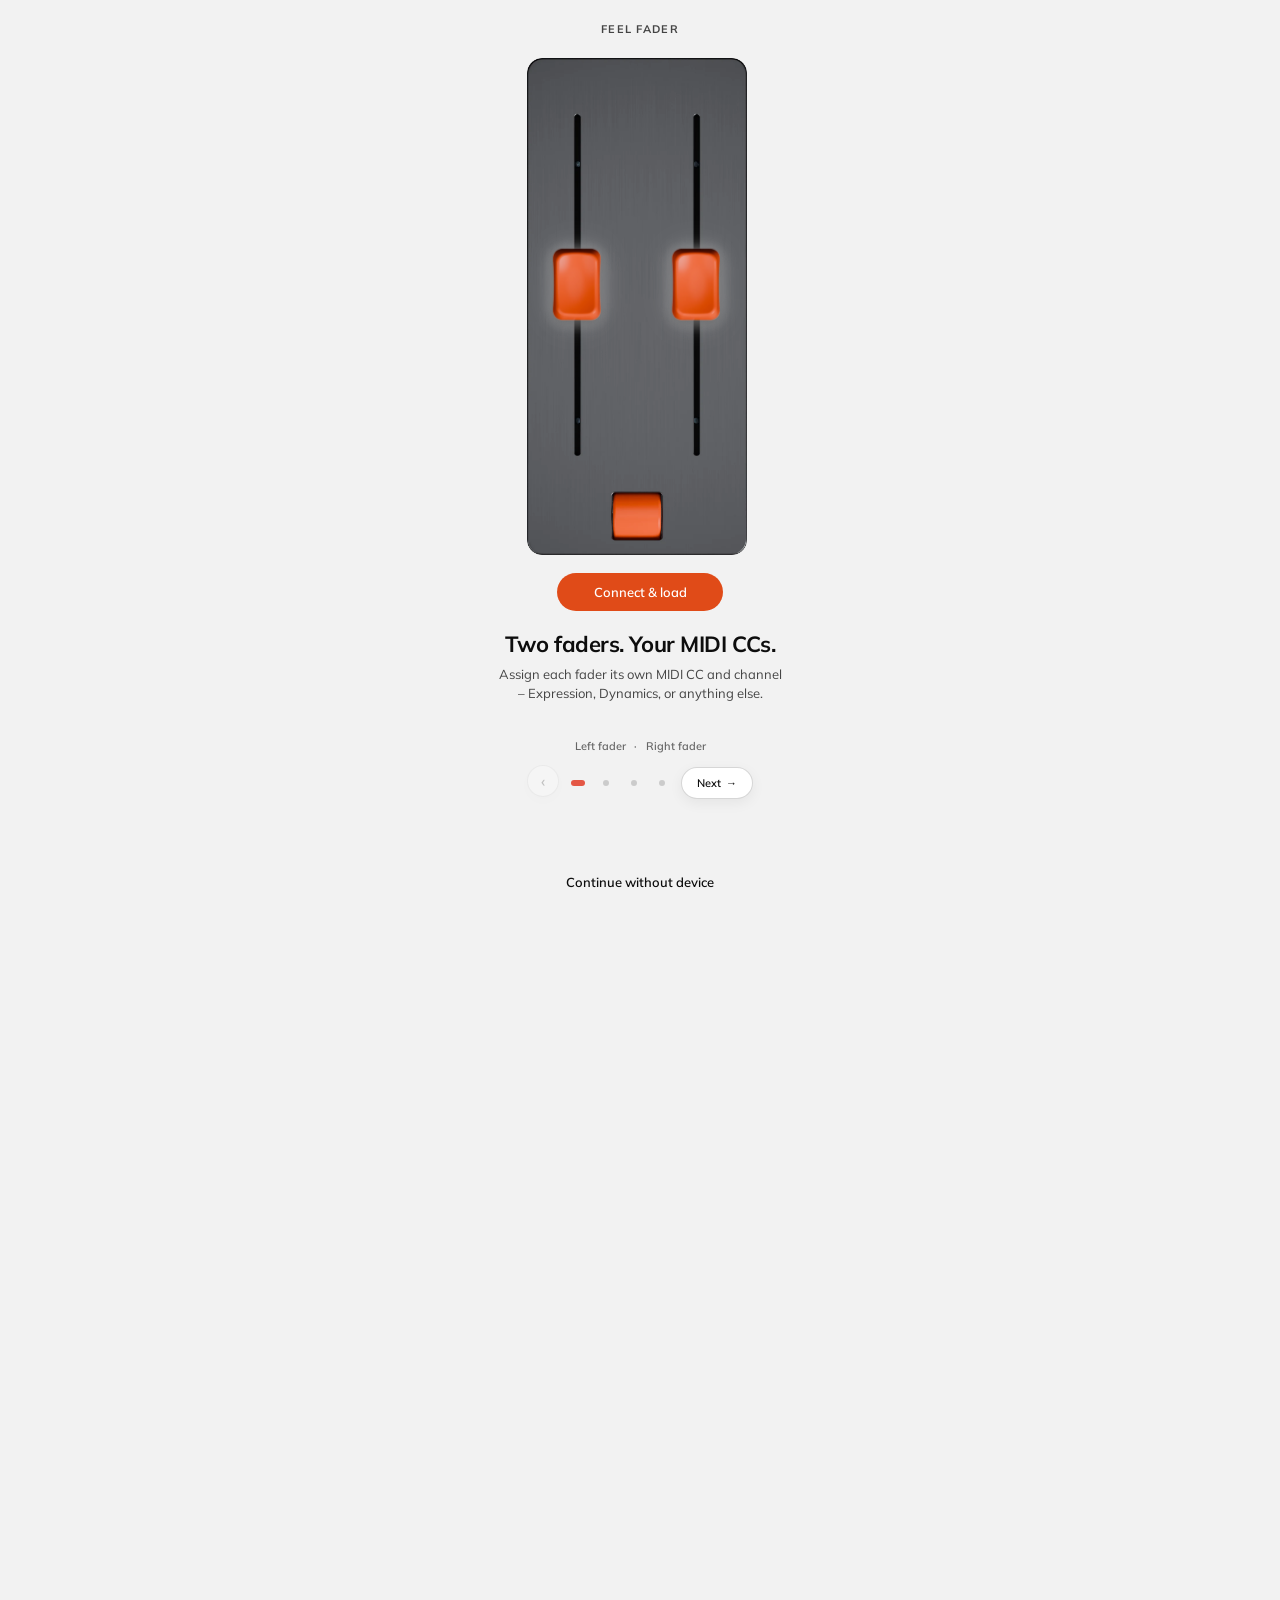
==== index.html @ cb4669b7 "welcome intro: živá grafika z posledního snímku animace, rohy 14 px, fadery bez zaokrouhlení, sprite" ====
<!DOCTYPE html>
<html lang="en">
<head>
<meta charset="UTF-8"/>
<meta http-equiv="Content-Security-Policy" content="default-src 'none'; script-src 'unsafe-inline'; style-src 'unsafe-inline'; font-src 'self' data:; img-src 'self' data:; connect-src 'self'; base-uri 'none'; form-action 'none'">
<meta name="viewport" content="width=device-width, initial-scale=1.0"/>
<!-- Without an explicit theme-color, Safari/WebKit's own chrome-tinting (the
     compact tab bar / address bar recoloring introduced iOS 15) samples a color
     on its own — and got it wrong, tinting its address bar dark, which then
     visibly "covers" the light-background controller artwork as it scrolls up
     underneath that (browser-native, not page) bar (Frank, real-device
     screenshot 2026-08-17: dark bar over the controller while scrolling up).
     These match --bg's light/dark values (feel-fader.html ~line 20/70) so
     Safari's own chrome tracks the app's actual background instead of guessing. -->
<meta name="theme-color" content="#f2f2f2" media="(prefers-color-scheme: light)"/>
<meta name="theme-color" content="#0a0a0a" media="(prefers-color-scheme: dark)"/>
<title>Feel Fader – Acoustic Empire</title>
<meta name="description" content="Configure your Feel Fader MIDI controller in the browser: map its faders, roller and button to your DAW and send the setup straight to the device."/>
<meta property="og:title" content="Feel Fader – Acoustic Empire"/>
<meta property="og:description" content="Configure your Feel Fader MIDI controller in the browser: map its faders, roller and button to your DAW and send the setup straight to the device."/>
<meta property="og:type" content="website"/>
<!-- Favicon: the official AE icon (bracket + four bars, 9x9 grid from the logo package), inline SVG (CSP img-src allows data:); dark variant via prefers-color-scheme inside the SVG. Same icon on pages/*.html. -->
<link rel="icon" type="image/svg+xml" href="data:image/svg+xml,%3Csvg xmlns='http://www.w3.org/2000/svg' viewBox='0 0 9 9'%3E%3Cstyle%3Epath%7Bfill:%230d0d0d%7D%40media(prefers-color-scheme:dark)%7Bpath%7Bfill:%23f2f2f2%7D%7D%3C/style%3E%3Cpath d='M0 0h9v4H8V1H1v3H0zM0 5h1v4H0zM8 5h1v4H8zM2 6h1v3H2zM6 6h1v3H6zM4 4h1v5H4z'/%3E%3C/svg%3E"/>
<style>
@font-face{font-family:'Mulish';font-style:italic;font-weight:300;font-display:swap;src:url([data-uri]) format('woff2')}
@font-face{font-family:'Mulish';font-style:normal;font-weight:300 700;font-display:swap;src:url([data-uri]) format('woff2')}
*,*::before,*::after{box-sizing:border-box;margin:0;padding:0}
:root{
  --chrome-gray:#2a2a2c;  /* the footer band; dark-mode active bank pill shares it */
  /* Without this, WebKit doesn't know the page has an explicit light theme —
     in iOS dark mode it can paint native chrome it owns (rubber-band overscroll
     fill, form control chrome, scrollbars) using the SYSTEM default instead of
     the page's actual background, most visibly as a dark bar filling the gap
     above the content during the top overscroll bounce while scrolling (Frank,
     real-device screenshot 2026-08-17 — theme-color, a *different* mechanism
     covering only the address-bar tint, didn't touch this). synced dynamically
     in applyTheme() for the same reason the theme-color meta tags are. */
  color-scheme:light;
  /* Colors */
  --bg:#f2f2f2;
  --bg-card:#ffffff;
  --bg-input:#e9e9e9;
  --border:rgba(0,0,0,.08);
  --border-s:rgba(0,0,0,.16);
  --t1:#0d0d0d;
  --t2:#444444;
  --t3:#666666;
  --red:#e45745;
  --red2:#d44736;
  /* Text-bearing red (launch audit 2026-10-06 U-2): white on --red is 3.65:1 and --red
     text on --bg 3.36:1. Fills behind white text and red text use these; faders,
     controller glow, dots, outlines and decoration keep --red. */
  --red-fill:#e04b18;   /* fader-cap hue #ea683c, lightly darkened (Frank 2026-11-22: closer to the caps over AA): white text 4.05:1, below AA 4.5 by choice */
  --red-fill2:#c94316;  /* hover, 4.89:1 */
  --red-text:#c8412f;   /* 4.53:1 on --bg, 4.94:1 on white */
  --red-text2:#b3392a;
  --focus:#4f7cff;
  /* Destruction is wine, far from the brand red, so Delete/Reset never read as a
     second CTA (UI audit 2026-10-24 K-4). Red = Send / Connect & load + the faders. */
  --danger:#9b1c1c;
  --danger-bg:rgba(155,28,28,.08);
  --glass-soft:rgba(255,255,255,.48);
  /* Compact controls (steppers, segmented, pills, keycaps) are flat since the
     minimal hybrid pass (spec 2026-09-26 §1): one fill, no blur, no bevel.
     Names kept so every .ui-glass / control call site follows without edits. */
  --control-glass-bg:var(--bg-input);
  --control-glass-filter:none;
  --control-glass-border:transparent;
  --control-glass-shadow:none;
  --control-glass-shadow-hover:none;
  --green:#2e9e5b;
  --green-text:#1c7340;
  --green-bg:rgba(46,158,91,.10);
  --green-border:rgba(46,158,91,.32);
  --highlight-rgb:76,175,105;
  --highlight-section-fill:color-mix(in srgb,var(--t1) 4%,transparent);  /* neutral: green is live-only (spec 2026-09-26 §1) */
  --highlight-section-glow:transparent;
  --link-ring-rgb:255,255,255; /* white highlight ring for every controller zone + onboarding Connect & load (Frank 2026-09-29) */
  /* Highlight timing (Frank 2026-09-29: "jemnější, víc dýchat"): reacts at once, then rises
     slowly and organically; the fade-out lingers even a little longer (a slow cross-fade between controls). Base state carries the OUT timing, the lit state the IN timing. */
  --dur-link-in:1.3s;
  --dur-link-out:1.8s;
  --ease-link:cubic-bezier(.22,.61,.36,1);   /* responds on the first frame, long soft tail */
  /* Motion on the same clock (Frank 2026-10-01: Connect & load faders/controller "s náběhem
     a dojezdem"): soft ramp-in, then the same long landing as --ease-link. Kept gentle
     (no steep middle) so overlapping moves hand over without a lull ("zasekne se"). */
  --ease-glide:cubic-bezier(.3,0,.25,1);
  --link-delay:0ms;
  /* Pointer hover on buttons/rows/sections rides the SAME rise/fade as the controller
     glow (Frank 2026-09-29: "stejně pomalu jako záře ... navaž na stejný parametr").
     Same split: base rule carries --hover-out, the :hover rule --hover-in. Press
     (scale) and selection states (.active/.selected) keep their own quick timing. */
  --hover-in:var(--dur-link-in) var(--ease-link);
  --hover-out:var(--dur-link-out) var(--ease-link);
  --link-edge:rgba(20,20,24,.4); /* thin dark outline so the white ring stays visible where it sits on the light page (button zone, Connect & load) */
  --amber:#e6a23c;
  --piano-white:#fafafa;
  --piano-black:#303036;
  --shadow:0 1px 3px rgba(0,0,0,.06),0 4px 12px rgba(0,0,0,.05);
  --shadow-sm:0 1px 2px rgba(0,0,0,.05);
  --shadow-hud:0 8px 24px rgba(0,0,0,.06);   /* floating HUD lift – the only shadow on a flat surface */
  /* Fader-cap cursor — shape/size chosen via visual brainstorm 2026-08-18
     (option A: plain rounded capsule, 20x32, hotspot top-center). Source
     photo (#thumb-l) intentionally not reused directly — a photo would
     blur/not recolor at cursor size, so this is a redrawn flat silhouette.
     fill hex must mirror --t1 literally (data URIs can't reference var()). */
  /* Radius */
  --r-sm:6px;
  --r:12px;
  --r-lg:18px;
  --r-pill:999px;
  --r-chip:8px;   /* chips (bank tabs, values, steppers, keycaps) – rounded rect like the live value box; actions stay --r-pill (Frank 2026-11-15) */
  /* Type scale (UX audit 2026-09-25, K-3). Only these sizes. */
  --fs-xs:10px;
  --fs-sm:11px;
  --fs-md:12px;
  --fs-base:13px;
  --fs-lg:14px;
  --fs-xl:16px;
  --fs-2xl:20px;
  --fs-3xl:22px;
  --fs-display:20px;  /* bank name in the card header only (spec 2026-09-26 §4; 32→20 Frank 2026-09-28) */
  /* Letter-spacing (UI audit 2026-10-24 K-5): tight for titles, 0 for text, caps for the
     one eyebrow style. The wordmark (.12em) is the only exception. */
  --track-tight:-.01em;
  --track-caps:.06em;
  --track-display:-.02em;   /* display titles: intro, bank name, greeting */
  /* Control heights (K-1): compact controls (steppers, pills, keycaps, tabs, inline row
     actions) and text inputs / selects / the CTA. Touch uses the same heights, its 44 px
     target is a hit area (pointer:coarse block).
     md = the Send / Connect & load height the welcome and onboarding geometry is built on
     (.welcome-action-slot, --onb-cta-height), so it stays 38. */
  --ctl-sm:28px;
  --ctl-md:38px;
  /* Spacing scale (K-3): gaps between controls. Half-steps (2/6/10 px) stay raw
     where optical alignment needs them. */
  --space-1:4px;
  --space-2:8px;
  --space-3:12px;
  --space-4:16px;
  --space-6:24px;

  /* Motion — shared timing tokens. Added after finding the onboarding
     Next-button/glow mismatch (Frank 2026-08-17: the button snapped away
     instantly while the send button's glow next to it faded in over .46s) —
     audited the whole file for the same class of bug and found several more
     places where elements change at the same moment on different curves.
     Not every transition uses these: one-off decorative rhythms (idle fader
     breathing, status-dot pulse, key-capture pulse, first-run setup cue) are
     deliberately distinct single-use durations, not part of any simultaneous
     group, so they're left as literals. Anywhere two+ elements visibly change
     together, though, they should share one of these. Since UI audit 2026-10-24
     (K-9) every other transition/animation uses a token – design-consistency-probe
     whitelists the decorative literals. */
  --ease-out:cubic-bezier(.16,1,.3,1);      /* house ease-out — panel/structural motion */
  --ease-hero:cubic-bezier(.22,1,.36,1);    /* success/glow moments */
  --dur-press:.1s;    /* press-down scale feedback */
  --dur-fast:.16s;    /* small state/visibility toggles */
  --dur-base:.3s;     /* default cross-fade */
  --dur-glow:.46s;    /* hero glow/success */
  --dur-stage:1.1s;   /* major panel choreography */
  --dur-modal:.18s;   /* modal overlay fade-in + panel slide-up, same moment, must land together */
  --dur-med:.22s;     /* small moves: chevrons, slide-ins, tab label reveal */
  --dur-switch:var(--dur-med);  /* hid-switch track + thumb, same moment, must land together */
  /* Owner greeting hold before it fades out (K-9); OWNER_GREETING_OUT_MS mirrors the handoff one. */
  --greeting-hold:2.55s;
  --greeting-hold-handoff:2s;
}
html.dark{
  color-scheme:dark;
  --bg:#0a0a0a;
  --bg-card:#161616;
  --bg-input:#262626;
  --border:rgba(255,255,255,.08);
  --border-s:rgba(255,255,255,.16);
  --t1:#f2f2f2;
  --t2:#b3b3b3;
  --t3:#8a8a8a;
  --danger:#ff8a80;
  /* Red text on the dark page keeps --red (5.24:1); --red-text would drop it to 3.88:1. */
  --red-text:var(--red);
  --red-text2:var(--red2);
  --focus:#7d9cff;
  --danger-bg:rgba(255,138,128,.10);
  --glass-soft:rgba(28,28,33,.50);
  --shadow:0 1px 3px rgba(0,0,0,.3),0 4px 12px rgba(0,0,0,.2);
  --shadow-sm:0 1px 2px rgba(0,0,0,.2);
  --shadow-hud:0 8px 24px rgba(0,0,0,.35);
  --green-text:#56c584;
  --highlight-rgb:92,190,120;
  --highlight-section-fill:color-mix(in srgb,var(--t1) 6%,transparent);
  --highlight-section-glow:transparent;
  --link-edge:transparent;
  --piano-white:#d8d8dc;
  --piano-black:#202024;
}
html.dark select{color-scheme:dark}
.ui-control{appearance:none;-webkit-appearance:none;font-family:'Mulish',sans-serif;cursor:pointer;transition:color var(--hover-out),filter var(--hover-out),transform var(--dur-press) ease,box-shadow var(--hover-out),background-color var(--hover-out),border-color var(--hover-out)}
.ui-control:hover{color:var(--t1);filter:brightness(.98);transition:color var(--hover-in),filter var(--hover-in),transform var(--dur-press) ease,box-shadow var(--hover-in),background-color var(--hover-in),border-color var(--hover-in)}
.ui-control:active{transform:scale(.96)}
.ui-control:disabled{opacity:.35;cursor:default;filter:none;transform:none;box-shadow:none}
.ui-pill{border-radius:var(--r-pill)}
.ui-control.ui-glass{border:1px solid var(--control-glass-border);background:var(--control-glass-bg);backdrop-filter:var(--control-glass-filter);-webkit-backdrop-filter:var(--control-glass-filter);box-shadow:var(--control-glass-shadow)}
.ui-control.ui-glass:hover{background:var(--control-glass-bg);box-shadow:var(--control-glass-shadow-hover)}
/* Destructive actions (Reset): outline + --danger text, so they never read as the
   red brand CTA (Send, Apply) they sit next to (UX audit 2026-09-25, K-4).
   !important: a modifier on top of the button skins (.btn-ghost colour, hover fill). */
.ui-danger{color:var(--danger)!important;border:1px solid color-mix(in srgb,var(--danger) 45%,transparent)!important;background:var(--control-glass-bg)!important;box-shadow:var(--control-glass-shadow)!important}
.ui-danger:hover{background:var(--danger-bg)!important;border-color:var(--danger)!important}
/* Reserve the scrollbar gutter always, so the viewport width never changes
   when page height crosses the scrollbar threshold — hiding the controller
   shortens the page, and without this the vertical scrollbar would vanish,
   widen the viewport ~6px, and jerk the horizontally-centred controller
   sideways (Frank 2026-07-26, seen on the deployed demo at a window height
   right at that threshold; localhost happened not to cross it). */
html{-webkit-font-smoothing:antialiased;scrollbar-gutter:stable}
body{
  background:var(--bg);
  color:var(--t1);font-family:'Mulish',sans-serif;font-size:var(--fs-base);min-height:100vh;
  display:flex;flex-direction:column;
  -webkit-font-smoothing:antialiased;-moz-osx-font-smoothing:grayscale;
}
main{display:flex;flex-direction:column;flex:1;width:100%}
/* Labels are not selectable; form fields and opt-in .selectable stay copyable. */
body{-webkit-user-select:none;user-select:none;-webkit-touch-callout:none}
input,textarea,[contenteditable="true"],.selectable,.info-val.selectable{-webkit-user-select:text;user-select:text}
/* Text people copy stays selectable (launch audit U-5): messages, Help & Guide,
   field errors, the MIDI diagnostics readout and the Device values. */
.toast-message,#help-body,#help-body .settings-subhead,.section-error,.midi-diagnostics-grid,.info-val{-webkit-user-select:text;user-select:text}
::-webkit-scrollbar{width:4px}::-webkit-scrollbar-thumb{background:var(--border-s);border-radius:var(--r-pill)}

/* HEADER */
header{
  display:flex;align-items:center;justify-content:space-between;padding:5px 28px;
  /* Opaque page background + hairline in both themes (dark since Frank 2026-10-02, light since
     UI audit 2026-10-24 S-4: the glass let the red fader caps smear through while scrolling). */
  background:var(--bg);
  box-shadow:inset 0 -1px 0 var(--border);
}
/* Dark: the footer shares the page background (--bg), separated by a hairline only (fewer grays, Frank 2026-10-02). */
html.dark .site-footer{--ft-bg:var(--bg);border-image:linear-gradient(var(--border) 0 1px,var(--ft-bg) 1px) fill 0/0/0 100vmax}
/* transition:opacity – governed by the welcome-onboarding !important hide rule
   below. .top-sticky had none, so the instant its condition stopped matching
   (onboarding -> Connect & load finishing), the header — including "FEEL
   FADER" — snapped straight to fully visible in a single frame (Frank
   2026-08-16, "problikne FEEL FADER"). */
.top-sticky{position:sticky;top:0;z-index:50;pointer-events:none;transition:opacity var(--dur-base) ease;}
/* Make the sticky wrapper click-through and re-enable only the header, so no
   band below the header swallows pointer events (Frank 2026-07-27). */
.top-sticky>header{pointer-events:auto}
.h-left{display:flex;align-items:center;gap:var(--space-6);flex:1 1 auto;min-width:0}
/* Wordmark in normal case (spec 2026-09-26 §2). 700 = heaviest embedded Mulish. */
/* Tracked caps like the onboarding wordmark (Frank 2026-09-29: one wordmark style everywhere; supersedes the
   normal-case wordmark from spec 2026-09-26). */
/* font-size + color = .welcome-wordmark-text (Frank 2026-10-01) */
.h-title{color:var(--t2);font-size:var(--fs-sm);font-weight:700;letter-spacing:.12em;text-transform:uppercase;flex-shrink:0;white-space:nowrap;user-select:none}
.h-right{display:flex;align-items:center;gap:var(--space-4)}

/* MAIN */
main{width:100%;}

.center-col{width:100%;max-width:700px;margin:0 auto;display:flex;flex-direction:column;flex:1;gap:var(--space-4);padding:0 16px 0;box-sizing:border-box;overflow:visible;}
.center-col>*{width:100%;box-sizing:border-box;}
/* padding-bottom = minimum breathing room above the footer band (Frank 2026-10-01) */
.settings-col{display:flex;flex-direction:column;flex:1;gap:var(--space-4);min-width:0;padding-bottom:160px}
.settings-col>*{width:100%;box-sizing:border-box;}
/* Wide desktop: controller + Send in a left column, the editor on the right –
   Frank 2026-09-28. No longer sticky – it scrolls with the page (Frank 2026-10-01).
   Only once the welcome is closed: the column would trap the shared
   controller (z 205) under the welcome overlay. */
@media(min-width:900px){
  body:has(#welcome-screen.hidden) .center-col{--stage-col:300px;max-width:1180px;display:grid;grid-template-columns:var(--stage-col) minmax(0,680px);justify-content:center;column-gap:clamp(32px,4vw,64px);align-items:stretch}
  body:has(#welcome-screen.hidden) .center-col>.stage-collapse{grid-column:1;grid-row:1;align-self:start;min-width:0}
  /* Room for the one-line change note under Send, which .stage would clip. */
  body:has(#welcome-screen.hidden) .center-col>.stage-collapse>.stage{padding-bottom:120px}
  /* .stage clips overflow (collapse animation), so keep 40px around the
     device for its 44px-blur shadow instead of cutting it off at the edge.
     (The 160px live-HUD slot left of it went with the HUD, Frank 2026-10-01.) */
  body:has(#welcome-screen.hidden) .center-col>.stage-collapse>.stage{padding-left:40px;padding-right:40px}
  body:has(#welcome-screen.hidden) .center-col>.settings-col{grid-column:2;grid-row:1;padding-top:32px}
  /* Footer is page chrome, not part of the editor: span both columns so it
     doesn't sit under the settings only (Frank 2026-09-29). Row 1 takes the
     spare height so the footer stays pinned to the bottom. */
  body:has(#welcome-screen.hidden) .center-col{grid-template-rows:1fr auto}
  body:has(#welcome-screen.hidden) .center-col>.site-footer{grid-column:1/-1;grid-row:2}
  @media(prefers-reduced-motion:reduce){.center-col{transition:none}}
}
/* The controller keeps its full size (Frank 2026-10-02): from 900 px it sits left of the editor,
   below that it stacks above the bank card – never a shrunken controller beside the editor
   (replaces the 900–1099 px 246px/166px split, UX audit N-4). Fixed 220px instead of the
   window-height clamp, so a short window scrolls instead of scaling the controller down.
   Phones (≤600px) keep their own sizing. */
@media(min-width:601px){
  body:has(#welcome-screen.hidden) .device-home{width:220px}
}
/* Single-column desktop: the change note under Send ends ~11px below .stage,
   which clipped it (UX audit 2026-09-28, N-3). It still fits inside the 32px
   gap above the bank card, so extend the clip instead of the padding – more
   padding would break the centred Send (mobile-ux-probe). Mobile keeps its
   own note placement. */
@media(min-width:601px) and (max-width:899px){
  body:has(#welcome-screen.hidden) .center-col>.stage-collapse>.stage{overflow:clip;overflow-clip-margin:24px}
}

/* STAGE
   Coupled single-phase choreography (Frank 2026-07-26): the box (grid rows)
   and the content (opacity + scale/translate) animate TOGETHER over one
   ~1.1s window with no sequential dead-time, so the controller grows/shrinks
   AS the button and panels move — one unified motion that all settles at
   once, instead of the earlier box-then-content two-step that read as "the
   button arrives, then the controller catches up" (Frank felt the pause).
   The box uses the SAME fast ease-out (var(--ease-out)) in BOTH
   directions, so the collapse feels as quick and snappy as the grow, and the
   button + panels (which track the box) move on an identical curve either
   way — no "hide feels slower / moves at a different speed than the button"
   (Frank 2026-07-26). To keep that fast collapse from flattening still-visible
   content into a rectangle (the 2026-07-23 squish), the content's OPACITY is
   front-loaded on hide (.32s, ease-out) so it leads the box down and is
   already faint by the time the clip bites — no sequential dead-time, no
   easing mismatch. Show keeps the base opacity (.55s) so its fade-in is
   unchanged (Frank called show "perfect"). */
.stage-collapse{display:grid;grid-template-rows:minmax(0,1fr);transition:grid-template-rows var(--dur-stage) var(--ease-out)}
.stage-collapse>.stage{overflow:hidden;min-height:0;transition:opacity var(--dur-stage) ease,transform var(--dur-stage) var(--ease-out)}
@media(prefers-reduced-motion:reduce){
  .stage-collapse,.stage-collapse>.stage{transition:none}
}
.stage{
  position:relative;
  z-index:1;
  display:flex;
  flex-direction:column;
  align-items:center;
  justify-content:center;
  gap:0;
  padding:32px 0 86px;
}
/* --stable-vh, not vh/svh: iOS Chrome resizes the viewport a few px around the welcome -> app
   swap, which shrank the controller under the glide (Frank 2026-10-01: "škubne sebou doleva").
   syncStableVh() only re-measures it on a width change on touch devices. vh is the fallback. */
.device-home{position:relative;width:min(65vw,clamp(120px,calc(44.24vh - 126px),220px));width:min(65vw,clamp(120px,calc(var(--stable-vh,1svh) * 44.24 - 126px),220px));aspect-ratio:380/859;flex-shrink:0}
.device-wrap{position:relative;width:100%;user-select:none;flex-shrink:0}
.device-img{width:100%;display:block;border-radius:14px;box-shadow:0 18px 44px rgba(0,0,0,.18),0 6px 16px rgba(0,0,0,.12);pointer-events:none;transition:box-shadow var(--dur-glow) ease}
.fader-tracks{position:absolute;top:0;left:0;right:0;bottom:0}
.fader-track{position:absolute;user-select:none}
/* Live MIDI is already frame-coalesced in flushFaderFrame(). A CSS transform
   transition here only makes the visual thumb chase each new CC value by
   ~60ms, so leave the realtime path unanimated. The welcome handoff sets its
   own temporary settle transition inline and remains unchanged. Only the
   highlight ring (filter) fades, so it eases in like the roller/button zones. */
.fader-thumb{position:absolute;left:50%;top:0;transform:translate3d(-50%,0,0);transition:filter var(--dur-link-out) var(--ease-link);pointer-events:none;will-change:transform;-webkit-backface-visibility:hidden;backface-visibility:hidden}
.fader-thumb img{display:block;width:100%;pointer-events:none;filter:drop-shadow(0 3px 6px rgba(0,0,0,.45))}




/* SEND / LOAD */
.live-note{position:absolute;left:50%;transform:translateX(-50%);margin:0;font-size:var(--fs-md);color:var(--t3);text-align:center;line-height:1.4;width:max-content;max-width:calc(100% - 32px);}
.live-note[hidden]{display:none;}
/* Connect & load: the note waits out the whole intro, then surfaces very slowly
   (Frank 2026-10-01: "strašně moc ruší … velmi pomalu, např. za 3 s"). */
body.live-note-held .live-note{opacity:0;transition:none}
body.live-note-reveal .live-note{transition:opacity 3s var(--ease-link)}
.send-callout{
  display:flex;
  align-items:center;
  justify-content:center;
  margin:32px auto 0;
  width:fit-content;
  position:relative;
  z-index:10;
}
.send-anchor{min-height:calc(var(--ctl-md) + 30px);display:flex;align-items:flex-start;justify-content:center;width:100%}
.send-arrow{display:none}
.send-btn{
  background:var(--red-fill);color:#fff;border:none;border-radius:var(--r-pill);
  font-family:'Mulish',sans-serif;font-size:var(--fs-base);font-weight:600;
  width:166px;min-height:var(--ctl-md);padding:8px 16px;cursor:pointer;white-space:nowrap;
  transition:background-color var(--dur-glow) var(--ease-hero),color var(--dur-base) ease,border-color var(--dur-base) ease,box-shadow var(--dur-glow) var(--ease-hero),opacity var(--dur-base) ease,transform var(--dur-fast) ease;
  will-change:background-color,box-shadow;
  box-shadow:none;
}
.send-btn:hover{background:var(--red-fill2);}
/* Hover rise = controller-glow timing (--hover-in). Not while .sent: that green glow keeps
   its own --dur-glow beat even under the cursor. Hover-out stays on the base glow timing,
   which the idle/red/sent state changes share. */
.send-btn:not(.sent):hover{transition:background-color var(--hover-in),color var(--hover-in),border-color var(--dur-base) ease,box-shadow var(--hover-in),opacity var(--dur-base) ease,transform var(--dur-fast) ease}
.send-btn:active{transform:scale(.97);}
.send-btn:disabled{opacity:.38;cursor:not-allowed;transform:none}
.send-btn.sent{background:var(--green);box-shadow:0 4px 16px color-mix(in srgb,var(--green) 40%,transparent)}
.send-btn.sent:hover{background:var(--green)}
.send-btn.sent:disabled{opacity:1;cursor:default}
/* Nothing dirty yet (fresh load or already-synced config) — stay in place
   (no layout jump) but recede to the same quiet glass treatment as other
   secondary controls, instead of the vivid red "act now" primary color.
   Frank 2026-07-20: button shouldn't visually shout when sending would be
   a no-op. Still fully clickable — muted, not disabled. */
.send-btn.idle{background:var(--control-glass-bg);backdrop-filter:var(--control-glass-filter);-webkit-backdrop-filter:var(--control-glass-filter);color:var(--t2);box-shadow:var(--control-glass-shadow);}
.send-btn.idle:hover{background:var(--control-glass-bg);box-shadow:var(--control-glass-shadow-hover);color:var(--t1)}
.send-change-note{
  position:absolute;right:calc(100% + 10px);top:50%;width:max-content;max-width:150px;
  overflow:hidden;text-overflow:ellipsis;white-space:nowrap;color:var(--t2);
  border:0;background:transparent;padding:3px 0;font-family:'Mulish',sans-serif;cursor:pointer;
  font-size:var(--fs-sm);font-weight:600;opacity:0;visibility:hidden;filter:blur(3px);
  transform:translate(10px,-50%) scale(.975);transform-origin:right center;
  /* Matches .send-btn's own glow transition (--dur-glow/--ease-hero) — both
     fire on the same "config sent" moment right next to each other, and used
     to run on four different values (.48s/.32s/.38s/.3s, house ease-out
     instead of the glow curve) before this pass (Frank 2026-08-17: "všude,
     kde jsou automatizace zároveň, ať jsou navázané na společný parametr"). */
  transition:transform var(--dur-glow) var(--ease-hero),opacity var(--dur-glow) var(--ease-hero),filter var(--dur-glow) var(--ease-hero),color var(--dur-glow) var(--ease-hero),visibility 0s linear var(--dur-glow);
  will-change:transform,opacity,filter;
}
.send-change-note.is-visible{
  opacity:1;visibility:visible;filter:blur(0);transform:translate(0,-50%) scale(1);transition-delay:0s;
}
/* Neplatná konfigurace: tlačítko si nechá svůj text "Send to device" a jen
   zesládne — nikdy "Show error". Klik pořád funguje a skočí na první chybu
   (handleDirtyAction), protože disabled tlačítko uživateli neřekne proč.
   Vizuální jazyk převzatý ze .send-btn.idle o pár řádků výš. */
/* Lokace chyby bez věty navíc — nahrazuje zrušené tlačítko "Show" v #vbar.
   Tečka je čistě vizuální; znění chyby nese inline hláška a #vbar pro
   odečítač obrazovky, proto aria-hidden. */
.section-issue-dot{display:inline-block;width:6px;height:6px;border-radius:50%;background:var(--danger);flex-shrink:0;margin-right:2px}
/* .warn = amber variant, reused for non-validation warnings (e.g. BUTTON section's
   old-firmware notice) — not driven by markSectionIssues()/validate(), so it can't
   block Send; see macroSectionContent() (final whole-branch review, 2026-08-08, F1). */
.section-issue-dot.warn{background:var(--amber)}
/* "!" – the green dot on the tab means "active on device" (UX audit 2026-09-28 N-12). */
.bank-tab-issue{display:inline-block;flex-shrink:0;margin-right:4px;color:var(--danger);font:800 var(--fs-sm)/1 'Mulish',sans-serif}
.send-btn.blocked{background:var(--control-glass-bg);backdrop-filter:var(--control-glass-filter);-webkit-backdrop-filter:var(--control-glass-filter);color:var(--t2);box-shadow:var(--control-glass-shadow);border:1px solid color-mix(in srgb,var(--danger) 30%,var(--glass-border))}
.send-btn.blocked:hover{background:var(--control-glass-bg);box-shadow:var(--control-glass-shadow-hover);color:var(--t1)}
.send-change-note.is-feedback,.send-change-note.is-feedback:disabled{
  max-width:190px;color:var(--green-text);cursor:default;opacity:1
}
.send-change-note.is-visible.is-swapping{
  opacity:0;filter:blur(2px);transform:translate(-4px,-50%) scale(.985);
  transition-duration:var(--dur-fast),var(--dur-fast),var(--dur-fast),var(--dur-fast),0s;
}
/* Desktop, controller visible: the note is one quiet line under Send (spec
   2026-09-26 §8). .send-anchor already reserves 68px (38 button + 30 below),
   so the note fits inside the reserved height and nothing moves. */
@media(min-width:601px){
  .send-anchor:not(.docked) .send-change-note{
    right:auto;left:50%;top:calc(100% + 6px);max-width:240px;
    font-size:var(--fs-md);font-weight:400;color:var(--t2);
    transform:translate(-50%,-4px) scale(.975);transform-origin:center top;
  }
  .send-anchor:not(.docked) .send-change-note.is-visible{transform:translate(-50%,0) scale(1)}
  .send-anchor:not(.docked) .send-change-note.is-visible.is-swapping{transform:translate(-50%,2px) scale(.985)}
  /* .send-change-note.is-feedback (line ~454) sets --green-text for "✓ Config
     sent" / "Already in sync" / "✓ Device loaded"; it must outrank the grey
     .t2 above (review finding, fix round 1) — success stays green everywhere. */
  .send-anchor:not(.docked) .send-change-note.is-feedback{color:var(--green-text)}
  .send-anchor:not(.docked) .change-popover{top:calc(100% + 34px)}
}
.change-popover{
  position:absolute;left:50%;top:calc(100% + 12px);z-index:30;width:min(300px,calc(100vw - 32px));padding:11px;
  transform:translate(-50%,-4px);border:0;border-radius:var(--r);
  background:var(--bg-card);box-shadow:0 0 0 1px var(--border),var(--shadow-hud);
  opacity:0;visibility:hidden;pointer-events:none;transition:opacity var(--dur-fast) ease,transform var(--dur-med) var(--ease-out),visibility 0s linear var(--dur-med);
}
.change-popover.is-open{opacity:1;visibility:visible;pointer-events:auto;transform:translate(-50%,0);transition-delay:0s}
.change-popover strong{display:block;font-size:var(--fs-sm);color:var(--t1);margin-bottom:6px}
.change-popover ul{list-style:none;margin:0;padding:0;display:grid;gap:var(--space-1);max-height:130px;overflow:auto}
.change-popover li{font-size:var(--fs-xs);line-height:1.35;color:var(--t2);white-space:nowrap;overflow:hidden;text-overflow:ellipsis}
.change-popover li::before{content:'–';margin-right:6px;color:var(--t3)}
.change-popover-foot{display:flex;justify-content:flex-end;gap:6px;margin-top:9px;padding-top:8px;border-top:1px solid var(--border)}
.change-undo-btn{padding:5px 9px;color:var(--t2);font:600 var(--fs-xs) 'Mulish',sans-serif}
@media(max-width:420px){
  .send-change-note{right:calc(100% + 7px);max-width:120px;font-size:var(--fs-xs)}
  .send-change-note.is-feedback{max-width:145px}
}
@media(prefers-reduced-motion:reduce){.send-btn,.send-change-note{transition:none}.send-change-note{filter:none}}

/* BANK TABS */
.bank-tabs{display:flex;gap:6px;flex:1;min-width:0;overflow-x:auto;scrollbar-width:none;-ms-overflow-style:none;padding-bottom:2px;}
.bank-tabs::-webkit-scrollbar{display:none;}
.bank-tab-name{white-space:nowrap;overflow:hidden;text-overflow:ellipsis}

/* PANELS */
.panels-row{
  display:flex;flex-direction:column;gap:0;
}
@keyframes bankFade{
  from{opacity:0}
  to{opacity:1}
}
.bank-card.bank-anim{animation:bankFade var(--dur-fast) ease-out;}   /* T3: opacity fade celé karty */
/* Theme changes are captured as two complete frames. The incoming frame fades over
   the old one, so gradients, glass panels and solid colors all move at one tempo.
   !important: no transition anywhere may survive the snapshot, inline ones included. */
html.theme-snapshot,html.theme-snapshot *,html.theme-snapshot *::before,html.theme-snapshot *::after{transition:none!important}
::view-transition-old(root){animation:none}
::view-transition-new(root){animation:theme-frame-in var(--dur-base) ease both}
@keyframes theme-frame-in{from{opacity:0}to{opacity:1}}
header{view-transition-name:none}
@media(prefers-reduced-motion:reduce){::view-transition-old(root),::view-transition-new(root){animation:none}}
.panel{
  background:var(--bg-card);
  border:0;border-radius:var(--r);padding:16px;flex:1;min-width:160px;
  box-shadow:none;
}
.panel-wide{width:100%;max-width:none;box-sizing:border-box;}
/* .panel carries flex:1 for the side-by-side config panels inside .panels-row
   (equal widths in that flex ROW). But the standalone wide "Feel Fader" group
   (Device & Settings and Help & Guide, now two rows of one .settings-group)
   is a direct child of .center-col, a flex COLUMN with flex:1 — there flex:1
   makes it GROW vertically and balloon into the reclaimed space when the
   controller is hidden on a tall window (Frank 2026-07-26). Pin it to its
   natural (collapsed) height; the footer still sits at the bottom via its
   own margin-top:auto. */
.settings-col>.panel-wide,.settings-col>.settings-group{flex:0 0 auto;}

.panel-name{font-size:var(--fs-base);font-weight:600;color:var(--t1);letter-spacing:var(--track-tight);}

/* Roller mode — compact segmented pill. Keyswitch uses a quieter glass state. */
.roller-mode-row{
  --roller-index:0;
  position:relative;isolation:isolate;display:grid;grid-template-columns:repeat(4,minmax(0,1fr));gap:2px;
  margin:10px 0 12px;padding:3px;border:0;border-radius:var(--r-pill);
  background:var(--bg-input);
  box-shadow:none;
}
.roller-mode-row::before{
  content:'';position:absolute;z-index:0;left:3px;top:3px;bottom:3px;pointer-events:none;
  width:calc((100% - 12px)/4);border-radius:var(--r-pill);background:var(--bg-card);
  transform:translateX(calc(var(--roller-index) * (100% + 2px)));
  box-shadow:var(--shadow-sm);
  transition:transform var(--dur-glow) var(--ease-out),background-color var(--dur-med) ease,box-shadow var(--dur-med) ease;
}
.roller-mode-btn{
  position:relative;z-index:1;min-width:0;min-height:var(--ctl-sm);padding:7px 10px;border:0;border-radius:var(--r-pill);touch-action:manipulation;
  background:transparent;color:var(--t2);cursor:pointer;font:600 var(--fs-sm) 'Mulish',sans-serif;
  line-height:1.2;white-space:nowrap;overflow:hidden;text-overflow:ellipsis;
  transition:color var(--hover-out),transform var(--dur-press) ease;
}
.roller-mode-btn:hover{color:var(--t1);transition:color var(--hover-in),transform var(--dur-press) ease}
.roller-mode-btn:active{transform:scale(.98)}
.roller-mode-btn.active,.roller-mode-btn.active:hover{color:var(--t1)}
html.dark .roller-mode-row{background:var(--bg-input)}
html.dark .roller-mode-row::before{background:var(--bg-card);box-shadow:var(--shadow-sm)}
.roller-mode-content{opacity:1;transform:translateY(0);transition:opacity var(--dur-fast) ease,transform var(--dur-fast) var(--ease-out)}
.roller-mode-content.is-leaving{opacity:0;transform:translateY(3px)}
.roller-mode-content.is-entering{animation:rollerContentIn var(--dur-base) var(--ease-out)}
.ks-basic-actions{display:flex;align-items:flex-end;gap:var(--space-3);flex-wrap:wrap}
.roller-advanced{margin-top:2px;border-top:1px solid var(--border);padding-top:9px}
.roller-advanced>summary{display:flex;align-items:center;justify-content:space-between;gap:10px;list-style:none;cursor:pointer;color:var(--t2);font-size:var(--fs-sm);font-weight:600;padding:5px 2px}
.roller-advanced>summary::-webkit-details-marker{display:none}
.roller-advanced>summary::after{content:'⌄';color:var(--t3);transition:transform var(--dur-med) var(--ease-out)}
.roller-advanced[open]>summary::after{transform:rotate(180deg)}
.roller-advanced-summary{font-size:var(--fs-xs);font-weight:400;color:var(--t3);margin-left:auto}
.roller-advanced-body{padding-top:8px}
/* Narrow phones: four labels don't fit one row (≤414 px cut "Articulati…"), so the segments
   become a 2×2 grid – each still 28 px, full labels; the indicator moves by column and row. */
@media(max-width:440px){
  .roller-mode-row{--roller-col:0;--roller-row:0;grid-template-columns:repeat(2,minmax(0,1fr));border-radius:var(--r-lg)}
  .roller-mode-row[data-mode="keyswitch"]{--roller-col:1}
  .roller-mode-row[data-mode="track_nav"]{--roller-row:1}
  .roller-mode-row[data-mode="cc_relative"]{--roller-col:1;--roller-row:1}
  .roller-mode-row::before{width:calc((100% - 8px)/2);height:calc((100% - 8px)/2);bottom:auto;
    transform:translate(calc(var(--roller-col) * (100% + 2px)),calc(var(--roller-row) * (100% + 2px)))}
}
@keyframes rollerContentIn{from{opacity:0;transform:translateY(4px)}to{opacity:1;transform:translateY(0)}}
@media(prefers-reduced-motion:reduce){
  .roller-mode-row::before,.roller-mode-btn,.roller-mode-content,.ks-key{transition:none;animation:none}
}


/* STEPPER */
.stepper{display:flex;align-items:center;gap:0;padding:2px;border:0;border-radius:var(--r-pill);overflow:visible;background:var(--bg-input);box-shadow:none}
.stepper-sep{display:none}
.stepper input{width:34px;height:var(--ctl-sm);text-align:center;border:1px solid var(--control-glass-border);border-radius:var(--r-pill);background:var(--control-glass-bg);backdrop-filter:var(--control-glass-filter);-webkit-backdrop-filter:var(--control-glass-filter);box-shadow:var(--control-glass-shadow);font-family:'Mulish',sans-serif;font-variant-numeric:tabular-nums;font-size:var(--fs-md);color:var(--t1);padding:0;outline:none;-moz-appearance:textfield;font-weight:600;}
.stepper input::-webkit-inner-spin-button,.stepper input::-webkit-outer-spin-button{-webkit-appearance:none}
.stepper input:focus-visible{border-color:var(--focus);box-shadow:0 0 0 2px color-mix(in srgb,var(--focus) 20%,transparent),inset 0 1px 0 rgba(255,255,255,.78)}
.step-btn{width:28px;height:32px;background:none;border:none;cursor:pointer;display:flex;align-items:center;justify-content:center;color:var(--t2);font-size:var(--fs-lg);line-height:1;transition:color var(--hover-out),background-color var(--hover-out),transform var(--dur-press) ease;font-weight:400;font-family:'Mulish',sans-serif;}
.stepper .step-btn{width:var(--ctl-sm);height:var(--ctl-sm);border-radius:var(--r-pill)}
.step-btn:hover{background:rgba(127,127,135,.12);color:var(--t1);transition:color var(--hover-in),background-color var(--hover-in),transform var(--dur-press) ease}
/* Was --red — read as an error flash on plain +/- taps, which aren't an
   error state (Frank, 2026-08-10). --green matches the app's other
   "acknowledged" feedback (.send-btn.sent, enabled toggles). */
.step-btn:active{background:color-mix(in srgb,var(--green) 12%,transparent);color:var(--green);transform:scale(.94);transition:color var(--dur-fast) ease,background-color var(--dur-fast) ease,transform var(--dur-press) ease}
.step-btn.active,.step-btn.active:hover{background:var(--bg-card);border:0;box-shadow:var(--shadow-sm);color:var(--t1);transition:color var(--dur-fast) ease,background-color var(--dur-fast) ease,transform var(--dur-press) ease}
/* Key-capture button (Navigation keys, Button macro): one pill component with
   an explicit empty ("Not assigned") and capture ("Press keys…") state (K-2). */
.ui-keycap{min-height:var(--ctl-sm);padding:4px 14px;color:var(--t1);font-size:var(--fs-md);font-weight:600;white-space:nowrap}
.ui-keycap.is-empty{color:var(--t3)}
.ui-keycap.capturing{border-color:var(--red-text);color:var(--red-text);animation:cap-pulse 1.2s ease-in-out infinite}
html.dark .stepper{background:var(--bg-input)}
html.dark .stepper input{border-color:var(--control-glass-border);background:var(--control-glass-bg);backdrop-filter:var(--control-glass-filter);-webkit-backdrop-filter:var(--control-glass-filter);box-shadow:var(--control-glass-shadow)}
@keyframes cap-pulse{0%,100%{box-shadow:0 0 0 0 color-mix(in srgb,var(--red) 35%,transparent)}50%{box-shadow:0 0 0 4px transparent}}
/* Keyswitch piano range picker */
.ks-keyboard-head{display:flex;align-items:baseline;justify-content:space-between;gap:var(--space-3);margin:10px 4px 5px}
.ks-keyboard-hint{font-size:var(--fs-xs);color:var(--t3);white-space:nowrap}
.ks-keyboard-shell{display:grid;grid-template-columns:28px minmax(0,1fr) 28px;align-items:stretch;gap:5px}
.ks-keyboard-scroll{overflow-x:auto;overflow-y:hidden;border:1px solid var(--border-s);border-radius:var(--r-sm);background:color-mix(in srgb,var(--bg-input) 88%,transparent);box-shadow:inset 0 1px 2px var(--border);scrollbar-width:thin;overscroll-behavior-x:contain}
.ks-keyboard{--white-w:26px;position:relative;width:1950px;height:78px;user-select:none;touch-action:none}
.ks-white-keys{display:flex;height:100%}
.ks-key{appearance:none;padding:0;font-family:'Mulish',sans-serif;font-variant-numeric:tabular-nums;cursor:pointer;transition:background-color var(--dur-fast) ease,color var(--dur-fast) ease,box-shadow var(--dur-fast) ease,filter var(--hover-out),transform var(--dur-press) ease}
.ks-key-white{position:relative;flex:0 0 var(--white-w);height:100%;border:0;border-right:1px solid var(--border-s);background:var(--piano-white);color:var(--piano-black);z-index:1}
.ks-key-white:last-child{border-right:0}
.ks-key-black{position:absolute;top:0;width:16px;height:48px;border:1px solid color-mix(in srgb,var(--piano-black) 78%,transparent);border-radius:0 0 4px 4px;background:var(--piano-black);color:var(--piano-white);z-index:3;box-shadow:0 2px 3px var(--border-s)}
.ks-key:hover{filter:brightness(.97);transition:background-color var(--dur-fast) ease,color var(--dur-fast) ease,box-shadow var(--dur-fast) ease,filter var(--hover-in),transform var(--dur-press) ease}
.ks-key:active{transform:translateY(1px)}
.ks-key.is-selected.ks-key-white{background:color-mix(in srgb,var(--red) 28%,var(--piano-white));color:var(--t1)}
.ks-key.is-selected.ks-key-black{background:color-mix(in srgb,var(--red) 72%,var(--piano-black));border-color:color-mix(in srgb,var(--red) 82%,var(--piano-black))}
.ks-key.is-edge{box-shadow:inset 0 -4px 0 var(--red)}
.ks-key-black.is-edge{box-shadow:inset 0 -3px 0 color-mix(in srgb,var(--red) 55%,var(--piano-white)),0 2px 3px var(--border-s)}
.ks-key:focus-visible{outline:2px solid var(--focus);outline-offset:-3px;z-index:5}
.ks-key-label{position:absolute;left:50%;bottom:4px;transform:translateX(-50%);font-size:var(--fs-xs);font-weight:600;white-space:nowrap;pointer-events:none}
.ks-key-scroll-btn{width:28px;height:auto;min-height:78px;border:1px solid var(--border-s);border-radius:var(--r-sm);background:color-mix(in srgb,var(--bg-input) 86%,transparent);color:var(--t2);cursor:pointer;font-size:var(--fs-lg);transition:background-color var(--hover-out),color var(--hover-out),transform var(--dur-press) ease}
.ks-key-scroll-btn:hover{background:color-mix(in srgb,var(--bg-input) 68%,var(--glass-soft));color:var(--t1);transition:background-color var(--hover-in),color var(--hover-in),transform var(--dur-press) ease}
.ks-key-scroll-btn:active{transform:scale(.96)}
.ks-key-scroll-btn:focus-visible{outline:2px solid var(--focus);outline-offset:2px}
@media(max-width:540px){.ks-keyboard-hint{display:none}.ks-keyboard{height:70px}.ks-key-black{height:43px}.ks-key-scroll-btn{min-height:70px}}
.ks-bound-stepper .ks-stepval{min-width:66px;height:var(--ctl-sm);padding:0 8px;display:flex;align-items:center;justify-content:center;border:1px solid var(--control-glass-border);border-radius:var(--r-pill);background:var(--control-glass-bg);backdrop-filter:var(--control-glass-filter);-webkit-backdrop-filter:var(--control-glass-filter);color:var(--t1);box-shadow:var(--control-glass-shadow);transition:background-color var(--dur-fast) ease,box-shadow var(--dur-fast) ease}
.ks-convention-stepper .step-btn{width:auto;min-width:44px;padding:0 9px;white-space:nowrap}
/* Custom listbox for RANGE PRESET (UX audit 2026-07-22, V-4) — same pattern as
   the Library setup picker's .quick-setup-menu/.quick-setup-option, just
   without the search input: KEYSWITCH_PRESETS only has 2 static entries. */
.ks-preset-picker{position:relative;flex:0 0 auto}
.ks-range-btn{display:inline-flex;align-items:center;min-height:var(--ctl-md);   /* = the Choose range… select next to it (K-7) */
padding:6px 14px;font:600 var(--fs-md) 'Mulish',sans-serif;color:var(--t1)}
.quick-setup-menu.ks-preset-menu{left:0;width:max(180px,100%);max-height:none}
.ks-stepval{padding:0 10px;font-family:'Mulish',sans-serif;font-variant-numeric:tabular-nums;font-size:var(--fs-md);min-width:66px;text-align:center;color:var(--t1)}

/* TWO-ROW FIELD (label + controls stacked) */
.field-block{display:flex;flex-direction:column;gap:var(--space-1)}
/* Field labels are sentence case, the same 11 px --t2 as Device's .info-lbl (K-3/K-5). */
.field-label{font-size:var(--fs-sm);color:var(--t2)}

.uacc-presets-wrap{position:relative}
.uacc-preset-dropdown{position:absolute;bottom:calc(100% + 6px);left:0;z-index:20;min-width:240px;width:max-content;max-width:min(320px,calc(100vw - 40px))}
.uacc-note{font-size:var(--fs-md);color:var(--t2);margin-top:8px}
/* Links to the Max for Live device pages (pages/*.html): a "Max for Live" chip leads the note and the text wraps to the right of it,
   the link carries an external-link arrow because it opens a new tab. */
.m4l-note{display:flex;align-items:baseline;gap:8px}
.m4l-text{min-width:0}
.m4l-chip{flex:none;font:700 var(--fs-sm) 'Mulish',sans-serif;line-height:1.6;color:var(--t2);background:var(--control-glass-bg);border:1px solid var(--control-glass-border);border-radius:var(--r-pill);padding:0 8px;white-space:nowrap}
.m4l-link{color:var(--t1);font-weight:600;white-space:nowrap}
.m4l-ext{vertical-align:-1px;margin-left:3px}
.fw-min-note{font-size:var(--fs-md);color:var(--t1);background:color-mix(in srgb,var(--amber) 14%,transparent);border-radius:var(--r-sm);padding:8px 10px;margin:8px 0}
.fw-min-note a{color:inherit;font-weight:600}
/* Flat like the rest of the editor (Frank 2026-09-29): no tinted box – a plain
   note in .uacc-note type, the amber dot of .section-issue-dot.warn marks the
   heads-up, and the action is a filled pill with .ui-keycap metrics. */
.hid-inline-notice{display:flex;align-items:center;gap:12px;margin:8px 0;color:var(--t2)}
.hid-inline-copy{display:flex;flex:1;min-width:0;flex-direction:column;gap:2px;font-size:var(--fs-md);line-height:1.4}
.hid-inline-copy strong{display:flex;align-items:center;gap:6px;color:var(--t1);font-size:var(--fs-md);font-weight:600}
.hid-inline-copy strong::before{content:'';width:6px;height:6px;border-radius:50%;background:var(--amber);flex-shrink:0}
.hid-inline-help{color:var(--t1);font-weight:600;text-decoration:underline;text-decoration-color:var(--border-s);text-underline-offset:3px;cursor:pointer;white-space:nowrap;transition:text-decoration-color var(--hover-out)}
.hid-inline-help:hover{text-decoration-color:currentColor;transition:text-decoration-color var(--hover-in)}
@media(max-width:540px){.hid-inline-notice{align-items:flex-start;flex-wrap:wrap}}

.icon-picker-trigger{
  padding:3px 6px;color:var(--t2);
  display:flex;align-items:center;justify-content:center;
  min-width:28px;min-height:28px;flex-shrink:0;
}
html.dark .icon-picker-trigger svg{opacity:.7;}
.bank-name-input{
  flex:1;min-width:0;
  /* Same cap as .fader-title-input (~1833, section titles) — Frank
     2026-08-18: "chci omezit velikost pole pro zadávání názvu, tak jak
     to máme u ostatních poli". flex:1 still lets it grow to fill the
     header row up to this cap, and shrink below it on narrow screens
     (min-width:0 above). */
  max-width:min(190px,100%);
  background:transparent;border:none;border-bottom:1px solid transparent;
  font-family:'Mulish',sans-serif;font-size:var(--fs-xl);font-weight:600;color:var(--t1);
  outline:none;padding:2px 0;transition:border-color var(--dur-fast);
  text-align:left;letter-spacing:var(--track-tight);
}
.bank-name-input:focus{border-bottom-color:var(--t2);}
.bank-name-input:focus-visible{outline:none;border-radius:var(--r-sm);border-bottom-color:var(--t2);box-shadow:0 0 0 2px color-mix(in srgb,var(--focus) 20%,transparent)}
.bank-name-input::placeholder{color:var(--t3);font-weight:400}
/* Bank name as the card title (spec 2026-09-26 §4). Same input, same limits,
   display size; .fader-title-input shares .bank-name-input and stays small. */
.bank-title-input{font-size:var(--fs-display);font-weight:700;letter-spacing:var(--track-display);line-height:1.15;max-width:100%;padding:0}
.btn-remove-bank{
  position:relative;z-index:1;pointer-events:auto;touch-action:manipulation;
  background:transparent;border:none;
  color:var(--t3);font-size:var(--fs-xl);font-weight:400;
  width:28px;height:28px;
  display:flex;align-items:center;justify-content:center;
  flex-shrink:0;
  transition:color var(--hover-out),background var(--hover-out),border-color var(--hover-out);
}
.btn-remove-bank:hover{color:var(--danger);background:var(--danger-bg);border-style:solid;border-color:var(--danger);transition:color var(--hover-in),background var(--hover-in),border-color var(--hover-in)}
html.dark .btn-remove-bank:hover{background:color-mix(in srgb,var(--danger) 10%,transparent);}
.btn-remove-bank::before{content:'';position:absolute;inset:0;border-radius:inherit;pointer-events:auto}

/* PANEL NAME EDITABLE */
.section-mark{width:22px;flex:none;display:flex;justify-content:center;font:600 var(--fs-md) 'Mulish',sans-serif;color:var(--t3)}
/* Section stays on its own neutral tint (--highlight-section-fill is --t1-based,
   not green – green is live-only, spec 2026-09-26 §1); no onboarding
   equivalent to match (onboarding never shows settings panels), scope
   confirmed with Frank 2026-08-18. */
/* Full-bleed, square row fill (Frank 2026-09-29, "A"): the inset dividers around the
   lit section fade out on the same timing, so the row reads as one surface instead
   of a rounded box overhanging the 18px divider inset. The card's own rounding
   frames the last section (inherit, since mobile doesn't clip the card). */
.bank-section.fader-linked{background:var(--highlight-section-fill);border-radius:0;transition:background var(--dur-link-in) var(--ease-link) var(--link-delay), --bg-input var(--dur-link-in) var(--ease-link) var(--link-delay), box-shadow var(--dur-med);}
/* Control fills step up on the lit row, or the pills sink into its tint (dark: #262626 on
   ~#242424, Frank 2026-10-25). 14 % keeps the card's fill contrast in both themes;
   --bg-input is registered so it fades in step with the row background. */
@property --bg-input{syntax:'<color>';inherits:true;initial-value:#e9e9e9}
.bank-section{--control-glass-bg:var(--bg-input)}
.bank-section.fader-linked{--bg-input:color-mix(in srgb,var(--t1) 14%,var(--bg-card))}
.bank-section.fader-linked:last-child{border-bottom-left-radius:inherit;border-bottom-right-radius:inherit}
.bank-section.fader-linked+.bank-section-divider,.bank-section-divider:has(+.bank-section.fader-linked){opacity:0;transition:opacity var(--dur-link-in) var(--ease-link) var(--link-delay)}
/* Hardware-zone highlight = white ring (Frank 2026-09-29, "A4" shape): a crisp
   edge (reads as selection) plus the old soft halo shape. Not green – green is live-only (spec 2026-09-26 §1). Onboarding uses
   the SAME values (its [data-onb-feature] rules) so both stay consistent
   (Frank 2026-08-18 parity request, kept). Faders ring the THUMB shape itself
   via drop-shadow, not a separate layer behind the track. */
.fader-track.fader-linked .fader-thumb,.device-wrap.welcome-mode[data-onb-feature="faders"] .fader-thumb{transition:filter var(--dur-link-in) var(--ease-link) var(--link-delay)}
.fader-track.fader-linked .fader-thumb{
  filter:drop-shadow(0 0 .6px rgba(var(--link-ring-rgb),.8)) drop-shadow(0 0 7px rgba(var(--link-ring-rgb),.32)) drop-shadow(0 0 16px rgba(var(--link-ring-rgb),.14));
}
.ctrl-zone{position:absolute;border-radius:10px;outline:1px solid transparent;outline-offset:1px;transition:background var(--dur-link-out) var(--ease-link),box-shadow var(--dur-link-out) var(--ease-link),outline-color var(--dur-link-out) var(--ease-link);}
#zone-roller.fader-linked,#zone-macro.fader-linked,
.device-wrap.welcome-mode[data-onb-feature="roller"] #zone-roller,.device-wrap.welcome-mode[data-onb-feature="button"] #zone-macro{transition:background var(--dur-link-in) var(--ease-link) var(--link-delay),box-shadow var(--dur-link-in) var(--ease-link) var(--link-delay),outline-color var(--dur-link-in) var(--ease-link) var(--link-delay)}
/* Roller: same ring as onboarding's [data-onb-feature="roller"] #zone-roller. */
#zone-roller.fader-linked{background:transparent;outline-color:transparent;box-shadow:0 0 .6px rgba(var(--link-ring-rgb),.8),0 0 7px rgba(var(--link-ring-rgb),.32),0 0 16px rgba(var(--link-ring-rgb),.14);}
/* Physical roller turn: the window edge on the turning side lights red and fades – the Click It!
   M4L lit edge (last_click_view.js): light from the edge INTO the window over ~57 % of its depth +
   a 2 px #ff6b52 line on the edge, fading toward the corners. Screen blend: the light brightens the
   red cap instead of vanishing in it. Opacity = --roll-edge, driven by rollerTurnGlow().
   Independent of the white hover/link ring above (Frank 2026-11-15). */
#zone-roller::after{content:'';position:absolute;inset:0;border-radius:inherit;pointer-events:none;mix-blend-mode:screen;opacity:var(--roll-edge,0);
  background:linear-gradient(90deg,rgba(255,220,210,0),rgb(255,220,210) 50%,rgba(255,220,210,0)) top/100% 2px no-repeat,
             linear-gradient(to bottom,rgba(255,175,155,.9),rgba(255,175,155,0)) top/100% 57% no-repeat}
#zone-roller[data-roll="down"]::after{
  background:linear-gradient(90deg,rgba(255,220,210,0),rgb(255,220,210) 50%,rgba(255,220,210,0)) bottom/100% 2px no-repeat,
             linear-gradient(to top,rgba(255,175,155,.9),rgba(255,175,155,0)) bottom/100% 57% no-repeat}
#zone-macro{border-radius:0 var(--r-pill) var(--r-pill) 0;clip-path:inset(-50px -50px -50px 0);}   /* půlkruh na hraně těla, oblouk ven; clip-path utne glow na ploché straně → čisté zalícování s hranou */
/* The top render only shows the BUTTON as a tiny point on the device edge.
   Keep that precise visual glow, but give its hover target a usable 28px
   footprint; otherwise a normal mouse pass almost never reaches the 8px
   geometry and the linked BUTTON section cannot light up. */
#zone-macro::before{content:'';position:absolute;inset:-10px;pointer-events:auto;}
/* Button: same as onboarding's [data-onb-feature="button"] #zone-macro (near-solid fill). */
#zone-macro.fader-linked{background:rgba(var(--link-ring-rgb),.92);outline-color:transparent;box-shadow:0 0 4px 1px rgba(var(--link-ring-rgb),.75),0 0 10px 4px rgba(var(--link-ring-rgb),.38),0 0 18px 8px rgba(var(--link-ring-rgb),.16);}




@media(max-width:540px){
  .center-col{padding:16px 12px 0;gap:var(--space-3);}
  .settings-col{gap:var(--space-3);padding-bottom:96px}
  .section-field-row{display:flex;flex-direction:row;align-items:flex-start;gap:var(--space-4);flex-wrap:wrap;}
  .btn-remove-bank{font-size:var(--fs-lg);}
  .device-home{width:min(55vw,clamp(120px,calc(44.24vh - 126px),196px));width:min(55vw,clamp(120px,calc(var(--stable-vh,1svh) * 44.24 - 126px),196px));}
  .panel{min-width:0;}
  .h-status{width:7px;min-width:7px;flex:0 0 7px}
  .h-status-text{position:absolute!important;width:1px!important;height:1px!important;margin:0!important;padding:0!important;overflow:hidden!important;clip-path:inset(50%)!important;white-space:nowrap!important}
  header{padding:5px 16px;}
  .btn.btn-ghost{font-size:var(--fs-md);color:var(--t2);}
}
.enc-unified-body{
  display:flex;
  flex-direction:column;
  gap:var(--space-4);
}
.enc-left{
  width:100%;
}
.enc-divider{
  width:100%;height:1px;
  background:var(--border);
}
.enc-right{
  width:100%;
  min-width:0;
}
/* Composer-first keyswitch sequence chips — scoped away from articulation tags */
.ks-sequence-head{display:flex;align-items:center;justify-content:space-between;margin:14px 2px 6px}
.ks-name-input{width:112px;height:var(--ctl-sm);padding:0 8px;border:1px solid transparent;border-radius:var(--r-pill);background:var(--bg-input);font:600 var(--fs-sm) 'Mulish',sans-serif;color:var(--t1)}
/* In the roller order row (final review 9) .ks-name-input replaces the flex:1
   .seq-name span – without flex:1 the fixed 112px width shifts the value and
   drag handle left while editing. */
.seq-row .ks-name-input{flex:1;min-width:0}

/* Roller order list (spec 2026-09-26 §6) – shared by articulations and keyswitches. */
.seq-list{border-top:1px solid var(--border)}
.seq-row{position:relative;display:flex;align-items:center;gap:var(--space-3);min-height:38px;padding:0 2px;border-bottom:1px solid var(--border);font-size:var(--fs-lg);color:var(--t1);cursor:grab}
.seq-row:focus-visible{outline:2px solid var(--focus);outline-offset:-2px}
.seq-index{width:20px;flex:none;text-align:right;font:400 var(--fs-md) 'Mulish',sans-serif;font-variant-numeric:tabular-nums;color:var(--t3)}
.seq-name{flex:1;min-width:0;overflow:hidden;text-overflow:ellipsis;white-space:nowrap;font-weight:400}
.seq-value{flex:none;font:400 var(--fs-md) 'Mulish',sans-serif;color:var(--t2);font-variant-numeric:tabular-nums}
.seq-handle{width:14px;flex:none;text-align:center;color:var(--t3);font-size:var(--fs-lg)}
.seq-actions{display:flex;align-items:center;gap:2px;opacity:0;transition:opacity var(--dur-fast) ease}
.seq-row:hover .seq-actions,.seq-row:focus-within .seq-actions{opacity:1}
.seq-actions button{display:inline-flex;align-items:center;justify-content:center;width:var(--ctl-sm);height:var(--ctl-sm);padding:0;border:0;border-radius:var(--r-pill);background:none;color:var(--t3);font-size:var(--fs-md);cursor:pointer;transition:background var(--hover-out),color var(--hover-out)}
.seq-actions button:hover{transition:background var(--hover-in),color var(--hover-in)}
.seq-actions .tag-order-btn:hover{background:var(--bg-input);color:var(--t1)}
.seq-actions .tag-order-btn:disabled{opacity:.3;cursor:default;background:none;color:var(--t3)}
.seq-actions .tag-remove-btn:hover{background:var(--danger-bg);color:var(--danger)}
.seq-row.is-live .seq-name{font-weight:700}
.seq-row.is-live .seq-index{color:var(--green)}
.seq-row.is-live::before{content:'';position:absolute;left:-12px;top:50%;width:6px;height:6px;margin-top:-3px;border-radius:50%;background:var(--green)}
.seq-row.is-sequence-dragging{opacity:.42;cursor:grabbing}
.seq-row.sequence-drop-before{box-shadow:inset 0 2px 0 var(--red)}
.seq-row.sequence-drop-after{box-shadow:inset 0 -2px 0 var(--red)}
.seq-add-row{display:flex;align-items:center;gap:var(--space-4);margin-top:var(--space-3)}
.seq-add-row input{width:110px;height:var(--ctl-md);padding:0 10px;border:0;border-radius:var(--r-pill);background:var(--bg-input);color:var(--t1);font:var(--fs-md) 'Mulish',sans-serif;outline:none;-moz-appearance:textfield}
.seq-add-row input::-webkit-inner-spin-button,.seq-add-row input::-webkit-outer-spin-button{-webkit-appearance:none}
.seq-add-row input:focus-visible{box-shadow:0 0 0 2px color-mix(in srgb,var(--focus) 30%,transparent)}
/* Text actions are neutral links (K-4): --t1 with a quiet underline that darkens on hover. */
.seq-link{border:0;background:none;padding:0;color:var(--t1);font:600 var(--fs-lg) 'Mulish',sans-serif;cursor:pointer;text-decoration:underline;text-decoration-color:var(--border-s);text-underline-offset:3px;transition:text-decoration-color var(--hover-out)}
.seq-link:hover{text-decoration-color:currentColor;transition:text-decoration-color var(--hover-in)}
@media(pointer:coarse){.seq-actions{opacity:1}.seq-actions button{width:32px;height:32px}}

/* DEVICE INFO */
.info-grid{display:flex;flex-direction:column;gap:var(--space-2);}
.field-block-invert{justify-content:flex-start;}
.field-block-invert .hid-switch{height:32px;align-self:flex-start}
.info-row{display:flex;flex-direction:row;align-items:baseline;gap:var(--space-2);}
.info-row.info-row-action{align-items:center;justify-content:flex-start;}
.info-row.info-row-action .info-lbl{min-width:100px;}
.fw-update-dot{width:7px;height:7px;border-radius:50%;background:var(--green);display:inline-block}
.fw-update-dot[hidden],#fw-update-row[hidden]{display:none}
#fw-update-progress{width:120px;height:6px;accent-color:var(--green)}
#fw-update-progress[hidden],#fw-update-btn[hidden]{display:none}
.response-select{position:relative;min-width:164px;}
.response-select-trigger{width:100%;justify-content:space-between}
.response-select-menu{display:none;position:absolute;top:calc(100% + 6px);left:0;z-index:20;gap:2px;min-width:100%;width:240px;box-sizing:border-box}
.response-select.is-open .response-select-menu{display:grid;}
.hid-switch{display:inline-flex;align-items:center;gap:var(--space-2);cursor:pointer;position:relative}
.hid-switch input{position:absolute;opacity:0;width:1px;height:1px;pointer-events:none}
.hid-switch-track{position:relative;flex:none;width:34px;height:20px;border-radius:var(--r-pill);border:1px solid var(--control-glass-border);background:var(--control-glass-bg);backdrop-filter:var(--control-glass-filter);-webkit-backdrop-filter:var(--control-glass-filter);box-shadow:var(--control-glass-shadow);transition:background var(--dur-switch) var(--ease-out),border-color var(--dur-switch) var(--ease-out),box-shadow var(--dur-switch) var(--ease-out)}
.hid-switch-thumb{position:absolute;top:2px;left:2px;width:14px;height:14px;border-radius:50%;background:rgba(255,255,255,.94);box-shadow:0 2px 6px rgba(34,34,40,.22),inset 0 1px 0 rgba(255,255,255,.85);transition:transform var(--dur-switch) var(--ease-out)}
/* background solid var(--green), matching .send-btn.sent's fill exactly
   (was color-mix(...44%,transparent) — washed out against the track's own
   glass backdrop, read as a different green even though it referenced the
   same variable) (Frank 2026-08-18). border/glow stay soft-mix, same
   convention .send-btn.sent uses for its own glow. */
.hid-switch input:checked + .hid-switch-track{background:var(--green);border-color:color-mix(in srgb,var(--green) 72%,transparent);box-shadow:0 0 12px color-mix(in srgb,var(--green) 25%,transparent),inset 0 1px 2px rgba(0,0,0,.07),inset 0 1px 0 rgba(255,255,255,.24)}
.hid-switch input:checked + .hid-switch-track .hid-switch-thumb{transform:translateX(14px)}
.hid-switch input:focus-visible + .hid-switch-track{outline:2px solid var(--focus);outline-offset:3px}
/* Disabled: the track keeps its fill, only the thumb dims (Frank 2026-10-25, same as disabled pills). */
.hid-switch input:disabled + .hid-switch-track{cursor:not-allowed}
.hid-switch input:disabled + .hid-switch-track .hid-switch-thumb{opacity:.42}
html.dark .hid-switch-thumb{background:rgba(245,245,247,.90)}
/* Keyboard (HID) switch at the features that need it – Button and Navigation – not under Device (Frank 2026-10-25). */
.hid-row{display:flex;align-items:center;gap:12px;margin:0 0 12px;padding-bottom:12px;border-bottom:1px solid var(--border)}
.hid-row-copy{display:flex;flex:1;min-width:0;flex-direction:column;gap:2px;font-size:var(--fs-md);line-height:1.4;color:var(--t2)}
.hid-row-title{color:var(--t1);font-weight:600}
.hid-row-note:empty{display:none}
.enc-unified-body > .hid-row{margin-bottom:0}   /* the body's flex gap already spaces it */
.hid-row .hid-switch{flex:none}
.hid-row .hid-switch::before{content:'';position:absolute;left:50%;top:50%;width:44px;height:44px;transform:translate(-50%,-50%)}
.macro-global-switch{display:flex;margin:10px 0 0}
/* The one uppercase eyebrow (K-5): group captions in Device, Help, icon picker, library
   menus and the library preview. Field labels are not eyebrows. */
.settings-subhead,.icon-section-label,.quick-setup-group-label,.uacc-dropdown-section,.library-preview-row-label{font-size:var(--fs-xs);font-weight:600;letter-spacing:var(--track-caps);text-transform:uppercase;color:var(--t3)}
.settings-subhead{margin:0 0 8px;user-select:none;}
#help-body .settings-subhead{scroll-margin-top:calc(var(--section-sticky-top,42px) + 12px)}   /* openHelpAt() lands below the sticky app header, not under it */
.settings-divider{height:1px;background:var(--border);margin:16px 0;}
.info-lbl{font-size:var(--fs-sm);font-family:'Mulish',sans-serif;color:var(--t2);min-width:100px;flex-shrink:0;user-select:none;}
.info-val{font-family:'Mulish',sans-serif;font-size:var(--fs-base);color:var(--t1);font-weight:400;}
html.dark .info-lbl{color:var(--t2)}
html.dark .info-val{color:var(--t1)}

/* BOTTOM */
.btn{display:inline-flex;align-items:center;gap:var(--space-1);min-height:var(--ctl-sm);padding:4px 12px;border-radius:var(--r-pill);font-family:'Mulish',sans-serif;font-size:var(--fs-md);font-weight:600;cursor:pointer;border:1px solid;transition:color var(--hover-out),background-color var(--hover-out),border-color var(--hover-out),transform var(--dur-press) ease,box-shadow var(--hover-out),filter var(--hover-out);white-space:nowrap}
.btn:hover{transition:color var(--hover-in),background-color var(--hover-in),border-color var(--hover-in),transform var(--dur-press) ease,box-shadow var(--hover-in),filter var(--hover-in)}
.btn:active{transform:scale(.97)}
.btn:disabled{opacity:.35;cursor:default;transform:none;box-shadow:none}
.btn-ghost{background:var(--control-glass-bg);backdrop-filter:var(--control-glass-filter);-webkit-backdrop-filter:var(--control-glass-filter);border-color:var(--control-glass-border);box-shadow:var(--control-glass-shadow);color:var(--t2)}
.btn-ghost:hover{background:var(--control-glass-bg);box-shadow:var(--control-glass-shadow-hover);color:var(--t1)}
.backup-tools{display:flex;align-items:center;justify-content:space-between;gap:var(--space-4)}
.backup-summary{display:flex;flex-direction:column;gap:2px;min-width:0}
.backup-summary strong{font-size:var(--fs-md);font-weight:600;color:var(--t1)}
.backup-summary span{font-size:var(--fs-sm);color:var(--t3);line-height:1.35}
.backup-actions{display:flex;align-items:center;gap:6px;flex-shrink:0}
.backup-actions .btn{padding:6px 10px;border-radius:var(--r-pill);font-size:var(--fs-sm)}
/* Diagnostics and Backup are plain rows of the Device group – no card inside the card
   (UI audit 2026-10-24 K-2; the 2026-09-28 cards nested three levels deep). The
   disclosure uses the same right chevron as every group row and section. */
.midi-diagnostics>summary{display:flex;align-items:center;justify-content:space-between;gap:var(--space-3);padding:4px 0;list-style:none;cursor:pointer;color:var(--t1)}
.midi-diagnostics>summary:hover .midi-diagnostics-chevron{color:var(--t1)}
.midi-diagnostics>summary::-webkit-details-marker{display:none}
.midi-diagnostics>summary:focus-visible{outline:2px solid var(--focus);outline-offset:-2px;border-radius:var(--r)}
.midi-diagnostics-chevron{width:9px;height:14px;color:var(--t3);flex:none;transition:transform var(--dur-fast) var(--ease-out),color var(--hover-out)}
.midi-diagnostics[open] .midi-diagnostics-chevron{transform:rotate(90deg)}
.midi-diagnostics-title{display:flex;min-width:0;flex-direction:column;gap:2px}
.midi-diagnostics-title strong{font-size:var(--fs-md);font-weight:600}
.midi-diagnostics-title span{font-size:var(--fs-xs);color:var(--t3)}
.midi-diagnostics-body{margin-top:6px;border-top:1px solid var(--border)}
.midi-diagnostics-grid{display:grid;grid-template-columns:110px minmax(0,1fr);gap:0;padding:5px 0}
.midi-diagnostics-label,.midi-diagnostics-value{padding:5px 0;border-bottom:1px solid var(--border);font-size:var(--fs-sm);line-height:1.35}
.midi-diagnostics-label{color:var(--t3)}
.midi-diagnostics-value{min-width:0;color:var(--t1);font-weight:600;font-variant-numeric:tabular-nums;overflow-wrap:anywhere}
.midi-diagnostics-actions{display:flex;justify-content:flex-end;padding-top:8px}
.midi-diagnostics-copy{min-height:28px;padding:4px 10px;color:var(--t1);font:600 var(--fs-sm) 'Mulish',sans-serif}
@media(max-width:600px){
  .backup-tools{align-items:stretch;flex-direction:column}
  .backup-actions{flex-wrap:wrap}
  .midi-diagnostics-grid{grid-template-columns:88px minmax(0,1fr)}
}

/* VBAR */
/* Výška je rezervovaná pořád, i když je hláška prázdná: jinak by zobrazení
   chyby posunulo sekce pod sebou. Po zrušení akordeonu je otevřených sekcí
   víc naráz, takže by to bylo vidět častěji (spec §C-navíc). */
.section-error{font-size:var(--fs-md);color:var(--danger);margin-top:4px;min-height:16px;line-height:16px}
/* #vbar už není vizuální prvek. Jedna chyba měla čtyři signály naráz
   (banner, "N issues to fix", "Show error" na tlačítku, inline věta);
   viditelná zůstává jen inline věta u pole a tečky v hlavičce sekce /
   na tabu banky. Element zůstává jako assertive live region, aby odečítač
   obrazovky o chybě dál věděl. Vedlejší efekt: nic nevstupuje do flow,
   takže se pod ním nehne stepper (Frank, HW test 2026-08-08).
   !important: visually-hidden utilita musí přebít styl komponenty, na které sedí
   (stejně .h-status-text na telefonu). */
.sr-only{position:absolute!important;width:1px!important;height:1px!important;margin:0!important;padding:0!important;overflow:hidden!important;clip-path:inset(50%)!important;white-space:nowrap!important;border:0!important}
.vbar{display:block}
.validation-target{box-shadow:0 0 0 2px color-mix(in srgb,var(--danger) 28%,transparent)}

/* FOOTER */
/* Layout of the acoustic-empire.cz footer: brand + claim, link columns,
   uppercase legal bar. Always a dark band, in light mode too (Frank 2026-10-01). */
.site-footer{
  --ft-bg:var(--chrome-gray);--ft-t1:#f5f5f7;--ft-t2:rgba(255,255,255,.72);--ft-t3:rgba(255,255,255,.5);
  margin-top:auto;color:var(--ft-t2);background:var(--ft-bg);
  /* Full-bleed band: the footer lives in .center-col, its paint reaches the
     viewport edges (outset paint is ink overflow – no horizontal scroll). */
  border-image:linear-gradient(var(--ft-bg) 0 0) fill 0/0/0 100vmax;
  padding:40px 0 18px;
  /* The sticky controller column can reach into the footer row at the end of
     the page; the band covers it instead of Send floating over it. */
  position:relative;z-index:1;
}
.footer-main{
  display:grid;grid-template-columns:minmax(0,1.4fr) minmax(0,1fr) minmax(0,1fr);
  gap:var(--space-6) 32px;padding-bottom:40px;
}
.footer-brand{display:flex;flex-direction:column;align-items:flex-start;gap:var(--space-4)}
.site-footer #footer-logo{height:30px;width:auto;max-width:180px;object-fit:contain;filter:grayscale(1) invert(1);opacity:.95}
.footer-claim{margin:0;max-width:250px;font-size:var(--fs-base);font-weight:600;line-height:1.65;color:var(--ft-t1)}
.footer-social{display:flex;gap:var(--space-4);margin-top:var(--space-1)}
.footer-social[hidden]{display:none}
.footer-col{display:flex;flex-direction:column;align-items:flex-start;gap:10px}
.footer-h{margin:0 0 var(--space-1);font-size:var(--fs-lg);font-weight:700;color:var(--ft-t1)}
.footer-col a,.footer-social a{
  font-size:var(--fs-base);color:var(--ft-t2);text-decoration:none;transition:color var(--hover-out);
}
.footer-social a,.footer-social .no-link{display:inline-flex}
.footer-social .no-link{color:var(--ft-t2);cursor:default}
.footer-social svg{width:18px;height:18px}
/* >=24px hit area (WCAG 2.5.8) without moving anything: the padding grows the
   target, the equal negative margin keeps the layout (launch audit U-8). */
.footer-col a{padding:4px 0;margin:-4px 0}
.footer-social a,.footer-social .no-link{padding:3px;margin:-3px}
.footer-col a:hover,.footer-social a:hover{color:var(--ft-t1);transition:color var(--hover-in)}
.site-footer a:focus-visible{outline:2px solid var(--red);outline-offset:3px;border-radius:var(--r-sm)}
.footer-bottom{
  display:flex;flex-wrap:wrap;gap:8px 20px;
  font-size:var(--fs-xs);letter-spacing:var(--track-caps);text-transform:uppercase;color:var(--ft-t3);
}
.footer-version{text-transform:none}
/* Mirror .footer-top: legal/version left, compat + origin right (Frank 2026-09-29).
   Groups wrap as a whole so "Made in…" never drops alone under the left group. */
.footer-bottom-group{display:flex;flex-wrap:wrap;gap:4px 0}
.footer-bottom-group span{white-space:nowrap}
/* One row, uniform "·" separators instead of uneven gaps (Frank 2026-10-01) */
.footer-bottom-group span+span::before{content:"·";margin:0 8px}
.footer-bottom-end{margin-left:auto}
@media(max-width:600px){
  /* Content-sized columns so the support address doesn't break mid-word. */
  .footer-main{grid-template-columns:auto auto;justify-content:start;column-gap:40px}
  .footer-brand{grid-column:1/-1}
  .footer-bottom-end{margin-left:0}
}

/* MODAL */
/* Plain dim, no blur (Frank 2026-10-25, A+C); only confirm, Save setup and library preview use .overlay. */
.overlay{position:fixed;inset:0;z-index:100;background:rgba(12,12,16,.42);display:flex;align-items:center;justify-content:center;padding:20px;animation:fi var(--dur-modal) ease}
@keyframes fi{from{opacity:0}to{opacity:1}}
.modal{background:var(--bg-card);border:1px solid var(--border);border-radius:var(--r);box-shadow:0 24px 70px rgba(0,0,0,.24);width:100%;max-width:500px;max-height:88vh;overflow-y:auto;animation:su var(--dur-modal) ease}
@keyframes su{from{transform:translateY(10px);opacity:0}to{transform:translateY(0);opacity:1}}
/* TOASTS */
#toasts{position:fixed;right:18px;bottom:18px;z-index:200;display:flex;width:min(360px,calc(100vw - 32px));flex-direction:column;align-items:flex-end;gap:7px;pointer-events:none}
/* Flat floating card like the HUD (minimal hybrid §1/§3, Frank 2026-09-30): no glass, radius --r so wrapped text stays a card, not an oval. */
.toast{
  display:flex;align-items:center;gap:8px;width:max-content;max-width:100%;min-height:38px;padding:6px 6px 6px 12px;
  border:1px solid var(--border);border-radius:var(--r);background:var(--bg-card);
  color:var(--t1);font:500 var(--fs-base)/1.4 'Mulish',sans-serif;pointer-events:auto;
  box-shadow:var(--shadow-hud);
  animation:toast-in var(--dur-base) var(--ease-out) both;transform-origin:right bottom;
  transition:opacity var(--dur-med) ease,transform var(--dur-base) cubic-bezier(.4,0,1,1),filter var(--dur-med) ease
}
@keyframes toast-in{from{opacity:0;transform:translate3d(10px,4px,0) scale(.97);filter:blur(4px)}to{opacity:1;transform:translate3d(0,0,0) scale(1);filter:blur(0)}}
.toast.is-leaving{opacity:0;transform:translate3d(8px,3px,0) scale(.98);filter:blur(3px);pointer-events:none}
.toast-icon{display:grid;width:16px;height:16px;flex:0 0 16px;place-items:center;border:0;border-radius:50%;background:none;color:var(--t3);font:700 var(--fs-md) 'Mulish',sans-serif}
.toast.s .toast-icon,.toast.sent .toast-icon{color:var(--green-text)}
.toast.e .toast-icon{color:var(--danger)}
.toast-message{min-width:0;flex:1;color:var(--t1);overflow-wrap:anywhere}
.toast.e .toast-message{color:color-mix(in srgb,var(--danger) 72%,var(--t1))}
.tx{display:grid;width:26px;height:26px;flex:0 0 26px;margin-left:1px;padding:0;place-items:center;border:0;border-radius:50%;background:transparent;color:var(--t2);cursor:pointer;font:600 var(--fs-sm) 'Mulish',sans-serif;transition:background-color var(--hover-out),color var(--hover-out),opacity var(--hover-out),transform var(--dur-press) ease}
.tx:hover,.tx:focus-visible{background:var(--control-glass-bg);backdrop-filter:var(--control-glass-filter);-webkit-backdrop-filter:var(--control-glass-filter);color:var(--t1);opacity:1;transition:background-color var(--hover-in),color var(--hover-in),opacity var(--hover-in),transform var(--dur-press) ease}.tx:active{transform:scale(.92)}
.hover-tip{position:fixed;z-index:300;max-width:220px;padding:6px 10px;border-radius:var(--r-sm);font:var(--fs-md)/1.4 'Mulish',sans-serif;color:var(--t1);background:var(--bg-card);border:1px solid var(--border);box-shadow:var(--shadow-hud);opacity:0;pointer-events:none;transition:opacity var(--dur-fast) ease;}
.hover-tip.show{opacity:1;}
.hover-tip[hidden]{display:none;}
.toast-action{flex:0 0 auto;min-height:26px;border:0;background:var(--bg-input);color:var(--t1);border-radius:var(--r-pill);padding:4px 10px;font:600 var(--fs-md) 'Mulish',sans-serif;white-space:nowrap;cursor:pointer}
@media(max-width:600px){#toasts{right:16px;bottom:calc(14px + env(safe-area-inset-bottom));left:16px;width:auto;align-items:center}.toast{max-width:min(100%,340px);transform-origin:center bottom}}
@media(prefers-reduced-motion:reduce){.toast{animation:none;transition:none}.toast.is-leaving{display:none}}
.sync-banner{position:fixed;top:50px;left:50%;transform:translateX(-50%);z-index:250;   /* pod single-row header, nad stage (z-40) i toasty */
  /* Same flat card as .toast (Frank 2026-10-01: the amber glass banner was inconsistent with notifications). */
  display:flex;align-items:center;gap:8px;padding:8px 8px 8px 14px;border-radius:var(--r);
  border:1px solid var(--border);background:var(--bg-card);
  width:max-content;max-width:min(92vw,560px);flex-wrap:wrap;justify-content:center;
  color:var(--t1);font:500 var(--fs-base)/1.4 'Mulish',sans-serif;box-shadow:var(--shadow-hud)}
.sync-banner .tx{margin-left:0}
.sync-banner[hidden]{display:none}   /* class display:flex jinak přebije UA pravidlo pro [hidden] */
.nvm-degraded-notice[hidden]{display:none}   /* stejný gotcha — .hid-inline-notice je taky display:flex */
.sync-btn{border:1px solid var(--border-s);background:var(--bg-input);
  padding:5px 12px;font-size:var(--fs-md);font-weight:600;cursor:pointer;white-space:nowrap;flex-shrink:0}
.sync-btn-overwrite{border-color:color-mix(in srgb,var(--danger) 45%,var(--border-s));color:var(--danger)}
/* Touch: enlarge tap targets to >=44px without bloating desktop */
@media(pointer:coarse){
  /* Pill controls (steppers, keycaps, .btn, select triggers) keep their desktop size
     on touch – one height per role, phone = PC (Frank 2026-10-25: "pill pole" were
     28/38/44 side by side). The 44 px touch target is an invisible hit area instead,
     vertical only: stepper buttons sit right next to their number field. The roller
     segments clip it (overflow:hidden for the ellipsis) and stay 28, like the bank tabs. */
  :where(.step-btn,.ui-keycap,.ui-select-trigger,.ui-pill,.btn){position:relative}
  :where(.step-btn,.ui-keycap,.ui-select-trigger,.ui-pill,.btn)::before{content:'';position:absolute;left:0;right:0;top:50%;height:max(100%,44px);translate:0 -50%}
  .section-toggle-action{min-height:44px}
  /* 44px matched the era's blanket touch-target minimum, then reduced to
     36px (Frank 2026-08-16, docs/TODO.md) for reading as unusually
     dominant next to the bank name at that size. Frank 2026-08-17 asked to
     go further still ("chci subtilnější, zmenšit") and align them with the
     Bank icon next to them — dropped to 28px, which is simply the base
     (non-touch) size these buttons already use elsewhere in the file
     (.btn-remove-bank below), so touch and mouse now
     render identically instead of touch being enlarged. */
  .btn-remove-bank{width:28px;height:28px}
  .icon-picker-trigger{min-width:44px;min-height:44px}
  /* .dark-toggle's own width/height/min-* moved out of this block entirely
     — see the dedicated @media(pointer:coarse) rule placed AFTER its base
     (non-media) rule below, which avoids the min-width-floor workaround
     this comment used to describe (that trick only works when the touch
     size is BIGGER than the base size; going smaller — Frank 2026-08-18,
     halving the diameter — needs a real cascade-order win instead). */
  /* Matches .dark-toggle's diameter (Frank 2026-08-17 consistency request,
     reconfirmed 2026-08-18 when the toggle halved) — pulled out of the
     shared list below (that list is a general touch-target minimum for
     OTHER, unrelated buttons — send-btn/btn/ks-preset-trigger — which must
     stay at 44px). Unlike .dark-toggle, .bank-block-tab has no competing
     unconditional height rule, so this can stay right here — no source-
     order dance needed. */
  .bank-block-tab{min-height:var(--ctl-sm)}   /* = the desktop pill (Frank 2026-10-01: phone banks look like PC) */
  .bank-block-tab-add,.send-btn{min-height:44px}
  .tx{min-width:44px;min-height:44px;display:inline-flex;align-items:center;justify-content:center}
  /* Keep toast chrome compact while the close button retains a 44px hit area. */
  .toast .tx,.sync-banner .tx{position:relative;width:26px;height:26px;min-width:26px;min-height:26px}
  .toast .tx::before,.sync-banner .tx::before{content:'';position:absolute;inset:-9px;border-radius:50%}
  .ks-keyboard-shell{grid-template-columns:44px minmax(0,1fr) 44px}
  .ks-key-scroll-btn{width:44px}
}

@media(max-width:600px){
  header{padding:5px 16px}main{width:100%;}
  .stage{position:relative;top:auto;animation:none;margin-top:0;padding-bottom:96px;}
  .send-callout{justify-content:center}
  .send-btn{width:166px}
  .panel{min-width:100%;max-width:100%}.info-grid{grid-template-columns:1fr}
  .welcome-action-slot,.welcome-start{height:44px;min-height:44px}
}

/* ── CONNECTION STATUS IN HEADER ── */
.h-status-wrap{position:relative;display:flex;align-items:center;flex:0 0 auto}
.h-status{
  display:flex;align-items:center;min-height:28px;padding:3px 0;
  color:inherit;font:inherit;
}
.h-status-dot{
  width:7px;height:7px;border-radius:50%;
  background:var(--t3);
  flex-shrink:0;
  transition:background var(--dur-base);
}
.h-status-dot.on{
  background:var(--green);
  box-shadow:0 0 0 2px color-mix(in srgb,var(--green) 20%,transparent);
}
.h-status-dot.err{background:var(--red)}
.h-status-dot.warn{background:var(--amber)}
.h-status-text{
  font-size:var(--fs-md);color:var(--t2);
  letter-spacing:0;
  margin-left:4px;
  max-width:20ch;overflow:hidden;white-space:nowrap;
  transition:opacity var(--dur-glow),max-width var(--dur-glow) ease,margin-left var(--dur-glow) ease;
}
/* CONNECTED_LIVE/CONNECTED_BLIND only (`.reveal-on-interact`, set in renderConnState()):
   text stays collapsed to the dot until hover, keyboard focus, or a click/tap
   (`.is-revealed`, toggled by toggleStatusReveal()). MIDI_BLOCKED/DISCONNECTED never
   get `.reveal-on-interact` — their text stays permanently visible; readability over
   compactness for the rarer error states (Frank 2026-07-23). */
.h-status.reveal-on-interact .h-status-text{max-width:0;opacity:0;margin-left:0;}
.h-status.reveal-on-interact:hover .h-status-text,
.h-status.reveal-on-interact:focus-visible .h-status-text,
.h-status.reveal-on-interact.is-revealed .h-status-text{max-width:20ch;opacity:1;margin-left:4px;}



/* ── DARK MODE TOGGLE ── */
.dark-toggle{
  position:relative;display:grid;place-items:center;width:var(--ctl-sm);height:var(--ctl-sm);padding:0;
  color:var(--t2);overflow:hidden;flex:0 0 auto;
}
/* Placed AFTER the base rule above on purpose — at equal specificity the
   LATER rule wins the cascade regardless of media-query match, so this is
   the one true way to make a touch-context override go SMALLER than the
   base size (a min-width floor, used elsewhere in this file, only works
   when going bigger). Frank 2026-08-18: "Průměr tlačítka na horní liště na
   light dark mode zmenši na polovinu v mobilním zobrazení" — half of the
   previous 44px touch diameter. */
@media(pointer:coarse){.dark-toggle{width:22px;height:22px}}
.dark-toggle:hover{color:var(--t1)}
.dark-toggle .theme-icon{position:absolute;width:14px;height:14px;transition:opacity var(--dur-base) ease,transform var(--dur-base) ease}
.dark-toggle .theme-icon-moon{opacity:0;transform:rotate(-24deg) scale(.62)}
html.dark .dark-toggle .theme-icon-sun{opacity:0;transform:rotate(45deg) scale(.62)}
/* The crescent path isn't drawn centered in its own 14x14 viewBox (measured
   2.25px above it vs 1.3px below), so the moon glyph sat visibly low in the
   button (Frank 2026-08-16, docs/TODO.md). Nudge it up by half that gap. */
html.dark .dark-toggle .theme-icon-moon{opacity:1;transform:rotate(0) scale(1) translateY(-.5px)}


/* ── WELCOME SCREEN ── */
#welcome-screen{
  position:fixed;
  top:0;left:0;right:0;bottom:0;
  z-index:200;
  background:transparent;
  display:flex;
  flex-direction:column;
  align-items:center;
  justify-content:flex-start;
  padding-top:var(--welcome-anchor-top,0px);
  box-sizing:border-box;
  overflow:hidden;
  /* Reserved permanently and on both edges (not just while the
     max-height:820px breakpoint's overflow-y:auto is live, and not just on
     the scrollbar's own side) so #welcome-screen's padding box — which
     #onb-beats centers itself against with left:50% while the breakpoint
     is active — stays symmetric and matches the border-box centering used
     outside the breakpoint (position:fixed, centers on the viewport).
     `stable` alone only reserves the right-side gutter, which recenters the
     padding box a scrollbar's-width off from the border box and made the
     onboarding text visibly jump right the instant growing the window
     crossed the breakpoint (Frank 2026-08-16, resize-to-reveal-chips
     shift). */
  scrollbar-gutter:stable both-edges;
}
#welcome-screen.hidden{display:none;}
html:has(#welcome-screen:not(.hidden)),
body:has(#welcome-screen:not(.hidden)){overflow:hidden}
.welcome-inner{
  display:flex;
  flex-direction:column;
  align-items:center;
  justify-content:center;
  gap:var(--space-4);
  text-align:center;
  width:260px;
  padding:0;
  margin:0 auto;
  position:relative;
  z-index:1;
}
.device-home > .device-wrap{position:absolute;top:0;left:0;width:100%}
.device-visual{position:relative;width:100%}
.device-wrap.welcome-mode .device-img{box-shadow:none;position:relative;z-index:1}
.device-wrap.welcome-mode .ctrl-zone{display:none}
/* Welcome landing: pre-rendered Blender sprite (02 PRODUKTY/04 FEEL FADER/marketing/renders/src:
   render_ff.py --anim 30, build_sprite.py) plays once over the device; its last frame matches #device-img
   with thumbs at value 64. The live device is revealed underneath, then the canvas fades out. */
.device-intro{position:absolute;pointer-events:none;z-index:3;transition:opacity var(--dur-med) ease}
.device-wrap:not(.device-intro-playing):not(.device-intro-done) .device-intro{display:none}
.device-wrap.device-intro-playing:not(.device-intro-live) .device-intro{opacity:0}
.device-wrap.device-intro-playing .device-img,.device-wrap.device-intro-playing .fader-tracks{opacity:0!important;transition:none!important}
/* reveal the live device at once (onboarding's own opacity transition would fade it in under the fading canvas) */
.device-wrap.device-intro-handoff .device-img,.device-wrap.device-intro-handoff .fader-tracks{transition:none!important}
.device-wrap.device-intro-done .device-intro{opacity:0}
@media(prefers-reduced-motion:reduce){.device-intro{display:none!important}}
.welcome-copy-stage{
  display:flex;flex-direction:column;align-items:center;justify-content:flex-start;gap:6px;
  position:relative;width:100%;height:74px;flex:0 0 74px;
}
#welcome-text-block.welcome-onboarding .welcome-copy-stage{
  position:fixed;inset:0;
  z-index:2;
  width:auto;height:auto;min-height:0;flex-basis:auto;
  padding:0;border:0;border-radius:0;background:none;box-shadow:none;
  transform:none;pointer-events:none;
}
#welcome-text-block.welcome-onboarding #onb-beats{
  position:fixed;top:calc(var(--welcome-cta-bottom,50%) + 20px);left:50%;
  width:min(560px,calc(100vw - 40px));height:176px;
  transform:translateX(-50%);pointer-events:auto;
}
/* Hidden by default — the returning-user (non-onboarding) welcome layout
   has only ~32px of real vertical room between the device and the "Connect
   & load" button (the app's own actual spacing), well short of this badge's
   190x32 footprint, so it always spilled up into the device artwork
   (Frank 2026-08-16: "pořád tam vidím toto"). A returning user has already
   seen the "Feel Fader" branding during onboarding and sees it again in the
   app header the instant they connect, so it's only shown below during
   first-run onboarding, which positions it above the device instead. */
.welcome-wordmark{
  display:none;
  position:relative;place-items:center;width:190px;height:32px;overflow:hidden;
  color:var(--t1);isolation:isolate;pointer-events:none;
  transition:opacity var(--dur-base) ease;
}
/* One wordmark on both welcome variants – the onboarding caps, echoing the
   header's .h-title (Frank 2026-10-01: the returning welcome's big "Feel Fader"
   didn't match). */
.welcome-wordmark-text{
  font:700 var(--fs-sm)/1 'Mulish',sans-serif;white-space:nowrap;
  color:var(--t2);letter-spacing:.12em;text-transform:uppercase;
}
#welcome-text-block.welcome-onboarding .welcome-wordmark{
  display:grid;
  /* --onb-wordmark-bottom is a deliberate, JS-chosen anchor near the top of the
     viewport (positionWelcomeFloatingButton()) — everything else (notice,
     controller, button, beats) cascades below it. Previously this read
     --welcome-controller-top instead, meaning the wordmark's position was
     DERIVED from wherever the shared controller happened to sit in the main
     app's pre-reparenting layout — a leftover of the old z-index-poke-through
     render path, never tuned for onboarding's own vertical rhythm. Left ~54px
     of unused space above "FEEL FADER" on a real device (Frank 2026-08-17:
     "posunout controller i Feel Fader víc nahoru"). */
  position:fixed;top:var(--onb-wordmark-bottom,50%);left:50%;
  width:auto;height:18px;margin:0;overflow:visible;transform:translate(-50%,-100%);
}
/* The browser-unsupported notice used to be positioned by plain document flow
   (margin-top, centered by .welcome-inner's flexbox) — independent of the
   JS-computed rest-frame system everything else in onboarding now uses, and
   provably unstable because of it: two runs of an identical script measured
   it landing at two different spots (once overlapping the controller's top
   edge, once its bottom), varying with layout-settling timing rather than
   anything about the actual content. Now it's just another cascade step —
   position:fixed by default, same as the wordmark. */
#welcome-text-block.welcome-onboarding .welcome-browser-notice{
  position:fixed;top:var(--onb-notice-top,50%);left:50%;
  width:min(560px,calc(100vw - 40px));margin:0;transform:translateX(-50%);
}
/* Plain (returning-user, non-onboarding) welcome screen — Frank 2026-08-17:
   "upravit cervenou notifikaci na welcome screenu bez onboardingu, aby byla
   taky nahore, a pridej tam taky napis Feel Fader". Same top-anchored idea as
   onboarding above, without the controller/beats cascade this screen doesn't
   have — no scroll tracking, no JS-computed offsets needed, just a fixed
   top position clear of .welcome-inner's own centered button/skip-link group. */
#welcome-text-block:not(.welcome-onboarding) .welcome-wordmark{
  display:grid;
  position:fixed;top:24px;left:50%;transform:translateX(-50%);
}
#welcome-text-block:not(.welcome-onboarding) .welcome-browser-notice{
  position:fixed;top:72px;left:50%;
  width:min(340px,calc(100vw - 40px));margin:0;transform:translateX(-50%);
}
.welcome-action-slot{display:flex;align-items:center;justify-content:center;width:100%;height:38px;margin:4px 0 2px}
@media(min-width:601px){
  .welcome-inner{gap:2px}
  .welcome-copy-stage{height:56px;flex-basis:56px}
  .welcome-action-slot{margin:0}
}
.welcome-start{
  display:inline-block;margin:0;
  background:var(--red-fill);color:#fff;border:none;border-radius:var(--r-pill);
  font-family:'Mulish',sans-serif;font-size:var(--fs-base);font-weight:600;
  min-width:166px;padding:11px 36px;cursor:pointer;box-shadow:none;
  /* Space is reserved from the start (no display:none) and the button fades in via .show,
     so surfacing it after the timeout never shifts the text below (Frank 2026-07-09). */
  opacity:0;pointer-events:none;
  transition:opacity var(--dur-glow) ease,background var(--hover-out),box-shadow var(--hover-out),transform var(--dur-press);
}
.welcome-start.show{opacity:1;pointer-events:auto;}
/* .send-btn's fixed 166px width left a longer label ("Try without device") overflowing
   its padding, so it sat off-centre – let the pill grow to fit (Frank 2026-10-01). */
#send-btn.welcome-start{width:auto;box-sizing:border-box;text-align:center}
.welcome-start:hover{background:var(--red-fill2);transition:opacity var(--dur-glow) ease,background var(--hover-in),box-shadow var(--hover-in),transform var(--dur-press)}
/* K-7 (UX audit 2026-09-25): #send-btn carries .idle on welcome (nothing dirty
   yet), and .send-btn.idle's glass look buried the only primary action as a
   secondary pill. Welcome keeps the red primary; .idle glass resumes in-app. */
.welcome-start.idle{background:var(--red-fill);color:#fff;backdrop-filter:none;-webkit-backdrop-filter:none;box-shadow:none}
.welcome-start.idle:hover{background:var(--red-fill2);color:#fff}
.welcome-start:active{transform:scale(.97);}
.welcome-start:disabled{opacity:.6;cursor:default;}
.welcome-start-msg{width:100%;height:14px;min-height:14px;margin:6px 0 0;overflow:hidden;white-space:nowrap;text-overflow:ellipsis;font-size:var(--fs-sm);line-height:14px;color:var(--danger);}
/* Same flat card as an error toast (.toast.e) – Frank 2026-10-01: the tinted red
   box on mobile read as a different design language from everything else. */
.welcome-browser-notice{display:none;width:100%;box-sizing:border-box;margin:10px 0 0;padding:9px 14px;border-radius:var(--r);font:500 var(--fs-md)/1.4 'Mulish',sans-serif;color:color-mix(in srgb,var(--danger) 72%,var(--t1));background:var(--bg-card);border:1px solid var(--border);}
.welcome-browser-notice.show{display:block;}
.welcome-skip{
  position:fixed;left:50%;bottom:calc(10px + env(safe-area-inset-bottom,0px));z-index:3;
  width:max-content;transform:translateX(-50%);
  font-size:var(--fs-md);color:var(--t2);background:none;border:none;
  cursor:pointer;font-family:'Mulish',sans-serif;padding:8px 16px;
  -webkit-tap-highlight-color:transparent;
}
.welcome-skip.welcome-skip-floating{
  z-index:230;display:block;
}
@media(min-width:901px){
  .welcome-skip.welcome-skip-floating{
    top:auto;bottom:calc(2px + env(safe-area-inset-bottom,0px));
    color:var(--t1);font-size:var(--fs-base);font-weight:600;opacity:1;
  }
}
/* Phone onboarding scrolls its copy under the pinned link – fade the copy out
   behind it instead of letting the two lines overlap (Frank 2026-10-01). */
@media(max-width:600px){
  .welcome-skip.welcome-skip-floating{
    left:0;right:0;bottom:0;width:auto;transform:none;
    padding:36px 16px calc(18px + env(safe-area-inset-bottom,0px));
    background:linear-gradient(to bottom,transparent,var(--bg) 30%);
  }
}
/* Hidden by updateWelcomeSkip(); the floating one keeps its fade band, just no label. */
.welcome-skip.welcome-skip-off:not(.welcome-skip-floating){display:none}
.welcome-skip.welcome-skip-off>span{visibility:hidden}
.onb-beat-title{font-size:var(--fs-3xl);font-weight:700;color:var(--t1);letter-spacing:var(--track-display);line-height:1.2;transition:opacity var(--dur-base) ease;}
.onb-beat-sub{font-size:var(--fs-base);color:var(--t2);line-height:1.5;margin:7px auto 0;max-width:420px;min-height:40px;text-align:center;text-wrap:balance;transition:opacity var(--dur-base) ease;}
/* Capability line = quiet, non-interactive text (Frank 2026-09-29: the old
   bordered pills looked clickable but weren't). Centered, and anchored a
   constant 14px above the nav (32px buttons + 8px margin) so it doesn't float
   with the 2–3 line description; flow layouts below reset it to static, where
   the nav already follows it at a fixed 14px. Wrapped lines center too. */
.onb-beat-details{position:absolute;left:0;right:0;bottom:calc(8px + 32px + 14px);display:flex;align-items:center;justify-content:center;flex-wrap:wrap;column-gap:20px;row-gap:2px;text-align:center;transition:opacity var(--dur-base) ease;}
.onb-detail-pill{position:relative;display:inline-flex;align-items:center;color:var(--t3);font-size:var(--fs-sm);font-weight:600;white-space:nowrap}
/* Separator sits out of flow in the column gap, so hiding it on a wrapped
   line's first item (.is-line-start, set by markOnbDetailLineStarts) can't
   change where the line wraps. */
.onb-detail-pill + .onb-detail-pill:not(.is-line-start)::before{content:'·';position:absolute;left:-10px;transform:translateX(-50%)}
.onb-detail-pill strong{color:var(--t2);font-weight:700}
.onb-detail-pill strong::after{content:'→';margin:0 4px;color:var(--t3);font-weight:600}
.onb-nav{position:absolute;left:0;right:0;bottom:0;display:flex;align-items:center;justify-content:center;gap:7px;margin:0 0 8px;}
.onb-nav-btn{display:inline-flex;align-items:center;justify-content:center;height:32px;border:1px solid var(--border-s);background:var(--bg-card);color:var(--t2);font:600 var(--fs-sm)/1 'Mulish',sans-serif;cursor:pointer;box-shadow:0 4px 14px rgba(0,0,0,.06);transition:color var(--hover-out),border-color var(--hover-out),background var(--hover-out),opacity var(--dur-fast) ease,transform var(--dur-press) ease}
.onb-nav-btn:hover:not(:disabled){color:var(--t1);border-color:var(--t3);background:var(--bg);transition:color var(--hover-in),border-color var(--hover-in),background var(--hover-in),opacity var(--dur-fast) ease,transform var(--dur-press) ease}
.onb-nav-btn:active:not(:disabled){transform:scale(.96)}
.onb-nav-btn:focus-visible{outline:2px solid var(--focus);outline-offset:2px}
.onb-nav-btn:disabled{opacity:.28;cursor:default}
.onb-prev{position:relative;top:-2px;width:32px;padding:0;border-radius:50%;font-size:var(--fs-xl)}
.onb-next{min-width:72px;padding:0 12px;border-radius:var(--r-pill);gap:5px;color:var(--t1)}
.onb-next.is-final{
  /* Match the send button's own green "configure" glow fade-in (feel-fader.html
     ~1579, box-shadow transition var(--dur-glow) var(--ease-hero)) — both changes
     land on the same beat (feature:'configure' is the last of _ONB_BEATS), and
     the snap-to-invisible here (visibility:hidden with no matching transition)
     read as inconsistent next to that button's smooth fade (Frank 2026-08-17:
     "chci aby rychlost toho zmizeni byla stejna jako rychlost zmizeni te zelene
     zare na buttonu"). visibility flips after the opacity fade completes (0s
     transition-delay of .46s), not instantly, so it still ends up truly
     unfocusable/non-interactive once faded, just no longer abruptly. */
  opacity:0;
  visibility:hidden;
  pointer-events:none;
  transition:opacity var(--dur-glow) var(--ease-hero),visibility 0s linear var(--dur-glow),color var(--dur-fast) ease,border-color var(--dur-fast) ease,background var(--dur-fast) ease,transform var(--dur-press) ease;
}
.onb-dots{display:flex;gap:var(--space-1);justify-content:center;margin:0;}
.onb-dot{display:grid;place-items:center;width:24px;height:24px;padding:0;border:0;background:transparent;border-radius:var(--r-pill);cursor:pointer}
.onb-dot::before{content:'';width:6px;height:6px;border-radius:var(--r-pill);background:var(--border-s);transition:width var(--dur-fast) var(--ease-out),background var(--dur-fast) var(--ease-out);}
.onb-dot.on::before{width:14px;background:var(--red);}
.onb-dot:focus-visible{outline:2px solid var(--focus);outline-offset:1px}
.onb-beats-fade{opacity:0;}
#onb-beats,.onb-beat-title,.onb-beat-sub,.onb-beat-details,.welcome-wordmark{-webkit-user-select:none;user-select:none}
#onb-beats{touch-action:pan-y}
@media(max-height:820px){
  #welcome-screen:has(#welcome-text-block.welcome-onboarding){
    overflow-x:hidden;overflow-y:auto;overscroll-behavior:contain;
  }
  #welcome-screen:has(#welcome-text-block.welcome-onboarding) .welcome-inner{position:static}
  #welcome-text-block.welcome-onboarding .welcome-copy-stage{
    position:absolute;inset:0 auto auto 0;width:100%;
    height:calc(var(--welcome-controller-bottom,500px) + 520px);min-height:calc(100vh + 1px);
  }
  #welcome-text-block.welcome-onboarding .welcome-wordmark{position:absolute}
  #welcome-text-block.welcome-onboarding .welcome-browser-notice{position:absolute}
  #welcome-text-block.welcome-onboarding #onb-beats{
    position:absolute;top:calc(var(--welcome-cta-bottom,50%) + 20px);bottom:auto;
    height:auto;max-height:none;padding-bottom:196px;
    box-sizing:border-box;overflow:visible;
  }
  #welcome-text-block.welcome-onboarding .onb-nav{
    position:relative;left:auto;right:auto;bottom:auto;margin:14px 0 0;
  }
  #welcome-text-block.welcome-onboarding .onb-beat-details{position:static;margin-top:10px}
  /* Move only the hardware artwork with the overlay scroll. Transforming the
     whole .device-wrap would make it the containing block for the fixed
     Connect & load button, shifting the CTA and all copy below it at this
     breakpoint. */
  .device-wrap.welcome-mode[data-onb-feature] .device-visual,
  .device-wrap.welcome-mode[data-onb-feature] #zone-roller,
  .device-wrap.welcome-mode[data-onb-feature] #zone-macro{
    transform:translateY(var(--welcome-onb-scroll-offset,0px));
    will-change:transform;
  }
  .device-wrap.welcome-mode[data-onb-feature] #send-btn.welcome-floating{
    top:calc(var(--welcome-float-top,50%) + var(--welcome-onb-scroll-offset,0px));
  }
}
/* JS-driven mirror of the max-height:820px block above — positionWelcomeFloatingButton()
   adds welcome-scroll-fallback to #welcome-screen when the floating cluster doesn't fit
   the viewport even after clamping against the browser-support notice, regardless of raw
   viewport height. A fixed px breakpoint can't anticipate every device: Frank, real-device
   screenshots 2026-08-17 — a ~852px phone (just above the old 820px cutoff) hit the exact
   same "doesn't fit" case (button overlapping the controller graphic, notice overlapping
   the onboarding title) that this scrollable fallback exists to avoid. */
#welcome-screen.welcome-scroll-fallback:has(#welcome-text-block.welcome-onboarding){
  overflow-x:hidden;overflow-y:auto;overscroll-behavior:contain;
}
#welcome-screen.welcome-scroll-fallback:has(#welcome-text-block.welcome-onboarding) .welcome-inner{position:static}
#welcome-screen.welcome-scroll-fallback #welcome-text-block.welcome-onboarding .welcome-copy-stage{
  position:absolute;inset:0 auto auto 0;width:100%;
  height:calc(var(--welcome-controller-bottom,500px) + 520px);min-height:calc(100vh + 1px);
}
#welcome-screen.welcome-scroll-fallback #welcome-text-block.welcome-onboarding .welcome-wordmark{position:absolute}
#welcome-screen.welcome-scroll-fallback #welcome-text-block.welcome-onboarding .welcome-browser-notice{position:absolute}
#welcome-screen.welcome-scroll-fallback #welcome-text-block.welcome-onboarding #onb-beats{
  position:absolute;top:calc(var(--welcome-cta-bottom,50%) + 20px);bottom:auto;
  height:auto;max-height:none;padding-bottom:196px;
  box-sizing:border-box;overflow:visible;
}
#welcome-screen.welcome-scroll-fallback #welcome-text-block.welcome-onboarding .onb-nav{
  position:relative;left:auto;right:auto;bottom:auto;margin:14px 0 0;
}
#welcome-screen.welcome-scroll-fallback #welcome-text-block.welcome-onboarding .onb-beat-details{position:static;margin-top:10px}
/* The one rule this mirror block was missing: without it, the controller doesn't
   move AT ALL while scrolling under the dynamic fallback (confirmed: transform
   stayed 'none', device-img's own top didn't shift a single px across a 150px
   scroll) — everything else (beats, dots, button) moved and left it behind,
   which is likely what actually read as "the controller and button feel tied to
   something else" (Frank 2026-08-17) even independent of the button's own
   native-scroll fix below. will-change hints the compositor to keep this on its
   own GPU layer continuously rather than promoting/demoting it as scrolling
   starts and stops, which was part of the same jank complaint. */
body:has(#welcome-screen.welcome-scroll-fallback) .device-wrap.welcome-mode[data-onb-feature] .device-visual,
body:has(#welcome-screen.welcome-scroll-fallback) .device-wrap.welcome-mode[data-onb-feature] #zone-roller,
body:has(#welcome-screen.welcome-scroll-fallback) .device-wrap.welcome-mode[data-onb-feature] #zone-macro{
  transform:translateY(var(--welcome-onb-scroll-offset,0px));
  will-change:transform;
}
@media(max-width:600px){
  #welcome-text-block.welcome-onboarding #onb-beats{height:212px}
  .onb-beat-title{font-size:var(--fs-2xl)}
  .onb-beat-sub{font-size:var(--fs-md);min-height:56px}
  .onb-beat-details{bottom:calc(4px + 32px + 14px);column-gap:14px}
  .onb-detail-pill{font-size:var(--fs-xs)}
  .onb-detail-pill + .onb-detail-pill:not(.is-line-start)::before{left:-7px}
  .onb-nav{gap:var(--space-1);margin-bottom:4px}
  .onb-dot{width:20px}
  .onb-dot.on::before{width:11px}
  .onb-next{min-width:66px;padding:0 9px}
}
/* ── SHARED CONTROLLER IN WELCOME MODE ── */
.welcome-flash{
  position:absolute;inset:-9%;z-index:0;
  border-radius:26px;
  background:radial-gradient(ellipse 72% 62% at 50% 48%,
    rgba(var(--highlight-rgb),.18) 0%,rgba(var(--highlight-rgb),.055) 48%,transparent 74%);
  filter:blur(14px);opacity:0;pointer-events:none;transform:scale(.96);
}
#send-btn.welcome-floating{
  position:fixed;
  top:var(--welcome-float-top,50%);
  left:var(--welcome-float-left,50%);
  transform:translate(-50%,-50%);
  z-index:220;
}
/* #send-btn's ancestor chain has two elements with an explicit z-index — .stage
   (z-index:1) and .send-callout (z-index:10) — and each one is its own stacking
   context, which traps #send-btn's z-index:220 *inside* it. #welcome-screen
   (z-index:200) then only has to beat .stage's "1" (in their shared parent
   context) to paint the whole welcome card over #send-btn, even though the
   button is position:fixed — invisible "Connect & load" button, caught by
   visual verification 2026-07-21 (Task 3), not by any automated probe (none
   hit-test the button's own on-screen position). Raising .stage's z-index
   instead of dropping it would drag the whole device/fader visual along with
   it, right on top of the blur — wrong; the device/fader subtree (z-index 0-3)
   must stay under #welcome-screen. Dropping both ancestors' z-index to auto
   removes their stacking contexts (position:relative alone doesn't create one),
   so the low-z-index device/fader content still paints under #welcome-screen on
   its own merits while #send-btn's own 220 now competes directly against
   #welcome-screen's 200 and wins. Scoped to only while the button is actually
   floating; the normal in-app z-index (1 / 10) is untouched at every other time. */
.stage:has(#send-btn.welcome-floating),
.send-callout:has(>#send-btn.welcome-floating){z-index:auto}
/* Same trap, different trigger: .change-popover (z-index:30) is a direct
   child of .send-callout (z-index:10) inside .stage (z-index:1) — both
   explicit stacking contexts confine the popover's own z-index to *inside*
   .send-callout, so it can never out-rank .panels-row's .bank-card
   (isolation:isolate) one level up. Undo/Restore last sent buttons were
   unclickable underneath the bank card (UX audit 2026-07-22, I-1). Drop
   both ancestors to z-index:auto only while the popover is open, exactly
   like the welcome-floating case above. */
.stage:has(.change-popover.is-open),
.send-callout:has(>.change-popover.is-open){z-index:auto}
/* z-index alone isn't enough: .stage-collapse>.stage{overflow:hidden}
   (line 201, permanent — used for the bank-switch collapse animation) clips
   .change-popover's box regardless of stacking order, since the popover is
   position:absolute (not :fixed like the welcome-floating case) and its
   dropdown extends below .stage's own border-box. Scope it off the same way,
   only while the popover is open. Trade-off: if a bank-switch collapse
   transition happens to run at the exact same moment the popover is open,
   .stage briefly won't clip it — rare, cosmetic-only overlap, not a
   functional break. */
.stage-collapse:has(.change-popover.is-open)>.stage{overflow:visible}
body.welcome-connecting #send-btn.welcome-floating{
  /* .send-btn's own base rule declares `transition:...,opacity var(--dur-base) ease,...`
     — a transition on the SAME property the animation below drives fights it
     for control (transitions outrank animations in the cascade), so opacity
     never actually reached 0 without this override (reproduced 2026-07-21:
     getComputedStyle(btn).opacity read 1 the whole way through the supposed
     fade window). Disable it for just this narrow window (both classes
     present, i.e. only during the active connect-reveal fade). */
  transition:none;
  animation:welcome-screen-out calc(var(--dur-link-in) / 3) var(--ease-link) forwards;
}
@media(prefers-reduced-motion:reduce){
  #welcome-screen.connecting::before,
  body.welcome-connecting #send-btn.welcome-floating{animation:none}
}
/* !important: outranks the markup's inline display:none, which onImgLoad() lifts in the app. */
.device-wrap.welcome-mode .fader-tracks{display:block!important;pointer-events:none;z-index:2}
.device-wrap.welcome-mode[data-onb-feature] .device-img,
.device-wrap.welcome-mode[data-onb-feature] .fader-tracks,
.device-wrap.welcome-mode[data-onb-feature] .ctrl-zone{transition:opacity var(--dur-base) ease,filter var(--dur-base) ease,background var(--dur-link-out) var(--ease-link),box-shadow var(--dur-link-out) var(--ease-link),outline-color var(--dur-base) ease}
/* Same white ring as the app's .fader-linked highlight (keep in sync). */
.device-wrap.welcome-mode[data-onb-feature="faders"] .fader-thumb{
  filter:drop-shadow(0 0 .6px rgba(var(--link-ring-rgb),.8)) drop-shadow(0 0 7px rgba(var(--link-ring-rgb),.32)) drop-shadow(0 0 16px rgba(var(--link-ring-rgb),.14));
}
.device-wrap.welcome-mode[data-onb-feature="roller"] #zone-roller{
  display:block;z-index:3;opacity:1;background:transparent;border-radius:8px;
  outline:0;box-shadow:0 0 .6px rgba(var(--link-ring-rgb),.8),0 0 7px rgba(var(--link-ring-rgb),.32),0 0 16px rgba(var(--link-ring-rgb),.14);
}
.device-wrap.welcome-mode[data-onb-feature="button"] #zone-macro{
  display:block;z-index:3;opacity:1;border-radius:50%;clip-path:none;
  background:rgba(var(--link-ring-rgb),.92);outline:0;
  box-shadow:0 0 4px 1px rgba(var(--link-ring-rgb),.75),0 0 10px 4px rgba(var(--link-ring-rgb),.38),0 0 18px 8px rgba(var(--link-ring-rgb),.16);
}
.device-wrap.welcome-mode[data-onb-feature] .device-visual{z-index:205;pointer-events:none}
/* Plain (returning-user, non-onboarding) welcome needs the same poke-
   through — it never had its own z-index rule because #welcome-screen
   ::before used to be translucent glass, so the controller showed
   faintly through it regardless of stacking order. Removing that
   translucency (Frank 2026-08-18: "zrušit blur", opaque background)
   made the controller fully invisible on this path, since z-index:auto
   sits BEHIND the now-opaque overlay. :not() guards keep this from
   double-applying during the two cases that already have their own
   z-index:205 rule (onboarding above; .connect-success below). */
.device-wrap.welcome-mode:not([data-onb-feature]):not(.connect-success) .device-visual{z-index:205;pointer-events:none}
/* !important: the hide holds even against the app-reveal chrome fade (an
   animation, which out-ranks plain declarations) while the intro is still up. */
body:has(#welcome-screen:not(.hidden) #welcome-text-block.welcome-onboarding) .top-sticky,
body:has(#welcome-screen:not(.hidden) #welcome-text-block.welcome-onboarding) .center-col>:not(.stage-collapse){
  opacity:0!important;visibility:hidden!important;pointer-events:none!important;
}
/* The controller is the onboarding's main visual: keep both the grid row and
   its contents fully expanded while the intro is open. */
body:has(#welcome-screen:not(.hidden) #welcome-text-block.welcome-onboarding) .stage-collapse{
  grid-template-rows:minmax(0,1fr);
}
body:has(#welcome-screen:not(.hidden) #welcome-text-block.welcome-onboarding) .stage-collapse>.stage{
  opacity:1;transform:none;
  /* .stage's permanent overflow:hidden (line ~281, for the bank-switch collapse
     animation) clips ANY content that moves past its own border-box — including
     the controller's onboarding "fake scroll" (device-visual's translateY
     tracking --welcome-onb-scroll-offset). Same trap already documented above
     for .change-popover; same fix, scoped to onboarding instead of the popover
     being open. Without this, scrolling far enough visually chops the top of
     the controller off flush at .stage's edge — read by Frank as a bar
     covering it (real-device video, 2026-08-17), when it's actually just a
     hard clip, not a bar at all. */
  overflow:visible;
}
body:has(#welcome-screen:not(.hidden) #welcome-text-block.welcome-onboarding) .device-home{
  width:220px;
}
/* .stage's own layout (feel-fader.html:290) centers its flex children
   vertically (justify-content:center) — fine for the main app, but during
   onboarding .device-home is effectively the only visible child, so
   centering just let it settle wherever the leftover slack put it,
   independent of --onb-controller-top (which nothing was actually reading
   to PLACE the controller — everything downstream of it, incl. the old
   wordmark formula, was built by MEASURING wherever centering happened to
   land, not by deliberately positioning it). Anchoring to flex-start with
   padding-top:var(--onb-controller-top) makes the variable authoritative
   instead of descriptive, so the wordmark→notice→controller cascade in
   positionWelcomeFloatingButton() actually moves the controller, not just
   the elements measuring it (Frank 2026-08-17: "posunout controller...
   vice nahoru"). */
body:has(#welcome-screen:not(.hidden) #welcome-text-block.welcome-onboarding) .stage{
  justify-content:flex-start;
  /* --onb-stage-pad-top, NOT --onb-controller-top directly: .stage sits ~56px
     below the viewport top (the app's own header, hidden behind the welcome
     overlay but still occupying flow above .stage), while --onb-controller-top
     is expressed in VIEWPORT space (it's shared with #send-btn.welcome-floating,
     which is position:fixed). Padding-top is relative to .stage's OWN box, so
     using --onb-controller-top here directly would double-count that 56px and
     land the controller lower than intended. --onb-stage-pad-top is the same
     target pre-corrected for .stage's own offset. */
  padding-top:var(--onb-stage-pad-top,32px);
}
/* Plain (non-onboarding) welcome + notice shown: the notice sits fixed right
   below the new top-anchored wordmark (see .welcome-wordmark/.welcome-browser-
   notice rules above), which only leaves ~32px before the controller's default
   centered position — not enough room for the notice (measured ~54px tall) to
   clear it. No JS cascade needed here (this screen never scrolls/reflows), so
   a static padding-top increase is enough — purely reactive via :has(), so it
   stops applying the instant onboarding starts or the notice hides. */
body:has(#welcome-screen:not(.hidden) #welcome-text-block:not(.welcome-onboarding) .welcome-browser-notice.show) .stage{
  padding-top:84px;
}
/* Phone: the notice is a quiet line just above "Continue without device" – no
   card – so the top stays free and the stage keeps its normal spot (Frank 2026-10-01). */
@media(max-width:600px){
  #welcome-text-block:not(.welcome-onboarding) .welcome-browser-notice{
    top:auto;bottom:calc(14px + env(safe-area-inset-bottom,0px));
    padding:0;background:none;border:none;border-radius:0;
    font-size:var(--fs-sm);font-weight:400;line-height:1.45;
  }
  body:has(#welcome-screen:not(.hidden) #welcome-text-block:not(.welcome-onboarding) .welcome-browser-notice.show) .stage{padding-top:0}
  /* Centred in the gap above the controller, not pinned to the top (Frank 2026-10-01).
     --welcome-controller-top comes from positionWelcomeAnchor(). */
  #welcome-text-block:not(.welcome-onboarding) .welcome-wordmark{
    top:calc(var(--welcome-controller-top,48px) / 2);transform:translate(-50%,-50%);
  }
}
body:has(#welcome-screen:not(.hidden) #welcome-text-block.welcome-onboarding){
  --onb-controller-top:72px;
  --onb-controller-height:497.3125px;
  --onb-cta-height:38px;
  --onb-cta-half:19px;
  --onb-controller-bottom:calc(var(--onb-controller-top) + var(--onb-controller-height));
  --onb-cta-bottom:calc(var(--onb-controller-bottom) + 18px + var(--onb-cta-height));
}
/* !important: outranks the inline values positionWelcomeAnchor() and
   positionWelcomeFloatingButton() write on #welcome-screen. */
#welcome-screen:has(#welcome-text-block.welcome-onboarding){
  --welcome-controller-top:var(--onb-controller-top)!important;
  --welcome-controller-bottom:var(--onb-controller-bottom)!important;
  --welcome-cta-bottom:var(--onb-cta-bottom)!important;
}
.device-wrap.welcome-mode[data-onb-feature] #send-btn.welcome-floating{
  left:50%;
  top:calc(var(--onb-controller-bottom) + 18px + var(--onb-cta-half));
  /* Scroll-offset applied via transform, not baked into `top` — `top` is a layout
     property, so animating it on every scroll tick forces a synchronous reflow each
     time (visibly janky on real devices, Frank 2026-08-17: "pohyb je trhaný"), unlike
     the device artwork's own scroll-tracking (translateY, compositor-only). Composes
     with the base rule's translate(-50%,-50%) centering — same net position, smooth. */
  transform:translate(-50%,-50%) translateY(var(--welcome-onb-scroll-offset,0px));
  /* .send-btn's own base rule (feel-fader.html:324) puts transform on a .18s ease
     transition (for its normal float-in/dock animations) — during a continuous
     onboarding scroll, --welcome-onb-scroll-offset updates every frame (see
     startOnbScrollSync()), but with this transition active the button visibly
     eases toward each new value instead of tracking it immediately, chasing a
     moving target the whole gesture (Frank 2026-08-17: "rozjede se" — comes apart
     — specifically during the drag, even though it settles correctly at rest).
     The device artwork's own scroll transform has no such transition; matching
     that here is what actually keeps them visually locked together mid-gesture.
     Everything else from the base rule (feel-fader.html:324) is repeated here
     minus transform, not dropped outright — the opacity/color/etc. transitions
     still matter for this button's normal reveal/feedback animations.
     !important: outranks the inline transition:none that
     positionWelcomeFloatingButton() toggles on the button. */
  transition:background-color var(--dur-glow) var(--ease-hero),color var(--dur-base) ease,border-color var(--dur-base) ease,box-shadow var(--dur-glow) var(--ease-hero),opacity var(--dur-base) ease!important;
}
.device-wrap.welcome-mode[data-onb-feature="configure"] #send-btn.welcome-floating{
  /* white like the controller-zone ring (Frank 2026-09-29), not green – green is live-only */
  box-shadow:0 0 0 1px rgba(var(--link-ring-rgb),.9),0 0 0 2px var(--link-edge),0 0 12px 4px rgba(var(--link-ring-rgb),.6),0 0 28px 10px rgba(var(--link-ring-rgb),.3);
}
/* floatSendBtnNative() moves the button here (see its own comment) whenever
   #welcome-screen is actually scrollable — position:absolute inside it, native
   scroll handles vertical movement, no --welcome-onb-scroll-offset tracking
   needed at all. --onb-cta-bottom/--onb-cta-height are already computed
   (positionWelcomeFloatingButton()) for the transform-tracking button; this
   rest-frame top is the exact same reference, just consumed differently.
   The transform-tracking rule above stops matching once the button leaves
   .device-wrap; the extra .onb-native-scroll class out-ranks the base
   #send-btn.welcome-floating rule. Only the transition keeps !important (same
   inline transition:none as above). */
#send-btn.welcome-floating.onb-native-scroll{
  position:absolute;
  left:50%;
  top:calc(var(--onb-cta-bottom) - var(--onb-cta-height));
  transform:translateX(-50%);
  transition:background-color var(--dur-glow) var(--ease-hero),color var(--dur-base) ease,border-color var(--dur-base) ease,box-shadow var(--dur-glow) var(--ease-hero),opacity var(--dur-base) ease!important;
}
/* floatDeviceHomeNative() moves #device-home here (see its own comment) — same
   native-scroll treatment as the button above, for the controller. --onb-
   controller-top is the same already-computed rest-frame value the transform-
   tracking approach used; native scroll now does the runtime offsetting
   instead of a JS-polled transform. The scroll-offset transform on its own
   children must be turned off here — position:absolute + native scroll already
   moves the whole box, so also applying the old translateY would move it
   twice, doubling the scroll distance. That translateY rule (max-height:820px
   block) is more specific, hence the !important on the transform:none. */
.device-home.onb-native-scroll{
  position:absolute;
  top:var(--onb-controller-top);
  left:50%;
  transform:translateX(-50%);
}
.device-home.onb-native-scroll .device-visual,
.device-home.onb-native-scroll #zone-roller,
.device-home.onb-native-scroll #zone-macro{
  transform:none!important;
}
@media(max-width:600px){
  body:has(#welcome-screen:not(.hidden) #welcome-text-block.welcome-onboarding){
    --onb-controller-top:88px;
    --onb-cta-height:44px;
    --onb-cta-half:22px;
  }
}
/* The bottom safety fade must sit above the shared hardware and CTA, which
   live outside #welcome-screen's stacking context. Keep the layer alive at
   all viewport heights so crossing the short-window breakpoint can animate
   opacity instead of destroying and recreating it. */
body:has(#welcome-screen:not(.hidden) #welcome-text-block.welcome-onboarding)::after{
  content:'';position:fixed;z-index:225;left:0;right:0;bottom:0;height:96px;
  pointer-events:none;background:linear-gradient(to bottom,transparent 0%,var(--bg) 72%);
  opacity:0;transition:opacity var(--dur-med) ease;
}
body.welcome-onboarding-scrollable:has(#welcome-screen:not(.hidden) #welcome-text-block.welcome-onboarding)::after{opacity:1}
@media(max-width:900px){
  #welcome-screen:has(#welcome-text-block.welcome-onboarding)::before{
    background:color-mix(in srgb,var(--bg) 28%,transparent);
  }
  /* Do NOT re-declare .device-visual's z-index here. This selector is identical to
     the always-on z-index:205 rule above (feel-fader.html ~1404) — same specificity,
     later in source order — so a stray z-index:1 here silently won on every mobile
     width (<=900px, i.e. virtually all phones) and dropped the onboarding controller
     from "always on top" to "loses to nearly everything else with an explicit
     z-index." Confirmed via a real z-index:1 computed value during onboarding scroll
     and Frank's real-device report (2026-08-17): the controller sliding behind a
     solid-background bar while scrolling. Controller must stay at 205 on every
     viewport width, matching desktop. */
}
.device-wrap.welcome-mode.connect-success .device-visual{z-index:205;pointer-events:none}

/* Connect confirmation: a restrained outline + soft halo on the fader-glow clock,
   done by the layout swap (IN / 3) that removes .connect-success. The glassy
   light pass that used to sweep the device read as one fader flaring up and
   dying (Frank 2026-10-01) – removed. */
.device-wrap.connect-success .device-img{animation:welcome-device-glow calc(var(--dur-link-in) / 3) var(--ease-link) both}
.device-wrap.connect-success .welcome-flash{animation:welcome-device-halo calc(var(--dur-link-in) / 3) var(--ease-link) both}
@keyframes welcome-device-glow{
  0%  {box-shadow:0 0 0 0 rgba(var(--highlight-rgb),0),0 8px 20px rgba(var(--highlight-rgb),0)}
  24% {box-shadow:0 0 0 1px rgba(var(--highlight-rgb),.42),0 8px 25px rgba(var(--highlight-rgb),.12),0 0 26px rgba(var(--highlight-rgb),.07)}
  58% {box-shadow:0 0 0 1px rgba(var(--highlight-rgb),.18),0 7px 20px rgba(var(--highlight-rgb),.06),0 0 18px rgba(var(--highlight-rgb),.035)}
  100%{box-shadow:0 0 0 0 rgba(var(--highlight-rgb),0),0 6px 16px rgba(var(--highlight-rgb),0)}
}
@keyframes welcome-device-halo{
  0%{opacity:0;transform:scale(.96)}
  28%{opacity:.46;transform:scale(1)}
  100%{opacity:0;transform:scale(1.035)}
}
@media(prefers-reduced-motion:reduce){
  .device-wrap.connect-success .welcome-flash{animation:none}
  .device-wrap.connect-success .device-img{animation:welcome-device-glow var(--dur-base) ease-out both}
}
/* Opacity only — NOT filter. A `filter` on #welcome-text-block (even
   blur(0px)) makes it a containing block for its position:fixed/absolute
   descendants (.welcome-wordmark, and .welcome-copy-stage in the
   max-height:820px breakpoint) per the CSS filter/containing-block spec.
   That silently swapped the wordmark's positioning context from
   #welcome-screen to #welcome-text-block's own in-flow box the instant this
   animation started — teleporting "FEEL FADER" down to a stale
   --welcome-anchor-top offset, well below the device, right as the user
   clicked "Connect & load" (Frank 2026-08-16, confirmed via live
   frame-by-frame capture: wordmark top jumped 24px -> 555px exactly when
   #welcome-text-block's computed filter went none -> blur(0px)). Tried
   2026-08-16 as a fix for ghost text over the revealed app; opacity alone
   already fades it to ~0.2 well before the app is legible underneath, so
   the filter wasn't worth this regression. */
/* Owner greeting (spec 2026-09-30-owner-name-design, overlay per Frank 2026-10-01):
   centered, non-blocking, on the fader-glow timing – in --dur-link-in (name +.15s)
   → hold → out --dur-link-out from 2.55s, all --ease-link. */
.owner-greeting{position:fixed;inset:0;z-index:160;display:flex;flex-direction:column;align-items:center;justify-content:center;gap:10px;pointer-events:none;
  /* Soft scrim so the greeting never reads over the sections beneath it. */
  background:color-mix(in srgb,var(--bg) 70%,transparent);-webkit-backdrop-filter:blur(4px);backdrop-filter:blur(4px);
  animation:owner-greeting-fade var(--dur-link-in) var(--ease-link) both,owner-greeting-out var(--dur-link-out) var(--ease-link) var(--greeting-hold) forwards}
/* Connect & load hand-off: the greeting rises with the faders while the controller
   glides out of the center, then leaves on its own – shorter (out from 2 s over
   --dur-link-in) and fully gone before the app appears (Frank 2026-10-01: "nechal
   bych to zmizet a teprve potom zobrazil aplikaci"). No scrim – it would veil the
   dissolving welcome and the gliding controller. */
.owner-greeting.is-handoff{background:none;-webkit-backdrop-filter:none;backdrop-filter:none;
  animation:owner-greeting-fade var(--dur-link-in) var(--ease-link) both,owner-greeting-out var(--dur-link-in) var(--ease-link) var(--greeting-hold-handoff) forwards}
/* Below the two-column layout the controller never glides out of the center, so
   the hand-off greeting would stay hidden behind it – greet in the free band
   above the controller instead, over it in the stack (Frank 2026-10-01: "na
   mobilu se nezobrazí welcome"). */
@media(max-width:899px){
  .owner-greeting.is-handoff{z-index:240;justify-content:flex-start;padding-top:calc(28px + env(safe-area-inset-top,0px))}
}
/* Phone: the greeting is placed flush on the controller's top edge, so its rise (translateY)
   would show it overlapping the controller mid-fade – fade/blur in place instead. */
@media(max-width:899px) and (prefers-reduced-motion:no-preference){
  .owner-greeting.is-handoff .owner-greeting-pre,.owner-greeting.is-handoff .owner-greeting-name{animation-name:owner-greeting-in-flat}
  /* No scale on the way out either (it drifted the text a few px), and a viewport-wide box
     that doesn't re-centre when the app's scrollbar appears at the layout swap. */
  .owner-greeting.is-handoff{animation-name:owner-greeting-fade,owner-greeting-flat-out;right:auto;width:100vw}
}
@keyframes owner-greeting-flat-out{to{opacity:0;filter:blur(8px)}}
@keyframes owner-greeting-in-flat{from{opacity:0;filter:blur(10px)}to{opacity:1;filter:none}}
.owner-greeting-pre{font:400 var(--fs-xl)/1.2 'Mulish',sans-serif;color:var(--t2);animation:owner-greeting-in var(--dur-link-in) var(--ease-link) both}
.owner-greeting-name{max-width:92vw;overflow:hidden;text-overflow:ellipsis;white-space:nowrap;
  font:700 calc(var(--fs-3xl) * 2)/1.15 'Mulish',sans-serif;letter-spacing:var(--track-display);color:var(--t1);animation:owner-greeting-in var(--dur-link-in) var(--ease-link) var(--dur-fast) both}
@keyframes owner-greeting-in{from{opacity:0;transform:translateY(14px);filter:blur(10px)}to{opacity:1;transform:none;filter:none}}
@keyframes owner-greeting-out{to{opacity:0;transform:scale(.985);filter:blur(8px)}}
@keyframes owner-greeting-fade{from{opacity:0}to{opacity:1}}
@keyframes owner-greeting-fade-out{to{opacity:0}}
@media(prefers-reduced-motion:reduce){
  .owner-greeting{animation:owner-greeting-fade var(--dur-base) ease both,owner-greeting-fade-out var(--dur-base) ease var(--greeting-hold) forwards}
  .owner-greeting.is-handoff{animation:owner-greeting-fade var(--dur-base) ease both,owner-greeting-fade-out var(--dur-base) ease var(--greeting-hold-handoff) forwards}
  .owner-greeting-pre,.owner-greeting-name{animation:owner-greeting-fade var(--dur-base) ease both}
}
@keyframes welcome-text-out{
  from{opacity:1}
  to  {opacity:0}
}
@keyframes welcome-screen-out{
  from{opacity:1}
  to  {opacity:0}
}
@keyframes welcome-btn-reveal{
  from{opacity:0}
  to  {opacity:1}
}
#welcome-screen.connecting{pointer-events:none}
/* "Continue without device" fades with the welcome text; the floating one lives
   on <body>, and after the swap it sits back inside the hidden-pending welcome. */
body.welcome-connecting .welcome-skip,#welcome-screen.connecting .welcome-skip{opacity:0;pointer-events:none;transition:opacity calc(var(--dur-link-in) / 3) var(--ease-link)}
/* Connect & load → app chrome reveal (revealAppChrome(), Frank 2026-10-01).
   --app-reveal-delay: mid-glide, or the greeting's fade-out when there is one. */
body.app-reveal-pending header,body.app-reveal-pending #settings-col,body.app-reveal-pending .site-footer{opacity:0}
/* Opacity only: a transform would make #settings-col the offsetParent mid-reveal
   and skew every offsetTop-based scroll computed during it. */
body.app-reveal header,body.app-reveal #settings-col,body.app-reveal .site-footer{animation:app-chrome-fade var(--dur-link-in) var(--ease-link) var(--app-reveal-delay,0ms) both}
/* The gliding controller stays above the hand-off greeting (z 160) – the
   greeting emerges from behind it, as it did under the welcome (z 205). */
body.app-reveal .center-col>.stage-collapse{z-index:170}
@keyframes app-chrome-fade{from{opacity:0}to{opacity:1}}
@media(prefers-reduced-motion:reduce){body.app-reveal header,body.app-reveal #settings-col,body.app-reveal .site-footer{animation-duration:var(--dur-base);animation-timing-function:ease;animation-delay:0s}}
#welcome-screen.connecting::before{animation:welcome-screen-out calc(var(--dur-link-in) / 3) var(--ease-link) forwards}

/* ── INSTRUMENT ICON PICKER ── */
.icon-picker-overlay{
  position:fixed;inset:0;z-index:150;background:rgba(12,12,16,.30);
  backdrop-filter:blur(8px) saturate(120%);-webkit-backdrop-filter:blur(8px) saturate(120%);
  display:flex;align-items:center;justify-content:center;padding:20px;
  animation:fi var(--dur-fast) ease;
}
.icon-picker-modal{
  background:var(--bg-card);border:1px solid var(--border);
  border-radius:var(--r);box-shadow:0 24px 70px rgba(0,0,0,.26);
  padding:20px;width:360px;max-height:82vh;overflow-y:auto;
}
.icon-picker-title{font-size:var(--fs-lg);font-weight:600;color:var(--t1);margin-bottom:16px}
.icon-section-label{margin:14px 0 8px}
.icon-section-label:first-child{margin-top:0}
.icon-section-row{display:flex;flex-wrap:wrap;gap:var(--space-2)}
.icon-btn{
  display:flex;flex-direction:column;align-items:center;gap:var(--space-1);
  padding:8px;border-radius:var(--r);border:1px solid var(--border);
  background:var(--bg-input);cursor:pointer;transition:all var(--dur-fast),border-color var(--hover-out),background-color var(--hover-out);
  min-width:58px;
}
.icon-btn:hover{border-color:var(--border-s);background:var(--bg);transition:all var(--dur-fast),border-color var(--hover-in),background-color var(--hover-in)}
.icon-btn.selected{border-color:var(--t1);background:var(--highlight-section-fill);transition:all var(--dur-fast)}
.icon-btn-emoji{font-size:var(--fs-3xl);line-height:1}
.icon-btn-label{font-size:var(--fs-sm);color:var(--t3);text-align:center;white-space:nowrap}
.badge-btn .icon-btn-emoji{display:none}
.icon-emoji-grid{display:grid;grid-template-columns:repeat(6,minmax(0,1fr))}
.icon-btn-emoji-only{min-width:0;aspect-ratio:1;justify-content:center;padding:0}
.icon-image-row{margin-top:var(--space-2);padding-top:var(--space-2);border-top:1px solid var(--border)}
.bank-icon-img{display:block;width:1.1em;height:1.1em;border-radius:50%;object-fit:cover}
.bank-icon-svg{display:block;width:1.15em;height:1.15em;flex:none}
/* Bank images use all the room the control has and follow its curvature
   (Frank 2026-10-01). Tab: a circle concentric with the pill's left end
   (30px pill − 1px border − 1px gap = 26px). Trigger and picker tile: the
   image fills the control and its own radius clips it (overflow:hidden). */
.bank-block-tab.has-image{padding:1px 12px 1px 1px}
.bank-block-tab.has-image .bank-icon-img{width:26px;height:26px}
.icon-picker-trigger.has-image{padding:0;overflow:hidden;width:34px;height:34px;min-width:0;min-height:0}
.icon-picker-trigger.has-image .bank-icon-display,.icon-picker-trigger.has-image .bank-icon-img{width:100%;height:100%;border-radius:0}
.icon-image-row .icon-btn-emoji-only{overflow:hidden}
.icon-image-row .icon-btn-emoji,.icon-image-row .bank-icon-img{width:100%;height:100%;border-radius:0}
@media(pointer:coarse){.icon-picker-trigger.has-image{width:44px;height:44px}}
/* Library badge */
.lib-badge{
  display:inline-flex;align-items:center;justify-content:center;
  background:var(--t1);color:var(--bg-card);
  font-family:'Mulish',sans-serif;font-size:var(--fs-sm);font-weight:600;
  border-radius:var(--r-sm);padding:4px 8px;letter-spacing:var(--track-caps);
  min-width:32px;line-height:1.2;
}
.icon-picker-foot{display:flex;justify-content:flex-end;gap:var(--space-2);margin-top:16px;padding-top:12px;border-top:1px solid var(--border)}
.confirm-overlay[hidden]{display:none}
.confirm-overlay{z-index:170}
.custom-preset-overlay{z-index:160}
.confirm-modal{max-width:390px;padding:0;overflow:hidden}
.confirm-body{padding:18px 20px 4px;color:var(--t2);font-size:var(--fs-base);line-height:1.5}
.confirm-body strong{display:block;color:var(--t1);font-size:var(--fs-xl);margin-bottom:6px}
.confirm-actions{display:flex;justify-content:flex-end;gap:var(--space-2);padding:16px 20px 18px}
.confirm-danger{background:var(--danger);border-color:var(--danger);color:#fff}
html.dark .confirm-danger{color:var(--bg)}   /* light wine fill in dark mode: dark text */
.confirm-danger:hover{filter:brightness(.92)}
.confirm-primary{background:var(--t1);border-color:var(--t1);color:var(--bg-card)}
.confirm-primary:hover{background:var(--t2);border-color:var(--t2)}


/* ── BANK CARD ── */
.bank-card{
  background:var(--bg-card);
  border:0;
  border-radius:var(--r);
  box-shadow:none;
  overflow:hidden;
  isolation:isolate;
}
#welcome-screen::before{
  content:'';position:absolute;inset:0;z-index:0;
  /* Solid, not blurred glass — matches the onboarding variant's own
     background:var(--bg);backdrop-filter:none below (Frank 2026-08-18:
     "Na welcome screenu zrušit blur"), same treatment for the returning-
     user (non-onboarding) path. */
  background:var(--bg);
  opacity:1;
}
#welcome-screen:has(#welcome-text-block.welcome-onboarding)::before{
  position:fixed;
  background:var(--bg);
  backdrop-filter:none;-webkit-backdrop-filter:none;
}
@media(max-width:900px){
  #welcome-screen:has(#welcome-text-block.welcome-onboarding)::before{
    background:color-mix(in srgb,var(--bg) 18%,transparent);
  }
}
.bank-section{
  padding:0 18px;
  transition:background var(--dur-link-out) var(--ease-link), --bg-input var(--dur-link-out) var(--ease-link), box-shadow var(--dur-med);   /* same timing as the controller-zone ring */
}
.bank-section.is-open>.section-collapse-body{padding:4px 0 18px 36px}
.section-head.section-toggle{width:100%;text-align:left;background:none;border:0;font-family:'Mulish',sans-serif;color:inherit}
.section-head.section-toggle{cursor:pointer}
.section-toggle-title{display:flex;flex-direction:column;gap:2px;min-width:0;flex:1}
.section-toggle-meta{margin-left:auto;display:flex;align-items:center;gap:var(--space-3);min-width:0}
/* Live value at the right of each section head (Frank 2026-09-30): what the hardware
   sends right now – fader number on a level wash, roller articulation/keyswitch (relative:
   last direction), button flash on a short press. Only while live and the card shows
   the device's bank; otherwise nothing. Appears/fades and brightens while values
   arrive on the controller-glow timing (--hover-in/--hover-out); the number and bar
   themselves never lag. */
.section-live{display:inline-flex;align-items:center;gap:6px;min-width:0;color:var(--t2);font:600 var(--fs-sm) 'Mulish',sans-serif;font-variant-numeric:tabular-nums;white-space:nowrap;opacity:0;transition:opacity var(--hover-out),color var(--hover-out)}
.section-live.is-on{opacity:1;transition:opacity var(--hover-in),color var(--hover-out)}
.section-live.is-on.is-moving{color:var(--t1);transition:opacity var(--hover-in),color var(--hover-in)}
/* Fader = bold number on a wash that rises from the bottom with the level
   (scaleY), strong enough that the level reads at this size (Frank 2026-09-30). */
.section-live-fader{position:relative;overflow:hidden;justify-content:center;min-width:32px;height:26px;padding:0 5px;border-radius:var(--r-sm);background:color-mix(in srgb,var(--t2) 4%,transparent)}
.section-live-fader::before{content:'';position:absolute;inset:0;transform:scaleY(var(--live-frac,0));transform-origin:bottom;background:color-mix(in srgb,var(--t2) 20%,transparent)}
.section-live-num{position:relative;z-index:1;min-width:3ch;text-align:center;font-weight:700;font-size:var(--fs-md)}
.section-live-roller{display:block;max-width:180px;overflow:hidden;text-overflow:ellipsis}
/* Navigation keys / Relative CC arrow: the Button dot's box, flashed and faded like the dot (Frank 2026-10-01). */
.section-live-roller.section-live-flash{display:inline-flex;justify-content:center;min-width:32px;height:26px;padding:0 5px;border-radius:var(--r-sm);background:color-mix(in srgb,var(--t2) 4%,transparent);font-weight:700;font-size:var(--fs-md)}
.section-live-button{justify-content:center;min-width:32px;height:26px;padding:0 5px;border-radius:var(--r-sm);background:color-mix(in srgb,var(--t2) 4%,transparent)}   /* = the .section-live-fader base box */   /* same box as .section-live-fader → the dot sits on the fader numbers' axis (Frank 2026-09-30) */
.section-live-dot{width:6px;height:6px;border-radius:50%;background:currentColor;box-shadow:0 0 0 0 rgba(var(--link-ring-rgb),0);transition:width var(--hover-out),height var(--hover-out),box-shadow var(--hover-out)}
/* Long press (macro fired): the fader-thumb glow recipe on a ring (spec 2026-09-30). */
.section-live.is-held{color:var(--t1)}
.section-live.is-held .section-live-dot{width:10px;height:10px;box-shadow:0 0 0 1px var(--link-edge),0 0 0 2.5px rgba(var(--link-ring-rgb),.9),0 0 9px 3px rgba(var(--link-ring-rgb),.6),0 0 18px 6px rgba(var(--link-ring-rgb),.32);transition:width var(--hover-in),height var(--hover-in),box-shadow var(--hover-in)}
@media(max-width:600px){.section-live-roller{max-width:96px}}
@media(prefers-reduced-motion:reduce){.section-live,.section-live-dot{transition:none}}
.section-toggle-action{display:flex;align-items:center;gap:var(--space-3);min-width:0;margin-left:auto;padding:5px 0 5px 12px;border:0;background:transparent;color:inherit;cursor:pointer;font-family:'Mulish',sans-serif}
.section-toggle-action:focus-visible{outline:2px solid var(--focus);outline-offset:2px;border-radius:var(--r-sm)}
/* Šířka podle obsahu, ne pevných 190 px: prázdné místo napravo od názvu
   patří hlavičce sekce (= rozbalí ji), ne inputu (Frank, HW test 2026-08-08).
   field-sizing je Chrome 123+/Edge — appka je stejně Chrome-only kvůli
   Web Serial. max-width drží nejhorší případ na dosavadní šířce.
   align-self:flex-start zabraňuje flex-parent stretch (section-toggle-title
   je flex column s align-items:stretch, které by input natáhlo na 190px). */
.fader-title-input{field-sizing:content;width:auto;min-width:5ch;max-width:min(190px,100%);font-size:var(--fs-lg);font-weight:600;padding:0;flex:0 1 auto;align-self:flex-start;cursor:text}
.section-toggle-title .panel-name{font-size:var(--fs-lg);font-weight:600}
.section-summary{display:inline-flex;align-items:baseline;gap:5px;min-width:0;max-width:100%;color:var(--t2);white-space:nowrap;overflow:hidden;text-overflow:ellipsis;font-size:var(--fs-md);line-height:1.25}
/* Prose in Mulish 400, Ch/CC and note tokens (meta) in Mulish 600 with tabular
   figures – UX audit 2026-09-28 N-9; DM Mono dropped for its curly "f" (Frank 2026-09-29). */
.section-summary-label{font:400 var(--fs-sm) 'Mulish',sans-serif;letter-spacing:0;overflow:hidden;text-overflow:ellipsis}
.section-summary-meta{font:600 var(--fs-sm) 'Mulish',sans-serif;letter-spacing:0;font-variant-numeric:tabular-nums;overflow:hidden;text-overflow:ellipsis}
.section-summary-sep{color:var(--t3);font:600 var(--fs-xs) 'Mulish',sans-serif}
.section-chevron{width:9px;height:14px;flex:none;color:var(--t3);transition:transform var(--dur-med) var(--ease-out)}
.bank-section.is-open .section-chevron{transform:rotate(90deg)}
.section-collapse-body[hidden]{display:none}
@media(min-width:601px){
  .bank-card{overflow:clip}
  .bank-section.is-open{position:relative}
  /* Keep the controller-to-section hover link visible on an expanded section.
     This state rule must follow .is-open because both selectors have equal
     specificity and the open-section background otherwise wins the cascade. */
  .bank-section.is-open.fader-linked{
    background:var(--highlight-section-fill);
  }
  .bank-section.is-open>*{position:relative;z-index:1}
  .bank-section.is-open>.section-head{z-index:18}
  .bank-section.is-open>.section-head{
    position:sticky;top:var(--section-sticky-top,42px);z-index:18;
    background:transparent;box-shadow:none;
    transition:background var(--dur-fast) ease,box-shadow var(--dur-fast) ease;
  }
  .bank-section.is-open>.section-head.is-stuck{
    background:var(--bg-card);
    box-shadow:0 1px 0 var(--border);
  }
}
.cc-meaning{font-size:var(--fs-xs);color:var(--t2);min-height:12px;white-space:nowrap}
.bank-section-divider{
  height:1px;
  background:var(--border);
  margin:0 0 0 18px;
  transition:opacity var(--dur-link-out) var(--ease-link);   /* returns with the section fill's fade-out */
}
.bank-section-encoder{
  padding:0 18px;
}
.section-head{
  display:flex;align-items:center;gap:14px;
  padding-bottom:0;
  border-bottom:0;
  margin-bottom:0;
  min-height:60px;
}
.section-fields{}
.section-field-row{
  display:flex;gap:var(--space-4);align-items:flex-start;flex-wrap:wrap;
}



.bank-icon-display{
  font-size:var(--fs-2xl);line-height:1;flex-shrink:0;
}
.bank-icon-empty{
  opacity:.3;flex-shrink:0;display:flex;align-items:center;
}
/* Custom focus ring */
:focus-visible{
  outline:2px solid var(--focus);
  outline-offset:2px;
  border-radius:var(--r-sm);
}
button:focus-visible{outline-offset:3px;}

/* macOS-style scrollbar */
::-webkit-scrollbar{width:6px;height:6px}
::-webkit-scrollbar-track{background:transparent}
::-webkit-scrollbar-thumb{background:var(--border-s);border-radius:var(--r-pill)}
::-webkit-scrollbar-thumb:hover{background:var(--t3)}

/* ── BANK BLOCK ── */
.bank-block-tabs{
  display:flex;
  align-items:center;
  gap:var(--space-1);   /* chips never touch – an image chip's avatar sat on the active hairline (Frank 2026-10-25) */
  /* Room for the active chip's 14px glow – overflow-x:auto clips it on every side (Frank
     2026-10-06: hard edge left of an active first bank). Only the left margin pulls back:
     a negative right one moves the strip's clip edge under the status dot on a phone. */
  padding:8px 14px;margin:-8px 0 -8px -14px;
  scroll-padding-inline:14px;   /* scrollIntoView() keeps the glow room too */
  background:transparent;
  min-width:0;
  overflow-x:auto;
  scrollbar-width:none;
}
.bank-block-tabs::-webkit-scrollbar{display:none;}
.bank-block-tab{
  flex:0 0 auto;
  appearance:none;-webkit-appearance:none;
  position:relative;
  padding:2px 12px;
  border-radius:var(--r-pill);
  border:1px solid transparent;
  background:transparent;
  box-shadow:none;
  cursor:pointer;
  font-family:'Mulish',sans-serif;
  font-size:var(--fs-base);font-weight:600;
  color:var(--t2);
  transition:all var(--dur-fast),color var(--hover-out),background-color var(--hover-out);
  white-space:nowrap;
  display:flex;align-items:center;gap:var(--space-1);
}
/* Matches .dark-toggle's diameter in each pointer context — Frank
   2026-08-17: "chipy u bank... aby měly stejnou výšku jako bude průměr
   toho light/dark tlačítka." Was purely content-driven height here
   (~21px vs. the toggle's 30px). Scoped to (pointer:fine) specifically,
   NOT a bare unconditional rule: an earlier @media(pointer:coarse) block
   already sets min-height:44px for touch — a later unconditional rule
   here would win the cascade over that (same class of bug just fixed on
   .dark-toggle's width) and drag touch height back down to 30px. */
@media(pointer:fine){.bank-block-tab,.bank-block-tab-add{min-height:var(--ctl-sm)}}   /* + scoped too: a bare rule here would beat its 44 px touch height */
.bank-block-tab span{max-width:160px;overflow:hidden;text-overflow:ellipsis;white-space:nowrap;}
.bank-tab-ic{font-size:var(--fs-base);line-height:1;}
.bank-tab-fallback{
  font:600 var(--fs-xs) 'Mulish',sans-serif;
  font-variant-numeric:tabular-nums;
  min-width:14px;
  text-align:center;
  color:inherit;
  opacity:.62;
  letter-spacing:var(--track-tight);
}
.bank-block-tab.active .bank-tab-fallback{opacity:.9}
.bank-block-tab .bank-tab-name{
  display:inline-block;max-width:96px;opacity:1;overflow:hidden;white-space:nowrap;text-overflow:ellipsis;
  transition:max-width var(--dur-med) ease,opacity var(--dur-med) ease,margin-left var(--dur-med) ease;margin-left:0;
}
.bank-block-tab.active .bank-tab-name{max-width:140px;opacity:1;margin-left:5px;text-overflow:ellipsis;}
.bank-block-tabs.tabs-fade-r{-webkit-mask-image:linear-gradient(90deg,#000 calc(100% - 36px),transparent);mask-image:linear-gradient(90deg,#000 calc(100% - 36px),transparent);}
.bank-block-tab:hover{color:var(--t2);background:var(--bg-input);transition:all var(--dur-fast),color var(--hover-in),background-color var(--hover-in)}
.bank-block-tab[draggable="true"]{cursor:grab}
.bank-block-tab.is-dragging{opacity:.42;cursor:grabbing}
.bank-block-tab.drag-before,.bank-block-tab.drag-after{position:relative}
.bank-block-tab.drag-before::before,.bank-block-tab.drag-after::after{
  content:'';position:absolute;top:4px;bottom:4px;width:2px;border-radius:var(--r-pill);background:var(--red);box-shadow:0 0 6px color-mix(in srgb,var(--red) 35%,transparent)
}
.bank-block-tab.drag-before::before{left:-1px}
.bank-block-tab.drag-after::after{right:-1px}
/* The edited bank is a flat card-white pill with a hairline (spec 2026-09-26 §2);
   the bank the hardware is on gets a small green dot (.is-on-device). */
.bank-block-tabs .bank-block-tab.active{
  color:var(--t1);
  font-weight:600;
  background:var(--bg-card);
  border-color:transparent;
  border-radius:var(--r-pill);
  box-shadow:0 0 0 1px var(--border),0 0 14px rgba(0,0,0,.16);   /* soft grey glow (dark: white, below) */
  transition:all var(--dur-fast);   /* selecting a bank snaps; only the hover tint rides the glow timing */
}
/* Dark: the edited bank takes the footer's lighter gray so it reads against the page (card-dark was nearly invisible on --bg);
   heavier weight + --border-s keep it apart from the --bg-input hover tint, which is almost the same gray. */
html.dark .bank-block-tabs .bank-block-tab.active{background:var(--bg-input);font-weight:700;box-shadow:0 0 0 1px var(--border-s),0 0 14px rgba(255,255,255,.14)}
.bank-tab-device-dot{display:none;width:5px;height:5px;border-radius:50%;background:var(--green);flex:0 0 auto;margin-left:var(--space-1)}
.bank-block-tab.is-on-device .bank-tab-device-dot{display:inline-block}
/* A default "Bank N" name already carries its number, so the number slot hides
   (UX audit 2026-09-25, K-7). Phone tabs are the same pills as on desktop. */
.bank-block-tab.is-default-name .bank-tab-fallback{display:none}
.bank-block-tab.is-default-name .bank-tab-name{margin-left:0}
.bank-block-tab-add{
  flex:0 0 auto;
  padding:4px 9px;
  border-radius:var(--r-sm);
  border:none;
  background:transparent;
  cursor:pointer;
  font-size:var(--fs-xl);
  color:var(--t3);
  transition:all var(--dur-fast),color var(--hover-out),background-color var(--hover-out);
  display:flex;align-items:center;
}
.bank-block-tab-add:hover{color:var(--t1);background:var(--bg-input);transition:all var(--dur-fast),color var(--hover-in),background-color var(--hover-in)}
.bank-block-name{
  display:flex;flex-direction:column;gap:2px;
  padding:18px 18px 14px;
}
.bank-eyebrow{font-size:var(--fs-base);color:var(--t2)}
.bank-block-name-top{
  display:flex;align-items:center;gap:var(--space-2);
}
.bank-quick-setup{position:relative;display:flex;align-items:baseline;gap:6px;min-width:0;font-size:var(--fs-base)}
.bank-quick-setup-label{color:var(--t2);white-space:nowrap}
.library-browse-link{border:1px solid transparent;border-radius:var(--r-pill);background:none;padding:0 4px;margin-left:-4px;color:var(--t1);font:600 var(--fs-lg) 'Mulish',sans-serif;cursor:pointer;text-decoration:underline;text-decoration-color:var(--border-s);text-underline-offset:3px;transition:text-decoration-color var(--hover-out)}
.library-browse-link:hover{text-decoration-color:currentColor;transition:text-decoration-color var(--hover-in)}
/* The pill pulls 4px left, so the default ring covered "setup" (N-13). */
.library-browse-link:focus-visible{outline-offset:-1px}
.library-popover{position:absolute;top:calc(100% + 6px);left:0;z-index:120;width:min(360px,calc(100vw - 40px))}
.library-popover[hidden]{display:none}
.quick-setup-picker{position:relative;width:100%}
/* iOS Safari/Chrome auto-zooms the whole page on focusing an <input> with
   font-size under 16px (Frank 2026-08-17: "otevře se dropdown menu a celé
   se mi to přiblíží"). Real font-size raised to 16px to disable that, then
   optically scaled back down to the original ~12px so it still looks the
   same size — 16*.75=12. The wrapper clips the input's oversized (pre-
   scale) layout box back to the original 29px-tall footprint; it does NOT
   also need overflow-hidden on .quick-setup-picker (which hosts the
   dropdown menu via position:absolute — clipping THAT would hide the menu). */
.library-quick-input-scale{display:block;width:100%;height:var(--ctl-md);overflow:hidden;border-radius:var(--r-pill)}
.library-quick-input{width:133.333%;height:calc(var(--ctl-md) / .75);border:1px solid transparent;border-radius:var(--r-pill);background:color-mix(in srgb,var(--bg-input) 88%,transparent);color:var(--t1);padding:8px 13.333px;font:var(--fs-xl) 'Mulish',sans-serif;outline:none;transform:scale(.75);transform-origin:top left}
.library-quick-input:focus-visible{border-color:var(--focus);box-shadow:0 0 0 2px color-mix(in srgb,var(--focus) 18%,transparent)}
.bank-quick-setup.is-first-run-highlight .library-browse-link{animation:library-setup-cue 1.65s var(--ease-out)}
@keyframes library-setup-cue{
  0%,100%{border-color:transparent;box-shadow:0 0 0 0 transparent}
  28%{border-color:color-mix(in srgb,var(--red) 52%,var(--border-s));box-shadow:0 0 0 3px color-mix(in srgb,var(--red) 14%,transparent),0 8px 24px color-mix(in srgb,var(--red) 9%,transparent)}
}
@media(prefers-reduced-motion:reduce){.bank-quick-setup.is-first-run-highlight .library-browse-link{animation:none;border-color:color-mix(in srgb,var(--red) 42%,var(--border-s));box-shadow:0 0 0 2px color-mix(in srgb,var(--red) 12%,transparent)}}
.bank-card.quick-menu-open{overflow:visible;position:relative;z-index:60}
.quick-setup-menu{position:absolute;top:calc(100% + 6px);z-index:120}
.quick-setup-menu{left:0;width:min(360px,calc(100vw - 40px));max-height:310px;overflow-y:auto}
.quick-setup-menu[hidden]{display:none}
.library-popover .quick-setup-menu{position:static;margin-top:6px;width:100%;max-height:min(560px,calc(100vh - 240px))}
/* All 14 libraries fit a 900px window; below that the list scrolls and the
   bottom edge fades while more options follow (UX audit 2026-09-28, N-7). */
.quick-setup-menu.has-more{-webkit-mask-image:linear-gradient(to bottom,#000 calc(100% - 32px),transparent);mask-image:linear-gradient(to bottom,#000 calc(100% - 32px),transparent)}
.quick-setup-group+.quick-setup-group{margin-top:4px;padding-top:4px;border-top:1px solid var(--border)}
.quick-setup-option-name{flex:1;min-width:0;overflow:hidden;text-overflow:ellipsis;white-space:nowrap}
.quick-setup-option-name:has(.qs-name-tail){display:flex}
.qs-name-head{min-width:0;overflow:hidden;text-overflow:ellipsis}
.qs-name-tail{flex:none;white-space:pre}
.quick-setup-option-kind{white-space:nowrap}
/* ONE dropdown language (Frank 2026-09-29): Fader response, Range preset,
   Library setup and Templates… share the trigger, the flat floating surface
   (--bg-card + hairline + --shadow-hud, no glass), the option rows, the
   group labels and the secondary text. Components above keep only layout. */
.ui-select-trigger{display:inline-flex;align-items:center;gap:8px;min-height:var(--ctl-md);padding:6px 12px 6px 14px;color:var(--t1);font:600 var(--fs-md) 'Mulish',sans-serif;text-align:left}
.ui-select-trigger svg{width:14px;height:14px;flex:none;color:var(--t3);transition:transform var(--dur-fast) var(--ease-out)}
.ui-select-trigger[aria-expanded="true"] svg{transform:rotate(180deg)}
.ui-control.ui-pill:disabled{opacity:1;color:color-mix(in srgb,var(--t1) 35%,transparent)}   /* a disabled pill keeps its fill, only the content dims (Frank 2026-10-25) */
.ui-control.ui-pill:disabled svg{opacity:.35}
.library-popover,.quick-setup-menu,.response-select-menu,.uacc-preset-dropdown{padding:6px;border:0;border-radius:var(--r);background:var(--bg-card);box-shadow:0 0 0 1px var(--border),var(--shadow-hud)}
/* Nested in the popover the list is plain content, not a second surface. */
.library-popover .quick-setup-menu{padding:0;background:none;box-shadow:none}
.quick-setup-option,.response-select-option,.uacc-preset-dropdown button{display:flex;align-items:center;gap:var(--space-2);width:100%;padding:7px 10px;border:0;border-radius:var(--r-sm);background:transparent;color:var(--t1);font:600 var(--fs-md)/16px 'Mulish',sans-serif;text-align:left;cursor:pointer;transition:background var(--hover-out)}
.quick-setup-option:hover,.quick-setup-option:focus-visible,.response-select-option:hover,.response-select-option:focus-visible,.uacc-preset-dropdown button:hover,.uacc-preset-dropdown button:focus-visible{background:var(--bg-input);outline:none;transition:background var(--hover-in)}
.response-select-option{flex-direction:column;align-items:flex-start;gap:1px}
/* Selected value: a check, since hover already uses the --bg-input fill. */
.response-select-option[aria-selected="true"]{position:relative;padding-right:30px}
.response-select-option[aria-selected="true"]::after{content:'';position:absolute;right:11px;top:11px;width:8px;height:4px;border:solid var(--t1);border-width:0 0 1.6px 1.6px;transform:rotate(-45deg)}
.quick-setup-group-label,.uacc-dropdown-section{padding:6px 10px 4px;pointer-events:none}
.quick-setup-option-kind,.response-select-option small{font-size:var(--fs-xs);font-weight:400;line-height:1.3;color:var(--t2)}
.uacc-dropdown-divider{height:1px;background:var(--border);margin:4px 0}
.quick-setup-empty{padding:12px 8px;color:var(--t3);font-size:var(--fs-sm);text-align:center}
.quick-preset-btn{min-height:28px;padding:4px 12px;font-size:var(--fs-sm);white-space:nowrap;color:var(--t1)}
.custom-preset-overlay[hidden]{display:none}
.custom-preset-modal{max-width:520px;overflow:hidden}
.custom-preset-head{padding:18px 20px 0}
.custom-preset-head strong{display:block;font-size:var(--fs-lg);color:var(--t1);margin-bottom:4px}
.custom-preset-head span{font-size:var(--fs-md);line-height:1.45;color:var(--t2)}
.custom-preset-body{padding:16px 20px;display:grid;gap:15px}
.custom-preset-body .field-label{display:block;margin-bottom:8px}
.custom-preset-name{width:100%;border:1px solid transparent;border-radius:var(--r-pill);background:var(--bg-input);color:var(--t1);padding:8px 11px;font:var(--fs-base) 'Mulish',sans-serif;outline:none}
.custom-preset-name:focus-visible{border-color:var(--focus);box-shadow:0 0 0 2px color-mix(in srgb,var(--focus) 18%,transparent)}
.owner-name-input{flex:1;min-width:0;max-width:220px;height:var(--ctl-md);border:1px solid transparent;border-radius:var(--r-pill);background:var(--bg-input);color:var(--t1);padding:0 11px;font:var(--fs-base) 'Mulish',sans-serif;outline:none}
.owner-name-input:focus-visible{border-color:var(--focus);box-shadow:0 0 0 2px color-mix(in srgb,var(--focus) 18%,transparent)}
.custom-preset-scopes{display:grid;grid-template-columns:1fr 1fr;gap:8px 14px}
.custom-preset-scope{display:flex;align-items:center;gap:var(--space-2);font-size:var(--fs-md);color:var(--t2);line-height:1.35;cursor:pointer}
.custom-preset-list{display:grid;gap:0;max-height:190px;overflow:auto}
.custom-preset-empty{font-size:var(--fs-md);color:var(--t3);padding:10px 0}
/* One block with hairlines, like the library preview rows. */
.custom-preset-row{display:flex;align-items:center;gap:var(--space-2);padding:8px 10px 8px 14px;background:color-mix(in srgb,var(--bg-input) 68%,transparent)}
.custom-preset-row:first-child{border-radius:var(--r-sm) var(--r-sm) 0 0}
.custom-preset-row:last-child{border-radius:0 0 var(--r-sm) var(--r-sm)}
.custom-preset-row:only-child{border-radius:var(--r-sm)}
.custom-preset-row+.custom-preset-row{box-shadow:inset 0 1px 0 var(--border)}
.custom-preset-row-name{flex:1;min-width:0;overflow:hidden;text-overflow:ellipsis;white-space:nowrap;font-size:var(--fs-md);color:var(--t1)}
.custom-preset-row button{border:0;background:transparent;color:var(--t2);font:var(--fs-sm) 'Mulish',sans-serif;cursor:pointer;padding:3px 6px;border-radius:var(--r-sm);transition:background var(--hover-out),color var(--hover-out)}
.custom-preset-row button:hover{background:var(--bg-input);color:var(--t1);transition:background var(--hover-in),color var(--hover-in)}
.custom-preset-row .custom-preset-delete:hover{color:var(--danger)}
.custom-preset-foot{display:flex;align-items:center;justify-content:space-between;gap:10px;padding:14px 20px 18px}
.custom-preset-foot-left,.custom-preset-foot-right{display:flex;align-items:center;gap:var(--space-2)}
.library-preview-overlay{z-index:165}
.library-preview-overlay[hidden]{display:none}
.library-preview-modal{max-width:500px;overflow:hidden}
.library-preview-head{padding:18px 20px 0}
.library-preview-head strong{display:block;font-size:var(--fs-xl);color:var(--t1);margin-bottom:4px}
.library-preview-head span{display:block;font-size:var(--fs-md);line-height:1.45;color:var(--t2)}
.library-preview-body{padding:14px 20px 4px;display:grid;gap:0}
/* Rows are one block with hairlines; the note is always the body's last child. */
.library-preview-row{display:grid;grid-template-columns:108px minmax(0,1fr);gap:var(--space-3);padding:10px 14px;background:color-mix(in srgb,var(--bg-input) 68%,transparent)}
.library-preview-row:first-child{border-radius:var(--r-sm) var(--r-sm) 0 0}
.library-preview-row:nth-last-child(2){border-radius:0 0 var(--r-sm) var(--r-sm)}
.library-preview-row+.library-preview-row{box-shadow:inset 0 1px 0 var(--border)}
.library-preview-row-value{min-width:0;font-size:var(--fs-md);line-height:1.4;color:var(--t1)}
.library-preview-note{display:flex;align-items:flex-start;gap:6px;margin-top:12px;font-size:var(--fs-md);line-height:1.45;color:var(--t2)}
.library-preview-note .section-issue-dot{margin-top:calc((1.45em - 6px) / 2)}
.library-preview-actions{display:flex;align-items:center;justify-content:flex-end;gap:var(--space-2);padding:16px 20px 18px;flex-wrap:wrap}
.library-preview-articulations[hidden]{display:none}
/* Phone: confirm, Save setup and library preview are bottom sheets – primary
   button across the row on top, the rest as text buttons below (Frank 2026-10-25, C). */
@keyframes sheet-up{from{transform:translateY(100%)}to{transform:translateY(0)}}
@media(max-width:540px){
  .overlay{align-items:flex-end;padding:0}
  .confirm-modal,.custom-preset-modal,.library-preview-modal{max-width:none;border:0;border-radius:var(--r-lg) var(--r-lg) 0 0;padding-bottom:env(safe-area-inset-bottom,0px);animation:sheet-up var(--dur-base) cubic-bezier(.2,.8,.2,1)}
  .confirm-body,.custom-preset-head,.library-preview-head{padding-top:22px}
  .custom-preset-scopes{grid-template-columns:1fr}
  .library-preview-row{grid-template-columns:1fr;gap:3px}
  .confirm-actions,.library-preview-actions{display:grid;grid-template-columns:1fr 1fr;gap:4px;padding:18px 20px 12px}
  .custom-preset-foot{display:grid;grid-template-columns:repeat(3,1fr);gap:4px;padding:18px 20px 12px}
  .custom-preset-foot-left,.custom-preset-foot-right{display:contents}
  #confirm-ok,#library-preview-apply,#custom-preset-save{grid-column:1/-1;order:-2;justify-content:center}
  .custom-preset-foot-right .btn-ghost{order:-1}
  #confirm-cancel,.library-preview-actions:has(.library-preview-articulations[hidden]) .btn-ghost{grid-column:1/-1}
  .confirm-actions .btn-ghost,.library-preview-actions .btn-ghost,.custom-preset-foot .btn-ghost{background:none;border-color:transparent;box-shadow:none;backdrop-filter:none;-webkit-backdrop-filter:none;justify-content:center}
}
@media(max-width:540px) and (prefers-reduced-motion:reduce){
  .confirm-modal,.custom-preset-modal,.library-preview-modal{animation:none}
}
/* ADVANCED TOGGLE - clean */
.advanced-toggle-btn{
  display:flex;align-items:center;gap:var(--space-3);
  width:100%;background:none;border:none;
  cursor:pointer;font-family:'Mulish',sans-serif;
  -webkit-tap-highlight-color:transparent;text-align:left;
}
.advanced-toggle-btn.is-open .section-chevron{transform:rotate(90deg)}

/* Settings-style groups under the controls (spec 2026-09-26 §7). */
.group-cap{margin:var(--space-4) 18px calc(-1 * var(--space-2));font-size:var(--fs-base);color:var(--t2)}
/* .settings-col>*{width:100%} + the 18px side margins pushed the caption 18px past the column – visible as a 2px page overflow once the column is window-limited (900–1000px). */
.settings-col>.group-cap{width:auto}
/* .panels-row has gap:0 (unlike .center-col's 16px), so the negative bottom
   margin above pulls the next group up into the caption text instead of just
   closing the flex gap – "Bank" caption ends up half hidden (final review 1). */
.panels-row>.group-cap{margin:var(--space-6) 18px var(--space-2)}
.settings-group{background:var(--bg-card);border-radius:var(--r);overflow:hidden;box-shadow:none}
.group-row{position:relative;display:flex;align-items:center;gap:var(--space-3);width:100%;min-height:50px;padding:0 18px;border:0;background:none;color:var(--t1);font:400 var(--fs-lg) 'Mulish',sans-serif;text-align:left;cursor:pointer;box-sizing:border-box;transition:background var(--hover-out)}
.group-row+.group-row::before,.group-row+div:not(.group-row)::before,div:not(.group-row)+.group-row::before{content:'';position:absolute;top:0;left:18px;right:0;border-top:1px solid var(--border);transition:opacity var(--hover-out)}
/* Same full-bleed row as .bank-section.fader-linked: the inset hairlines above and
   below the hovered row fade out with its fill (--hover-in). */
.group-row:hover::before,.group-row:hover+.group-row::before,.group-row:hover+div:not(.group-row)::before{opacity:0;transition:opacity var(--hover-in)}
.settings-group>div:not(.group-row){position:relative}
.group-row:hover{background:color-mix(in srgb,var(--t1) 3%,transparent);transition:background var(--hover-in)}
.group-row:focus-visible{outline:2px solid var(--focus);outline-offset:-2px}
.group-row-label{flex:1;min-width:0;display:flex;align-items:center;gap:var(--space-2)}
.group-row-value{font-size:var(--fs-base);color:var(--t2)}
.bank-actions-body{padding:12px 18px 18px}
.bank-actions-row{display:flex;flex-wrap:wrap;align-items:center;gap:var(--space-2)}
.bank-actions-row [data-bank-action="delete"]{margin-left:auto}
/* Phone: the row wraps, so Delete continues the flow from the left instead of hanging alone on the right. */
@media(max-width:540px){.bank-actions-row [data-bank-action="delete"]{margin-left:0}}
.bank-actions-body .btn{padding:6px 10px;border-radius:var(--r-pill);font-size:var(--fs-sm)}
.bank-position-value{min-width:58px;height:24px;display:inline-flex;align-items:center;justify-content:center;padding:0 8px;box-sizing:border-box;border:1px solid var(--control-glass-border);border-radius:var(--r-pill);background:var(--control-glass-bg);box-shadow:var(--control-glass-shadow);font:600 var(--fs-md) 'Mulish',sans-serif;font-variant-numeric:tabular-nums;color:var(--t1)}
.bank-position-stepper .step-btn:disabled{opacity:.35;cursor:default;background:none;transform:none}

.onb-replay-btn{margin:0 0 12px;}
@media(max-width:600px){.onb-replay-btn{display:none}}

/* ── NEW DARK MODE RULES ── */
html.dark .bank-block-tab{color:var(--t2);border-color:transparent;}  /* inactive tabs stay visually open; only the active pill gets a glass border */
html.dark .bank-section-divider{background:var(--border);}
html.dark .stepper{background:var(--bg-input);}
html.dark .stepper input{color:var(--t1);}
html.dark .stepper-sep{background:var(--border);}
html.dark .bank-name-input{color:var(--t1);}
/* .bank-block-name: no background in either theme — it sits on .bank-card (var(--bg-card) both themes),
   so a dark-only bg would alpha-fade transparent→opaque off-rhythm vs the rest of the card on theme toggle. */
html.dark .advanced-toggle-btn{color:var(--t1);}

/* Chip shape (Frank 2026-11-15, variant B): chips are rounded rects, action buttons and switches stay pills. */
:is(.bank-block-tab,.bank-block-tab-add,.bank-block-tabs .bank-block-tab.active,.m4l-chip,.ui-keycap,.bank-position-value,.ks-bound-stepper .ks-stepval,.stepper,.stepper input,.stepper .step-btn,.icon-picker-trigger,.ks-name-input,.seq-actions button){border-radius:var(--r-chip)}
</style>
</head>
<body>

<div class="top-sticky">
<header>
  <div class="h-left">
    <span class="h-title">Feel Fader</span>
    <div class="bank-block-tabs" id="bank-tabs"></div>
  </div>
  <div class="h-right">
    <div class="h-status-wrap">
      <span class="h-status" id="h-status" aria-live="polite" tabindex="0" onclick="toggleStatusReveal(event)">
        <span class="h-status-dot" id="h-status-dot" aria-hidden="true"></span>
        <span class="h-status-text" id="h-status-text"></span>
      </span>
    </div>

    <button class="dark-toggle ui-control ui-pill ui-glass" onclick="toggleDark()" title="Switch to dark mode" aria-label="Switch to dark mode" aria-pressed="false">
      <svg class="theme-icon theme-icon-sun" viewBox="0 0 14 14" fill="none" aria-hidden="true">
        <circle cx="7" cy="7" r="3" stroke="currentColor" stroke-width="1.4"/>
        <path d="M7 1v1.5M7 11.5V13M1 7h1.5M11.5 7H13M2.93 2.93l1.06 1.06M10.01 10.01l1.06 1.06M2.93 11.07l1.06-1.06M10.01 3.99l1.06-1.06" stroke="currentColor" stroke-width="1.3" stroke-linecap="round"/>
      </svg>
      <svg class="theme-icon theme-icon-moon" viewBox="0 0 14 14" fill="none" aria-hidden="true">
        <path d="M11.75 8.65A5.3 5.3 0 0 1 5.35 2.25 5.3 5.3 0 1 0 11.75 8.65Z" stroke="currentColor" stroke-width="1.4" stroke-linecap="round" stroke-linejoin="round"/>
      </svg>
    </button>

  </div>
</header>
</div>
<main>
<div class="center-col">

  <div id="vbar" class="vbar sr-only" role="alert" aria-live="assertive"></div>

  <!-- STAGE -->
  <div class="stage-collapse" id="stage-collapse">
  <div class="stage">
    <div id="live-note" class="live-note" hidden>Live positions unavailable – MIDI not connected.</div>
    <div class="device-home" id="device-home">
    <div class="device-wrap" id="device-wrap">
      <div id="welcome-flash" class="welcome-flash"></div>
      <div class="device-visual" id="device-visual">
      <img class="device-img" src="[data-uri]" alt="Feel Fader" id="device-img" />
      <canvas class="device-intro" id="device-intro" width="638" height="999" aria-hidden="true" style="left:-27.955%;top:-0.370%;width:145%;height:100.739%"></canvas>
      <img id="device-intro-sprite" hidden alt="" decoding="async" src="[data-uri]" />
      <div class="fader-tracks" id="fader-tracks" style="display:none">
        <div class="fader-track" id="track-l" data-fader="fader1" data-tip="Sends a MIDI CC on a channel you choose. The on-screen fader mirrors the hardware and can&#39;t be dragged." onmouseenter="hoverFaderLink('fader1',true)" onmouseleave="hoverFaderLink('fader1',false)">
          <div class="fader-thumb" id="thumb-l"><img src="[data-uri]" alt=""/></div>
        </div>
        <div class="fader-track" id="track-r" data-fader="fader2" data-tip="Sends a MIDI CC on a channel you choose. The on-screen fader mirrors the hardware and can&#39;t be dragged." onmouseenter="hoverFaderLink('fader2',true)" onmouseleave="hoverFaderLink('fader2',false)">
          <div class="fader-thumb" id="thumb-r"><img src="[data-uri]" alt=""/></div>
        </div>
      </div>
      <div class="ctrl-zone" id="zone-roller" data-fader="roller" data-tip="Sends MIDI CC (Articulation), note keyswitches, HID navigation keys, or relative CC, depending on the mode selected below."
        onmouseenter="hoverFaderLink('roller',true)" onmouseleave="hoverFaderLink('roller',false)"></div>
      <div class="ctrl-zone" id="zone-macro" data-fader="macro" data-tip="A long-press (&#8805; 0.5 s) sends a configured key combo. Requires Keyboard (HID); a short press still cycles banks."
        onmouseenter="hoverFaderLink('macro',true)" onmouseleave="hoverFaderLink('macro',false)"></div>
      </div>
      <div class="send-anchor" id="send-anchor"><div class="send-callout">
        <div class="send-arrow"></div>
        <button class="send-change-note" id="send-change-note" type="button" aria-live="polite" aria-hidden="true" aria-expanded="false" aria-controls="change-popover" onclick="toggleChangePopover()">Changes · Review</button>
        <button class="send-btn" id="send-btn" data-send-button onclick="handlePrimaryAction()">Send to device</button>
        <div class="change-popover" id="change-popover" aria-hidden="true">
          <strong>Pending changes</strong>
          <ul id="change-list"></ul>
          <div class="change-popover-foot">
            <button class="change-undo-btn ui-control ui-pill ui-glass" onclick="restoreSyncedConfig()">Restore last sent</button>
            <button class="change-undo-btn ui-control ui-pill ui-glass" id="change-undo-btn" onclick="undoLastConfigChange()">Undo</button>
          </div>
        </div>
      </div></div>
    </div>
    </div>
  </div>
  </div>

  <div class="settings-col" id="settings-col">
  <!-- NVM DEGRADED WARNING (A3 — functional audit 2026-07-20) -->
  <div class="hid-inline-notice nvm-degraded-notice" id="nvm-degraded-notice" hidden>
    <div class="hid-inline-copy"><strong>Device storage is degraded</strong><span>Settings are loading from a backup file, not saved memory – changes may not survive a power cycle. A factory reset may resolve this.</span></div>
  </div>

  <!-- CONTROL PANELS (bank-card inside) -->
  <div class="panels-row" id="panels-row"></div>

  

  <!-- DEVICE & SETTINGS + HELP (Feel Fader group, sloučené Device Info + Advanced) -->
  <div class="group-cap">Feel Fader</div>
  <div class="settings-group panel-wide" data-group="feel-fader">
    <button class="advanced-toggle-btn group-row" onclick="toggleBankActions()" id="bank-actions-toggle-btn" aria-expanded="false" aria-controls="bank-actions-body">
      <span class="group-row-label">Bank actions</span>
      <span class="group-row-value" id="bank-actions-summary">–</span>
      <span aria-hidden="true"><svg class="section-chevron" viewBox="0 0 9 14" aria-hidden="true"><path d="M1.5 1.5L7 7l-5.5 5.5" fill="none" stroke="currentColor" stroke-width="1.8" stroke-linecap="round" stroke-linejoin="round"/></svg></span>
    </button>
    <div class="bank-actions-body" id="bank-actions-body" data-group="bank" style="display:none"></div>
    <button class="advanced-toggle-btn group-row" onclick="toggleDeviceSettings()" id="device-settings-toggle-btn" aria-expanded="false" aria-controls="device-settings-body">
      <span class="group-row-label">Device<span class="fw-update-dot" id="fw-update-dot" hidden title="Firmware update available"></span></span>
      <span class="group-row-value" id="di-firmware-summary">Not connected</span>
      <span id="device-settings-chevron" aria-hidden="true"><svg class="section-chevron" viewBox="0 0 9 14" aria-hidden="true"><path d="M1.5 1.5L7 7l-5.5 5.5" fill="none" stroke="currentColor" stroke-width="1.8" stroke-linecap="round" stroke-linejoin="round"/></svg></span>
    </button>
    <div id="device-settings-body" style="display:none;padding:12px 18px 18px">

      <!-- Subsekce: Device -->
      <div class="settings-subhead">Device</div>
      <div class="info-grid">
        <div class="info-row"><span class="info-lbl">Firmware</span><span class="info-val selectable" id="di-firmware" style="color:var(--t2)">–</span></div>
        <div class="info-row info-row-action" id="fw-update-row" hidden>
          <span class="info-lbl" id="fw-update-label">Firmware update available</span>
          <button class="btn btn-ghost" id="fw-update-btn" onclick="startFirmwareUpdate()">Update</button>
          <progress id="fw-update-progress" max="100" value="0" hidden aria-label="Firmware update progress"></progress>
        </div>
        <div class="info-row"><span class="info-lbl">Serial</span><span class="info-val selectable" id="di-serial" style="color:var(--t2)">–</span></div>
        <div class="info-row info-row-action" id="owner-row" hidden data-tip="Saved on the device – the app greets you by name when it connects.">
          <label class="info-lbl" for="owner-input">Your name</label>
          <input class="owner-name-input" id="owner-input" maxlength="24" placeholder="Optional" autocomplete="off" spellcheck="false"
            onkeydown="onOwnerKeydown(event)" onblur="saveOwnerName()">
        </div>
        <div class="info-row info-row-action" data-tip="Controls how the device filters and interpolates both physical faders. Saved with Send to device.">
          <span class="info-lbl">Fader response</span>
          <div class="response-select" id="fader-response-select">
            <button type="button" class="response-select-trigger ui-select-trigger ui-control ui-pill ui-glass" id="fader-response-trigger" aria-haspopup="listbox" aria-expanded="false" aria-controls="fader-response-menu" aria-describedby="fader-response-note" onclick="toggleFaderResponseMenu()" onkeydown="onFaderResponseTriggerKeydown(event)">
              <span id="fader-response-value">Balanced</span>
              <svg viewBox="0 0 16 16" fill="none" aria-hidden="true"><path d="m4 6 4 4 4-4" stroke="currentColor" stroke-width="1.6" stroke-linecap="round" stroke-linejoin="round"/></svg>
            </button>
            <div class="response-select-menu" id="fader-response-menu" role="listbox" aria-labelledby="fader-response-trigger" hidden>
              <button type="button" class="response-select-option" role="option" data-response="immediate" aria-selected="false" onclick="onFaderResponseChange('immediate')" onkeydown="onFaderResponseOptionKeydown(event)"><span>Immediate</span><small>Direct response for precise performance</small></button>
              <button type="button" class="response-select-option" role="option" data-response="balanced" aria-selected="true" onclick="onFaderResponseChange('balanced')" onkeydown="onFaderResponseOptionKeydown(event)"><span>Balanced</span><small>Natural control with subtle filtering</small></button>
              <button type="button" class="response-select-option" role="option" data-response="smooth" aria-selected="false" onclick="onFaderResponseChange('smooth')" onkeydown="onFaderResponseOptionKeydown(event)"><span>Smooth</span><small>Gentle glide for long expressive moves</small></button>
            </div>
          </div>
        </div>
        <div id="fader-response-note" style="margin:-1px 0 0 100px;font-size:var(--fs-sm);line-height:1.35;color:var(--t3)">Connect a compatible device to change fader response.</div>
      </div>

      <div class="settings-divider"></div>

      <div class="settings-subhead">Diagnostics</div>
      <details class="midi-diagnostics" id="midi-diagnostics" ontoggle="if(this.open)renderMidiDiagnostics()">
        <summary>
          <span class="midi-diagnostics-title"><strong>MIDI diagnostics</strong><span>Last MIDI event and the active mapping.</span></span>
          <svg class="midi-diagnostics-chevron" viewBox="0 0 9 14" fill="none" aria-hidden="true"><path d="M1.5 1.5L7 7l-5.5 5.5" stroke="currentColor" stroke-width="1.8" stroke-linecap="round" stroke-linejoin="round"/></svg>
        </summary>
        <div class="midi-diagnostics-body">
          <div class="midi-diagnostics-grid">
            <span class="midi-diagnostics-label">Connection</span><span class="midi-diagnostics-value" id="diag-connection">–</span>
            <span class="midi-diagnostics-label">MIDI input</span><span class="midi-diagnostics-value" id="diag-input">–</span>
            <span class="midi-diagnostics-label">Active bank</span><span class="midi-diagnostics-value" id="diag-bank">–</span>
            <span class="midi-diagnostics-label">Left fader</span><span class="midi-diagnostics-value" id="diag-left">–</span>
            <span class="midi-diagnostics-label">Right fader</span><span class="midi-diagnostics-value" id="diag-right">–</span>
            <span class="midi-diagnostics-label">Roller</span><span class="midi-diagnostics-value" id="diag-roller">–</span>
            <span class="midi-diagnostics-label">Last event</span><span class="midi-diagnostics-value" id="diag-last-event">Waiting for MIDI…</span>
            <span class="midi-diagnostics-label">Firmware / HID</span><span class="midi-diagnostics-value" id="diag-device">–</span>
            <span class="midi-diagnostics-label">Config hash</span><span class="midi-diagnostics-value" id="diag-hash">–</span>
          </div>
          <div class="midi-diagnostics-actions"><button type="button" class="midi-diagnostics-copy ui-control ui-pill ui-glass" onclick="copyMidiDiagnostics()">Copy diagnostics</button></div>
        </div>
      </details>

      <div class="settings-divider"></div>

      <!-- Subsekce: complete configuration backup -->
      <div class="settings-subhead">Backup &amp; reset</div>
      <div class="backup-tools">
        <div class="backup-summary">
          <strong>Device backup</strong>
          <span>Transfer one JSON backup containing all banks and settings.</span>
        </div>
        <div class="backup-actions">
          <button class="btn btn-ghost quick-preset-btn ui-control ui-pill ui-glass" onclick="exportP()" aria-label="Export full device configuration">Export</button>
          <button class="btn btn-ghost quick-preset-btn ui-control ui-pill ui-glass" onclick="importP()" aria-label="Import full device configuration">Import</button>
          <button class="btn btn-ghost quick-preset-btn backup-reset-btn ui-control ui-pill ui-danger" onclick="doReset()" aria-label="Reset full device configuration">Reset</button>
        </div>
      </div>
    </div>
    <button class="advanced-toggle-btn group-row" onclick="toggleHelp()" id="help-toggle-btn" aria-expanded="false" aria-controls="help-body">
      <span class="group-row-label">Help &amp; Guide</span>
      <span id="help-chevron" aria-hidden="true"><svg class="section-chevron" viewBox="0 0 9 14" aria-hidden="true"><path d="M1.5 1.5L7 7l-5.5 5.5" fill="none" stroke="currentColor" stroke-width="1.8" stroke-linecap="round" stroke-linejoin="round"/></svg></span>
    </button>
    <div id="help-body" style="display:none;padding:12px 18px 18px;font-size:var(--fs-md);line-height:1.6;color:var(--t2)">
      <button class="btn btn-ghost quick-preset-btn onb-replay-btn ui-control ui-pill ui-glass" onclick="onbReplay()" data-i18n="onb.replay">▶ Show intro again</button>
      <div class="settings-subhead">Getting started</div>
      <p style="margin:0 0 12px">Connect your Feel Fader via USB and click <b>Connect &amp; load</b>. The configurator reads the device config; after editing, click <b>Send to device</b> to apply your changes. Shortcuts: <b>Ctrl/⌘ + S</b> sends, <b>Ctrl/⌘ + Z</b> undoes the last change.</p>
      <div class="settings-subhead" id="help-faders">Faders</div>
      <p style="margin:0 0 12px">Each fader sends a MIDI <b>CC</b> on a <b>channel</b> you choose (Expression / Dynamics by default). The on-screen faders <b>mirror the hardware</b> – they are display only and cannot be dragged.</p>
      <div class="settings-subhead" id="help-banks">Banks</div>
      <p style="margin:0 0 12px">Bank names and icons are saved in this browser and – with firmware 1.1.0+ – also on the device, so they follow it between computers. The flat pill is the bank you're editing; a small green dot marks the bank currently active on the hardware. Library setups show a review before changing the bank; built-in setups are starting points and should be checked against the exact library patch.</p>
      <div class="settings-subhead" id="help-roller">Roller modes</div>
      <p style="margin:0 0 12px"><b>Articulation</b> – the roller steps through articulations (UACC). <b>Keyswitch</b> – the roller sends note keyswitches selected on a piano keyboard (see below). <b>Navigation</b> – the roller sends a keyboard key per detent (e.g. arrows) to navigate your DAW; requires Keyboard (HID). <b>Relative CC</b> – the roller sends a relative step (value 1 = up, 127 = down) on the configured CC/channel, for external MIDI processing (e.g. a per-track keyswitch mapper).</p>
      <div class="settings-subhead" id="help-keyswitch">Keyswitch mode</div>
      <p style="margin:0 0 12px">In Keyswitch mode the roller sends MIDI note keyswitches on the configured channel. Click one piano key or drag across a range; rotating the roller steps through the selected notes. Reorder long sequences by dragging rows or with Alt + arrow keys.</p>
      <div class="settings-subhead" id="help-macro">Button macro (long-press)</div>
      <p style="margin:0 0 12px">A <b>long-press</b> (≥ 0.5 s) of the device button sends a defined key combo – e.g. play/stop or a DAW shortcut. Requires Keyboard (HID). A <b>short press</b> still cycles banks. You can set the key combo while Keyboard is off; it is sent once Keyboard is on.</p>
      <div class="settings-subhead" id="help-hid">Keyboard (HID)</div>
      <p style="margin:0 0 12px">Turn Keyboard on to let the device send keystrokes – required for the Navigation roller mode and the button long-press macro. The switch sits at the top of the Button section and of Navigation; it is one setting for the whole device. Changing it needs Feel Fader connected, in Chrome or Edge on a computer.</p>
      <div class="settings-subhead">MIDI diagnostics</div>
      <p style="margin:0 0 12px">Open MIDI diagnostics under Device to inspect the active bank mapping, last received MIDI event, firmware, HID state and config hash, or copy a support snapshot.</p>
      <div class="settings-subhead">Switching banks</div>
      <p style="margin:0">On the hardware, the button cycles through your banks. You can define up to 8 banks.</p>
    </div>
  </div>

  </div><!-- /settings-col -->

  <!-- FOOTER -->
  <footer class="site-footer">
    <div class="footer-main">
      <div class="footer-brand">
        <img id="footer-logo" src="[data-uri]" alt="Acoustic Empire"/>
        <p class="footer-claim" data-i18n="footer.claim">At Acoustic Empire we are passionate about high-quality acoustic solutions that make your music shine.</p>
        <div class="footer-social" id="footer-social" hidden></div>
      </div>
      <nav class="footer-col" aria-labelledby="footer-h-ff">
        <h2 class="footer-h" id="footer-h-ff">Feel Fader</h2>
        <a href="pages/documentation.html" target="_blank" rel="noopener">Documentation</a>
        <a data-footer-link="product_sheet" target="_blank" rel="noopener" hidden>Product sheet</a>
      </nav>
      <nav class="footer-col" aria-labelledby="footer-h-ae">
        <h2 class="footer-h" id="footer-h-ae">Information &amp; Support</h2>
        <a href="pages/contact.html" target="_blank" rel="noopener">Contact</a>
        <a href="pages/our-story.html" target="_blank" rel="noopener">Our story</a>
        <a href="pages/privacy.html" target="_blank" rel="noopener">Privacy</a>
        <a href="pages/terms.html" target="_blank" rel="noopener">Terms &amp; Conditions</a>
        <a href="pages/impressum.html" target="_blank" rel="noopener">Impressum</a>
      </nav>    </div>
    <div class="footer-bottom">
      <div class="footer-bottom-group">
        <span>© 2026 Acoustic Empire s.r.o. All rights reserved.</span>
      </div>
      <div class="footer-bottom-group footer-bottom-end">
        <span class="footer-version">v1.0.0</span>
        <span data-i18n="footer.compat" title="Web Serial &amp; Web MIDI required">Chrome &amp; Edge only</span>
        <span data-i18n="footer.made">Made in Czech Republic</span>
      </div>
    </div>
  </footer>
</div><!-- /center-col -->
</main>

<input type="file" id="fi" accept=".json" style="display:none" onchange="onImport(event)"/>
<div id="toasts" aria-live="polite" aria-atomic="false"></div>
<div id="hover-tip" class="hover-tip" role="tooltip" hidden></div>
<div id="sync-banner" class="sync-banner" hidden>
  <span id="sync-banner-text"></span>
  <button class="sync-btn ui-control ui-pill" onclick="syncLoadFromDevice()">Use device version</button>
  <button class="sync-btn sync-btn-overwrite ui-control ui-pill" onclick="syncSendMine()">Overwrite device</button>
  <button class="tx" onclick="hideSyncBanner()" aria-label="Close sync notice">✕</button>
</div>

<!-- WELCOME SCREEN -->
<div id="welcome-screen">
  <div class="welcome-inner">

    <!-- Text block — fades out on connect -->
    <div id="welcome-text-block">
      <div class="welcome-copy-stage">
        <div class="welcome-wordmark" id="welcome-wordmark" aria-label="Feel Fader">
          <span class="welcome-wordmark-text" aria-hidden="true">Feel Fader</span>
        </div>
        <div id="onb-beats" style="display:none">
          <div class="onb-beat-title" data-i18n="onb.beat1.title">Two faders. Your MIDI CCs.</div>
          <div class="onb-beat-sub" data-i18n="onb.beat1.sub"></div>
          <div class="onb-beat-details" aria-label="Key capabilities"></div>
          <div class="onb-nav">
            <button class="onb-nav-btn onb-prev" id="onb-prev" type="button" onclick="onbBeatPrev()" aria-label="Previous introduction slide">‹</button>
            <div class="onb-dots" role="group" aria-label="Introduction slides">
              <button class="onb-dot on" type="button" onclick="onbBeatGo(0)" aria-label="Introduction slide 1" aria-current="step"></button>
              <button class="onb-dot" type="button" onclick="onbBeatGo(1)" aria-label="Introduction slide 2"></button>
              <button class="onb-dot" type="button" onclick="onbBeatGo(2)" aria-label="Introduction slide 3"></button>
              <button class="onb-dot" type="button" onclick="onbBeatGo(3)" aria-label="Introduction slide 4"></button>
            </div>
            <button class="onb-nav-btn onb-next" id="onb-next" type="button" onclick="onbBeatNext()">Next <span aria-hidden="true">→</span></button>
          </div>
        </div>
      </div>
      <div class="welcome-action-slot" id="welcome-action-slot"></div>
      <div class="welcome-start-msg" id="welcome-start-msg" role="status" aria-live="polite"></div>
      <div class="welcome-browser-notice" id="welcome-browser-notice" role="alert" aria-live="assertive"></div>
      <button class="welcome-skip" onclick="skipWelcome({intro:true})">
        <span data-i18n="welcome.skip">Continue without device</span>
      </button>
    </div>

  </div>
</div>

<!-- ICON PICKER MODAL -->
<div class="icon-picker-overlay" id="icon-picker" style="display:none" aria-hidden="true" onclick="if(event.target===this)closeIconPicker()">
  <div class="icon-picker-modal" role="dialog" aria-modal="true" aria-labelledby="icon-picker-title">
    <div class="icon-picker-title" id="icon-picker-title" data-i18n="icon.title">Bank icon</div>
    <div class="icon-grid" id="icon-grid"></div>
    <div class="icon-picker-foot">
      <button class="btn btn-ghost" onclick="clearIcon()" data-i18n="icon.no_icon">No icon</button>
      <button class="btn btn-ghost" onclick="closeIconPicker()" data-i18n="icon.close">Close</button>
    </div>
  </div>
</div>

<!-- ACCESSIBLE CONFIRMATION DIALOG -->
<div class="overlay confirm-overlay" id="confirm-overlay" hidden aria-hidden="true" onclick="if(event.target===this)closeConfirm(false)">
  <div class="modal confirm-modal" role="alertdialog" aria-modal="true" aria-labelledby="confirm-title" aria-describedby="confirm-message">
    <div class="confirm-body">
      <strong id="confirm-title">Confirm action</strong>
      <span id="confirm-message"></span>
    </div>
    <div class="confirm-actions">
      <button class="btn btn-ghost" id="confirm-cancel" onclick="closeConfirm(false)">Cancel</button>
      <button class="btn confirm-danger" id="confirm-ok" onclick="closeConfirm(true)">Confirm</button>
    </div>
  </div>
</div>

<!-- CUSTOM QUICK-SETUP PRESETS -->
<div class="overlay custom-preset-overlay" id="custom-preset-overlay" hidden aria-hidden="true" onclick="if(event.target===this)closeCustomPresetDialog()">
  <div class="modal custom-preset-modal" role="dialog" aria-modal="true" aria-labelledby="custom-preset-title">
    <div class="custom-preset-head">
      <strong id="custom-preset-title">Save custom setup</strong>
      <span>Save useful parts of the current bank. Your setups stay in this browser and appear in Library setup.</span>
    </div>
    <div class="custom-preset-body">
      <div>
        <span class="field-label">Setup name</span>
        <input class="custom-preset-name" id="custom-preset-name" maxlength="64" placeholder="e.g. CSS Violins" autocomplete="off" />
      </div>
      <div>
        <span class="field-label">Include</span>
        <div class="custom-preset-scopes">
          <label class="custom-preset-scope hid-switch"><input type="checkbox" id="custom-preset-mapping" checked /><span class="hid-switch-track" aria-hidden="true"><span class="hid-switch-thumb"></span></span><span>Fader mappings &amp; MIDI channels</span></label>
          <label class="custom-preset-scope hid-switch"><input type="checkbox" id="custom-preset-roller" checked /><span class="hid-switch-track" aria-hidden="true"><span class="hid-switch-thumb"></span></span><span>Roller mode &amp; navigation</span></label>
          <label class="custom-preset-scope hid-switch"><input type="checkbox" id="custom-preset-articulations" checked /><span class="hid-switch-track" aria-hidden="true"><span class="hid-switch-thumb"></span></span><span>Articulations &amp; keyswitches</span></label>
          <label class="custom-preset-scope hid-switch"><input type="checkbox" id="custom-preset-icon" checked /><span class="hid-switch-track" aria-hidden="true"><span class="hid-switch-thumb"></span></span><span>Bank icon</span></label>
        </div>
      </div>
      <div>
        <span class="field-label">My setups</span>
        <div class="custom-preset-list" id="custom-preset-list"></div>
      </div>
    </div>
    <div class="custom-preset-foot">
      <div class="custom-preset-foot-left">
        <button class="btn btn-ghost" id="custom-preset-import-btn" onclick="document.getElementById('custom-preset-import').click()">Import</button>
        <button class="btn btn-ghost" id="custom-preset-export-btn" onclick="exportCustomPresets()">Export</button>
        <input type="file" id="custom-preset-import" accept="application/json,.json" hidden onchange="importCustomPresets(event)" />
      </div>
      <div class="custom-preset-foot-right">
        <button class="btn btn-ghost" onclick="closeCustomPresetDialog()">Cancel</button>
        <button class="btn confirm-primary" id="custom-preset-save" onclick="saveCustomPreset()">Save setup</button>
      </div>
    </div>
  </div>
</div>

<!-- LIBRARY SETUP PREVIEW -->
<div class="overlay library-preview-overlay" id="library-preview-overlay" hidden aria-hidden="true" onclick="if(event.target===this)closeLibraryPreview()">
  <div class="modal library-preview-modal" role="dialog" aria-modal="true" aria-labelledby="library-preview-title" aria-describedby="library-preview-subtitle">
    <div class="library-preview-head">
      <strong id="library-preview-title">Review setup</strong>
      <span id="library-preview-subtitle">Review what will change in the current bank.</span>
    </div>
    <div class="library-preview-body" id="library-preview-body"></div>
    <div class="library-preview-actions">
      <button type="button" class="btn btn-ghost ui-control ui-pill ui-glass" onclick="closeLibraryPreview()">Cancel</button>
      <button type="button" class="btn btn-ghost ui-control ui-pill ui-glass library-preview-articulations" id="library-preview-articulations" onclick="confirmLibraryPreview('articulations')">Articulations only</button>
      <button type="button" class="btn confirm-primary ui-control ui-pill" id="library-preview-apply" onclick="confirmLibraryPreview('all')">Apply setup</button>
    </div>
  </div>
</div>

<script>
// ── Global safety net (P2-2): surface uncaught errors instead of failing silently ──
window.addEventListener('error', e => { try{ toast('e','Something went wrong – please try again'); }catch(_){} console.error('[ff] uncaught error', (e && (e.error||e.message))||e); });
window.addEventListener('unhandledrejection', e => { try{ toast('e','Something went wrong – please try again'); }catch(_){} console.error('[ff] unhandled rejection', e && e.reason); });

// ═══════════════════════════════════════════════════════════
// NEW CONFIG STRUCTURE — per-element MIDI channel
// {
//   uacc_values: [1,2,3,...],
//   banks: [
//     {
//       fader1:  { cc: 11, channel: 0 },
//       fader2:  { cc: 1,  channel: 1 },
//       encoder: { cc: 32, channel: 2 },
//       button:  { cc: 64, channel: 0 }
//     }, ...
//   ]
// }
// ═══════════════════════════════════════════════════════════

// ── UACC standard articulation names ─────────────────────────────────────────
// Spitfire Audio UACC v2 spec (Spitfire Chamber Strings manual, Appendix E).
// Only Spitfire libraries implement it, and only with the plugin's articulation
// lock set to "Locked to UACC" – other vendors use keyswitches or their own CCs.
const UACC_NAMES = {
  1:'Long', 2:'Long – Alternative', 3:'Long – Octave', 4:'Long – Octave Muted',
  5:'Long – Small Section', 6:'Long – Small Muted', 7:'Long – Muted',
  8:'Long – Soft (Flautando)', 9:'Long – Hard (Cuivré)', 10:'Long – Harmonics',
  11:'Tremolo / Flutter', 12:'Tremolo – Muted', 13:'Tremolo – Soft',
  14:'Tremolo – Hard', 15:'Tremolo – Muted Soft', 16:'Long – Molto Vibrato',
  17:'Long – Higher (Sul Tasto)', 18:'Long – Lower (Sul Pont)', 19:'Long – Lower Muted',
  20:'Legato', 21:'Legato – Alternative', 22:'Legato – Octave', 23:'Legato – Octave Muted',
  24:'Legato – Small Section', 25:'Legato – Small Muted', 26:'Legato – Muted',
  27:'Legato – Soft', 28:'Legato – Hard', 29:'Legato – Harmonics', 30:'Legato – Tremolo',
  31:'Legato – Slow (Portamento)', 32:'Legato – Fast', 33:'Legato – Run',
  34:'Legato – Détaché', 35:'Legato – Higher', 36:'Legato – Lower',
  40:'Short', 41:'Short – Alternative', 42:'Short – Spiccato', 43:'Short – Spiccato Soft',
  44:'Short – Staccato', 45:'Short – Octave', 46:'Short – Octave Muted', 47:'Short – Muted',
  48:'Short – Soft (Brushed)', 49:'Short – Hard (Dig)', 50:'Short – Tenuto',
  51:'Short – Tenuto Soft', 52:'Short – Marcato', 53:'Short – Marcato Soft',
  54:'Short – Marcato Hard', 55:'Short – Marcato Long', 56:'Short – Pizzicato',
  57:'Short – Bartók Pizz', 58:'Short – Col Legno', 59:'Short – Higher',
  60:'Short – Lower', 61:'Short – Harmonics',
  70:'Trill – Minor 2nd', 71:'Trill – Major 2nd', 72:'Trill – Minor 3rd',
  73:'Trill – Major 3rd', 74:'Trill – Perfect 4th', 75:'Multitongue', 76:'Multitongue – Muted',
  80:'Synced – 120 BPM', 81:'Synced – 150 BPM', 82:'Synced – 180 BPM',
  90:'FX 1', 91:'FX 2', 92:'FX 3', 93:'FX 4', 94:'FX 5',
  95:'FX 6', 96:'FX 7', 97:'FX 8', 98:'FX 9', 99:'FX 10',
  100:'Run / Rip Up', 101:'Run / Fall Down', 102:'Crescendo', 103:'Decrescendo',
  104:'Arc (Swell)', 105:'Slides',
  110:'Disco Up (Rip)', 111:'Disco Down (Fall)', 112:'Single String (Sul G/C)',
};

function uaccName(v) {
  return UACC_NAMES[v] || `Value ${v}`;
}

// Composer-facing names for common continuous controllers. Raw CC numbers remain
// visible and editable, but the musical intent leads the UI.
const CC_MUSICAL_NAMES = {
  1:'Dynamics',2:'Breath',4:'Foot Control',5:'Portamento',7:'Volume',10:'Pan',
  11:'Expression',12:'Timbre',13:'Vibrato',16:'General Purpose',19:'Release',
  21:'Vibrato',22:'Intensity',23:'Attack',24:'Release',32:'Articulation',
  64:'Sustain',65:'Portamento',66:'Sostenuto',67:'Soft Pedal',71:'Resonance',
  72:'Release',73:'Attack',74:'Brightness',91:'Reverb',93:'Chorus'
};
// The hint under the CC stepper names the CC only when the section title doesn't already
// (UI audit 2026-10-24 K-6: "Expression" under the "Expression" title said nothing new).
// The span keeps its min-height, so a hidden hint moves nothing.
function ccMeaningHint(ctrl, key) {
  const meaning = musicalCcName(ctrl.cc, `CC${ctrl.cc}`);
  return meaning.toLowerCase() === faderDisplayName(ctrl, key).trim().toLowerCase() ? '' : meaning;
}
function musicalCcName(cc, fallback = '') {
  return CC_MUSICAL_NAMES[Number(cc)] || fallback || `CC${cc}`;
}
function defaultFaderName(key) { return key === 'fader1' ? 'Expression' : 'Dynamics'; }
function faderDisplayName(ctrl, key) { return String(ctrl?.label || '').trim() || defaultFaderName(key); }
function liveArticulationName(value) { return uaccName(value); }

// Otevřené sekce jsou JEDEN sdílený Set klíčů, ne mapa per banka: sekce
// togglují nezávisle (žádný akordeon) a stav zůstává stejný i po přepnutí
// banky — patří sekci, ne bance (Frank, HW test 2026-08-08). Výchozí stav
// je "všechno zavřené"; stav se záměrně nepersistuje do localStorage.
const _openSections = new Set();
function isSectionOpen(key) { return _openSections.has(key); }
// Which OPEN section's controller-zone highlight (.fader-linked) currently
// "wins" — sections themselves stay independent (multiple can be expanded
// at once, unchanged), but only the most recently tapped one is
// highlighted (Frank 2026-08-18: "chci aby mohla být aktivní vždy jen
// jedna" — was highlighting every open section at once on touch, since
// syncFaderLink() just OR'd hover with isSectionOpen()). Cleared when that
// section closes again — closing the active one does NOT fall back to
// highlighting some other still-open section.
let _lastActiveFaderKey = null;
function toggleSection(key, event) {
  if (_openSections.has(key)) {
    _openSections.delete(key);
    if (_lastActiveFaderKey === key) _lastActiveFaderKey = null;
  } else {
    _openSections.add(key);
    _lastActiveFaderKey = key;
  }
  renderPanels();
  runValidation();
  // event.detail === 0 identifies a keyboard/Enter-triggered click (real
  // mouse clicks report detail >= 1) — only steal focus for keyboard nav,
  // so a mouse click doesn't leave a programmatic-focus ring behind on the
  // freshly re-rendered button (TODO #8).
  if (!event || event.detail === 0) {
    requestAnimationFrame(() => document.getElementById(`section-toggle-${activeBank}-${key}`)?.focus());
  }
}
function sectionSummaryHtml(summary) {
  const parts = typeof summary === 'string' ? {meta:summary} : (summary || {});
  const label = parts.label ? `<span class="section-summary-label">${escHtml(parts.label)}</span>` : '';
  const sep = parts.label && parts.meta ? '<span class="section-summary-sep" aria-hidden="true">·</span>' : '';
  const meta = parts.meta ? `<span class="section-summary-meta">${escHtml(parts.meta)}</span>` : '';
  return label + sep + meta;
}
function setSectionSummary(id, summary) {
  const el = document.getElementById(id);
  if (el) el.innerHTML = sectionSummaryHtml(summary);
}
// Section marks (spec 2026-09-26 §5): quiet glyph on the left instead of the
// old uppercase LEFT FADER / RIGHT FADER / ROLLER / BUTTON caption.
const SECTION_MARKS = {
  fader1: 'L',
  fader2: 'R',
  // Minimal pair (Frank 2026-09-29, set C): the roller scrolls up/down. The button is an outlined
  // key cap, not a dot – a dot reads as the MIDI status dot in the header (UI audit 2026-10-24 K-7).
  roller: '<svg width="14" height="14" viewBox="0 0 14 14" aria-hidden="true"><path d="M4.5 5.5 7 3l2.5 2.5M4.5 8.5 7 11l2.5-2.5" fill="none" stroke="currentColor" stroke-width="1.3" stroke-linecap="round" stroke-linejoin="round"/></svg>',
  macro: '<svg width="14" height="14" viewBox="0 0 14 14" aria-hidden="true"><rect x="3" y="3" width="8" height="8" rx="2" fill="none" stroke="currentColor" stroke-width="1.3"/></svg>',
};
const SECTION_CHEVRON = '<svg class="section-chevron" viewBox="0 0 9 14" aria-hidden="true"><path d="M1.5 1.5L7 7l-5.5 5.5" fill="none" stroke="currentColor" stroke-width="1.8" stroke-linecap="round" stroke-linejoin="round"/></svg>';
// Empty live-value slot per section head; syncSectionLive() fills it.
function sectionLiveSlotHtml(key) {
  const inner = key === 'fader1' || key === 'fader2'
    ? '<span class="section-live-num"></span>'
    : key === 'macro' ? '<span class="section-live-dot"></span>' : '';
  const cls = key === 'roller' ? ' section-live-roller' : key === 'macro' ? ' section-live-button' : ' section-live-fader';
  return `<span class="section-live${cls}" id="section-live-${key}" aria-hidden="true">${inner}</span>`;
}
function sectionHeaderHtml(bi, key, title, summary, tip, extra) {
  const open = isSectionOpen(key);
  const tipAttr = tip ? ` data-tip="${escHtml(tip)}"` : '';
  const mark = `<span class="section-mark" aria-hidden="true">${SECTION_MARKS[key]}</span>`;
  const summaryHtml = summary ? `<span class="section-summary" id="section-summary-${bi}-${key}">${sectionSummaryHtml(summary)}</span>` : '';
  if (key === 'fader1' || key === 'fader2') {
    const side = key === 'fader1' ? 'Left' : 'Right';
    return `<div class="section-head section-toggle section-head-editable" data-fader="${key}"${tipAttr}
      onclick="if(!event.target.closest('input,button'))toggleSection('${key}',event)">
      ${mark}
      <span class="section-toggle-title">
        <input class="bank-name-input fader-title-input" id="section-title-${bi}-${key}" value="${escHtml(title)}" maxlength="12"
          oninput="onFaderName(${bi},'${key}',this.value)"
          onblur="if(!this.value.trim()){this.value='${defaultFaderName(key)}';onFaderName(${bi},'${key}',this.value)}"
          onkeydown="if(event.key==='Enter')this.blur()" aria-label="${side} fader display name" />
        ${summaryHtml}
      </span>
      <button type="button" class="section-toggle-action" id="section-toggle-${bi}-${key}"
        onclick="toggleSection('${key}',event)" aria-expanded="${open}" aria-controls="section-body-${bi}-${key}" aria-label="${open?'Collapse':'Expand'} ${escHtml(title)} settings">
        ${sectionLiveSlotHtml(key)}${SECTION_CHEVRON}
      </button>
    </div>`;
  }
  return `<button type="button" class="section-head section-toggle" id="section-toggle-${bi}-${key}" data-fader="${key}"${tipAttr}
    onclick="toggleSection('${key}',event)" aria-expanded="${open}" aria-controls="section-body-${bi}-${key}">
      ${mark}
      <span class="section-toggle-title"><span class="panel-name${key==='roller'?' roller-mode-title':''}" id="section-title-${bi}-${key}">${escHtml(title)}</span>${summaryHtml}</span>
      <span class="section-toggle-meta">${extra||''}${sectionLiveSlotHtml(key)}${SECTION_CHEVRON}</span>
    </button>`;
}
// Collapsed-header summaries (UX audit 2026-09-25 C-5): each section says what
// it is mapped to without opening it – musical part first, then Ch/CC.
function faderSectionSummary(ctrl) { return {meta:`Ch ${ctrl.channel+1} · CC${ctrl.cc}`}; }
function rollerSectionSummary(bank) {
  const mode = bank.roller_mode || 'cc';
  const enc = `Ch ${bank.encoder.channel+1} · CC${bank.encoder.cc}`;
  if (mode === 'keyswitch') {
    const notes = bank.ks_notes || [];
    const range = notes.length ? ` · ${noteRangeText(notes)}` : '';
    return {label: notes.length ? `${notes.length} keyswitches` : 'No keyswitches', meta:`Ch ${(bank.ks_channel ?? 0)+1}${range}`};
  }
  if (mode === 'track_nav') return {label:'Keys', meta:`${keyComboLabel(bank.nav_keys_cw || [0x52])} / ${keyComboLabel(bank.nav_keys_ccw || [0x51])}`};
  if (mode === 'cc_relative') return {label:'Relative', meta:enc};
  const count = (bank.uacc_values || []).length;
  return {label: count ? `${count} articulations` : 'No articulations', meta:enc};
}
function refreshSectionSemantics(bi, key) {
  const bank = cfg.banks[bi]; if (!bank) return;
  if (key === 'roller') {
    setTxt(`section-title-${bi}-roller`, rollerModeTitle(bank.roller_mode || 'cc'));
    setSectionSummary(`section-summary-${bi}-roller`, rollerSectionSummary(bank));
  } else {
    const ctrl = bank[key];
    const name = faderDisplayName(ctrl,key);
    const title = document.getElementById(`section-title-${bi}-${key}`);
    if (title && title !== document.activeElement) title.value = name;
    const toggle = document.getElementById(`section-toggle-${bi}-${key}`);
    if (toggle) toggle.setAttribute('aria-label', `${isSectionOpen(key)?'Collapse':'Expand'} ${name} settings`);
    setSectionSummary(`section-summary-${bi}-${key}`, faderSectionSummary(ctrl));
    setTxt(`cc-meaning-${bi}-${key}`, ccMeaningHint(ctrl, key));
  }
  renderLiveState();
}

// localStorage may throw SecurityError when persistence is blocked by browser
// policy. Keep every preference/config path optional so the app can still run
// against the connected hardware without local persistence.
function storageGet(key, fallback = null) {
  try {
    const value = localStorage.getItem(key);
    return value === null ? fallback : value;
  } catch (_) { return fallback; }
}
function storageSet(key, value) {
  try { localStorage.setItem(key, String(value)); return true; }
  catch (_) { return false; }
}

// Note-name convention: 'C-2' → MIDI 0 = C-2 (Cubase/Logic/most libraries, default)
//                     'C-1' → MIDI 0 = C-1 (Yamaha)
let noteConvention = storageGet('ff_note_convention', 'C-2');
const NOTE_NAMES = ['C','C#','D','D#','E','F','F#','G','G#','A','A#','B'];

// "C0 → G0": an en-dash between notes read as a negative octave
// ("C-2–B-2", UX audit 2026-09-28 N-8). The HUD passes a compact '→'.
function noteRangeText(notes, sep = ' → ') {
  return `${noteName(Math.min(...notes))}${sep}${noteName(Math.max(...notes))}`;
}
function noteName(num, convention = noteConvention) {
  if (num == null || num < 0 || num > 127) return '–';
  const baseOctave = (convention === 'C-1') ? -1 : -2;
  const octave = Math.floor(num / 12) + baseOctave;
  return NOTE_NAMES[num % 12] + octave;
}

function setNoteConvention(conv) {
  noteConvention = conv;
  storageSet('ff_note_convention', conv);
  render();
}

// KeyboardEvent.code → USB HID usage ID (shoda s adafruit_hid.Keycode)
const HID_CODES = {
  ArrowDown:0x51, ArrowUp:0x52, ArrowLeft:0x50, ArrowRight:0x4F,
  Enter:0x28, Escape:0x29, Tab:0x2B, Space:0x2C, Backspace:0x2A, Delete:0x4C,
  Home:0x4A, End:0x4D, PageUp:0x4B, PageDown:0x4E,
  ControlLeft:0xE0, ShiftLeft:0xE1, AltLeft:0xE2, MetaLeft:0xE3,
  ControlRight:0xE0, ShiftRight:0xE1, AltRight:0xE2, MetaRight:0xE3,
};
// letters A–Z (0x04..0x1D), digits 1–9,0 (0x1E..0x27), F1–F12 (0x3A..0x45)
for (let i=0;i<26;i++) HID_CODES['Key'+String.fromCharCode(65+i)] = 0x04+i;
for (let i=1;i<=9;i++)  HID_CODES['Digit'+i] = 0x1E+(i-1);
HID_CODES['Digit0'] = 0x27;
for (let i=1;i<=12;i++) HID_CODES['F'+i] = 0x3A+(i-1);

const HID_LABEL = {0x51:'↓',0x52:'↑',0x50:'←',0x4F:'→',0xE0:'Ctrl',0xE1:'Shift',0xE2:'Alt',0xE3:'Cmd',
  0x28:'Enter',0x29:'Esc',0x2B:'Tab',0x2C:'Space'};
function hidLabel(code){
  if (Object.hasOwn(HID_LABEL, code)) return HID_LABEL[code];
  if (code>=0x04 && code<=0x1D) return String.fromCharCode(65+(code-0x04)); // A-Z
  if (code>=0x1E && code<=0x26) return String(code-0x1E+1);                 // 1-9
  if (code===0x27) return '0';
  if (code>=0x3A && code<=0x45) return 'F'+(code-0x3A+1);                   // F1-F12
  // Labels land in innerHTML: only a number may take the hex fallback, anything
  // else (hostile stored/imported key code) is escaped (launch audit F1).
  return Number.isFinite(code) ? '0x'+code.toString(16) : escHtml(code);
}
function keyComboLabel(keys){ return (keys&&keys.length) ? keys.map(hidLabel).join('+') : '–'; }
// Long-press makro: buď jedna globální hodnota (cfg.macro_keys), nebo vlastní
// pro každou banku (cfg.banks[i].macro_keys). Přechodová pravidla jsou
// záměrně "co vidíš, to zůstane" — přepnutí checkboxu nikdy tiše nezmění,
// co zařízení udělá (spec 2026-08-08 §D).
function activeMacroKeys(bi = activeBank) {
  if (cfg.macro_global !== false) return cfg.macro_keys || [];
  return (cfg.banks[bi] && cfg.banks[bi].macro_keys) || [];
}
function setActiveMacroKeys(bi, keys) {
  const list = clampHidList(keys);
  if (cfg.macro_global !== false) cfg.macro_keys = list;
  else cfg.banks[bi].macro_keys = list;
}
function clearActiveMacro(bi = activeBank) {
  // Config edit, not a runtime key capture — not gated on HID (same
  // rationale as the Global checkbox in this section). With Global on this
  // empties the shared value; with it off, only this bank's — mirrors
  // whatever startMacroCapture's keydown handler would have written.
  setActiveMacroKeys(bi, []);
  dirty = true;
  render();
}
function setMacroGlobal(on) {
  if (on) {
    // Zapnutí: globální hodnotou se stane makro právě zobrazené banky.
    cfg.macro_keys = clampHidList((cfg.banks[activeBank] && cfg.banks[activeBank].macro_keys) || []);
    // Vyčistit per-bank macro_keys — po Global ON se stejně nepoužívají
    // (activeMacroKeys() čte cfg.macro_keys), takže by jen zbytečně visely
    // v configu, posílaly se, ukládaly a měnily config_hash / change summary
    // ("Bank N: button macro" pro každou banku bez funkční změny). Vypnutí
    // Global naopak všechny banky znovu naseje z globální hodnoty, takže tu
    // není co zachovávat (final whole-branch review, 2026-08-08, Finding 5).
    cfg.banks.forEach(b => { b.macro_keys = []; });
    cfg.macro_global = true;
  } else {
    // Vypnutí: každá banka dostane dosavadní globální hodnotu, takže se
    // chování nezmění, dokud uživatel něco nepřepíše.
    const seed = clampHidList(cfg.macro_keys || []);
    cfg.banks.forEach(b => { b.macro_keys = seed.slice(); });
    cfg.macro_global = false;
  }
  dirty = true;
  renderPanels();
  runValidation();
}

// New banks start with the curated "UACC common techniques" set (UACC v2); the
// old-era list read as Long / Long Alternative / Long Octave … Tenuto.
const DEFAULT_UACC = [20,1,7,8,10,11,17,18,42,44,50,52,56,57,58,70,71];
const MAX_BANKS = 8;
// A-3 (final review 2026-08-17): single source for the roller mode list —
// dřív duplikováno jako inline literál na 4 místech (encoderPanel ×2,
// rollerModeKey, setRollerMode).
const ROLLER_MODES = ['cc','keyswitch','track_nav','cc_relative'];

const DEFAULT_CFG = {
  macro_keys: [],
  macro_global: true,   // false = každá banka má vlastní macro_keys
  fader_response: 'balanced',
  banks: [
    { name:'Bank 1', icon:'', uacc_values:[...DEFAULT_UACC], fader1:{cc:11,channel:0,label:'Expression'}, fader2:{cc:1,channel:0,label:'Dynamics'}, encoder:{cc:32,channel:0}, roller_mode:'cc', ks_notes:[], ks_channel:0, ks_velocity:100, nav_keys_cw:[0x52], nav_keys_ccw:[0x51], nav_invert:false, macro_keys:[] },
    { name:'Bank 2', icon:'', uacc_values:[...DEFAULT_UACC], fader1:{cc:12,channel:1,label:'Expression'}, fader2:{cc:13,channel:1,label:'Dynamics'}, encoder:{cc:32,channel:1}, roller_mode:'cc', ks_notes:[], ks_channel:0, ks_velocity:100, nav_keys_cw:[0x52], nav_keys_ccw:[0x51], nav_invert:false, macro_keys:[] },
    { name:'Bank 3', icon:'', uacc_values:[...DEFAULT_UACC], fader1:{cc:21,channel:2,label:'Expression'}, fader2:{cc:22,channel:2,label:'Dynamics'}, encoder:{cc:32,channel:2}, roller_mode:'cc', ks_notes:[], ks_channel:0, ks_velocity:100, nav_keys_cw:[0x52], nav_keys_ccw:[0x51], nav_invert:false, macro_keys:[] },
  ]
};

// Device info (populated from SysEx or defaults)
const DEVICE_INFO = {
  serial:        null,
  firmware:      null,
  mode:          null,
  hid_available: false,
  hid_enabled:   false,
  schema_version: null,   // z CMD_INFO; < 3 = firmware neumí per-bank makra
  fader_response_presets: false,
  fader_response: null,
  update: null,           // z CMD_INFO: {supported, slot} — firmware umí in-app update (fw ≥ 1.3.0)
  supports_owner: false,  // z CMD_INFO: firmware umí CMD_OWNER (fw ≥ 1.4.0)
  owner: '',              // jméno vlastníka uložené v zařízení ('' = nenastaveno)
  unit_serial: '',        // z CMD_INFO: výrobní číslo FF-YY-NNNN (fw ≥ 1.5.0), '' = nezapsané
};

const LS_CFG_KEY        = 'ff-cfg';
// Above cfgLoad(): it runs normalizeFwConfig() at module load, before a later
// const would be initialized.
const FADER_RESPONSE_PRESETS = ['immediate','balanced','smooth'];
const LS_SERIAL_PID_KEY = 'ff-serial-pid';
function dropLegacyBankTags(p) {
  if (!p || !Array.isArray(p.banks)) return p;
  p.banks.forEach(b => {
    if (!b || typeof b !== 'object') return;
    delete b.tags;
    if (b.m && typeof b.m === 'object') delete b.m.t;
  });
  return p;
}
function cfgSave() {
  dropLegacyBankTags(cfg);
  storageSet(LS_CFG_KEY, JSON.stringify(cfg));
}
let _autosaveT = null;
function cfgAutosave() {   // audit S5 — edits přežijí refresh; dirty dál = „liší se od zařízení"
  clearTimeout(_autosaveT);
  _autosaveT = setTimeout(cfgSave, 400);
}
function cfgLoad() {
  try {
    const s = storageGet(LS_CFG_KEY);
    if (s) {
      // Stored config is as untrusted as an imported file (launch audit
      // 2026-10-06 F1): run it through the same normalizeFwConfig() as the
      // import and device paths before anything renders it. Anything that
      // can't be normalized falls back to the defaults.
      const saved = normalizeFwConfig(JSON.parse(s), null);
      if (saved && Array.isArray(saved.banks)) return saved;
    }
  } catch(e) {}
  return null;
}

const _savedCfg = cfgLoad();
let cfg        = _savedCfg || JSON.parse(JSON.stringify(DEFAULT_CFG));
let activeBank = 0;
let liveBank   = 0;
let liveValues = { f1:64, f2:64 };
let liveSeen   = { f1:false, f2:false }; // only show values actually received from hardware
let _faderTravel   = 0;                 // T4: cachovaná dráha thumbu (px) = trackH - thumbH
let _faderDirty    = { l:false, r:false };
let _faderRafPending = false;
let encIndex   = 0;
let encLiveVal = null; // null = not yet received from device
let ksLiveNote = null; // poslední NoteOn z ks_channel (S7b)
let navLiveKeys = null; // last roller key combo seen as a keydown (track_nav)
let loaded     = !!_savedCfg;
let dirty      = false;
let _serialGranted = false;  // true once user has granted a serial port (enables silent auto-load)
let _welcomeStartTimer = null;  // fallback timer to reveal Start if device isn't auto-detected
let midiAccess = null;
let _midiInputNames = [];
let _lastMidiDiagnostic = null;
let _midiDiagnosticRenderTimer = null;
let _midiBacklogHits = 0;
let _midiBacklogLastWarn = -Infinity;
const MIDI_DIAGNOSTIC_RENDER_MS = 250;
const MIDI_BACKLOG_WARN_MS = 250;
const MIDI_BACKLOG_WARN_HITS = 3;
const MIDI_BACKLOG_WARN_COOLDOWN_MS = 30000;
let _ffConnected = false;   // true once Feel Fader input is live
let _midiState = 'pending';   // 'pending'|'granted'|'denied'|'unsupported' — canonical MIDI health
const cloneConfig = value => JSON.parse(JSON.stringify(value));
const configSignature = value => JSON.stringify(value);
let _syncedConfigSnapshot = cloneConfig(cfg);
let _lastRenderedConfig = cloneConfig(cfg);
const UNDO_LIMIT = 10;
let _undoConfigHistory = [];
let _suspendUndoCapture = false;
let _unsentLiveHintShown = false;   // maybeHintUnsentLive(): once per unsent change set

function markConfigSynced() {
  _syncedConfigSnapshot = cloneConfig(cfg);
  _lastRenderedConfig = cloneConfig(cfg);
  _undoConfigHistory = [];
  closeChangePopover();
}
function recordConfigCheckpoint() {
  const current = configSignature(cfg);
  if (_suspendUndoCapture) { _lastRenderedConfig = cloneConfig(cfg); return; }
  if (dirty && _lastRenderedConfig && current !== configSignature(_lastRenderedConfig)) {
    const previous = cloneConfig(_lastRenderedConfig);
    if (configSignature(_undoConfigHistory.at(-1)) !== configSignature(previous)) {
      _undoConfigHistory.push(previous);
      if (_undoConfigHistory.length > UNDO_LIMIT) _undoConfigHistory.shift();
    }
    _lastRenderedConfig = cloneConfig(cfg);
  } else if (!dirty) {
    _lastRenderedConfig = cloneConfig(cfg);
  }
}
// "CC11 → CC7" / "Ch 1 → Ch 2" / both – Review shows values, not categories
// (UX audit 2026-09-28, N-5).
function mappingChangeText(name, now = {}, before = {}) {
  const cc = now.cc !== before.cc, ch = now.channel !== before.channel;
  if (cc && ch) return `${name} Ch ${before.channel+1} · CC${before.cc} → Ch ${now.channel+1} · CC${now.cc}`;
  if (cc) return `${name} CC${before.cc} → CC${now.cc}`;
  if (ch) return `${name} Ch ${before.channel+1} → Ch ${now.channel+1}`;
  return '';
}
function listChangeText(noun, now = [], before = []) {
  return now.length !== before.length ? `${noun} ${before.length} → ${now.length}` : noun;
}
function configChangeItems(base = _syncedConfigSnapshot, current = cfg) {
  const items = [], same = (a,b) => configSignature(a) === configSignature(b);
  const oldBanks = base?.banks || [], newBanks = current?.banks || [];
  const names = banks => banks.map(bank => bank.name || '');
  if (oldBanks.length !== newBanks.length) items.push(`Banks: ${oldBanks.length} → ${newBanks.length}`);
  else if (names(oldBanks).join('\u0000') !== names(newBanks).join('\u0000')
    && [...names(oldBanks)].sort().join('\u0000') === [...names(newBanks)].sort().join('\u0000')) items.push('Bank order');
  newBanks.forEach((bank,index) => {
    const label = bank.name || `Bank ${index+1}`;
    const sameName = oldBanks.filter(item => (item.name || '') === (bank.name || ''));
    const before = sameName.length === 1 ? sameName[0] : oldBanks[index];
    if (!before) { items.push(`${label}: new bank`); return; }
    // Renames are per bank, independent of a bank count change.
    if ((before.name || '') !== (bank.name || '')) items.push(`${before.name || `Bank ${index+1}`} renamed → ${label}`);
    if (bank.icon !== before.icon) items.push(`${label}: icon`);
    ['fader1','fader2'].forEach(key => {
      if (same(bank[key],before[key])) return;
      const name = faderDisplayName(bank[key],key), oldName = faderDisplayName(before[key],key);
      const parts = [];
      if (name !== oldName) parts.push(`${oldName} renamed → ${name}`);
      const mapping = mappingChangeText(name, bank[key], before[key]);
      if (mapping) parts.push(mapping);
      if (!parts.length) parts.push(`${name} mapping`);
      parts.forEach(part => items.push(`${label}: ${part}`));
    });
    const modeNow = bank.roller_mode || 'cc', modeBefore = before.roller_mode || 'cc';
    const navNow = {nav_keys_cw:bank.nav_keys_cw,nav_keys_ccw:bank.nav_keys_ccw,nav_invert:bank.nav_invert};
    const navBefore = {nav_keys_cw:before.nav_keys_cw,nav_keys_ccw:before.nav_keys_ccw,nav_invert:before.nav_invert};
    const rollerParts = [];
    if (modeNow !== modeBefore) rollerParts.push(`Roller ${rollerModeTitle(modeBefore)} → ${rollerModeTitle(modeNow)}`);
    const rollerMapping = mappingChangeText('Roller', bank.encoder, before.encoder);
    if (rollerMapping) rollerParts.push(rollerMapping);
    else if (!same(bank.encoder,before.encoder)) rollerParts.push('Roller');
    if (!same(navNow,navBefore)) rollerParts.push('Roller navigation keys');
    rollerParts.forEach(part => items.push(`${label}: ${part}`));
    // A mode switch auto-fills the new mode's list – it is part of that one
    // item, not a separate "articulations / keyswitches" change.
    if (modeNow === modeBefore) {
      if (!same(bank.uacc_values,before.uacc_values)) items.push(`${label}: ${listChangeText('articulations', bank.uacc_values, before.uacc_values)}`);
      if (!same(bank.ks_notes,before.ks_notes)) items.push(`${label}: ${listChangeText('keyswitches', bank.ks_notes, before.ks_notes)}`);
      if (!same(bank.ks_names,before.ks_names)) items.push(`${label}: keyswitch names`);
      if (bank.ks_channel !== before.ks_channel) items.push(`${label}: keyswitch Ch ${before.ks_channel+1} → Ch ${bank.ks_channel+1}`);
      if (bank.ks_velocity !== before.ks_velocity) items.push(`${label}: keyswitch velocity ${before.ks_velocity} → ${bank.ks_velocity}`);
    }
  });
  if (!same(base?.macro_keys || [],current?.macro_keys || [])) items.push('Button macro');
  if ((base?.macro_global !== false) !== (current?.macro_global !== false)) items.push('Button macro scope');
  if (normalizeFaderResponse(base?.fader_response) !== normalizeFaderResponse(current?.fader_response)) items.push('Fader response');
  (current?.banks || []).forEach((b,i) => {
    if (!same(base?.banks?.[i]?.macro_keys || [], b.macro_keys || []))
      items.push(`${b.name || 'Bank '+(i+1)}: button macro`);
  });
  return [...new Set(items)];
}
function updateChangeSummary() {
  const note = document.getElementById('send-change-note');
  const list = document.getElementById('change-list');
  const undo = document.getElementById('change-undo-btn');
  let items = dirty ? configChangeItems() : [];
  if (dirty && !items.length) items = ['Configuration'];
  if (note && dirty) setSendChangeNoteText(`${items.length} change${items.length===1?'':'s'} · Review`);
  if (list) list.innerHTML = items.slice(0,7).map(item => `<li>${escHtml(item)}</li>`).join('') + (items.length>7?`<li>+ ${items.length-7} more</li>`:'');
  if (undo) {
    undo.disabled = !_undoConfigHistory.length;
    undo.textContent = _undoConfigHistory.length ? `Undo (${_undoConfigHistory.length})` : 'Undo';
  }
}
let _sendConfirmed = false;
let _sendInlineTimer = null;
let _sendInlineFeedback = '';
let _sendNoteSwapTimer = null;
const SEND_INLINE_FEEDBACK_MS = 2200;
const SEND_NOTE_SWAP_MS = 160;   // = --dur-fast, the .is-swapping fade
function setSendChangeNoteText(text) {
  const note = document.getElementById('send-change-note');
  if (!note) return;
  const nextText = String(text);
  if (note.textContent === nextText && !_sendNoteSwapTimer) return;
  if (_sendNoteSwapTimer) clearTimeout(_sendNoteSwapTimer);
  const reduceMotion = window.matchMedia?.('(prefers-reduced-motion: reduce)').matches;
  if (!note.classList.contains('is-visible') || reduceMotion) {
    note.classList.remove('is-swapping');
    note.textContent = nextText;
    _sendNoteSwapTimer = null;
    return;
  }
  note.classList.add('is-swapping');
  _sendNoteSwapTimer = setTimeout(() => {
    note.textContent = nextText;
    note.classList.remove('is-swapping');
    _sendNoteSwapTimer = null;
  }, SEND_NOTE_SWAP_MS);
}
function syncSendChangeNote() {
  const note = document.getElementById('send-change-note');
  if (!note) return;
  const feedbackVisible = !!_sendInlineFeedback && !dirty;
  const visible = dirty || feedbackVisible;
  if (feedbackVisible) setSendChangeNoteText(_sendInlineFeedback);
  if (!visible && _sendNoteSwapTimer) {
    clearTimeout(_sendNoteSwapTimer);
    _sendNoteSwapTimer = null;
    note.classList.remove('is-swapping');
  }
  note.classList.toggle('is-visible', visible);
  note.classList.toggle('is-feedback', feedbackVisible);
  note.disabled = feedbackVisible;
  note.setAttribute('aria-hidden', String(!visible));
  if (feedbackVisible) {
    note.setAttribute('aria-expanded', 'false');
  }
}
function showSendInlineFeedback(message, duration = SEND_INLINE_FEEDBACK_MS) {
  clearTimeout(_sendInlineTimer);
  _sendInlineFeedback = message;
  closeChangePopover();
  syncSendChangeNote();
  _sendInlineTimer = setTimeout(() => {
    _sendInlineFeedback = '';
    syncSendChangeNote();
  }, duration);
}
function toggleChangePopover(force) {
  if (!dirty && force !== false) return;
  const popover = document.getElementById('change-popover');
  const note = document.getElementById('send-change-note');
  if (!popover || !note) return;
  const open = force ?? !popover.classList.contains('is-open');
  popover.classList.toggle('is-open',open);
  popover.setAttribute('aria-hidden',String(!open));
  note.setAttribute('aria-expanded',String(open));
}
function closeChangePopover() { toggleChangePopover(false); }
function undoLastConfigChange() {
  const previous = _undoConfigHistory.pop();
  if (!previous) return;
  _suspendUndoCapture = true;
  cfg = cloneConfig(previous);
  activeBank = Math.max(0,Math.min(activeBank,cfg.banks.length-1));
  dirty = configSignature(cfg) !== configSignature(_syncedConfigSnapshot);
  render();
  _suspendUndoCapture = false;
  _lastRenderedConfig = cloneConfig(cfg);
  closeChangePopover();
  toast('i','Configuration change undone');
}
function restoreSyncedConfig() {
  if (!_syncedConfigSnapshot) return;
  _suspendUndoCapture = true;
  cfg = cloneConfig(_syncedConfigSnapshot);
  activeBank = Math.max(0,Math.min(activeBank,cfg.banks.length-1));
  dirty = false;
  _undoConfigHistory = [];
  render();
  _suspendUndoCapture = false;
  _lastRenderedConfig = cloneConfig(cfg);
  closeChangePopover();
  toast('i','Restored the last configuration sent to the device');
}
// ═══════════════════════════════════════════════════════════
// RENDER
// ═══════════════════════════════════════════════════════════
function reflectDirty() {
  // UX audit 2026-09-25 F-1: a change that is reversed (step up/down, mode
  // there and back) returns to the synced config — same rule as undo.
  if (dirty && _syncedConfigSnapshot && configSignature(cfg) === configSignature(_syncedConfigSnapshot)) dirty = false;
  if (!dirty) _unsentLiveHintShown = false;
  recordConfigCheckpoint();
  if (dirty && _sendConfirmed) {
    _sendConfirmed = false;
    clearTimeout(_sendInlineTimer);
    _sendInlineFeedback = '';
    const btn = document.getElementById('send-btn');
    if (btn) {
      btn.disabled = false;
      btn.textContent = t('btn.send');
      btn.classList.remove('sent');
    }
  }
  updateChangeSummary();
  syncSendChangeNote();
  if (!dirty) closeChangePopover();
}
function render() {
  cfgAutosave();
  renderBankTabs();
  // A-2 (final review 2026-08-17): validate() computed once here and threaded
  // through renderPanels()/runValidation() explicitly, instead of each of the
  // ~9 downstream call sites recomputing it independently every render().
  const errs = validate();
  renderPanels(errs);
  renderUacc();
  runValidation(errs);
  // NOTE: renderConnState() intentionally NOT called here.
  // It depends on `loaded`/`_ffConnected`/`_midiState`, so calling it on every
  // render() would be redundant; it's called explicitly at each site where
  // those signals change (connectInputs(), handleSysEx(), etc.).
  updateDeviceInfo();
  renderLiveState();
}

function renderBankTabs() {
  cfgAutosave();
  const el = document.getElementById('bank-tabs');
  const tabsHtml = cfg.banks.map((b,i) => {
    const iconHtml = b.icon
      ? `<span class="bank-tab-ic" aria-hidden="true">${bankIconHtml(b.icon)}</span>`
      : `<span class="bank-tab-fallback" aria-hidden="true">${i+1}</span>`;
    const nm = escHtml(b.name || 'Bank '+(i+1));
    const defaultName = !b.icon && /^Bank \d+$/.test(b.name || 'Bank '+(i+1));   // K-7: "1 Bank 1" → "Bank 1"
    return `<button class="bank-block-tab ${i===activeBank?'active':''}${defaultName?' is-default-name':''}${bankImageFor(b.icon)?' has-image':''}" onclick="selectBank(${i},event)" aria-label="Edit ${nm}" ${i===activeBank?'aria-current="true"':''}
      draggable="true" data-bank-index="${i}" ondragstart="onBankDragStart(event,${i})" ondragover="onBankDragOver(event,${i})" ondragleave="onBankDragLeave(event)" ondrop="onBankDrop(event,${i})" ondragend="onBankDragEnd()">${iconHtml}<span class="bank-tab-name">${nm}</span><span class="bank-tab-device-dot" aria-hidden="true"></span></button>`;
  }).join('');
  const addHtml = cfg.banks.length < MAX_BANKS
    ? `<button class="bank-block-tab-add" onclick="addBank()" title="Add bank" aria-label="Add bank">+</button>`
    : '';
  el.innerHTML = tabsHtml + addHtml;
  syncDeviceBankMarkers();
  const act = el.querySelector('.bank-block-tab.active');
  if (act && act.scrollIntoView) act.scrollIntoView({ block: 'nearest', inline: 'nearest' });
  _updateTabsFade(el);
  if (!el._fadeHooked) { el._fadeHooked = true; el.addEventListener('scroll', () => _updateTabsFade(el)); }
}
function setActiveTab(i){
  const el=document.getElementById('bank-tabs'); if(!el)return;
  el.querySelectorAll('.bank-block-tab').forEach((btn,idx)=>{
    btn.classList.toggle('active', idx===i);
    if (idx===i) btn.setAttribute('aria-current','true'); else btn.removeAttribute('aria-current');
  });
  markSectionIssues();
  const act=el.querySelector('.bank-block-tab.active');
  // Smooth: an instant scroll snapped the whole phone strip over in one frame (Frank 2026-10-25).
  if(act&&act.scrollIntoView) act.scrollIntoView({behavior:window.matchMedia?.('(prefers-reduced-motion: reduce)').matches?'auto':'smooth',block:'nearest',inline:'nearest'});
  _updateTabsFade(el);
}
function _updateTabsFade(el) {   // audit S9 — naznačit, že řada tabů přetéká
  el.classList.toggle('tabs-fade-r', el.scrollWidth - el.clientWidth - el.scrollLeft > 4);
}


let _lastRenderedBank = -1;
let _stickySectionRaf = 0;
function applyStickySectionHeads() {
  const desktop = window.matchMedia('(min-width:601px)').matches;
  const appHeader = document.querySelector('.top-sticky');
  const stickyTop = appHeader ? appHeader.getBoundingClientRect().bottom : 42;
  document.documentElement.style.setProperty('--section-sticky-top',`${Math.ceil(stickyTop)}px`);
  document.querySelectorAll('.bank-section.is-open').forEach(section => {
    const heading = Array.from(section.children).find(child => child.classList.contains('section-head'));
    if (!heading) return;
    const sectionRect = section.getBoundingClientRect();
    const headingRect = heading.getBoundingClientRect();
    const stuck = desktop && sectionRect.top < stickyTop && headingRect.top <= stickyTop + 3
      && sectionRect.bottom > stickyTop + headingRect.height;
    heading.classList.toggle('is-stuck',stuck);
  });
}
function updateStickySectionHeads() {
  if (_stickySectionRaf) return;
  _stickySectionRaf = requestAnimationFrame(() => {
    _stickySectionRaf = 0;
    applyStickySectionHeads();
  });
}
function renderPanels(errs = validate()) {
  const b  = cfg.banks[activeBank];
  const bi = activeBank;
  const bankChanged = bi !== _lastRenderedBank;   // fade-in přehrát jen při reálné změně banky (jinak render probliká kartu)
  _lastRenderedBank = bi;

  // Name row is now the first child inside .bank-card (fades with the card on bank change)
  const bankLabel = escHtml(b.name || 'Bank '+(bi+1));
  const bankNameRowHtml = `
    <div class="bank-block-name">
      <div class="bank-eyebrow">Bank ${bi+1} of ${cfg.banks.length}<span id="bank-eyebrow-device" ${deviceBankIndex() === bi ? '' : 'hidden'}> · active on device</span></div>
      <div class="bank-block-name-top">
        <button class="icon-picker-trigger ui-control ui-pill ui-glass${bankImageFor(b.icon)?' has-image':''}" onclick="openIconPicker(${bi}, 'icon')" aria-label="Choose icon for bank ${bi+1}">
          ${b.icon
            ? `<span class="bank-icon-display">${bankIconHtml(b.icon)}</span>`
            : `<span class="bank-icon-empty"><svg width="15" height="15" viewBox="0 0 16 16" fill="none"><rect x="2" y="2" width="12" height="12" rx="2" stroke="currentColor" stroke-width="1.3" stroke-dasharray="2 2"/><path d="M8 5v6M5 8h6" stroke="currentColor" stroke-width="1.3" stroke-linecap="round"/></svg></span>`}
        </button>
        <input class="bank-name-input bank-title-input" value="${bankLabel}"
          onchange="onBankRename(${bi}, this.value)" maxlength="24"
          placeholder="Bank name..." aria-label="Bank ${bi+1} name" />
      </div>
      <div class="bank-quick-setup">
        <span class="bank-quick-setup-label">Library setup</span>
        <button type="button" class="library-browse-link" id="library-browse-${bi}"
          aria-haspopup="dialog" aria-expanded="false" aria-controls="library-popover-${bi}"
          onclick="toggleLibraryPopover(${bi})">Browse…</button>
        <div class="library-popover" id="library-popover-${bi}" role="dialog" aria-label="Library setup" hidden>
          <div class="quick-setup-picker" id="quick-setup-picker-${bi}">
            <span class="library-quick-input-scale">
              <input class="library-quick-input" id="quick-setup-input-${bi}" placeholder="Search setups…" autocomplete="off"
                role="combobox" aria-autocomplete="list" aria-expanded="false" aria-controls="quick-setup-menu-${bi}"
                aria-label="Search library and custom setups" onfocus="openQuickSetupMenu(${bi})"
                oninput="renderQuickSetupMenu(${bi},this.value)" onkeydown="quickSetupInputKey(event,${bi})" />
            </span>
            <div class="quick-setup-menu" id="quick-setup-menu-${bi}" role="listbox" onscroll="syncQuickSetupFade(this)" hidden>${quickSetupMenuHtml('')}</div>
          </div>
        </div>
      </div>
    </div>
  `;

  document.getElementById('panels-row').innerHTML = `
    <!-- Single bank card containing all sections -->
    <div class="bank-card${bankChanged ? ' bank-anim' : ''}">
      ${bankNameRowHtml}
      <div class="bank-section ${isSectionOpen('fader1')?'is-open':'is-collapsed'}" data-fader="fader1" onmouseenter="hoverFaderLink('fader1',true)" onmouseleave="hoverFaderLink('fader1',false)">
        ${faderSectionContent('fader1', b.fader1, bi, errs)}
      </div>
      <div class="bank-section-divider"></div>
      <div class="bank-section ${isSectionOpen('fader2')?'is-open':'is-collapsed'}" data-fader="fader2" onmouseenter="hoverFaderLink('fader2',true)" onmouseleave="hoverFaderLink('fader2',false)">
        ${faderSectionContent('fader2', b.fader2, bi, errs)}
      </div>
      <div class="bank-section-divider"></div>
      <div class="bank-section bank-section-encoder ${isSectionOpen('roller')?'is-open':'is-collapsed'}" data-fader="roller" onmouseenter="hoverFaderLink('roller',true)" onmouseleave="hoverFaderLink('roller',false)">
        ${encoderSectionContent(b.encoder, bi, errs)}
      </div>
      <div class="bank-section-divider"></div>
      <div class="bank-section bank-section-macro ${isSectionOpen('macro')?'is-open':'is-collapsed'}" data-fader="macro" onmouseenter="hoverFaderLink('macro',true)" onmouseleave="hoverFaderLink('macro',false)">
        ${macroSectionContent(bi)}
      </div>
    </div>
  `;
  document.getElementById('bank-actions-summary').textContent = b.name || 'Bank '+(bi+1);
  // One row of actions without labels – the buttons name themselves (UI audit
  // 2026-10-24 K-3; "Copy: Duplicate" repeated the button). Pills as Export/Import/
  // Reset, position as the MIDI channel stepper, Delete last and set apart.
  const pill = 'btn btn-ghost quick-preset-btn ui-control ui-pill';
  document.getElementById('bank-actions-body').innerHTML = `
    <div class="bank-actions-row">
        <button type="button" class="${pill} ui-glass" data-bank-action="save-setup" data-bank-index="${bi}" onclick="openCustomPresetDialog()">Save as setup…</button>
        <button type="button" class="${pill} ui-glass" data-bank-action="duplicate" data-bank-index="${bi}" onclick="duplicateBank(${bi})" aria-label="Duplicate ${bankLabel}">Duplicate</button>
        <div class="stepper bank-position-stepper" role="group" aria-label="Position of ${bankLabel}">
          <button type="button" class="step-btn" data-bank-action="left" data-bank-index="${bi}" onclick="moveBank(${bi},-1,'left')" aria-label="Move ${bankLabel} earlier" ${bi===0?'disabled':''}>‹</button>
          <span class="bank-position-value">${bi+1} of ${cfg.banks.length}</span>
          <button type="button" class="step-btn" data-bank-action="right" data-bank-index="${bi}" onclick="moveBank(${bi},1,'right')" aria-label="Move ${bankLabel} later" ${bi===cfg.banks.length-1?'disabled':''}>›</button>
        </div>
      ${cfg.banks.length > 1 ? `<button type="button" class="${pill} ui-danger" data-bank-action="delete" data-bank-index="${bi}" onclick="removeBank(${bi})" aria-label="Delete ${bankLabel}">Delete bank…</button>` : ''}
    </div>
  `;
  if ((b.roller_mode || 'cc') === 'keyswitch' && isSectionOpen('roller')) {
    requestAnimationFrame(() => ksRevealRange(bi, false));
  }
  // Re-apply fader-linked to the freshly rebuilt .bank-section DOM above
  // (the innerHTML assignment wiped any class set before this render) and
  // pick up any section that's open by default (no hover involved) — see
  // syncFaderLink() comment.
  syncAllFaderLinks();
  syncSectionLive();   // the rebuilt heads start with empty live slots
  updateStickySectionHeads();
}

// A-1 (final review 2026-08-17): shared markup for the MIDI CHANNEL/CC/
// velocity stepper widget, dřív duplikovaný samostatně ve faderSectionContent,
// ccEncoderBody a keyswitchBody. extraAttrs/extraHtml pokrývají místa, kde se
// jednotlivá volání liší (aria-invalid+describedby, cc-meaning span pod cc).
function stepperFieldHtml(id, label, value, min, max, decOnclick, incOnclick, oninput, ariaLabel, extraAttrs='', extraHtml='') {
  return `<div class="field-block">
          <span class="field-label">${label}</span>
          <div class="stepper">
            <button class="step-btn" onclick="${decOnclick}" aria-label="Decrease ${ariaLabel}">−</button><div class="stepper-sep"></div>
            <input type="number" id="${id}" value="${value}" min="${min}" max="${max}"
              oninput="${oninput}" aria-label="${ariaLabel}"${extraAttrs}/>
            <button class="step-btn" onclick="${incOnclick}" aria-label="Increase ${ariaLabel}">+</button>
          </div>${extraHtml}
        </div>`;
}

// A-2 (final review 2026-08-17): errs defaults to a fresh validate() call so
// every existing caller keeps working unchanged, but render()'s call chain
// (below) computes it ONCE and threads it through explicitly — no implicit
// cache/staleness risk (a prior attempt at time-based memoization broke a
// synchronous mutate-then-revalidate pattern and was reverted).
function faderSectionContent(key, ctrl, bi, errs = validate()) {
  const err   = errs.find(e => e.field === `b${bi}.${key}`)?.msg || '';
  const displayLabel = faderDisplayName(ctrl,key);
  const ariaDisplayLabel = escHtml(displayLabel);
  const ccMeaning = ccMeaningHint(ctrl, key);
  const open = isSectionOpen(key);
  return `
    ${sectionHeaderHtml(bi,key,displayLabel,faderSectionSummary(ctrl),'Sends a MIDI CC on a channel you choose. The on-screen fader mirrors the hardware and can\'t be dragged.')}
    <div class="section-collapse-body" id="section-body-${bi}-${key}" ${open?'':'hidden'}>
    <div class="section-fields">
      <div class="section-field-row">
        ${stepperFieldHtml(`b${bi}-${key}-ch`, 'MIDI channel', ctrl.channel+1, 1, 16,
          `stepCtrl(${bi},'${key}','channel',-1)`, `stepCtrl(${bi},'${key}','channel',1)`,
          `onCtrl(${bi},'${key}','channel',+this.value-1)`, `${ariaDisplayLabel} MIDI channel`,
          `\n              aria-invalid="${err?'true':'false'}" aria-describedby="err-b${bi}-${key}"`)}
        ${stepperFieldHtml(`b${bi}-${key}-cc`, 'MIDI CC', ctrl.cc, 0, 127,
          `stepCtrl(${bi},'${key}','cc',-1)`, `stepCtrl(${bi},'${key}','cc',1)`,
          `onCtrl(${bi},'${key}','cc',+this.value)`, `${ariaDisplayLabel} MIDI CC`,
          `\n              aria-invalid="${err?'true':'false'}" aria-describedby="err-b${bi}-${key}"`,
          `\n          <span class="cc-meaning" id="cc-meaning-${bi}-${key}">${escHtml(ccMeaning)}</span>`)}

      </div>
      <div id="err-b${bi}-${key}" class="section-error">${escHtml(err)}</div>
    </div></div>`;
}

// Roller order row shared by articulations and keyswitches (spec 2026-09-26 §6):
// index · name · value · ≡, Move/× revealed on hover/focus but always in the
// tab order. Class names inside (.uacc-label/.uacc-num, .ks-note-name/
// .ks-midi-number) are kept because probes and startKsNameEdit() use them.
function sequenceRowHtml({kind, bi, index, count, name, value, live, nameClass, valueClass, aria, extraAttrs = '', moveLabel, removeLabel, onMove, onRemove}) {
  return `
    <div class="seq-row${live ? ' is-live' : ''}" tabindex="0" draggable="true" data-sequence-kind="${kind}" data-sequence-index="${index}" ${extraAttrs}
      aria-label="${aria}"
      ondragstart="sequenceDragStart(event,'${kind}',${bi},${index})" ondragover="sequenceDragOver(event,${index})" ondrop="sequenceDrop(event,${index})" ondragend="sequenceDragEnd()">
      <span class="seq-index" aria-hidden="true">${index+1}</span>
      <span class="seq-name ${nameClass}">${name}</span>
      <span class="seq-value ${valueClass}">${value}</span>
      <span class="seq-actions" role="group" aria-label="Sequence controls">
        <button class="tag-order-btn" onclick="${onMove(-1)}" title="Move earlier" aria-label="Move ${moveLabel} earlier" ${index===0?'disabled':''}>‹</button>
        <button class="tag-order-btn" onclick="${onMove(1)}" title="Move later" aria-label="Move ${moveLabel} later" ${index===count-1?'disabled':''}>›</button>
        <button class="tag-remove-btn" onclick="${onRemove}" title="Remove" aria-label="${removeLabel}">✕</button>
      </span>
      <span class="seq-handle" aria-hidden="true">≡</span>
    </div>`;
}

function ccEncoderBody(ctrl, bi, errs = validate()) {
  const encErr  = errs.find(e => e.field === `b${bi}.encoder`)?.msg || '';
  const bankUacc = clampCcList(cfg.banks[bi].uacc_values);   // numbers only: interpolated into attributes (F1)
  const initVal  = bankUacc[0] ?? 0;
  const initName = uaccName(initVal);
  const uaccTags = bankUacc.map((v,i) => sequenceRowHtml({
    kind:'uacc', bi, index:i, count:bankUacc.length,
    name:uaccName(v), value:v, live: encLiveVal !== null && v === encLiveVal,
    nameClass:'uacc-label', valueClass:'uacc-num',
    aria:`${uaccName(v)}, value ${v}, position ${i+1} of ${bankUacc.length}. Drag or use Alt plus arrow keys to reorder.`,
    extraAttrs:`data-value="${v}" title="Value ${v}" onkeydown="sequenceChipKey(event,'uacc',${bi},${i})"`,
    moveLabel:uaccName(v), removeLabel:`Remove articulation value ${v}`,
    onMove:d => `moveUacc(${i},${d})`, onRemove:`removeUacc(${i})`,
  })).join('');

  return `
  <div class="enc-unified-body">

      <!-- Left: live display + MIDI config -->
      <div class="enc-left">
        <span id="enc-artic-name" style="display:none">${initName}</span>
      <span id="enc-val" style="display:none">${initVal}</span>
        <div class="section-field-row" style="margin-top:10px">
          ${stepperFieldHtml(`b${bi}-encoder-ch`, 'MIDI channel', ctrl.channel+1, 1, 16,
            `stepCtrl(${bi},'encoder','channel',-1)`, `stepCtrl(${bi},'encoder','channel',1)`,
            `onCtrl(${bi},'encoder','channel',+this.value-1)`, 'Roller MIDI channel',
            `\n                aria-invalid="${encErr?'true':'false'}" aria-describedby="err-b${bi}-roller"`)}
          ${stepperFieldHtml(`b${bi}-encoder-cc`, 'MIDI CC', ctrl.cc, 0, 127,
            `stepCtrl(${bi},'encoder','cc',-1)`, `stepCtrl(${bi},'encoder','cc',1)`,
            `onCtrl(${bi},'encoder','cc',+this.value)`, 'Roller MIDI CC',
            `\n                aria-invalid="${encErr?'true':'false'}" aria-describedby="err-b${bi}-roller"`)}
        </div>
      </div>

      <!-- Divider -->
      <div class="enc-divider"></div>

      <!-- Right: articulation list -->
      <div class="enc-right">
        <div class="ks-sequence-head"><span class="field-label">Roller order</span><span class="uacc-note">Drag or Alt + ↑↓</span></div>
        <div class="seq-list" id="uacc-grid">${uaccTags}</div>
        <div class="seq-add-row">
          <input type="number" id="uacc-input" min="0" max="127" placeholder="Value 0–127" aria-label="Articulation value (0–127)"
            onkeydown="if(event.key==='Enter')addUacc()"/>
          <button type="button" class="seq-link" onclick="addUacc()">Add articulation…</button>
          <div class="uacc-presets-wrap">
            <button type="button" class="seq-link" onclick="toggleUaccPresets()" id="uacc-preset-btn">Templates…</button>
            <div class="uacc-preset-dropdown" id="uacc-preset-dropdown" style="display:none">
              <div class="uacc-dropdown-section">Library articulation lists</div>
              <button onclick="applyArticulationList('Spitfire BBC Symphony Orchestra')">Spitfire BBC Symphony Orchestra</button>
              <button onclick="applyArticulationList('Spitfire Chamber Strings')">Spitfire Chamber Strings</button>
              <button onclick="applyArticulationList('Spitfire UACC – Brass')">Spitfire UACC – Brass</button>
              <button onclick="applyArticulationList('Spitfire UACC – Woodwinds')">Spitfire UACC – Woodwinds</button>
              <div class="uacc-dropdown-section">General patterns</div>
              <button onclick="applyUaccTemplate('spitfire')">UACC common techniques</button>
              <button onclick="applyUaccTemplate('legato')">Legato family</button>
              <button onclick="applyUaccTemplate('shorts')">Shorts family</button>
              <div class="uacc-dropdown-divider"></div>
              <button onclick="applyUaccTemplate('clear')" style="color:var(--danger)">Clear all</button>
            </div>
          </div>
        </div>
        <p class="uacc-note">The roller steps through these articulations. Values follow Spitfire's UACC standard.</p>
      </div>

    </div>`;
}

function keyswitchTagsHtml(bi) {
  const bank = cfg.banks[bi];
  const notes = clampCcList(bank.ks_notes);   // numbers only: interpolated into attributes (F1)
  const tags = notes.map((n,i) => {
    // UX audit C-1: a named keyswitch leads with its articulation, note second.
    const name = bank.ks_names?.[n] ? escHtml(bank.ks_names[n]) : '';
    return sequenceRowHtml({
      kind:'keyswitch', bi, index:i, count:notes.length,
      name: name || noteName(n), value: name ? `${noteName(n)} · ${n}` : n,
      live: n === ksLiveNote, nameClass:'ks-note-name', valueClass:'ks-midi-number',
      aria:`${name ? `${name}, ` : ''}${noteName(n)}, MIDI ${n}, position ${i+1} of ${notes.length}. Press F2 to name. Drag or use Alt plus arrow keys to reorder.`,
      extraAttrs:`data-ksnote="${n}" title="${name ? `${name} · ` : ''}${noteName(n)} · MIDI ${n} · double-click to name" ondblclick="if(!event.target.closest('button, input'))startKsNameEdit(${bi},${i})" onkeydown="if(event.key==='F2'&&event.target===this){event.preventDefault();startKsNameEdit(${bi},${i});}else sequenceChipKey(event,'keyswitch',${bi},${i})"`,
      moveLabel:noteName(n), removeLabel:`Remove keyswitch MIDI note ${n}`,
      onMove:d => `moveKsNote(${bi},${i},${d})`, onRemove:`removeKsNote(${bi},${i})`,
    });
  }).join('');
  return tags || '<span class="uacc-note">No keyswitches – set a range or add a note.</span>';
}

function keyswitchKeyboardHtml(bi, notes) {
  const selected = new Set(notes || []);
  const lo = selected.size ? Math.min(...selected) : 0;
  const hi = selected.size ? Math.max(...selected) : 0;
  const blackNotes = new Set([1,3,6,8,10]);
  const white = [], black = [];
  let whiteIndex = 0;
  for (let n = 0; n < 128; n++) {
    const isBlack = blackNotes.has(n % 12);
    const isSelected = selected.has(n);
    const isEdge = selected.size && (n === lo || n === hi);
    const classes = `ks-key ${isBlack?'ks-key-black':'ks-key-white'}${isSelected?' is-selected':''}${isEdge?' is-edge':''}`;
    const label = noteName(n);
    const key = `<button type="button" class="${classes}" data-note="${n}" aria-pressed="${isSelected}" aria-label="${label}, MIDI note ${n}" title="${label} · MIDI ${n}"
      tabindex="${n === lo ? '0' : '-1'}" onpointerdown="ksKeyboardStart(event,${bi},${n})" onclick="if(event.detail===0)ksKeyboardSelect(${bi},${n})" onkeydown="ksKeyboardKey(event,${bi},${n})" ondragstart="return false">${!isBlack && n % 12 === 0 ? `<span class="ks-key-label">${label}</span>` : ''}</button>`;
    if (isBlack) black.push(key.replace('data-note=', `style="left:${whiteIndex * 26 - 8}px" data-note=`));
    else { white.push(key); whiteIndex++; }
  }
  return `<div class="ks-keyboard-head"><span class="field-label">Keyswitch keyboard</span><span class="ks-keyboard-hint">Click a key or drag across a range</span></div>
    <div class="ks-keyboard-shell" role="group" aria-label="Keyswitch note range">
      <button type="button" class="ks-key-scroll-btn" onclick="scrollKeyswitchKeyboard(${bi},-1)" aria-label="Show lower keys">&#8249;</button>
      <div class="ks-keyboard-scroll" id="ks-kbd-scroll-${bi}">
        <div class="ks-keyboard" id="ks-kbd-${bi}" tabindex="-1"><div class="ks-white-keys">${white.join('')}</div>${black.join('')}</div>
      </div>
      <button type="button" class="ks-key-scroll-btn" onclick="scrollKeyswitchKeyboard(${bi},1)" aria-label="Show higher keys">&#8250;</button>
    </div>`;
}

function keyswitchBody(bi) {
  const b = cfg.banks[bi];
  const ksN = b.ks_notes || [];
  const lo = ksN.length ? Math.min(...ksN) : 0;
  const hi = ksN.length ? Math.max(...ksN) : 0;
  const presetOpts = KEYSWITCH_PRESETS.map((p, i) => `<button class="quick-setup-option" type="button" role="option" data-idx="${i}" onclick="applyKsPreset(${bi},this.dataset.idx);closeKsPresetMenu(${bi},true)" onkeydown="ksPresetOptionKey(event,${bi})">${escHtml(p.name)}</button>`).join('');
  return `
  <div class="enc-unified-body">
    <div class="ks-basic-actions" style="margin-top:10px">
      ${stepperFieldHtml(`b${bi}-ks-ch`, 'MIDI channel', (b.ks_channel ?? 0)+1, 1, 16,
        `stepKs(${bi},'ks_channel',-1)`, `stepKs(${bi},'ks_channel',1)`,
        `onKs(${bi},'ks_channel',+this.value-1)`, 'Keyswitch MIDI channel')}
      <div class="field-block">
        <span class="field-label">Range preset</span>
        <div class="ks-preset-picker" id="ks-preset-picker-${bi}">
          <button type="button" class="ks-preset-trigger ui-select-trigger ui-control ui-pill ui-glass" id="ks-preset-trigger-${bi}"
            aria-haspopup="listbox" aria-expanded="false" aria-controls="ks-preset-menu-${bi}"
            aria-label="Keyswitch range preset" onclick="toggleKsPresetMenu(${bi})">
            <span>Choose range…</span><svg viewBox="0 0 16 16" fill="none" aria-hidden="true"><path d="m4 6 4 4 4-4" stroke="currentColor" stroke-width="1.6" stroke-linecap="round" stroke-linejoin="round"/></svg>
          </button>
          <div class="quick-setup-menu ks-preset-menu" id="ks-preset-menu-${bi}" role="listbox" aria-label="Keyswitch range presets" hidden>${presetOpts}</div>
        </div>
      </div>
      <button type="button" class="ks-range-btn ui-control ui-pill ui-glass" onclick="resetKs(${bi})">Reset range</button>
    </div>

    ${keyswitchKeyboardHtml(bi, ksN)}
    <div class="section-field-row" style="margin-top:2px">
      <div class="field-block">
        <span class="field-label">From</span>
        <div class="stepper ks-bound-stepper">
          <button class="step-btn" onclick="setKsBound(${bi},'lo',${lo-1})" aria-label="Decrease keyswitch range start">−</button><div class="stepper-sep"></div>
          <span class="ks-stepval" id="ks-od-${bi}">${noteName(lo)} · ${lo}</span>
          <button class="step-btn" onclick="setKsBound(${bi},'lo',${lo+1})" aria-label="Increase keyswitch range start">+</button>
        </div>
      </div>
      <div class="field-block">
        <span class="field-label">To</span>
        <div class="stepper ks-bound-stepper">
          <button class="step-btn" onclick="setKsBound(${bi},'hi',${hi-1})" aria-label="Decrease keyswitch range end">−</button><div class="stepper-sep"></div>
          <span class="ks-stepval" id="ks-do-${bi}">${noteName(hi)} · ${hi}</span>
          <button class="step-btn" onclick="setKsBound(${bi},'hi',${hi+1})" aria-label="Increase keyswitch range end">+</button>
        </div>
      </div>
      <div class="field-block" style="align-self:flex-end">
        <span class="uacc-note" id="ks-cnt-${bi}" style="margin-top:0">= ${ksN.length} notes</span>
      </div>
    </div>

    <!-- Note → articulation list is the main content, as in Articulation mode
         (UX audit 2026-09-28, N-2); Advanced keeps only Velocity and naming. -->
    <div class="ks-sequence-head"><span class="field-label">Roller order</span><span class="uacc-note">Double-click to name · Drag or Alt + ↑↓</span></div>
    <div class="seq-list" id="ks-tags-${bi}">${keyswitchTagsHtml(bi)}</div>
    <div class="seq-add-row">
      <input type="number" id="ks-note-input-${bi}" placeholder="MIDI 0–127" min="0" max="127" aria-label="Keyswitch MIDI note" />
      <button type="button" class="seq-link" onclick="addKsNote(${bi})" aria-label="Add keyswitch note">Add note…</button>
    </div>
    <div class="uacc-note">Manual exceptions are preserved. The displayed order is the roller stepping order.</div>

    <details class="roller-advanced" ${_openRollerAdvanced.has(bi)?'open':''} ontoggle="rememberRollerAdvanced(${bi},this.open)">
      <summary><span>Advanced keyswitch settings</span><span class="roller-advanced-summary">Velocity · note naming</span></summary>
      <div class="roller-advanced-body">
        <div class="section-field-row">
          ${stepperFieldHtml(`b${bi}-ks-vel`, 'Velocity', b.ks_velocity ?? 100, 1, 127,
            `stepKs(${bi},'ks_velocity',-1)`, `stepKs(${bi},'ks_velocity',1)`,
            `onKs(${bi},'ks_velocity',+this.value)`, 'Keyswitch velocity')}
          <div class="field-block">
            <span class="field-label">Note naming</span>
            <div class="stepper ks-convention-stepper">
              <button class="step-btn${noteConvention==='C-2'?' active':''}" onclick="setNoteConvention('C-2')">C-2</button>
              <button class="step-btn${noteConvention==='C-1'?' active':''}" onclick="setNoteConvention('C-1')">C-1</button>
            </div>
          </div>
        </div>
      </div>
    </details>
  </div>`;
}

function rollerModeTitle(mode) {
  return mode === 'keyswitch' ? 'Keyswitch' : mode === 'track_nav' ? 'Navigation' : mode === 'cc_relative' ? 'Relative CC' : 'Articulation';
}
function rollerModeBodyHtml(ctrl, bi, mode = cfg.banks[bi].roller_mode || 'cc', errs = validate()) {
  return mode === 'keyswitch' ? keyswitchBody(bi)
       : mode === 'track_nav' ? trackNavBody(bi)
       : mode === 'cc_relative' ? ccRelativeBody(ctrl, bi, errs)
       : ccEncoderBody(ctrl, bi, errs);
}
function encoderPanel(ctrl, bi, errs = validate()) {
  // Whitelisted: rmode is interpolated into data-mode="…" (launch audit F1).
  const rmode = ROLLER_MODES.includes(cfg.banks[bi].roller_mode) ? cfg.banks[bi].roller_mode : 'cc';
  const open = isSectionOpen('roller');
  // Single error site for the whole roller section, rendered in every mode
  // (cc/keyswitch/track_nav) — see runValidation(). Before this, keyswitch
  // mode rendered no error element at all and cc mode's uacc error was a
  // conditional, id-less div; both left roller errors invisible once #vbar
  // stopped being shown (final whole-branch review, 2026-08-08).
  const rollerErr = errs.find(e => e.field === `b${bi}.encoder` || e.field === `b${bi}.uacc`)?.msg || '';

  return `
  <div class="panel panel-wide">
    ${sectionHeaderHtml(bi,'roller',rollerModeTitle(rmode),rollerSectionSummary(cfg.banks[bi]),'Sends MIDI CC (Articulation), note keyswitches, HID navigation keys, or relative CC, depending on the mode selected below.')}
    <div class="section-collapse-body" id="section-body-${bi}-roller" ${open?'':'hidden'}>
      <div class="roller-mode-row" role="group" aria-label="Roller mode" data-mode="${rmode}" style="--roller-index:${ROLLER_MODES.indexOf(rmode)}">
        ${ROLLER_MODES.map((m,mi) => {
          const hints = {cc:'Steps through UACC articulations on one CC', keyswitch:'Sends keyswitch notes', track_nav:'Sends keyboard keys (HID) to navigate your DAW', cc_relative:'Sends relative up/down steps on one CC'};
          const active = (cfg.banks[bi].roller_mode || 'cc') === m;
          return `<button type="button" class="roller-mode-btn${active?' active':''}"
            data-roller-mode="${m}" aria-pressed="${active}" tabindex="${active?'0':'-1'}"
            title="${hints[m]}" onclick="setRollerMode(${bi},'${m}')" onkeydown="rollerModeKey(event,${bi},${mi})">${rollerModeTitle(m)}</button>`;
        }).join('')}
      </div>
      <div class="roller-mode-content" id="roller-mode-content-${bi}">${rollerModeBodyHtml(ctrl, bi, rmode, errs)}</div>
      <div id="err-b${bi}-roller" class="section-error">${escHtml(rollerErr)}</div>
    </div>
  </div>`;
}

// Keyboard (HID) is one device setting, switched where it is needed – Button
// and Navigation (Frank 2026-10-25). Not connected = no state shown:
// hid_enabled is not reset on disconnect, so it may be stale.
function hidLinked() { return _ffConnected || !!_serialPort; }
function hidKnownOn() { return hidLinked() && !!DEVICE_INFO.hid_enabled; }
function hidCanToggle() { return !!navigator.serial && hidLinked() && !_fwUpdating && !_hidPending; }   // HID set goes only via Web Serial
function hidRowCopy(scope) {
  const reason = !navigator.serial ? 'Use Chrome or Edge on a computer.' : !hidLinked() ? 'Connect Feel Fader to change this.' : '';
  if (hidKnownOn()) return { desc: 'On for the whole device.', note: reason };   // known on via MIDI info, e.g. Firefox
  const need = scope === 'nav' ? 'needed for Navigation and the button long-press' : 'needed for this long-press and Navigation';
  return {
    desc: `Lets Feel Fader send key presses – ${need}. <a href="#help-hid" class="hid-inline-help" onclick="event.preventDefault();openHelpAt('help-hid')">What's this?</a>`,
    note: 'You can set this up now; it works once Keyboard is on.' + (reason ? ' ' + reason : '')
  };
}
function hidSwitchRowHtml(bi, scope) {
  const id = `hid-${bi}-${scope}`;
  const { desc, note } = hidRowCopy(scope);
  return `<div class="hid-row" data-hid-switch="${scope}">
    <div class="hid-row-copy">
      <span class="hid-row-title" id="${id}-label">Keyboard</span>
      <span class="hid-row-desc" id="${id}-desc">${desc}</span>
      <span class="hid-row-note" id="hid-note-${bi}-${scope}">${escHtml(note)}</span>
    </div>
    <label class="hid-switch">
      <input type="checkbox" onchange="onHidToggle(this.checked,this)" aria-labelledby="${id}-label" aria-describedby="${id}-desc hid-note-${bi}-${scope}"${hidKnownOn()?' checked':''}${hidCanToggle()?'':' disabled'}>
      <span class="hid-switch-track" aria-hidden="true"><span class="hid-switch-thumb"></span></span>
    </label>
  </div>`;
}
// Amber dot in the Button header while Keyboard is not confirmed on; skipped
// when the schema warning already shows its own amber dot there.
function hidHeadWarnHtml(withDot = true) {
  if (hidKnownOn()) return '';
  const dot = withDot ? '<span class="section-issue-dot warn" aria-hidden="true"></span>' : '';
  return `${dot}<span class="sr-only">${hidLinked() ? 'Keyboard is off' : 'Keyboard state unknown'}</span>`;
}
function trackNavBody(bi){
  const b = cfg.banks[bi];
  const cwLbl  = keyComboLabel(b.nav_keys_cw  || [0x52]);
  const ccwLbl = keyComboLabel(b.nav_keys_ccw || [0x51]);
  return `
  <div class="enc-unified-body">
    ${hidSwitchRowHtml(bi, 'nav')}
    <div class="uacc-note" style="margin:8px 0">Rotating the roller sends a key (HID). Click a field and press a key (also with Ctrl/Shift/Alt/Cmd).</div>
    <div class="uacc-note m4l-note" style="margin:0 0 8px"><span class="m4l-chip">Max for Live</span><span class="m4l-text">In Ableton Live, the Arm It! device arms each track you select, so you can play it right away. <a class="m4l-link" href="pages/arm-it.html" target="_blank" rel="noopener">Set up Arm It!<svg class="m4l-ext" viewBox="0 0 16 16" width="12" height="12" fill="none" stroke="currentColor" stroke-width="1.6" stroke-linecap="round" stroke-linejoin="round" aria-hidden="true"><path d="M9 2.5h4.5V7M13.5 2.5 7 9M12 9.5v3a1 1 0 0 1-1 1H3.5a1 1 0 0 1-1-1V5a1 1 0 0 1 1-1h3"/></svg></a></span></div>
    <div class="section-field-row">
      <div class="field-block">
        <span class="field-label">Roll up</span>
        <button type="button" class="ui-keycap ui-control ui-pill ui-glass"
          id="navcap-${bi}-cw" onclick="startKeyCapture(${bi},'cw')">${cwLbl}</button>
      </div>
      <div class="field-block">
        <span class="field-label">Roll down</span>
        <button type="button" class="ui-keycap ui-control ui-pill ui-glass"
          id="navcap-${bi}-ccw" onclick="startKeyCapture(${bi},'ccw')">${ccwLbl}</button>
      </div>
      <div class="field-block field-block-invert">
        <span class="field-label">Invert</span>
        <label class="hid-switch">
          <input type="checkbox" ${b.nav_invert?'checked':''} onchange="cfg.banks[${bi}].nav_invert=this.checked;dirty=true;render()" aria-label="Invert navigation direction">
          <span class="hid-switch-track" aria-hidden="true"><span class="hid-switch-thumb"></span></span>
        </label>
      </div>
    </div>
  </div>`;
}

function ccRelativeBody(ctrl, bi, errs = validate()) {
  const encErr = errs.find(e => e.field === `b${bi}.encoder`)?.msg || '';
  return `
  <div class="enc-unified-body">
    ${featureFwWarning('cc_relative')}
    <div class="uacc-note" style="margin:8px 0">Rotating the roller sends relative steps on this CC/channel (1 = step up, 127 = step down). Your DAW or plugin decides what a step does, so no articulation list is stored here.</div>
    <div class="uacc-note m4l-note" style="margin:0 0 8px"><span class="m4l-chip">Max for Live</span><span class="m4l-text">In Ableton Live, the Map It! device in front of the instrument turns these steps into keyswitch notes. <a class="m4l-link" href="pages/map-it.html" target="_blank" rel="noopener">Set up Map It!<svg class="m4l-ext" viewBox="0 0 16 16" width="12" height="12" fill="none" stroke="currentColor" stroke-width="1.6" stroke-linecap="round" stroke-linejoin="round" aria-hidden="true"><path d="M9 2.5h4.5V7M13.5 2.5 7 9M12 9.5v3a1 1 0 0 1-1 1H3.5a1 1 0 0 1-1-1V5a1 1 0 0 1 1-1h3"/></svg></a></span></div>
    <div class="uacc-note m4l-note" style="margin:0 0 8px"><span class="m4l-chip">Max for Live</span><span class="m4l-text">In Ableton Live, Click It! lets the roller adjust the parameter you last clicked (channel 1, CC 102). <a class="m4l-link" href="pages/click-it.html" target="_blank" rel="noopener">Set up Click It!<svg class="m4l-ext" viewBox="0 0 16 16" width="12" height="12" fill="none" stroke="currentColor" stroke-width="1.6" stroke-linecap="round" stroke-linejoin="round" aria-hidden="true"><path d="M9 2.5h4.5V7M13.5 2.5 7 9M12 9.5v3a1 1 0 0 1-1 1H3.5a1 1 0 0 1-1-1V5a1 1 0 0 1 1-1h3"/></svg></a></span></div>
    <div class="section-field-row" style="margin-top:10px">
      ${stepperFieldHtml(`b${bi}-encoder-ch`, 'MIDI channel', ctrl.channel+1, 1, 16,
        `stepCtrl(${bi},'encoder','channel',-1)`, `stepCtrl(${bi},'encoder','channel',1)`,
        `onCtrl(${bi},'encoder','channel',+this.value-1)`, 'Roller MIDI channel',
        `\n                aria-invalid="${encErr?'true':'false'}" aria-describedby="err-b${bi}-roller"`)}
      ${stepperFieldHtml(`b${bi}-encoder-cc`, 'MIDI CC', ctrl.cc, 0, 127,
        `stepCtrl(${bi},'encoder','cc',-1)`, `stepCtrl(${bi},'encoder','cc',1)`,
        `onCtrl(${bi},'encoder','cc',+this.value)`, 'Roller MIDI CC',
        `\n                aria-invalid="${encErr?'true':'false'}" aria-describedby="err-b${bi}-roller"`)}
    </div>
  </div>`;
}

function macroSectionContent(bi = activeBank) {   // long-press macro; per bank or shared, HID gates only runtime
  const open = isSectionOpen('macro');
  const isGlobal = cfg.macro_global !== false;
  const combo = keyComboLabel(activeMacroKeys(bi));
  const summary = combo === '–' ? {label:'Not assigned'} : {label: isGlobal ? 'All banks' : 'This bank', meta: combo};
  // Global needs no note – the "Global – same macro for all banks" switch says it (UI audit 2026-10-24, S-1).
  const scopeNote = isGlobal ? '' : 'This bank has its own key combo; other banks keep theirs.';
  // schema_version === null covers both "never connected" and "connected but
  // the device didn't report schema_version" (Number(info.schema_version) ||
  // null in handleSysEx/serialReadInfo folds a missing/0 field to null) —
  // staying silent in that case is intentional, not an oversight: we can't
  // warn about a firmware version the app doesn't actually know (final
  // whole-branch review, 2026-08-08, Finding 1).
  const schemaStale = !isGlobal && _ffConnected && DEVICE_INFO.schema_version !== null && DEVICE_INFO.schema_version < 3;
  // Header-level marker: sections start collapsed on load (final whole-branch
  // review, 2026-08-08, Finding 1), so the body notice below can be
  // completely invisible when it matters most. Mirror it in the header —
  // same idiom as markSectionIssues()'s .section-issue-dot, amber ".warn"
  // variant so it reads as a heads-up, not a blocking error (this is NOT
  // wired into validate() — the config is valid and Send stays enabled).
  const headerWarn = schemaStale
    ? `<span class="section-issue-dot warn" aria-hidden="true"></span><span class="sr-only">Warning: connected firmware only supports one macro for all banks – this bank's macro will be ignored until it's updated.</span>`
    : '';
  const hidWarn = `<span data-hid-head-warn>${hidHeadWarnHtml(!schemaStale)}</span>`;
  return `
    ${sectionHeaderHtml(bi,'macro','Button',summary,'A long-press (≥ 0.5 s) sends a configured key combo. Requires Keyboard (HID); a short press still cycles banks.',headerWarn + hidWarn)}
    <div class="section-collapse-body" id="section-body-${bi}-macro" ${open?'':'hidden'}>
    <div class="section-fields">
      ${hidSwitchRowHtml(bi, 'macro')}
      ${scopeNote ? `<div class="uacc-note" style="margin:0 0 8px">${escHtml(scopeNote)}</div>` : ''}
      <div class="field-block">
        <span class="field-label">Long-press key</span>
        <div style="display:flex;align-items:center;gap:var(--space-2)">
          <button type="button" id="macro-capture" class="ui-keycap ui-control ui-pill ui-glass${combo === '–' ? ' is-empty' : ''}" data-bank="${bi}"
            onclick="startMacroCapture(${bi})">${escHtml(combo === '–' ? 'Not assigned' : combo)}</button>
          ${combo !== '–'
            ? `<button type="button" id="macro-clear" class="btn-remove-bank ui-control ui-pill" onclick="clearActiveMacro(${bi})" title="Clear macro" aria-label="Clear macro">✕</button>`
            : ''}
        </div>
      </div>
      ${schemaStale
        ? `<div id="macro-schema-notice" class="section-error" style="min-height:auto">Connected device runs an older firmware (schema ${escHtml(String(DEVICE_INFO.schema_version))}) that only supports one macro for all banks – per-bank macros will be ignored until you update it.</div>`
        : ''}
      <label class="uacc-note hid-switch macro-global-switch">
        <input type="checkbox" id="macro-global-toggle" ${isGlobal?'checked':''} onchange="setMacroGlobal(this.checked)"/>
        <span class="hid-switch-track" aria-hidden="true"><span class="hid-switch-thumb"></span></span>
        <span>Global – same macro for all banks</span>
      </label>
    </div></div>`;
}

function encoderSectionContent(ctrl, bi, errs = validate()) {
  // Get full encoder panel HTML and strip the outer panel wrapper
  const full = encoderPanel(ctrl, bi, errs);
  // Remove <div class="panel panel-wide"> wrapper and its closing </div>
  return full
    .replace(/^\s*<div class="panel panel-wide"[^>]*>/, '')
    .replace(/<\/div>\s*$/, '');
}



// Live articulation row (spec 2026-09-26 §6): the row whose value the roller
// last sent is marked, same idiom as the keyswitch live row.
function syncUaccLiveRow() {
  document.querySelectorAll('#uacc-grid .seq-row').forEach(el => el.classList.toggle('is-live', encLiveVal !== null && +el.dataset.value === encLiveVal));
}
// Final review 2: the live value belongs to whichever bank is live on the
// device. Bank switch (Program Change) and disconnect must drop BOTH the
// in-memory live value and any stale .is-live marker before the next render,
// or a row from the previous bank/session keeps reading as live.
function clearLiveRows() {
  encLiveVal = null;
  ksLiveNote = null;
  navLiveKeys = null;
  syncUaccLiveRow();
  document.querySelectorAll('.seq-row.is-live[data-ksnote]').forEach(el => el.classList.remove('is-live'));
}

function renderUacc() {
  // UACC list is now rendered inline inside encoderPanel — no separate render needed
}

let _hidPending = false;     // CMD_HID in flight – switches stay disabled (no double tap / two dialogs)
let _hidFocusScope = null;   // which row's switch to refocus after the write re-renders the section
function updateHidToggle(){
  const on = hidKnownOn(), can = hidCanToggle();
  document.querySelectorAll('[data-hid-switch]').forEach(row => {
    const input = row.querySelector('input');
    if (!input) return;
    const { desc, note } = hidRowCopy(row.dataset.hidSwitch);
    input.checked = on;
    input.disabled = !can;
    if (_hidPending) row.setAttribute('aria-busy', 'true'); else row.removeAttribute('aria-busy');
    const d = row.querySelector('.hid-row-desc');
    if (d && d.innerHTML !== desc) d.innerHTML = desc;
    const n = row.querySelector('.hid-row-note');
    if (n) n.textContent = note;
  });
  document.querySelectorAll('[data-hid-head-warn]').forEach(el => {
    const html = hidHeadWarnHtml(!el.parentElement?.querySelector(':scope > .section-issue-dot.warn'));
    if (el.innerHTML !== html) el.innerHTML = html;
  });
}
// Owner name (feel-fader-firmware spec 2026-09-30-owner-name-design) – lives in
// its own device slot, not in cfg: saved immediately like HID, never via Send.
function updateOwnerRow(){
  const row = document.getElementById('owner-row');
  const input = document.getElementById('owner-input');
  if (!row || !input) return;
  const s = connState();
  const connected = s === 'CONNECTED_LIVE' || s === 'CONNECTED_BLIND';
  row.hidden = !(connected && DEVICE_INFO.supports_owner && protocolVersion === 2);
  if (document.activeElement !== input) input.value = DEVICE_INFO.owner;
}
function onOwnerKeydown(e){
  if (e.key === 'Enter') { e.preventDefault(); e.target.blur(); }
  else if (e.key === 'Escape') { e.target.value = DEVICE_INFO.owner; e.target.blur(); }
}
let _ownerSaving = false;
async function saveOwnerName(){
  const input = document.getElementById('owner-input');
  if (!input || _ownerSaving) return;
  const owner = input.value.trim();
  if (owner === DEVICE_INFO.owner) { input.value = owner; return; }
  if (_fwUpdating) { toast('i', 'Firmware update in progress – wait until the device restarts.'); input.value = DEVICE_INFO.owner; return; }
  _ownerSaving = true;
  try {
    await serialRequest('CMD_OWNER', JSON.stringify({ owner }), 2000);
    DEVICE_INFO.owner = owner;
    toast('s', owner ? 'Name saved' : 'Name removed');
    // Read-back via a plain CMD_INFO, not serialReadInfo(): its legacy bootstrap flips
    // protocolVersion to 1 under any queued transaction (e.g. Send clicked right after
    // blur) and its render() would rebuild an input the user just moved into.
    try {
      const info = JSON.parse(await serialRequest('CMD_INFO', null, 2000));
      DEVICE_INFO.owner = typeof info.owner === 'string' ? info.owner : '';
    } catch (e) {}   // best effort
  } catch (e) {
    const err = /^ERR:(.+)$/.exec(e.message || '');
    toast('e', err && err[1] === 'space'
      ? 'Not enough device memory – send your settings once, then try again.'
      : "Couldn't save name");
  } finally {
    _ownerSaving = false;
    updateOwnerRow();
  }
}
function updateFaderResponseControl(){
  const select = document.getElementById('fader-response-select');
  const trigger = document.getElementById('fader-response-trigger');
  const value = document.getElementById('fader-response-value');
  const note = document.getElementById('fader-response-note');
  if (!select || !trigger || !value || !note) return;
  const supported = DEVICE_INFO.fader_response_presets === true;
  const response = normalizeFaderResponse(cfg?.fader_response);
  const labels = {immediate:'Immediate', balanced:'Balanced', smooth:'Smooth'};
  value.textContent = labels[response];
  trigger.disabled = !supported;
  select.querySelectorAll('[data-response]').forEach(option => {
    option.setAttribute('aria-selected', String(option.dataset.response === response));
  });
  if (!supported) closeFaderResponseMenu();
  note.textContent = supported
    ? ({immediate:'Fastest response for recording expressive automation.', balanced:'Balanced response for everyday expressive control.', smooth:'Gentler transitions for long expressive movements.'})[response]
    : 'Connect a compatible device to change fader response.';
}
function closeFaderResponseMenu({focusTrigger=false}={}){
  const select = document.getElementById('fader-response-select');
  const trigger = document.getElementById('fader-response-trigger');
  const menu = document.getElementById('fader-response-menu');
  if (!select || !trigger || !menu) return;
  select.classList.remove('is-open');
  trigger.setAttribute('aria-expanded','false');
  menu.hidden = true;
  if (focusTrigger) trigger.focus();
}
function toggleFaderResponseMenu(){
  const select = document.getElementById('fader-response-select');
  const trigger = document.getElementById('fader-response-trigger');
  const menu = document.getElementById('fader-response-menu');
  if (!select || !trigger || !menu || trigger.disabled) return;
  const open = menu.hidden;
  select.classList.toggle('is-open', open);
  trigger.setAttribute('aria-expanded', String(open));
  menu.hidden = !open;
}
function focusFaderResponseOption(direction){
  const options = [...document.querySelectorAll('#fader-response-menu [data-response]')];
  const active = document.activeElement;
  const selected = options.findIndex(option => option.getAttribute('aria-selected') === 'true');
  const current = options.indexOf(active);
  const base = current >= 0 ? current : selected;
  options[(base + direction + options.length) % options.length]?.focus();
}
function onFaderResponseTriggerKeydown(event){
  if (event.key === 'ArrowDown' || event.key === 'ArrowUp') {
    event.preventDefault();
    const menu = document.getElementById('fader-response-menu');
    if (menu?.hidden) toggleFaderResponseMenu();
    focusFaderResponseOption(event.key === 'ArrowDown' ? 1 : -1);
  } else if (event.key === 'Escape') {
    closeFaderResponseMenu();
  }
}
function onFaderResponseOptionKeydown(event){
  if (event.key === 'ArrowDown' || event.key === 'ArrowUp') {
    event.preventDefault();
    focusFaderResponseOption(event.key === 'ArrowDown' ? 1 : -1);
  } else if (event.key === 'Escape') {
    event.preventDefault();
    closeFaderResponseMenu({focusTrigger:true});
  }
}
function onFaderResponseChange(value){
  const next = normalizeFaderResponse(value);
  if (cfg.fader_response === next) { closeFaderResponseMenu(); return; }
  cfg.fader_response = next;
  closeFaderResponseMenu();
  dirty = true;
  render();
}
document.addEventListener('pointerdown', event => {
  const select = document.getElementById('fader-response-select');
  if (select && !select.contains(event.target)) closeFaderResponseMenu();
});
function openDeviceSettingsAtFirmware() {
  const body = document.getElementById('device-settings-body');
  if (body?.style.display === 'none') toggleDeviceSettings();
  requestAnimationFrame(() => {
    const row = document.getElementById('di-firmware')?.closest('.info-row');
    row?.scrollIntoView({behavior:window.matchMedia?.('(prefers-reduced-motion: reduce)').matches?'auto':'smooth',block:'center'});
  });
}
function openHelpAt(anchorId) {
  const body = document.getElementById('help-body');
  if (body?.style.display === 'none') toggleHelp();
  requestAnimationFrame(() => {
    const target = document.getElementById(anchorId);
    if (!target) return;
    target.scrollIntoView({behavior:window.matchMedia?.('(prefers-reduced-motion: reduce)').matches?'auto':'smooth',block:'start'});
    target.setAttribute('tabindex','-1');
    target.focus({preventScroll:true});
  });
}
function onHidToggle(want, el){
  _hidFocusScope = el?.closest?.('[data-hid-switch]')?.dataset.hidSwitch || null;
  if (!want) { sendHidRequest(false); return; }
  updateHidToggle();
  openConfirm({
    title: 'Enable Keyboard (HID)?',
    message: 'Required for Navigation and Button Macro. Keys are sent to the currently focused app; macOS may show Keyboard Setup Assistant on first connection.',
    confirmLabel: 'Enable HID',
    tone: 'primary',
    onConfirm: () => sendHidRequest(true)
  });
}
async function sendHidRequest(enabled){
  if (_fwUpdating) { toast('i', 'Firmware update in progress – wait until the device restarts.'); updateHidToggle(); return; }
  if (_hidPending) return;
  _hidPending = true;
  updateHidToggle();
  // HID set goes via Web Serial (reliable path; MIDI SysEx doesn't get through in some setups).
  try {
    if (protocolVersion === 2) {
      await serialRequest('CMD_HID', JSON.stringify({enabled}), 2000);   // reject při ERR/timeout
      toast('i', enabled ? 'HID enabled' : 'HID disabled');
    } else {
      await serialRequest('CMD_HID', JSON.stringify({enabled}), 2000);  // legacy: resolve hned po zápisu
      toast('i', enabled ? 'Enabling HID…' : 'Disabling HID…');
      await new Promise(r => setTimeout(r, 200));                        // starý fw potřebuje čas
    }
    try { await serialReadInfo(); } catch(e) {
      toast('i','HID toggled – reconnect the device to refresh its state');
      updateHidToggle();
    }
  } catch(e) {
    const errReason = /^ERR:(.+)$/.exec(e.message || '');
    if (!errReason && e.message !== 'timeout' && e.name !== 'AbortError' && _serialPort) { try { await _serialPort.close(); } catch(_){} _serialPort=null; }
    if (errReason) toast('e', 'HID command failed: ' + errReason[1]);
    else if (e.message === 'timeout') toast('e', 'No confirmation from device – Keyboard state unknown. Reconnect Feel Fader to check it.');
    else toast('e', serialErrMsg(e, 'HID command failed'));
  } finally {
    _hidPending = false;
    updateHidToggle();
    // serialReadInfo() re-renders the section, so the focused switch is gone – put focus back on its successor.
    const a = document.activeElement;
    if (_hidFocusScope && (!a || a === document.body)) document.querySelector(`[data-hid-switch="${_hidFocusScope}"] input:not([disabled])`)?.focus({preventScroll:true});
    _hidFocusScope = null;
  }
}

// "Not connected" / "Firmware 1.3.0" instead of a bare "–" (UX audit 2026-09-28 N-10).
function deviceSummaryText() {
  if (!_ffConnected) return 'Not connected';
  return DEVICE_INFO.firmware ? `Firmware ${DEVICE_INFO.firmware}` : 'Connected';
}
function updateDeviceInfo() {
  const serial   = DEVICE_INFO.serial;
  const firmware = DEVICE_INFO.firmware;

  // Device info panel — show — in muted color until data arrives
  const setVal = (id, val) => {
    const el = document.getElementById(id);
    if (!el) return;
    el.textContent = val || '–';
    el.style.color = val ? '' : 'var(--t3)';
  };
  setVal('di-serial',   DEVICE_INFO.unit_serial || serial);   // výrobní číslo, jinak UID čipu (fw < 1.5.0 / nezapsané)
  setVal('di-firmware', firmware);
  setTxt('di-firmware-summary', deviceSummaryText());
  updateHidToggle();
  updateOwnerRow();
  updateFaderResponseControl();
  updateMacroUI();
  renderMidiDiagnostics();
}
// ─── In-app firmware update ─────────────────────────────────────────────────
// Spec: feel-fader-firmware docs/superpowers/specs/2026-09-24-in-app-firmware-update-design.md
const FW_MANIFEST_URL = './firmware/manifest.json';
let FW_MANIFEST = null;     // validovaný manifest | null (offline/404/invalid → žádná nabídka)
let _fwUpdating = false;
function cmpFwVersion(a, b) {
  const pa = String(a || '').split('.').map(n => parseInt(n, 10) || 0);
  const pb = String(b || '').split('.').map(n => parseInt(n, 10) || 0);
  for (let i = 0; i < 3; i++) {
    const d = (pa[i] || 0) - (pb[i] || 0);
    if (d) return d < 0 ? -1 : 1;
  }
  return 0;
}
function isValidFwManifest(m) {
  return !!m && typeof m.latest === 'string' && /^\d+\.\d+\.\d+$/.test(m.latest)
    && (m.notes === undefined || typeof m.notes === 'string')
    && Array.isArray(m.files) && m.files.length > 0 && m.files.length <= 8
    && m.files.every(f => f && typeof f.name === 'string' && /^[a-z0-9_]+\.py$/.test(f.name) && f.name.length <= 32
      && Number.isInteger(f.size) && f.size > 0 && f.size <= 200000 && typeof f.crc === 'string' && /^[0-9a-f]{8}$/.test(f.crc))
    && new Set(m.files.map(f => f.name)).size === m.files.length;
}
async function fetchFirmwareManifest() {
  try {
    const r = await fetch(FW_MANIFEST_URL, { cache: 'no-cache' });
    const m = r.ok ? await r.json() : null;
    FW_MANIFEST = isValidFwManifest(m) ? m : null;
  } catch (_) {
    FW_MANIFEST = null;
  }
  renderFirmwareOffer();
}
function firmwareUpdateAvailable() {
  return !!(FW_MANIFEST && protocolVersion === 2 && DEVICE_INFO.update?.supported === true
    && DEVICE_INFO.firmware && cmpFwVersion(DEVICE_INFO.firmware, FW_MANIFEST.latest) < 0
    && !_fwUpdateTarget);
}
function renderFirmwareOffer() {
  const avail = firmwareUpdateAvailable();
  const dot = document.getElementById('fw-update-dot');
  if (dot) dot.hidden = !avail || _fwUpdating;
  const row = document.getElementById('fw-update-row');
  if (row) row.hidden = !(avail || _fwUpdating);
  const lbl = document.getElementById('fw-update-label');
  if (lbl && FW_MANIFEST) lbl.textContent = `Firmware ${FW_MANIFEST.latest} available`;
}
const FEATURE_MIN_FW = { cc_relative: '1.3.0' };
function featureFwWarning(feature) {
  const min = FEATURE_MIN_FW[feature];
  const fw = DEVICE_INFO.firmware;
  if (!min || !fw || cmpFwVersion(fw, min) >= 0) return '';
  const text = `Requires firmware ${escHtml(min)} – this device runs ${escHtml(fw)}.`;
  if (!firmwareUpdateAvailable()) return `<div class="fw-min-note" role="note">${text}</div>`;
  return `<div class="fw-min-note" role="note">${text} `
    + `<a href="#" onclick="openDeviceSettingsAtFirmware();return false">Update firmware</a></div>`;
}
const FW_CHUNK = 512;
let FW_CHUNK_TIMEOUT_MS = 3000;   // probe override for the always-timeout retry-exhaustion case
let FW_END_TIMEOUT_MS = 10000;    // probe override for the CMD_UE ack timeout
let FW_SERIAL_RECONNECT_GRACE_MS = 1500;   // MIDI reconnect gets first go; probe override
let _fwUpdateTarget = null;   // {from,to} po CMD_UE; vyhodnotí se při prvním úspěšném CMD_INFO
const _FW_CRC_TABLE = (() => {
  const t = new Uint32Array(256);
  for (let n = 0; n < 256; n++) {
    let c = n;
    for (let k = 0; k < 8; k++) c = (c & 1) ? (0xEDB88320 ^ (c >>> 1)) : (c >>> 1);
    t[n] = c >>> 0;
  }
  return t;
})();
function crc32Hex(bytes) {
  let c = 0xFFFFFFFF;
  for (let i = 0; i < bytes.length; i++) c = _FW_CRC_TABLE[(c ^ bytes[i]) & 0xFF] ^ (c >>> 8);
  return ((c ^ 0xFFFFFFFF) >>> 0).toString(16).padStart(8, '0');
}
function bytesToB64(bytes) {
  let s = '';
  for (let i = 0; i < bytes.length; i++) s += String.fromCharCode(bytes[i]);
  return btoa(s);
}
async function downloadFirmwareFiles(m) {
  const out = [];
  for (const f of m.files) {
    let bytes;
    try {
      const r = await fetch(`./firmware/${encodeURIComponent(m.latest)}/${encodeURIComponent(f.name)}`, { cache: 'no-cache' });
      if (!r.ok) throw 0;
      bytes = new Uint8Array(await r.arrayBuffer());
    } catch (_) { throw new Error('download'); }
    if (bytes.length !== f.size || crc32Hex(bytes) !== f.crc) throw new Error('download');
    out.push({ name: f.name, size: f.size, crc: f.crc, bytes });
  }
  return out;
}
async function uploadFirmware(m, files, onProgress) {
  const meta = { version: m.latest, files: files.map(({ name, size, crc }) => ({ name, size, crc })) };
  await serialRequest('CMD_UB', JSON.stringify(meta), 5000);
  const total = files.reduce((s, f) => s + f.size, 0);
  let done = 0;
  for (const f of files) {
    // resyncs: consecutive ERR:offset replies without an ACK in between. A lost
    // ACK costs one resync; a device that keeps answering ERR:offset (or names
    // an offset outside the file) would otherwise loop here forever.
    let off = 0, retries = 0, resyncs = 0;
    while (off < f.size) {
      const chunk = f.bytes.subarray(off, off + FW_CHUNK);
      try {
        const next = Number(await serialRequest('CMD_UC', `${f.name}:${off}:${bytesToB64(chunk)}`, FW_CHUNK_TIMEOUT_MS));
        if (!Number.isInteger(next) || next <= off || next > f.size) throw new Error('ERR:protocol');
        done += next - off; off = next; retries = 0; resyncs = 0;
      } catch (e) {
        const resync = /^ERR:offset:(\d+)$/.exec(e.message || '');
        if (resync) {
          const exp = +resync[1];
          if (exp > f.size || ++resyncs > 3) throw new Error('ERR:protocol');
          done += exp - off; off = exp; retries = 0; continue;
        }
        if (e.message === 'timeout' && ++retries <= 3) continue;
        throw e;
      }
      onProgress(done / total);
    }
  }
  try {
    await serialRequest('CMD_UE', null, FW_END_TIMEOUT_MS);
  } catch (e) {
    const err = new Error(e.message);
    err.atCmdUE = true;
    throw err;
  }
}
function setFwProgress(v) {
  const el = document.getElementById('fw-update-progress');
  const btn = document.getElementById('fw-update-btn');
  if (el) { el.hidden = v == null; el.value = Math.round((v || 0) * 100); }
  if (btn) btn.hidden = v != null;
}
function startFirmwareUpdate() {
  if (!firmwareUpdateAvailable() || _fwUpdating || _fwUpdateTarget) return;
  const m = FW_MANIFEST;
  openConfirm({
    title: `Update firmware to ${m.latest}?`,
    message: `${m.notes ? m.notes + ' ' : ''}Keep the device connected until it restarts (about 20 seconds). Your settings stay on the device.`,
    confirmLabel: 'Update',
    tone: 'primary',
    onConfirm: () => runFirmwareUpdate(m),
  });
}
async function runFirmwareUpdate(m) {
  if (_fwUpdating) return;
  _fwUpdating = true; setFwProgress(0); renderFirmwareOffer();
  const from = DEVICE_INFO.firmware;
  try {
    const files = await downloadFirmwareFiles(m);
    await uploadFirmware(m, files, setFwProgress);
    _fwUpdateTarget = { from, to: m.latest };
    toast('i', 'Device is restarting with the new firmware…');
  } catch (e) {
    if (e.message === 'download') {
      toast('e', 'Could not download the firmware. Check your connection and try again.', null, { sticky: true });
    } else if (e.atCmdUE && !/^ERR:/.test(e.message || '')) {
      // Non-ERR failure on the CMD_UE ack (timeout / port closed) — the device
      // may have already committed and be mid-reset. Don't send CMD_UA (it
      // would race the reset, or hit ERR:state if the reset already landed);
      // let the reconnect's CMD_INFO settle it via checkFirmwareUpdateOutcome().
      _fwUpdateTarget = { from, to: m.latest };
      toast('i', 'Device is restarting – checking the result…');
    } else {
      // Only abort over a still-open port. After an unplug, serialRequest would
      // re-open via requestPort(), which inside Chrome's 5 s user-activation
      // window opens a chooser that never settles; an unplugged device has
      // nothing staged to abort anyway.
      if (_serialPort && _serialPort.readable) {
        try { await serialRequest('CMD_UA', null, 2000); } catch (_) {}
      }
      toast('e', 'Update failed – the device is unchanged.', null, { sticky: true });
    }
  } finally {
    _fwUpdating = false; setFwProgress(null); renderFirmwareOffer();
  }
}
function checkFirmwareUpdateOutcome() {
  if (!_fwUpdateTarget) return;
  const { from, to } = _fwUpdateTarget;
  _fwUpdateTarget = null;
  if (DEVICE_INFO.firmware === to) toast('s', `Firmware updated to ${to}`);
  else toast('e', `Update was rolled back – device runs ${DEVICE_INFO.firmware || from}.`,
    { label: 'Contact support', onClick: () => window.open('mailto:support@acoustic-empire.cz') }, { sticky: true });
}
function updateMacroUI(){
  const el = document.getElementById('macro-capture');
  if (!el) return;
  const combo = keyComboLabel(activeMacroKeys(Number.isFinite(Number(el.getAttribute('data-bank'))) ? Number(el.getAttribute('data-bank')) : activeBank));
  el.textContent = combo === '–' ? 'Not assigned' : combo;
  el.classList.toggle('is-empty', combo === '–');
  el.title = 'Click and press a key (incl. Ctrl/Shift/Alt/Cmd)';
}

// ═══════════════════════════════════════════════════════════
// CONTROL MUTATIONS
// ═══════════════════════════════════════════════════════════
function stepCtrl(bi, key, field, delta) {
  const c = cfg.banks[bi][key];
  const isCh = field === 'channel';
  c[field] = Math.max(0, Math.min(isCh ? 15 : 127, c[field] + delta));
  dirty = true;
  const inp = document.getElementById(`b${bi}-${key}-${isCh ? 'ch' : 'cc'}`);
  if (inp) inp.value = isCh ? c[field] + 1 : c[field];
  runValidation();
  refreshSectionSemantics(bi, key === 'encoder' ? 'roller' : key);
}
function onCtrl(bi, key, field, val) {
  if (isNaN(val)) return;
  const isCh = field === 'channel';
  cfg.banks[bi][key][field] = Math.max(isCh?0:0, Math.min(isCh?15:127, val));
  dirty = true; runValidation();
  refreshSectionSemantics(bi, key === 'encoder' ? 'roller' : key);
}
function onFaderName(bi, key, value) {
  if (key !== 'fader1' && key !== 'fader2') return;
  // 12, not 32: firmware's META_LABEL_MAX truncates on every write regardless
  // of what the app lets you type (ff_config.py _meta_sanitize). The old
  // maxlength=32 here let you type a name that silently lost its tail on
  // the very next round-trip to the device — the same class of bug as C9's
  // bank-name overflow (functional-audit finding 2026-07-20).
  cfg.banks[bi][key].label = String(value ?? '').slice(0,12);
  dirty = true;
  reflectDirty();
  cfgAutosave();
  refreshSectionSemantics(bi,key);
}
function rollerModeKey(e, bi, index) {
  const modes = ROLLER_MODES;
  let next = index;
  if (e.key === 'ArrowRight' || e.key === 'ArrowDown') next = (index + 1) % modes.length;
  else if (e.key === 'ArrowLeft' || e.key === 'ArrowUp') next = (index + modes.length - 1) % modes.length;
  else if (e.key === 'Home') next = 0;
  else if (e.key === 'End') next = modes.length - 1;
  else return;
  e.preventDefault();
  setRollerMode(bi, modes[next]);
  requestAnimationFrame(() => document.querySelector(`[data-roller-mode="${modes[next]}"]`)?.focus());
}
const _rollerModeTimers = new Map();
const _ksSeededBanks = new WeakMap();   // bank → ks_notes before Keyswitch seeded its default range
const _openRollerAdvanced = new Set();
function rememberRollerAdvanced(bi, open) {
  if (open) _openRollerAdvanced.add(bi); else _openRollerAdvanced.delete(bi);
}
function setRollerMode(bi, mode) {
  // audit I6 — konfigurace je vždy povolená; runtime gate (HID off) řeší inline notice v trackNavBody
  //
  // A-3 (final review 2026-08-17, vědomá výjimka): tahle funkce záměrně
  // neobchází render() — obchází ho JEN pro .roller-mode-row/.roller-mode-content,
  // protože render() (renderPanels()) přestavuje celou sekci přes innerHTML =
  // nový DOM uzel nemá odkud animovat CSS transition na --roller-index
  // (empiricky ověřeno: render() volaný dvakrát vytvoří jiný .roller-mode-row
  // uzel pokaždé). Zbytek — reflectDirty()/cfgAutosave()/runValidation() —
  // používá stejné sdílené funkce jako render() by použil.
  const modes = ROLLER_MODES;
  const current = cfg.banks[bi].roller_mode || 'cc';
  if (!modes.includes(mode) || current === mode) return;
  const bank = cfg.banks[bi];
  bank.roller_mode = mode;
  syncRollerModeIcon(bi, current, mode);
  if (mode === 'keyswitch' && (!bank.ks_notes || bank.ks_notes.length === 0)) {
    _ksSeededBanks.set(bank, bank.ks_notes);
    bank.ks_notes = ksRange(0, 11);   // default standard C-2..B-2
  } else if (current === 'keyswitch' && _ksSeededBanks.has(bank)) {
    // UX audit 2026-09-25 F-1: an untouched seeded range is not a user change —
    // leaving the mode restores the original, so browsing modes stays clean.
    const original = _ksSeededBanks.get(bank);
    _ksSeededBanks.delete(bank);
    if ((bank.ks_notes || []).join() === ksRange(0, 11).join()) {
      if (original === undefined) delete bank.ks_notes; else bank.ks_notes = original;
    }
  }
  dirty = true;
  reflectDirty();
  cfgAutosave();

  // Keep the segmented track in the DOM so its indicator can complete one
  // uninterrupted compositor transition. Only the mode-specific body cross-fades.
  const row = document.querySelector('.bank-section-encoder .roller-mode-row');
  if (!row) { render(); return; }
  row.style.setProperty('--roller-index', modes.indexOf(mode));
  row.dataset.mode = mode;
  row.querySelectorAll('.roller-mode-btn').forEach(btn => {
    const active = btn.dataset.rollerMode === mode;
    btn.classList.toggle('active', active);
    btn.setAttribute('aria-pressed', String(active));
    btn.tabIndex = active ? 0 : -1;
  });
  refreshSectionSemantics(bi, 'roller');

  const content = document.getElementById(`roller-mode-content-${bi}`);
  if (content) content.classList.add('is-leaving');
  clearTimeout(_rollerModeTimers.get(bi));
  _rollerModeTimers.set(bi, setTimeout(() => {
    _rollerModeTimers.delete(bi);
    if (!content || !content.isConnected || (cfg.banks[bi].roller_mode || 'cc') !== mode) return;
    content.innerHTML = rollerModeBodyHtml(cfg.banks[bi].encoder, bi, mode);
    content.classList.remove('is-leaving');
    content.classList.add('is-entering');
    content.addEventListener('animationend', () => content.classList.remove('is-entering'), {once:true});
    runValidation();
    }, 160));
}

// ── Track-nav key capture ─────────────────────────────────────────────────────
let _keyCapture = null;   // { bi, which } | { macro:true }
function _captureEl(){
  if (!_keyCapture) return null;
  return document.getElementById(_keyCapture.macro ? 'macro-capture' : `navcap-${_keyCapture.bi}-${_keyCapture.which}`);
}
function _captureBegin(target){
  _keyCapture = target;
  const el = _captureEl();
  if (el) { el.textContent = 'Press keys…'; el.classList.remove('is-empty'); el.classList.add('capturing'); }
}
function cancelKeyCapture(){   // Esc / klik mimo / blur (audit I4)
  if (!_keyCapture) return;
  _keyCapture = null;
  render();   // vrátí původní label z cfg
}
function startKeyCapture(bi, which){ _captureBegin({ bi, which }); }
function startMacroCapture(bi = activeBank){
  _captureBegin({ macro: true, bi });
}
window.addEventListener('keydown', e => {
  if (!_keyCapture) return;
  e.preventDefault();
  if (e.code === 'Escape') { cancelKeyCapture(); return; }   // Esc = zrušit, ne přiřadit
  const main = HID_CODES[e.code];
  if (main === undefined) {   // nenamapovaná klávesa → hint, capture běží dál
    const el = _captureEl();
    if (el) { el.textContent = 'Unsupported key – try another'; setTimeout(() => { if (_keyCapture && el.isConnected) el.textContent = 'Press keys…'; }, 900); }
    return;
  }
  const mods = [];
  if (e.ctrlKey)  mods.push(0xE0);
  if (e.shiftKey) mods.push(0xE1);
  if (e.altKey)   mods.push(0xE2);
  if (e.metaKey)  mods.push(0xE3);
  // if the user pressed only a modifier, wait for the main key
  if (main >= 0xE0 && main <= 0xE3) return;
  const keys = [...mods, main];
  if (_keyCapture.macro) {
    setActiveMacroKeys(_keyCapture.bi ?? activeBank, keys);
  } else {
    const { bi, which } = _keyCapture;
    cfg.banks[bi][which === 'cw' ? 'nav_keys_cw' : 'nav_keys_ccw'] = keys;
  }
  _keyCapture = null;
  dirty = true; render();
});
window.addEventListener('pointerdown', e => {   // klik mimo capture tlačítko = zrušit
  if (_keyCapture && e.target !== _captureEl()) cancelKeyCapture();
});
window.addEventListener('blur', () => cancelKeyCapture());

// BANKS
function selectBank(i, event){
  activeBank=i; renderPanels(); renderUacc(); runValidation(); setActiveTab(i);
  // A real mouse click leaves the tab focused but not :focus-visible — until
  // a later, unrelated wheel-scroll on the tab strip flips it visible anyway
  // (Frank, 2026-08-10: same blue-ring class of bug as #8, this time on the
  // Bank tab itself, not a section header). The tab's own .active style
  // already shows which bank is selected, so blurring after a genuine click
  // (event.detail!==0, same keyboard-vs-mouse test as toggleSection's fix)
  // just removes the stray focus state instead of needing it. Keyboard
  // activation (detail===0) keeps focus, same as toggleSection.
  if (event && event.detail !== 0) event.currentTarget.blur();
}

function onBankRename(bi, val) {
  // 24 chars: firmware's META_NAME_MAX truncates on every write regardless
  // of what the app lets you type (ff_config.py _meta_sanitize) — the input
  // had no maxlength at all before, so a longer name would silently lose
  // its tail on the next round-trip to the device (functional-audit
  // finding C9, 2026-07-20).
  cfg.banks[bi].name = val.trim().slice(0,24) || ('Bank ' + (bi+1));
  dirty = true;
  renderBankTabs();
  runValidation();
}

// Otevřené sekce jsou od Task A globální (_openSections), ne per-bank, takže
// je při reorder/duplicate banky není potřeba nikam přenášet — snapshot/
// restore mechanismus tu dřív byl jen kvůli staré Map<bankIndex,key>.
function reorderBank(from, to, focusAction = '') {
  if (from === to || from < 0 || to < 0 || from >= cfg.banks.length || to >= cfg.banks.length) return;
  const [bank] = cfg.banks.splice(from, 1);
  cfg.banks.splice(to, 0, bank);

  if (activeBank === from) activeBank = to;
  else if (from < activeBank && activeBank <= to) activeBank--;
  else if (to <= activeBank && activeBank < from) activeBank++;

  dirty = true;
  _lastRenderedBank = -1;
  render();
  if (focusAction) requestAnimationFrame(() => {
    const preferred = document.querySelector(`[data-bank-action="${focusAction}"][data-bank-index="${activeBank}"]`);
    const fallbackAction = focusAction === 'left' ? 'right' : 'left';
    const fallback = document.querySelector(`[data-bank-action="${fallbackAction}"][data-bank-index="${activeBank}"]`);
    (preferred && !preferred.disabled ? preferred : fallback)?.focus();
  });
}
function moveBank(bi, direction, focusAction = '') {
  reorderBank(bi, bi + direction, focusAction);
}

function duplicateBankName(sourceName) {
  const source = String(sourceName || 'Bank').trim() || 'Bank';
  const used = new Set(cfg.banks.map(bank => String(bank.name || '').toLocaleLowerCase()));
  for (let n = 1; n < 100; n++) {
    const suffix = n === 1 ? ' copy' : ` copy ${n}`;
    const candidate = source.slice(0, Math.max(1, 24 - suffix.length)).trimEnd() + suffix;
    if (!used.has(candidate.toLocaleLowerCase())) return candidate;
  }
  return source.slice(0, 17).trimEnd() + ' copy 99';
}
function duplicateBank(bi) {
  if (cfg.banks.length >= MAX_BANKS) { toast('i', t('toast.bank_max')); return; }
  const copy = JSON.parse(JSON.stringify(cfg.banks[bi]));
  copy.name = duplicateBankName(copy.name || `Bank ${bi+1}`);
  const insertAt = bi + 1;
  cfg.banks.splice(insertAt, 0, copy);
  activeBank = insertAt;
  dirty = true;
  _lastRenderedBank = -1;
  render();
  requestAnimationFrame(() => {
    const input = document.querySelector('.bank-name-input');
    if (input) { input.focus(); input.select(); }
  });
}

let _dragBankIndex = null;
function clearBankDragMarkers() {
  document.querySelectorAll('.bank-block-tab').forEach(tab => tab.classList.remove('is-dragging','drag-before','drag-after'));
}
function onBankDragStart(event, bi) {
  _dragBankIndex = bi;
  event.currentTarget.classList.add('is-dragging');
  if (event.dataTransfer) {
    event.dataTransfer.effectAllowed = 'move';
    event.dataTransfer.setData('text/plain', String(bi));
  }
}
function onBankDragOver(event, bi) {
  if (_dragBankIndex === null || bi === _dragBankIndex) return;
  event.preventDefault();
  if (event.dataTransfer) event.dataTransfer.dropEffect = 'move';
  document.querySelectorAll('.bank-block-tab').forEach(tab => tab.classList.remove('drag-before','drag-after'));
  const rect = event.currentTarget.getBoundingClientRect();
  event.currentTarget.classList.add(event.clientX < rect.left + rect.width / 2 ? 'drag-before' : 'drag-after');
}
function onBankDragLeave(event) {
  if (!event.currentTarget.contains(event.relatedTarget)) event.currentTarget.classList.remove('drag-before','drag-after');
}
function onBankDrop(event, target) {
  event.preventDefault();
  if (_dragBankIndex === null) return;
  const rect = event.currentTarget.getBoundingClientRect();
  let to = target + (event.clientX >= rect.left + rect.width / 2 ? 1 : 0);
  if (_dragBankIndex < to) to--;
  const from = _dragBankIndex;
  _dragBankIndex = null;
  clearBankDragMarkers();
  reorderBank(from, Math.max(0, Math.min(cfg.banks.length - 1, to)));
}
function onBankDragEnd() {
  _dragBankIndex = null;
  clearBankDragMarkers();
}

// ── UACC Templates ────────────────────────────────────────────────────────────
const UACC_TEMPLATES = {
  spitfire: DEFAULT_UACC,
  legato:   [20,21,26,27,28,31,32,33],
  shorts:   [40,42,43,44,47,50,52,55,56,57,58,61],
};

function toggleUaccPresets() {
  const dd = document.getElementById('uacc-preset-dropdown');
  dd.style.display = dd.style.display === 'none' ? 'block' : 'none';
}

const UACC_TEMPLATE_LABELS = { spitfire:'UACC common techniques', legato:'Legato family', shorts:'Shorts family' };
function applyUaccTemplate(name) {
  document.getElementById('uacc-preset-dropdown').style.display = 'none';
  const bank = cfg.banks[activeBank];
  if (name === 'clear') {
    // UX audit C-3: destructive like removing a bank, so it asks first.
    openConfirm({
      title: 'Clear articulation list?',
      message: `All ${bank.uacc_values.length} articulation values of ${bank.name || `Bank ${activeBank+1}`} will be removed. You can undo this before sending.`,
      confirmLabel: 'Clear list',
      onConfirm: () => { bank.uacc_values = []; dirty = true; render(); toast('i', t('toast.clear')); },
    });
    return;
  }
  const vals = UACC_TEMPLATES[name];
  if (!vals) return;
  bank.uacc_values = [...vals];
  dirty = true; render();
  toast('s', `Template "${UACC_TEMPLATE_LABELS[name] || name}" applied`);
}

// Click outside dropdown closes it
document.addEventListener('click', e => {
  const btn = document.getElementById('uacc-preset-btn');
  const dd  = document.getElementById('uacc-preset-dropdown');
  if (dd && btn && !btn.contains(e.target) && !dd.contains(e.target)) {
    dd.style.display = 'none';
  }
});
let _confirmAction = null;
let _dialogReturnFocus = null;
function openConfirm({ title, message, confirmLabel, onConfirm, tone = 'danger' }) {
  const overlay = document.getElementById('confirm-overlay');
  _dialogReturnFocus = document.activeElement;
  _confirmAction = onConfirm;
  document.getElementById('confirm-title').textContent = title;
  document.getElementById('confirm-message').textContent = message;
  const ok = document.getElementById('confirm-ok');
  ok.textContent = confirmLabel;
  ok.classList.toggle('confirm-danger', tone === 'danger');
  ok.classList.toggle('confirm-primary', tone === 'primary');
  overlay.hidden = false;
  overlay.setAttribute('aria-hidden','false');
  requestAnimationFrame(() => document.getElementById('confirm-cancel').focus());
}
// UX audit C-3: library lists here go through the same preview as the library
// picker (nothing changes until Apply; "Articulations only" is offered there).
function applyArticulationList(name) {
  if (!LIBRARY_PRESETS?.[name]?.uacc_values) return;
  const dropdown = document.getElementById('uacc-preset-dropdown');
  if (dropdown) dropdown.style.display = 'none';
  openLibraryPreview(name);
}
function closeConfirm(accepted) {
  const overlay = document.getElementById('confirm-overlay');
  const action = _confirmAction;
  const returnFocus = _dialogReturnFocus;
  _confirmAction = null;
  overlay.hidden = true;
  overlay.setAttribute('aria-hidden','true');
  if (accepted && action) action();
  requestAnimationFrame(() => {
    if (returnFocus && returnFocus.isConnected && returnFocus.focus) returnFocus.focus();
    else {
      const dialog = visibleDialog();
      const dialogFocus = dialog?.querySelector('button:not([disabled]),input:not([disabled]),select:not([disabled])');
      (dialogFocus || document.querySelector('.bank-block-tab.active, #device-settings-toggle-btn'))?.focus();
    }
  });
  _dialogReturnFocus = null;
}

function nextBankName() {
  // Named by the new bank's position (appended last); a taken number moves
  // on to the next free one. Filling the lowest freed number named the 4th
  // bank "Bank 2" after a rename (Frank 2026-09-28).
  const used = new Set(
    cfg.banks
      .map(b => b.name?.match(/^Bank (\d+)$/))
      .filter(Boolean)
      .map(m => parseInt(m[1], 10))
  );
  let n = cfg.banks.length + 1;
  while (used.has(n)) n++;
  return 'Bank ' + n;
}

function addBank() {
  if (cfg.banks.length >= MAX_BANKS) { toast('i', t('toast.bank_max')); return; }
  // "+" = next bank as a copy of the one being edited (same mapping, channel
  // and labels), appended as "Bank N" and selected. The old fixed defaults
  // (CC1 "Expression", channel = index) contradicted the CC names and shifted
  // the channel (UX audit 2026-09-28, N-1).
  const copy = JSON.parse(JSON.stringify(cfg.banks[activeBank]));
  copy.name = nextBankName();
  cfg.banks.push(copy);
  activeBank = cfg.banks.length - 1;
  dirty = true;
  _lastRenderedBank = -1;
  render();
}
function removeBank(bi) {
  if (cfg.banks.length <= 1) { toast('e', t('toast.bank_min')); return; }
  const bankName = cfg.banks[bi].name || `Bank ${bi+1}`;
  openConfirm({
    title: `Delete “${bankName}”?`,
    message: 'This removes the bank from the local configuration. You can undo it from the change summary.',
    confirmLabel: 'Delete bank',
    onConfirm: () => {
      const removed = JSON.parse(JSON.stringify(cfg.banks[bi]));
      cfg.banks.splice(bi, 1);
      if (activeBank >= cfg.banks.length) activeBank = cfg.banks.length - 1;
      dirty = true; render();
      toast('i', `“${bankName}” deleted`, {
        label: 'Undo',
        onClick: () => {
          cfg.banks.splice(Math.min(bi, cfg.banks.length), 0, removed);
          activeBank = Math.min(bi, cfg.banks.length - 1);
          dirty = true; render();
          toast('s', `“${bankName}” restored`);
        }
      });
    }
  });
}
// UACC
function addUacc() {
  const inp = document.getElementById('uacc-input');
  const v = parseInt(inp.value, 10);
  if (isNaN(v)||v<0||v>127) { toast('e', t('toast.uacc_range')); return; }
  const bank = cfg.banks[activeBank];
  if (bank.uacc_values.includes(v)) { toast('i',t('toast.artic_exists')); return; }
  bank.uacc_values.push(v);
  inp.value = '';
  dirty = true; render();
}
function moveUacc(index, delta) {
  const values = cfg.banks[activeBank].uacc_values || [];
  const next = index + delta;
  if (next < 0 || next >= values.length) return;
  const currentValue = values[encIndex];
  [values[index],values[next]] = [values[next],values[index]];
  encIndex = Math.max(0,values.indexOf(currentValue));
  dirty = true; render();
}
function removeUacc(i) {
  const bank = cfg.banks[activeBank];
  bank.uacc_values.splice(i, 1);
  if (encIndex >= bank.uacc_values.length) encIndex = Math.max(0, bank.uacc_values.length - 1);
  dirty = true; render();
}

// ── KEYSWITCH (roller_mode === 'keyswitch') ───────────────────────────────────
function stepKs(bi, field, delta) {
  const b = cfg.banks[bi];
  const max = field === 'ks_channel' ? 15 : 127;
  const min = field === 'ks_channel' ? 0 : 1;
  b[field] = Math.max(min, Math.min(max, (b[field] ?? (field==='ks_velocity'?100:0)) + delta));
  dirty = true; render();
}
function onKs(bi, field, val) {
  if (isNaN(val)) return;
  const max = field === 'ks_channel' ? 15 : 127;
  const min = field === 'ks_channel' ? 0 : 1;
  cfg.banks[bi][field] = Math.max(min, Math.min(max, val));
  if (field === 'ks_channel') refreshSectionSemantics(bi, 'roller');
  dirty = true; runValidation();
}
function addKsNote(bi) {
  const inp = document.getElementById(`ks-note-input-${bi}`);
  const v = parseInt(inp.value, 10);
  if (isNaN(v) || v < 0 || v > 127) { toast('e','Note out of range 0–127'); return; }
  const cur = cfg.banks[bi].ks_notes || [];
  if (cur.includes(v)) { toast('i','Keyswitch note already exists in this bank'); return; }
  cfg.banks[bi].ks_notes = [...cur,v];
  inp.value = '';
  dirty = true; ksLiveRefresh(bi); runValidation();
}
function removeKsNote(bi, i) {
  cfg.banks[bi].ks_notes.splice(i, 1);
  dirty = true; ksLiveRefresh(bi); runValidation();
}
// Keyswitch presets (extensible — real library maps to be added later).
// Contiguous range: {name, lo, hi}. Non-contiguous (later): {name, notes:[...]}.
const KEYSWITCH_PRESETS = [
  { name: 'From C-2 (MIDI 0–11)',  lo: 0,  hi: 11 },
  { name: 'From C-1 (MIDI 12–23)', lo: 12, hi: 23 },
];

function ksRange(lo, hi) {
  const a = [], from = Math.max(0, Math.min(lo, hi)), to = Math.min(127, Math.max(lo, hi));
  for (let n = from; n <= to; n++) a.push(n);
  return a;
}

// Edge-edit: FROM/TO steppers touch only the edges, manual exceptions (gaps) are kept.
function _ksEdge(notes, which, val) {
  val = Math.max(0, Math.min(127, val | 0));
  notes = (notes || []).slice();
  if (!notes.length) return [val];
  const lo = Math.min(...notes), hi = Math.max(...notes);
  if (which === 'lo') {
    if (val > hi) notes = [val];
    else if (val < lo) { for (let n = val; n < lo; n++) notes.push(n); }   // extend down
    else notes = notes.filter(n => n >= val);                              // trim from below
  } else { // hi
    if (val < lo) notes = [val];
    else if (val > hi) { for (let n = hi + 1; n <= val; n++) notes.push(n); } // extend up
    else notes = notes.filter(n => n <= val);                                 // trim from above
  }
  return [...new Set(notes)].sort((x, y) => x - y);
}
function setKsBound(bi, which, val) {
  cfg.banks[bi].ks_notes = _ksEdge(cfg.banks[bi].ks_notes, which, val);
  dirty = true;
  ksLiveRefresh(bi, true, true);
  runValidation();
}
function moveKsNote(bi, index, delta) {
  const notes = cfg.banks[bi].ks_notes || [];
  const next = index + delta;
  if (next < 0 || next >= notes.length) return;
  [notes[index],notes[next]] = [notes[next],notes[index]];
  dirty = true; ksLiveRefresh(bi); runValidation();
}

// Inline keyswitch naming (UX audit C-1): Enter/blur saves, Escape cancels,
// an empty name falls back to the note name.
function startKsNameEdit(bi, index) {
  const bank = cfg.banks[bi];
  const note = bank.ks_notes?.[index];
  const chip = document.querySelector(`#ks-tags-${bi} [data-sequence-index="${index}"]`);
  const label = chip?.querySelector('.ks-note-name');
  if (note === undefined || !label) return;
  chip.draggable = false;
  const input = document.createElement('input');
  input.className = 'ks-name-input';
  input.maxLength = 24;
  input.value = bank.ks_names?.[note] || '';
  input.placeholder = noteName(note);
  input.setAttribute('aria-label', `Name for keyswitch ${noteName(note)}`);
  let done = false;
  const finish = save => {
    if (done) return;
    done = true;
    if (save) {
      const names = { ...(bank.ks_names || {}) };
      const value = input.value.trim().slice(0,24);
      if (value) names[note] = value; else delete names[note];
      if (value !== (bank.ks_names?.[note] || '')) { setKsNames(bank, names); dirty = true; }
    }
    ksLiveRefresh(bi); runValidation();
    document.querySelector(`#ks-tags-${bi} [data-sequence-index="${index}"]`)?.focus();
  };
  input.addEventListener('keydown', event => {
    event.stopPropagation();
    if (event.key === 'Enter') { event.preventDefault(); finish(true); }
    else if (event.key === 'Escape') { event.preventDefault(); finish(false); }
  });
  input.addEventListener('blur', () => finish(true));
  label.replaceWith(input);
  input.focus();
  input.select();
}

let _sequenceDrag = null;
function clearSequenceDropState() {
  document.querySelectorAll('.is-sequence-dragging,.sequence-drop-before,.sequence-drop-after').forEach(el => el.classList.remove('is-sequence-dragging','sequence-drop-before','sequence-drop-after'));
}
function sequenceDragStart(event, kind, bi, index) {
  if (event.target.closest('button')) { event.preventDefault(); return; }
  _sequenceDrag = {kind,bi,index};
  event.currentTarget.classList.add('is-sequence-dragging');
  if (event.dataTransfer) {
    event.dataTransfer.effectAllowed = 'move';
    event.dataTransfer.setData('text/plain',`${kind}:${bi}:${index}`);
  }
}
function sequenceDragOver(event, targetIndex) {
  if (!_sequenceDrag) return;
  event.preventDefault();
  document.querySelectorAll('.sequence-drop-before,.sequence-drop-after').forEach(el => el.classList.remove('sequence-drop-before','sequence-drop-after'));
  const rect = event.currentTarget.getBoundingClientRect();
  event.currentTarget.classList.add(event.clientY > rect.top + rect.height/2 ? 'sequence-drop-after' : 'sequence-drop-before');
  if (event.dataTransfer) event.dataTransfer.dropEffect = 'move';
}
function sequenceDrop(event, targetIndex) {
  event.preventDefault();
  if (!_sequenceDrag) return;
  const {kind,bi,index:from} = _sequenceDrag;
  const after = event.currentTarget.classList.contains('sequence-drop-after');
  const bank = cfg.banks[bi];
  const values = kind === 'keyswitch' ? bank?.ks_notes : bank?.uacc_values;
  if (!values || from < 0 || from >= values.length) { sequenceDragEnd(); return; }
  const currentValue = kind === 'uacc' && bi === activeBank ? values[encIndex] : null;
  let insert = targetIndex + (after ? 1 : 0);
  const [item] = values.splice(from,1);
  if (from < insert) insert--;
  insert = Math.max(0,Math.min(values.length,insert));
  values.splice(insert,0,item);
  _sequenceDrag = null;
  clearSequenceDropState();
  if (insert === from) return;
  if (kind === 'uacc' && bi === activeBank) encIndex = Math.max(0,values.indexOf(currentValue));
  dirty = true;
  render();
  requestAnimationFrame(() => document.querySelector(`[data-sequence-kind="${kind}"][data-sequence-index="${insert}"]`)?.focus());
}
function sequenceDragEnd() {
  _sequenceDrag = null;
  clearSequenceDropState();
}
function sequenceChipKey(event, kind, bi, index) {
  if (event.target.closest('button') || !event.altKey) return;
  const delta = (event.key === 'ArrowLeft' || event.key === 'ArrowUp') ? -1 : (event.key === 'ArrowRight' || event.key === 'ArrowDown') ? 1 : 0;
  if (!delta) return;
  event.preventDefault();
  const values = kind === 'keyswitch' ? cfg.banks[bi].ks_notes : cfg.banks[bi].uacc_values;
  const next = index + delta;
  if (!values || next < 0 || next >= values.length) return;
  if (kind === 'keyswitch') moveKsNote(bi,index,delta); else moveUacc(index,delta);
  requestAnimationFrame(() => document.querySelector(`[data-sequence-kind="${kind}"][data-sequence-index="${next}"]`)?.focus());
}

// In-place refresh keeps piano selection and keyboard focus uninterrupted.
function ksLiveRefresh(bi, updateTags = true, revealKeyboard = false) {
  cfgAutosave();
  const n = cfg.banks[bi].ks_notes || [];
  const lo = n.length ? Math.min(...n) : 0, hi = n.length ? Math.max(...n) : 0;
  const set = (id, fn) => { const el = document.getElementById(id); if (el) fn(el); };
  set('ks-kbd-' + bi, el => {
    const selected = new Set(n);
    const focused = el.contains(document.activeElement) ? +(document.activeElement?.dataset?.note ?? lo) : lo;
    el.querySelectorAll('.ks-key').forEach(key => {
      const note = +key.dataset.note, active = selected.has(note);
      key.classList.toggle('is-selected', active);
      key.classList.toggle('is-edge', !!n.length && (note === lo || note === hi));
      key.setAttribute('aria-pressed', active ? 'true' : 'false');
      key.tabIndex = note === focused ? 0 : -1;
    });
  });
  set('ks-od-' + bi, el => el.textContent = noteName(lo) + ' · ' + lo);
  set('ks-do-' + bi, el => el.textContent = noteName(hi) + ' · ' + hi);
  set('ks-cnt-' + bi, el => el.textContent = '= ' + n.length + ' notes');
  if (updateTags) set('ks-tags-' + bi, el => el.innerHTML = keyswitchTagsHtml(bi));
  refreshSectionSemantics(bi, 'roller');
  if (revealKeyboard) ksRevealRange(bi);
}

function ksRevealRange(bi, smooth = true) {
  const scroller = document.getElementById('ks-kbd-scroll-' + bi);
  const notes = cfg.banks[bi]?.ks_notes || [];
  if (!scroller || !notes.length) return;
  const targetNote = Math.round((Math.min(...notes) + Math.max(...notes)) / 2);
  const key = document.querySelector(`#ks-kbd-${bi} [data-note="${targetNote}"]`);
  if (!key) return;
  const left = Math.max(0, key.offsetLeft - scroller.clientWidth / 2 + key.offsetWidth / 2);
  scroller.scrollTo({ left, behavior: smooth ? 'smooth' : 'auto' });
}

function scrollKeyswitchKeyboard(bi, direction) {
  const scroller = document.getElementById('ks-kbd-scroll-' + bi);
  if (!scroller) return;
  scroller.scrollBy({ left: direction * scroller.clientWidth * .82, behavior: 'smooth' });
}

function ksKeyboardSelect(bi, note) {
  cfg.banks[bi].ks_notes = [Math.max(0, Math.min(127, note | 0))];
  dirty = true;
  ksLiveRefresh(bi);
  runValidation();
}

let ksKeyboardDrag = null; // { bi, anchor, last, pointerId }
function ksKeyboardStart(e, bi, note) {
  if (e.button != null && e.button !== 0) return;
  e.preventDefault();
  e.currentTarget.focus({ preventScroll: true });
  ksKeyboardDrag = { bi, anchor: note, last: note, pointerId: e.pointerId };
  cfg.banks[bi].ks_notes = [note];
  dirty = true;
  ksLiveRefresh(bi, false);
  document.addEventListener('pointermove', ksKeyboardMove);
  document.addEventListener('pointerup', ksKeyboardEnd);
  document.addEventListener('pointercancel', ksKeyboardEnd);
}
function ksKeyboardMove(e) {
  if (!ksKeyboardDrag || e.pointerId !== ksKeyboardDrag.pointerId) return;
  if (e.cancelable) e.preventDefault();
  const key = document.elementFromPoint(e.clientX, e.clientY)?.closest?.('.ks-key');
  if (!key || key.closest('.ks-keyboard')?.id !== `ks-kbd-${ksKeyboardDrag.bi}`) return;
  const note = +key.dataset.note;
  if (note === ksKeyboardDrag.last) return;
  ksKeyboardDrag.last = note;
  cfg.banks[ksKeyboardDrag.bi].ks_notes = ksRange(ksKeyboardDrag.anchor, note);
  dirty = true;
  ksLiveRefresh(ksKeyboardDrag.bi, false);
}
function ksKeyboardEnd(e) {
  if (!ksKeyboardDrag || (e.pointerId != null && e.pointerId !== ksKeyboardDrag.pointerId)) return;
  const { bi } = ksKeyboardDrag;
  ksKeyboardDrag = null;
  document.removeEventListener('pointermove', ksKeyboardMove);
  document.removeEventListener('pointerup', ksKeyboardEnd);
  document.removeEventListener('pointercancel', ksKeyboardEnd);
  ksLiveRefresh(bi);
  runValidation();
}

function ksKeyboardKey(e, bi, note) {
  const next = e.key === 'ArrowLeft' ? note - 1
    : e.key === 'ArrowRight' ? note + 1
    : e.key === 'Home' ? 0
    : e.key === 'End' ? 127 : null;
  if (next == null) return;
  e.preventDefault();
  const clamped = Math.max(0, Math.min(127, next));
  const key = document.querySelector(`#ks-kbd-${bi} [data-note="${clamped}"]`);
  if (!key) return;
  e.currentTarget.tabIndex = -1;
  key.tabIndex = 0;
  key.focus({ preventScroll: true });
  key.scrollIntoView({ block: 'nearest', inline: 'nearest', behavior: 'smooth' });
}

function applyKsPreset(bi, idx) {
  if (idx === '' || idx == null) return;
  const p = KEYSWITCH_PRESETS[+idx];
  if (!p) return;
  cfg.banks[bi].ks_notes = p.notes ? p.notes.slice() : ksRange(p.lo, p.hi);
  dirty = true; ksLiveRefresh(bi, true, true); runValidation();
}
function toggleKsPresetMenu(bi) {
  const menu = document.getElementById(`ks-preset-menu-${bi}`);
  if (!menu) return;
  if (menu.hidden) openKsPresetMenu(bi); else closeKsPresetMenu(bi);
}
function openKsPresetMenu(bi) {
  const menu = document.getElementById(`ks-preset-menu-${bi}`);
  const trigger = document.getElementById(`ks-preset-trigger-${bi}`);
  if (!menu || !trigger) return;
  menu.hidden = false;
  trigger.setAttribute('aria-expanded','true');
  refreshBankMenuLayer();
  requestAnimationFrame(() => menu.querySelector('.quick-setup-option')?.focus());
}
function closeKsPresetMenu(bi, returnFocus = false) {
  const menu = document.getElementById(`ks-preset-menu-${bi}`);
  const trigger = document.getElementById(`ks-preset-trigger-${bi}`);
  if (menu) menu.hidden = true;
  if (trigger) {
    trigger.setAttribute('aria-expanded','false');
    if (returnFocus) trigger.focus();
  }
  refreshBankMenuLayer();
}
function ksPresetOptionKey(event, bi) {
  const options = [...event.currentTarget.closest('.ks-preset-menu').querySelectorAll('.quick-setup-option')];
  const index = options.indexOf(event.currentTarget);
  if (event.key === 'Escape') {
    event.preventDefault();
    closeKsPresetMenu(bi, true);
  } else if (event.key === 'ArrowDown' || event.key === 'ArrowUp' || event.key === 'Home' || event.key === 'End') {
    event.preventDefault();
    const next = event.key === 'Home' ? 0 : event.key === 'End' ? options.length-1 : (index + (event.key === 'ArrowDown' ? 1 : -1) + options.length) % options.length;
    options[next]?.focus();
  }
}

function resetKs(bi) {
  cfg.banks[bi].ks_notes = ksRange(0, 11);   // default standard C-2..B-2
  dirty = true; ksLiveRefresh(bi, true, true); runValidation();
}

// ═══════════════════════════════════════════════════════════
// VALIDATION
// ═══════════════════════════════════════════════════════════
function controlFriendlyName(bank, key) {
  if (key === 'fader1' || key === 'fader2') return faderDisplayName(bank?.[key],key);
  return key === 'encoder' ? 'Roller' : 'Control';
}
function validate() {
  const errs = [];
  if (!cfg.banks || cfg.banks.length === 0)
    errs.push({ field:'banks', msg:t('toast.bank_min') });
  cfg.banks.forEach((b,i) => {
    const mode = b.roller_mode || 'cc';
    if (mode === 'cc') {
      if (!b.uacc_values || b.uacc_values.length === 0)
        errs.push({ field:`b${i}.uacc`, target:'uacc-input', msg:t('validate.uacc_empty').replace('{b}', b.name||i+1) });
      else if (b.uacc_values.some(n => !Number.isFinite(n) || n < 0 || n > 127))
        errs.push({ field:`b${i}.uacc`, target:'uacc-input', msg:`${b.name || 'Bank ' + (i+1)}: articulation values must be numbers between 0 and 127` });
    } else if (mode === 'keyswitch') {
      if (!b.ks_notes || b.ks_notes.length === 0)
        errs.push({ field:`b${i}.uacc`, target:`ks-note-input-${i}`, msg:`${b.name || 'Bank ' + (i+1)}: add at least one keyswitch note` });
      if (b.ks_notes && b.ks_notes.some(n => !Number.isFinite(n) || n < 0 || n > 127))
        errs.push({ field:`b${i}.uacc`, target:`ks-kbd-${i}`, msg:`${b.name || 'Bank ' + (i+1)}: keyswitch notes must be between 0 and 127` });
    }
    ['fader1','fader2','encoder'].forEach(k => {
      const c = b[k];
      const friendly = controlFriendlyName(b,k);
      if (!c) { console.warn('[V] bank',i,'missing',k,'| keys:',Object.keys(b).join(',')); errs.push({field:`b${i}.${k}`, target:`section-toggle-${i}-${k==='encoder'?'roller':k}`, msg:t('validate.missing_def').replace('{b}', b.name||i+1).replace('{k}', friendly)}); return; }
      if (!Number.isFinite(c.cc) || c.cc < 0 || c.cc > 127)
        errs.push({field:`b${i}.${k}`, target:`b${i}-${k}-cc`, msg:t('validate.cc_range').replace('{b}', b.name||i+1).replace('{k}', friendly)});
      if (!Number.isFinite(c.channel) || c.channel < 0 || c.channel > 15)
        errs.push({field:`b${i}.${k}`, target:`b${i}-${k}-ch`, msg:t('validate.ch_range').replace('{b}', b.name||i+1).replace('{k}', friendly)});
    });
    const ctrls = ['fader1','fader2','encoder'];
    for (let a = 0; a < ctrls.length - 1; a++) {
      for (let bb = a + 1; bb < ctrls.length; bb++) {
        const ca = b[ctrls[a]], cb = b[ctrls[bb]];
        if (!(ca && cb && ca.cc === cb.cc && ca.channel === cb.channel)) continue;
        // Both sides of the pair, each named first from its own section – the
        // one being edited used to stay silent (UX audit 2026-09-28, N-6).
        [[ctrls[a], ctrls[bb]], [ctrls[bb], ctrls[a]]].forEach(([own, other]) =>
          errs.push({field:`b${i}.${own}`, target:`b${i}-${own}-cc`, msg:t('validate.cc_conflict')
            .replace('{b}', b.name||i+1).replace('{k1}', controlFriendlyName(b,own)).replace('{k2}', controlFriendlyName(b,other))
            .replace('{cc}', ca.cc).replace('{ch}', ca.channel+1)}));
      }
    }
  });
  return errs;
}
function focusValidationError(index = 0) {
  const err = validate()[index];
  if (!err) return;
  const match = /^b(\d+)\.(fader1|fader2|encoder|uacc)$/.exec(err.field || '');
  if (!match) return;
  const bi = Math.max(0, Math.min(cfg.banks.length - 1, Number(match[1])));
  const field = match[2];
  const section = field === 'encoder' || field === 'uacc' ? 'roller' : field;
  _openSections.add(section);   // add, ne set — skok na chybu nesmí zavřít ostatní sekce (zpět akordeon)
  selectBank(bi);
  requestAnimationFrame(() => requestAnimationFrame(() => {
    const target = document.getElementById(err.target) || document.getElementById(`section-toggle-${bi}-${section}`);
    if (!target) return;
    const visual = target.closest('.stepper,.seq-add-row,.bank-section') || target;
    visual.classList.add('validation-target');
    target.scrollIntoView({ behavior:window.matchMedia?.('(prefers-reduced-motion: reduce)').matches ? 'auto' : 'smooth', block:'center' });
    try { target.focus({ preventScroll:true }); } catch (_) { target.focus?.(); }
    if (target instanceof HTMLInputElement && target.type !== 'number') target.select?.();
    setTimeout(() => visual.classList.remove('validation-target'), 1000);
  }));
}
function handleDirtyAction() {
  if (validate().length) focusValidationError(0);
  else doSave();
}
function handlePrimaryAction() {
  const welcome = document.getElementById('welcome-screen');
  if (welcome && !welcome.classList.contains('hidden') && !welcome.classList.contains('connecting')) {
    return _welcomeUnsupported ? skipWelcome({intro:true}) : doStart();
  }
  return handleDirtyAction();
}
function runValidation(errs = validate()) {
  reflectDirty();
  const bar=document.getElementById('vbar'), btn=document.getElementById('send-btn');
  const changeNote=document.getElementById('send-change-note');
  // While the button is still .welcome-floating (i.e. showing "Connect &
  // load" on the still-visible welcome screen), this function's own text/
  // class updates below must not touch it — reproduced 2026-07-21: the
  // auto-connect path (onDeviceConnected() -> loadConfigFromDevice()) calls
  // render()/runValidation() as an ordinary side effect of loading the
  // fetched config, WHILE the welcome overlay is still fully visible and
  // BEFORE hideWelcome() ever runs (that only fires once the whole async
  // handshake above it settles) — instantly relabeling the still-showing
  // welcome button to "Send to device" (Frank: "at na te welcome page
  // nebylo to send to device"). connectTransitionWelcome() itself calls
  // runValidation() deliberately, but only AFTER finalizeWelcomeExit() has
  // already removed this class, so it's unaffected by the guard.
  const skipBtnUpdate = btn?.classList.contains('welcome-floating');
  if(errs.length===0){
    bar.className='vbar sr-only';bar.textContent='';
    if (!skipBtnUpdate) {
      if(_sendConfirmed&&!dirty){
        btn.disabled=true;btn.textContent='✓ Sent';btn.classList.add('sent');btn.classList.remove('review','idle','blocked');
      }else if(!dirty){
        // Nothing to send (fresh load, or already matches the device) — same
        // label/enabled state as normal, just visually quiet. See .send-btn.idle.
        btn.disabled=false;btn.textContent=t('btn.send');btn.classList.add('idle');btn.classList.remove('review','sent','blocked');
      }else{
        btn.disabled=false;btn.textContent=t('btn.send');btn.classList.remove('review','sent','idle','blocked');
      }
    }
  } else {
    const more=errs.length>1?` (+${errs.length-1} more)`:'';
    // Jen text pro odečítač obrazovky — žádné tlačítko "Show". Lokaci nese
    // tečka v hlavičce sekce a na tabu banky (markSectionIssues), samotné
    // znění chyby inline hláška u pole.
    bar.className='vbar sr-only';
    bar.textContent=`${errs[0].msg}${more}`;
    if (!skipBtnUpdate) { btn.disabled=false;btn.textContent=t('btn.send');btn.classList.add('blocked');btn.classList.remove('sent','idle','review'); }
  }
  cfg.banks.forEach((b,bi) => {
    ['fader1','fader2'].forEach(key => {
      const el = document.getElementById(`err-b${bi}-${key}`);
      if (!el) return;
      const e = errs.find(x => x.field === `b${bi}.${key}`);
      el.textContent = e ? e.msg : '';
      // F-02 (functional-audit 2026-07-20): the error text was screen-reader
      // accessible via #vbar (A9) but the individual cc/channel inputs never
      // reflected their own error state — a screen reader user tabbing
      // straight to a flagged field heard only its numeric value, not why
      // it's flagged.
      const ccEl = document.getElementById(`b${bi}-${key}-cc`);
      const chEl = document.getElementById(`b${bi}-${key}-ch`);
      if (ccEl) ccEl.setAttribute('aria-invalid', e ? 'true' : 'false');
      if (chEl) chEl.setAttribute('aria-invalid', e ? 'true' : 'false');
    });
    // Roller section: one error site regardless of mode (cc/keyswitch/
    // track_nav) — 'encoder' and 'uacc' fields both live here (final
    // whole-branch review, 2026-08-08, Finding 1).
    const rollerEl = document.getElementById(`err-b${bi}-roller`);
    if (rollerEl) {
      const rollerErrEntry = errs.find(x => x.field === `b${bi}.encoder` || x.field === `b${bi}.uacc`);
      rollerEl.textContent = rollerErrEntry ? rollerErrEntry.msg : '';
    }
    // The cc/channel inputs only exist in Articulation (cc) mode, and their
    // aria-invalid must reflect the 'encoder' error specifically (not uacc).
    const encErrEntry = errs.find(x => x.field === `b${bi}.encoder`);
    const encCcEl = document.getElementById(`b${bi}-encoder-cc`);
    const encChEl = document.getElementById(`b${bi}-encoder-ch`);
    if (encCcEl) encCcEl.setAttribute('aria-invalid', encErrEntry ? 'true' : 'false');
    if (encChEl) encChEl.setAttribute('aria-invalid', encErrEntry ? 'true' : 'false');
  });
  markSectionIssues(errs);
  renderLiveState();
}

// Mapa validačního `field` -> klíč sekce. 'encoder' i 'uacc' bydlí v roller
// sekci; 'macro' zatím nemá vlastní validaci, ale klíč je v seznamu níž
// kvůli symetrii a kvůli tomu, aby se stará tečka uklidila.
function _issueFieldToSection(field) {
  const m = /^b(\d+)\.(fader1|fader2|encoder|uacc)$/.exec(field || '');
  if (!m) return null;
  return { bi: Number(m[1]), key: (m[2] === 'encoder' || m[2] === 'uacc') ? 'roller' : m[2] };
}
function sectionIssueKeys(bi, errs = validate()) {
  const out = new Set();
  errs.forEach(e => { const s = _issueFieldToSection(e.field); if (s && s.bi === bi) out.add(s.key); });
  return out;
}
function banksWithIssues(errs = validate()) {
  const out = new Set();
  errs.forEach(e => { const s = _issueFieldToSection(e.field); if (s) out.add(s.bi); });
  return out;
}
function markSectionIssues(errs = validate()) {
  const keys = sectionIssueKeys(activeBank, errs);
  ['fader1','fader2','roller','macro'].forEach(key => {
    const section = document.querySelector(`.bank-section[data-fader="${key}"]`);
    const head = section && section.querySelector('.section-head');
    if (!head) return;
    head.querySelector('.section-issue-dot:not(.warn)')?.remove();
    if (keys.has(key)) {
      const d = document.createElement('span');
      d.className = 'section-issue-dot'; d.setAttribute('aria-hidden','true');
      const slot = head.querySelector('.section-toggle-meta') || head.querySelector('.section-toggle-action') || head;
      slot.insertBefore(d, slot.firstChild);
    }
  });
  const bad = banksWithIssues(errs);
  document.querySelectorAll('#bank-tabs .bank-block-tab').forEach((btn, idx) => {
    btn.querySelector('.bank-tab-issue')?.remove();
    if (bad.has(idx)) {
      const d = document.createElement('span');
      d.className = 'bank-tab-issue'; d.setAttribute('aria-hidden','true'); d.textContent = '!';
      btn.insertBefore(d, btn.children[0] || null);
    }
  });
}

// ═══════════════════════════════════════════════════════════
// FADER LAYOUT / HW MIRROR
// ═══════════════════════════════════════════════════════════
const FLX=0.2289,FRX=0.7684,FTY=0.1164,FBY=0.7974,FTW=0.22;
function onImgLoad(){layoutFaders();document.getElementById('fader-tracks').style.display='block';positionThumbs();}
function layoutFaders(){
  const img=document.getElementById('device-img'),W=img.offsetWidth,H=img.offsetHeight;
  // No rounding to whole px: the live thumbs must land proportionally on the welcome intro sprite at any width
  // (rounding at W=196 on iPhone put them up to ~1 px off -> visible jump at the handoff, Frank 2026-11-22)
  const tw=W*FTW,th=tw*1.506;
  const tH=(FBY-FTY)*H,tT=FTY*H;
  stT('track-l',FLX*W-tw/2,tT,tw,tH);
  stT('track-r',FRX*W-tw/2,tT,tw,tH);
  stTh('thumb-l',tw,th);stTh('thumb-r',tw,th);
  _faderTravel = tH - th;   // T4: dráha thumbu se mění jen s layoutem, ne per CC zpráva
  // hover zóny (roller + macro button) — px vůči obrázku; % by braly výšku celého device-wrap vč. send tlačítka
  // Match the visible roller silhouette closely; onboarding reuses this zone
  // as a glow mask, so excess hit-area would visibly produce the wrong shape.
  // = the dark roller window measured in the photo (380x859: x146-233, y751-831, corners ~5 px),
  // so the white ring and the turn glow follow its outline (Frank 2026-11-15).
  stT('zone-roller',Math.round(0.3842*W),Math.round(0.8743*H),Math.round(0.2316*W),Math.round(0.0943*H));
  document.getElementById('zone-roller').style.borderRadius = Math.max(3, Math.round(0.013*W)) + 'px';
  // The side button itself is not visible from the top render. Represent its
  // physical centre as one luminous point on the right edge, not a hollow arc.
  const macroPoint=Math.max(8,Math.round(0.032*W));
  stT('zone-macro',Math.round(W-macroPoint/2),Math.round(0.90*H-macroPoint/2),macroPoint,macroPoint);
}
function stT(id,l,t,w,h){const e=document.getElementById(id);e.style.cssText=`left:${l}px;top:${t}px;width:${w}px;height:${h}px`;}
function stTh(id,w,h){const e=document.getElementById(id);e.style.width=w+'px';e.style.height=h+'px';}
function positionThumbs(){pF('track-l','thumb-l',liveValues.f1);pF('track-r','thumb-r',liveValues.f2);}
// Sync-on-connect (A1): apply fader positions reported by firmware in CMD_INFO (info.faders=[v1,v2], 0-127).
// Sets liveValues only (state) — caller positions DOM after render(). Defensive: absent/invalid -> no-op, returns false.
function applyInfoFaders(info){
  if(!info || !Array.isArray(info.faders) || info.faders.length < 2) return false;
  const a = Number(info.faders[0]), b = Number(info.faders[1]);
  if(!isFinite(a) || !isFinite(b)) return false;
  const clamp7 = v => Math.max(0, Math.min(127, Math.round(v)));
  liveValues.f1 = clamp7(a); liveValues.f2 = clamp7(b);
  liveSeen.f1 = true; liveSeen.f2 = true;
  return true;
}
function scheduleFaderFrame(){
  if(_faderRafPending)return;
  _faderRafPending=true;
  requestAnimationFrame(flushFaderFrame);
}
function flushFaderFrame(){
  _faderRafPending=false;
  const changed = {l:_faderDirty.l,r:_faderDirty.r};
  if(changed.l){ _faderDirty.l=false; pF('track-l','thumb-l',liveValues.f1); }
  if(changed.r){ _faderDirty.r=false; pF('track-r','thumb-r',liveValues.f2); }
  // High-rate fader CC must stay on a tiny fast path. Rebuilding every label,
  // validation marker and contextual HUD position at up to 125 Hz lets other
  // MIDI-heavy tabs push this page into a visible event backlog.
  renderLiveFaderValues(changed, true);
}
// True while the Connect & load fader settle runs (connectTransitionWelcome()):
// nothing may re-position the thumbs in px mid-glide – a new target restarts
// the transition from zero speed (read as a stall); live values caught up after.
let _connectThumbSettle = false;
function pF(tid,thid,v){
  if(_connectThumbSettle)return;
  const th=document.getElementById(thid);
  if(!th)return;
  // T4: použij cachovanou dráhu; fallback na měření jen když ještě nebyl layout
  let travel=_faderTravel;
  if(travel<=0){
    const tr=document.getElementById(tid);
    if(!tr)return;
    travel=tr.offsetHeight-(th.offsetHeight||24);
  }
  // move via transform (own compositor layer) not top: iOS WebKit smears the img's
  // drop-shadow into ghost trails when a filtered element is animated via top (non-composited)
  th.style.transform='translate3d(-50%,'+((1-v/127)*travel).toFixed(2)+'px,0)';
}

// ═══════════════════════════════════════════════════════════
// WEB MIDI
// ═══════════════════════════════════════════════════════════
function diagnosticConnectionLabel() {
  return ({CONNECTED_LIVE:'Connected · MIDI live',CONNECTED_BLIND:'Connected · MIDI unavailable',MIDI_BLOCKED:'MIDI blocked',DISCONNECTED:'Disconnected'})[connState()] || connState();
}
function diagnosticRollerMapping(bank) {
  if (!bank) return '–';
  const mode = bank.roller_mode || 'cc';
  if (mode === 'keyswitch') {
    const notes = bank.ks_notes || [];
    const range = notes.length ? noteRangeText(notes) : 'No notes';
    return `Keyswitch · Ch ${(bank.ks_channel ?? 0)+1} · ${range}`;
  }
  if (mode === 'track_nav') return `Navigation · ${keyComboLabel(bank.nav_keys_cw || [0x52])} / ${keyComboLabel(bank.nav_keys_ccw || [0x51])} · HID ${DEVICE_INFO.hid_enabled?'on':'off'}`;
  if (mode === 'cc_relative') return `Relative CC · Ch ${(bank.encoder?.channel ?? 0)+1} · CC${bank.encoder?.cc ?? 32}`;
  return `Articulation · Ch ${(bank.encoder?.channel ?? 0)+1} · CC${bank.encoder?.cc ?? 32}`;
}
function midiDiagnosticsData() {
  const bi = (_ffConnected && cfg.banks[liveBank]) ? liveBank : activeBank;
  const bank = cfg.banks[bi];
  const lastTime = _lastMidiDiagnostic
    ? new Date(_lastMidiDiagnostic.at).toLocaleTimeString([], {hour:'2-digit',minute:'2-digit',second:'2-digit'})
    : null;
  return {
    connection: diagnosticConnectionLabel(),
    input: _midiInputNames.length ? _midiInputNames.join(', ') : 'No Feel Fader MIDI input',
    bank: bank ? `B${bi+1} · ${bank.name || `Bank ${bi+1}`}` : '–',
    left: bank?.fader1 ? `Ch ${bank.fader1.channel+1} · CC${bank.fader1.cc} · ${faderDisplayName(bank.fader1,'fader1')}` : '–',
    right: bank?.fader2 ? `Ch ${bank.fader2.channel+1} · CC${bank.fader2.cc} · ${faderDisplayName(bank.fader2,'fader2')}` : '–',
    roller: diagnosticRollerMapping(bank),
    lastEvent: _lastMidiDiagnostic ? `${_lastMidiDiagnostic.text} · ${lastTime}` : 'Waiting for MIDI…',
    device: `${DEVICE_INFO.firmware || 'Firmware unknown'} · HID ${DEVICE_INFO.hid_enabled?'on':'off'}`,
    hash: DEVICE_INFO.config_hash || 'Unavailable'
  };
}
function renderMidiDiagnostics() {
  const d = midiDiagnosticsData();
  setTxt('diag-connection',d.connection); setTxt('diag-input',d.input); setTxt('diag-bank',d.bank);
  setTxt('diag-left',d.left); setTxt('diag-right',d.right); setTxt('diag-roller',d.roller);
  setTxt('diag-last-event',d.lastEvent); setTxt('diag-device',d.device); setTxt('diag-hash',d.hash);
}
function recordMidiDiagnostic(data, coalesceHighRate = false) {
  // High-rate fader CCs may arrive around 125 Hz. Once a diagnostics refresh
  // is already queued, avoid allocating an array and formatting a human text
  // for every intermediate value — the visible diagnostics remain throttled
  // to the same 250ms cadence either way.
  if (coalesceHighRate && _midiDiagnosticRenderTimer !== null) return;
  const bytes = Array.from(data || []), status = bytes[0] || 0, type = status & 0xF0, ch = (status & 0x0F)+1;
  let text;
  if (status === 0xF0) text = `SysEx · ${bytes.length} bytes`;
  else if (type === 0xB0) text = `CC · Ch ${ch} · CC${bytes[1]} · value ${bytes[2]}`;
  else if (type === 0x90 && bytes[2] > 0) text = `Note On · Ch ${ch} · ${noteName(bytes[1])} · velocity ${bytes[2]}`;
  else if (type === 0x80 || (type === 0x90 && bytes[2] === 0)) text = `Note Off · Ch ${ch} · ${noteName(bytes[1])}`;
  else if (type === 0xC0) text = `Bank change · B${(bytes[1] ?? 0)+1}`;
  else text = `MIDI 0x${status.toString(16).toUpperCase().padStart(2,'0')} · ${bytes.slice(1).join(' ')}`;
  _lastMidiDiagnostic = {text,at:Date.now()};
  // Diagnostics are human-readable status, not a scope. Rendering them for
  // every 125 Hz fader CC wastes main-thread/compositor time and can amplify
  // contention caused by another open MIDI monitor.
  if (_midiDiagnosticRenderTimer === null) {
    _midiDiagnosticRenderTimer = setTimeout(() => {
      _midiDiagnosticRenderTimer = null;
      renderMidiDiagnostics();
    }, MIDI_DIAGNOSTIC_RENDER_MS);
  }
}

function monitorMidiBacklog(event) {
  const rawStamp = Number.isFinite(event?.receivedTime) ? event.receivedTime : event?.timeStamp;
  const stamp = Number(rawStamp);
  if (!Number.isFinite(stamp) || stamp <= 0) return;
  const now = performance.now();
  const lag = now - stamp;
  if (lag < 0 || lag < MIDI_BACKLOG_WARN_MS) { _midiBacklogHits = 0; return; }
  _midiBacklogHits++;
  if (_midiBacklogHits >= MIDI_BACKLOG_WARN_HITS && now - _midiBacklogLastWarn >= MIDI_BACKLOG_WARN_COOLDOWN_MS) {
    _midiBacklogHits = 0;
    _midiBacklogLastWarn = now;
    toast('i','MIDI is delayed – close other MIDI monitor tabs or apps');
  }
}
function copyMidiDiagnostics() {
  const d = midiDiagnosticsData();
  const text = ['Feel Fader diagnostics',`Generated: ${new Date().toISOString()}`,`Connection: ${d.connection}`,`MIDI input: ${d.input}`,`Active bank: ${d.bank}`,`Left fader: ${d.left}`,`Right fader: ${d.right}`,`Roller: ${d.roller}`,`Last event: ${d.lastEvent}`,`Device: ${d.device}`,`Serial number: ${DEVICE_INFO.unit_serial || 'Unavailable'}`,`Chip ID: ${DEVICE_INFO.serial || 'Unavailable'}`,`Protocol: v${protocolVersion}`,`Config hash: ${d.hash}`,`Config source: ${DEVICE_INFO.config_source || 'Unavailable'}`,`App version: ${document.querySelector('.footer-version')?.textContent.trim() || 'Unavailable'}`,`Browser: ${navigator.userAgent}`].join('\n');
  navigator.clipboard.writeText(text).then(()=>toast('s','Diagnostics copied')).catch(()=>toast('e',t('toast.clipboard_fail')));
}
function initMidi(){
  if(!navigator.requestMIDIAccess){ _midiState='unsupported'; renderConnState(); return; }
  renderConnState();
  navigator.requestMIDIAccess({sysex:true}).then(acc=>{
    midiAccess=acc;
    _midiState='granted';
    let _reconnectTimer=null;
    midiAccess.onstatechange=(e)=>{
      const p = e?.port;
      // Ignore port open/close churn (e.g. fader CC auto-opening input port at 30 Hz).
      // Only wake connectInputs when: (a) we don't have a device yet, or
      //                               (b) a device physically disconnected/reconnected.
      const isChurn = _ffConnected && p && p.state === 'connected';
      if (!isChurn) {
        clearTimeout(_reconnectTimer);
        _reconnectTimer = setTimeout(connectInputs, 400);
      }
    };
    connectInputs();
  },()=>{ _midiState='denied'; renderConnState(); });
}
// connState() treats any truthy _serialPort as "linked" (CONNECTED_BLIND at
// minimum) — but nothing ever cleared it on a real physical disconnect, so
// unplugging the device left the header stuck on "connected · no live view"
// indefinitely (until the next serial write happened to fail and its own
// catch block nulled it). The Web Serial 'disconnect' event is the
// authoritative signal a port is actually gone (functional-audit finding
// C7, 2026-07-20) — MIDI enumeration dropping the device is a separate,
// already-handled signal (connectInputs()'s !found branch).
function initSerialDisconnectWatch() {
  if (!navigator.serial) return;
  navigator.serial.addEventListener('disconnect', (e) => {
    if (e.target === _serialPort) {
      _serialPort = null;
      renderConnState();
    }
  });
  // After the post-update reset, Windows often never re-registers the MIDI
  // port (so connectInputs() never fires), but the granted serial port does
  // come back — resolve the pending update outcome over serial then.
  navigator.serial.addEventListener('connect', () => {
    if (!_fwUpdateTarget) return;
    setTimeout(() => { if (_fwUpdateTarget) onDeviceConnected(); }, FW_SERIAL_RECONNECT_GRACE_MS);
  });
}
// Feel Fader device name as set in boot.py via supervisor.set_usb_identification
const DEVICE_NAME = 'Feel Fader';

function isFeelFader(portName) {
  // 'circuitpython audio' fallback (for old firmware without a custom MIDI
  // name) removed (final review 2026-08-17, SEC-003) — Frank: product
  // hasn't shipped yet, no legacy-firmware installed base to support, and it
  // accidentally matched any unrelated CircuitPython device's default name.
  const n = portName.toLowerCase();
  return n.includes('feel fader');
}

function connectInputs(){
  let found=false; const names=[];

  midiAccess.inputs.forEach(inp => {
    if (isFeelFader(inp.name)) {
      inp.open().catch(()=>{});   // pre-open: prevents onstatechange firing on first received message
      inp.onmidimessage = onMidiMsg;
      found = true;
      names.push(inp.name);
    } else {
      // Detach handler from non-Feel-Fader devices
      inp.onmidimessage = null;
    }
  });

  _midiInputNames = names;
  renderMidiDiagnostics();
  if(found){
    if (!_ffConnected) {
      _ffConnected = true;
      // Pre-open output port to avoid onstatechange → connectInputs() loop on first CC send.
      midiAccess.outputs.forEach(out => { if(isFeelFader(out.name)) out.open().catch(()=>{}); });
      // _requestDeviceInfoSysex() ODSTRANĚN (HW test 2026-07-07): SysEx write přes
      // Chrome/Windows MIDI Services zasekává MIDI endpoint zařízení až do replug
      // (nativní WinMM SysEx problém nemá). Info se stejně čte serialem (CMD_INFO).
      onDeviceConnected();  // decide: auto-enter (port granted) vs show Start (gesture needed)
    }
    renderConnState();
  } else {
    _ffConnected = false;   // reset so the next physical connect triggers a fresh CMD_R
    DEVICE_INFO.schema_version = null;   // stale value could drive a false/suppressed firmware-mismatch warning for the next device
    DEVICE_INFO.update = null; renderFirmwareOffer();
    liveSeen.f1 = false; liveSeen.f2 = false;
    clearLiveRows();
    // Don't tear down UI if config is already loaded — device may reconnect shortly
    if (!loaded) {
      showWelcome();
    }
    renderConnState();
  }
}


// Unsent edits on the bank the device is on (Frank 2026-09-30): the device still runs
// the last sent config, so its live values can look wrong (a reordered roller "skips"
// a value until Send). Say so once per unsent change set; reflectDirty() resets it.
function maybeHintUnsentLive() {
  if (!dirty || _unsentLiveHintShown || activeBank !== liveBank) return;
  const synced = _syncedConfigSnapshot?.banks?.[liveBank];
  if (synced && configSignature(synced) === configSignature(cfg.banks[liveBank])) return;
  _unsentLiveHintShown = true;
  toast('i', 'Device is still on the last sent settings.', { label: t('btn.send'), onClick: () => doSend() });
}
function onMidiMsg(event){
  const data=event.data, st=data[0];
  monitorMidiBacklog(event);
  if(st===0xF0){
    recordMidiDiagnostic(data);
    handleSysEx(data);return;
  }
  const type=st&0xF0, ch=st&0x0F;
  const bank=cfg.banks[liveBank];
  const isLiveFaderCc = type===0xB0 && !!bank && (
    ch===bank.fader1.channel && data[1]===bank.fader1.cc
    || ch===bank.fader2.channel && data[1]===bank.fader2.cc
  );
  recordMidiDiagnostic(data, isLiveFaderCc);
  if(!bank)return;
  if(type===0xB0){
    const cc=data[1],val=data[2];
    if(cc===bank.fader1.cc && ch===bank.fader1.channel){
      liveValues.f1=val;liveSeen.f1=true;_faderDirty.l=true;scheduleFaderFrame();
      maybeHintUnsentLive();
    }
    if(cc===bank.fader2.cc && ch===bank.fader2.channel){
      liveValues.f2=val;liveSeen.f2=true;_faderDirty.r=true;scheduleFaderFrame();
      maybeHintUnsentLive();
    }
    if(cc===bank.encoder.cc && ch===bank.encoder.channel){
      // Direction (firmware): Relative CC roll up = 1, down = 127; CC mode roll up = lower list index.
      if (bank.roller_mode === 'cc_relative') rollerTurnGlow(val < 64);
      else if ((bank.roller_mode || 'cc') === 'cc') { const d = rollerSeqStep(bank.uacc_values.indexOf(val)); if (d) rollerTurnGlow(d < 0); }
      encLiveVal = val;
      setTxt('enc-val', val);
      // Find name — UACC standard or custom
      setTxt('enc-artic-name', uaccName(val));
      renderLiveState();
      const idx = bank.uacc_values.indexOf(val);
      if(idx !== -1) encIndex = idx;
      syncUaccLiveRow();
      if (rollerFlashes(bank.roller_mode)) flashRollerLive(); else pulseSectionLive('roller');
      maybeHintUnsentLive();
    }

  }
  // S7b — live keyswitch pozice: NoteOn na ks_channel
  if(type===0x90 && data[2] > 0 && (bank.roller_mode||'cc')==='keyswitch'){
    const note = data[1];
    if(ch === (bank.ks_channel ?? 0) && (bank.ks_notes||[]).includes(note)){
      { const d = rollerSeqStep(bank.ks_notes.indexOf(note)); if (d) rollerTurnGlow(d > 0); }   // keyswitch: roll up = next (higher) index
      ksLiveNote = note;
      document.querySelectorAll('.seq-row.is-live[data-ksnote]').forEach(el => el.classList.remove('is-live'));
      document.querySelector(`.seq-row[data-ksnote="${note}"]`)?.classList.add('is-live');
      renderLiveState();
      pulseSectionLive('roller');
      maybeHintUnsentLive();
    }
  }
  // Bank switch via Program Change from hardware button
  if(type===0xC0){
    const pc=data[1];
    if(pc < cfg.banks.length){
      liveBank = pc;
      clearLiveRows();   // drop the previous bank's live marker before any repaint
      if (!dirty) {
        if (_keyCapture) cancelKeyCapture();   // in-flight capture no longer matches the bank about to be shown
        activeBank = pc;   // sync UI to hardware — but not while the user has unsaved edits open
        renderPanels();
      }
      setActiveTab(activeBank);
      renderUacc();
      renderLiveState();
      pulseSectionLive('macro', true);   // short press = bank switch; long press (macro) is HID-only, never reaches the app
    }
  }
}

function showSyncBanner(kind) {
  const el = document.getElementById('sync-banner');
  const tx = document.getElementById('sync-banner-text');
  if (!el) return;
  tx.textContent = kind === 'defaults'
    ? 'The device is using factory settings. Choose which version you want to keep.'
    : 'The device and this browser contain different configurations. Choose which version to keep.';
  el.hidden = false;
}
function hideSyncBanner() { const el = document.getElementById('sync-banner'); if (el) el.hidden = true; }
function showDeviceLoadedFeedback() {
  const btn = document.querySelector('[data-send-button]');
  if (!btn) return;
  _sendConfirmed = false;
  btn.disabled = false;
  btn.textContent = t('btn.send');
  btn.classList.remove('sent','review');
  showSendInlineFeedback('✓ Device loaded');
}
async function syncLoadFromDevice() {
  if (_fwUpdating) { toast('i', 'Firmware update in progress – wait until the device restarts.'); return; }
  hideSyncBanner();
  try { await loadConfigFromDevice(); renderConnState(); showDeviceLoadedFeedback(); }
  catch(e) { toast('e', "Couldn't sync with device – showing local config"); }
}
async function syncSendMine() { hideSyncBanner(); doSend(); }

// ═══════════════════════════════════════════════════════════
// SYSEX
// ═══════════════════════════════════════════════════════════
const MFR=0x7D,DEV_ID=0x01,CMD_R=0x02,CMD_INFO=0x03,CMD_HID=0x07,CMD_EVT=0x08,EVT_MACRO_FIRED=0x01,EVT_NAV_CW=0x02,EVT_NAV_CCW=0x03;
let _serialPort   = null;  // Web Serial port (cached for session)
let protocolVersion = 1;        // 1 = legacy, 2 = rid framing; nastaví bootstrap CMD_INFO
let _ridCounter = 0;
let _txnChain = Promise.resolve();   // serializace transakcí — jedna naráz
const LS_HASH_KEY = 'ff-last-hash';  // poslední hash potvrzený zařízením (ACK/load)
function dec7(data){const o=[];for(let i=0;i+1<data.length;i+=2)o.push((data[i]<<7)|data[i+1]);return o;}
function escHtml(s){ return String(s).replace(/[&<>"']/g, c => ({'&':'&amp;','<':'&lt;','>':'&gt;','"':'&quot;',"'":'&#39;'}[c])); }

// Untrusted-input guards (device response, SysEx payload, or imported file) —
// coerce/clamp before values reach cfg and get rendered. See structure audit
// 2026-07-20 SEC-001/SEC-002: unclamped values could carry HTML through
// unescaped template interpolation.
function clampCc(v, dflt) { v = Number(v); return Number.isFinite(v) ? Math.max(0, Math.min(127, Math.trunc(v))) : dflt; }
function clampChannel(v, dflt) { v = Number(v); return Number.isFinite(v) ? Math.max(0, Math.min(15, Math.trunc(v))) : dflt; }
function clampCcList(arr) { return Array.isArray(arr) ? arr.map(v => clampCc(v, 0)) : []; }
// HID usage IDs 0–255 (mirrors firmware ff_config.parse_macro_keys / _nav_keys).
function clampHidList(arr) { return Array.isArray(arr) ? arr.map(v => Number(v)).filter(v => Number.isFinite(v) && v >= 0 && v <= 255).map(v => Math.trunc(v)) : []; }
// Keyswitch names (UX audit 2026-09-25 C-1) are app-only presentation keyed
// by MIDI note: never sent in CMD_W, capped like bank names (24 chars).
function clampKsNames(raw) {
  const out = {};
  if (!raw || typeof raw !== 'object' || Array.isArray(raw)) return out;
  Object.keys(raw).forEach(key => {
    if (!/^\d{1,3}$/.test(key) || +key > 127) return;
    const name = typeof raw[key] === 'string' ? raw[key].trim().slice(0,24) : '';
    if (name) out[+key] = name;
  });
  return out;
}
function setKsNames(bank, raw) {
  const names = clampKsNames(raw);
  if (Object.keys(names).length) bank.ks_names = names; else delete bank.ks_names;
}
function ksLabel(bank, note) { return bank?.ks_names?.[note] || noteName(note); }
function deviceConfigJson(config) { return JSON.stringify(config, (key, value) => key === 'ks_names' ? undefined : value); }
function normalizeFaderResponse(value) { return FADER_RESPONSE_PRESETS.includes(value) ? value : 'balanced'; }

// prevCfg: config whose names/labels fill gaps in device-format data; defaults
// to the live cfg. cfgLoad() passes null – cfg is still in its TDZ there.
function normalizeFwConfig(p, prevCfg) {
  if (!p.banks) return p;
  if (!Array.isArray(p.banks)) p.banks = []; // malformed banks (non-array) -> render safely with zero banks
  dropLegacyBankTags(p);   // old browser exports / firmware m.t migrate silently
  if (p.banks[0] && p.banks[0].fader1) {
    const ctrlDefaultCc = { fader1: 11, fader2: 1, encoder: 32 };
    p.banks.forEach((bank, i) => {
      if (!bank || typeof bank !== 'object' || Array.isArray(bank)) bank = {};
      p.banks[i] = bank;
      // Always rebuild fader1/fader2/encoder as well-formed {cc,channel} objects —
      // a malformed/missing source value (string, null, absent key) must never
      // leave the control undefined, or render()'s ctrl.cc dereference throws
      // AFTER cfgSave() has already persisted this bank (P2-1).
      ['fader1','fader2','encoder'].forEach(k => {
        const c = bank[k];
        const src = (c && typeof c === 'object' && !Array.isArray(c)) ? c : {};
        bank[k] = { ...src, cc: clampCc(src.cc, ctrlDefaultCc[k]), channel: clampChannel(src.channel, 0) };
      });
      bank.uacc_values = clampCcList(bank.uacc_values);
      bank.ks_notes = clampCcList(bank.ks_notes);
      setKsNames(bank, bank.ks_names);
      // SEC-004 (final review 2026-08-17): this branch rebuilds fader1/fader2/
      // encoder/uacc_values/ks_notes above but left roller_mode/ks_channel/
      // ks_velocity untouched — they reach data-mode="${rmode}" and
      // value="${...}" template interpolation unescaped (DOM XSS via
      // attribute breakout on a hostile JSON backup import).
      bank.roller_mode = (bank.roller_mode === 'keyswitch' || bank.roller_mode === 'track_nav' || bank.roller_mode === 'cc_relative') ? bank.roller_mode : 'cc';
      bank.ks_channel = clampChannel(bank.ks_channel, 0);
      bank.ks_velocity = clampCc(bank.ks_velocity, 100);
      bank.nav_keys_cw = clampHidList(bank.nav_keys_cw).length ? clampHidList(bank.nav_keys_cw) : [0x52];
      bank.nav_keys_ccw = clampHidList(bank.nav_keys_ccw).length ? clampHidList(bank.nav_keys_ccw) : [0x51];
      bank.macro_keys = clampHidList(bank.macro_keys);   // prázdné je platné = "žádné makro pro tuhle banku"
      bank.fader1.label = faderDisplayName(bank.fader1,'fader1');
      bank.fader2.label = faderDisplayName(bank.fader2,'fader2');
    });
    p.macro_keys = clampHidList(p.macro_keys);
    p.macro_global = p.macro_global !== false;   // chybí = true (starý config)
    p.fader_response = normalizeFaderResponse(p.fader_response);
    return p;
  }
  return {
    macro_keys: clampHidList(p.macro_keys),
    macro_global: p.macro_global !== false,
    fader_response: normalizeFaderResponse(p.fader_response),
    banks: p.banks.map((raw, i) => {
      // A malformed bank entry (null/string/array/etc.) must not throw when its
      // fields are read below — coerce to a bare object first (P2-1).
      const b = (raw && typeof raw === 'object' && !Array.isArray(raw)) ? raw : {};
      // Device metadata may omit presentation fields; keep name/icon/labels from
      // localStorage as fallbacks, while functional data always comes from hardware.
      const prevSrc = prevCfg !== undefined ? prevCfg : cfg;
      const prev = (prevSrc && typeof prevSrc === 'object' && Array.isArray(prevSrc.banks) && prevSrc.banks[i]) || {};
      const m = (b.m && typeof b.m === 'object') ? b.m : {};
      const mL = Array.isArray(m.l) ? m.l : [];
      const ksNotes = clampCcList(Array.isArray(b.ks_notes) ? b.ks_notes : []);
      // Keep local keyswitch names only for the identical sequence – a name
      // must never end up labelling a different articulation.
      const ksNames = (prev.ks_notes || []).join() === ksNotes.join() ? clampKsNames(prev.ks_names) : {};
      return ({
      name:        m.n || prev.name || `Bank ${i + 1}`,
      icon:        m.i || prev.icon || '',
      uacc_values: clampCcList(Array.isArray(b.uacc_values) ? b.uacc_values : []),
      fader1:      { cc: clampCc(Array.isArray(b.fader_cc) ? b.fader_cc[0] : 11, 11), channel: clampChannel(Array.isArray(b.fader_ch) ? b.fader_ch[0] : (b.channel ?? 0), 0), label: mL[0] || (prev.fader1 && prev.fader1.label) || 'Expression' },
      fader2:      { cc: clampCc(Array.isArray(b.fader_cc) ? b.fader_cc[1] : 1, 1),  channel: clampChannel(Array.isArray(b.fader_ch) ? b.fader_ch[1] : (b.channel ?? 0), 0), label: mL[1] || (prev.fader2 && prev.fader2.label) || 'Dynamics' },
      encoder:     { cc: clampCc(typeof b.encoder === 'number' ? b.encoder : 32, 32), channel: clampChannel(typeof b.encoder_ch === 'number' ? b.encoder_ch : (b.channel ?? 0), 0) },
      roller_mode: (b.roller_mode === 'keyswitch' || b.roller_mode === 'track_nav' || b.roller_mode === 'cc_relative') ? b.roller_mode : 'cc',
      ks_notes:    ksNotes,
      ...(Object.keys(ksNames).length ? { ks_names: ksNames } : {}),
      ks_channel:  typeof b.ks_channel === 'number' ? b.ks_channel : (typeof b.encoder_ch === 'number' ? b.encoder_ch : 0),
      ks_velocity: typeof b.ks_velocity === 'number' ? b.ks_velocity : 100,
      nav_keys_cw:  (clampHidList(b.nav_keys_cw).length  ? clampHidList(b.nav_keys_cw)  : [0x52]),
      nav_keys_ccw: (clampHidList(b.nav_keys_ccw).length ? clampHidList(b.nav_keys_ccw) : [0x51]),
      nav_invert:   !!b.nav_invert,
      macro_keys:   clampHidList(b.macro_keys),
      });
    })
  };
}

function handleSysEx(data){
  // SysEx is receive-only (info push); config writes never arrive this way —
  // firmware never sends CMD_W over SysEx, and accepting it would mean any
  // local process with a matching virtual MIDI port name could push an
  // unauthenticated config (structure audit 2026-07-20, SEC-003/PR-001).
  if(data[1]!==MFR||data[2]!==DEV_ID)return;
  const cmd=data[3],payload=Array.from(data.slice(4,-1));
  // Button macro fired on the device (long press) – light the Button ring (spec 2026-09-30).
  if(cmd===CMD_EVT){
    if(payload[0]===EVT_MACRO_FIRED) pulseSectionLiveMacroHold();
    else if(payload[0]===EVT_NAV_CW || payload[0]===EVT_NAV_CCW) onRollerNavEvent(payload[0]===EVT_NAV_CW);
    return;
  }
  if(cmd===CMD_INFO){
    try{
      const info=JSON.parse(new TextDecoder().decode(new Uint8Array(dec7(payload))));
      if(info.serial)DEVICE_INFO.serial=info.serial;
      DEVICE_INFO.unit_serial=typeof info.unit_serial==='string'?info.unit_serial:'';
      if(info.mode)DEVICE_INFO.mode=info.mode;
      if(info.firmware)DEVICE_INFO.firmware=info.firmware;
      if(typeof info.hid_available==='boolean') DEVICE_INFO.hid_available=info.hid_available;
      DEVICE_INFO.fader_response_presets = info.fader_response_presets === true;
      if (typeof info.fader_response === 'string') DEVICE_INFO.fader_response = normalizeFaderResponse(info.fader_response);
      DEVICE_INFO.schema_version = Number(info.schema_version) || null;
      if(typeof info.hid_enabled==='boolean')   DEVICE_INFO.hid_enabled=info.hid_enabled;
      if(typeof info.bank==='number' && info.bank>=0) liveBank=info.bank|0;   // sync live-bank indicator on info push
      updateHidToggle();
      updateDeviceInfo();
      // PR-003 (final review 2026-08-17): apply sync-on-connect fader positions
      // on the SysEx CMD_INFO path too, matching the serial path (serialReadInfo)
      // — firmware sends `faders` on both, app only consumed it from one.
      const _faders = applyInfoFaders(info);   // set liveValues BEFORE render (render recreates value spans)
      render();   // re-render roller selector — track_nav gating depends on hid_enabled
      if (_faders) {
        positionThumbs();                       // thumbs live in the (persistent) stage, not rebuilt by render
        renderLiveState();
        requestAnimationFrame(positionThumbs);  // best-effort follow-up if geometry wasn't ready yet
      }
      // Apply device-specific theme preference
      applyDeviceDark(DEVICE_INFO.serial);
    }catch(e){}
  }
}

// ─── Serial helpers (load from device) ───────────────────────────────────────

function serialErrMsg(e, what){   // COM port je exkluzivní — „busy" (druhý tab/aplikace) je nejčastější příčina (debugging 2026-07-03)
  if (e && e.name === 'AbortError') return what + ': cancelled';
  const busy = e && /open|busy|in use|access/i.test(e.message || '');
  return busy
    ? what + ': the serial port is busy – Feel Fader is probably open in another tab or app. Close it and try again.'
    : what + ': ' + ((e && e.message) || e);
}

async function _serialEnsureOpen() {
  if (!navigator.serial) throw new Error('Web Serial not supported in this browser – use Chrome or Edge.');
  if (_serialPort && _serialPort.readable) return;
  _serialPort = null;
  // Auto-connect to previously granted Pico port (no picker)
  try {
    const ports = await navigator.serial.getPorts();
    // Prefer port with saved ProductID (the one that worked last time)
    const savedPid = parseInt(storageGet(LS_SERIAL_PID_KEY, '0'));
    const sorted = savedPid
      ? [...ports].sort((a, b) => (b.getInfo().usbProductId === savedPid ? 1 : 0) - (a.getInfo().usbProductId === savedPid ? 1 : 0))
      : ports;
    for (const p of sorted) {
      try {
        if (p.readable) { _serialPort = p; return; }
        await p.open({ baudRate: 115200 });
        _serialPort = p; return;
      } catch(e) {}
    }
  } catch(e) {}
  // Show picker (filtered to Raspberry Pi Pico vendor)
  const port = await navigator.serial.requestPort({ filters: [{ usbVendorId: 0x2E8A }] });
  await port.open({ baudRate: 115200 });
  _serialPort = port;
}

async function releaseSerialPort({forget = false} = {}) {
  const port = _serialPort;
  _serialPort = null;
  if (!port) return;
  try { if (port.readable || port.writable) await port.close(); } catch (_) {}
  // In DEV mode CircuitPython exposes a REPL console and a data port with the
  // same USB identity. Retrying a timed-out remembered console forever hides
  // the picker, so forget that failed grant and let the user select the data
  // endpoint on the next explicit Connect & load click.
  if (forget && typeof port.forget === 'function') {
    try { await port.forget(); } catch (_) {}
  }
}

// Wave 2 — jediné místo, které čte serial. Jedna transakce naráz; v2 odpovědi
// se párují podle typu + rid, cizí/stale řádky se zahazují (to je ta ochrana,
// drain je jen best-effort úklid nulové ceny).
function serialRequest(cmd, payload, timeoutMs) {
  const run = async () => {
    await _serialEnsureOpen();
    const port = _serialPort;
    const v2 = protocolVersion === 2;
    const rid = v2 ? String(++_ridCounter) : null;
    const line = payload == null
      ? (v2 ? `${cmd}:${rid}` : cmd)
      : (v2 ? `${cmd}:${rid}:${payload}` : `${cmd}:${payload}`);
    const writer = port.writable.getWriter();
    await writer.write(new TextEncoder().encode(line + '\n'));
    writer.releaseLock();
    if (!v2 && (cmd === 'CMD_W' || cmd === 'CMD_HID')) return '';   // legacy: bez odpovědi
    const expect = { CMD_R: 'CFG', CMD_INFO: 'INFO', CMD_W: 'ACK', CMD_HID: 'ACK', CMD_OWNER: 'ACK',
                     CMD_UB: 'ACK', CMD_UC: 'ACK', CMD_UE: 'ACK', CMD_UA: 'ACK' }[cmd];
    return await _readReply(port, v2, expect, rid, timeoutMs);
  };
  const p = _txnChain.then(run, run);
  _txnChain = p.catch(() => {});
  return p;
}

function _readReply(port, v2, expect, rid, timeoutMs) {
  return new Promise((resolve, reject) => {
    const reader = port.readable.getReader();
    const dec = new TextDecoder();
    let buf = '';
    let settled = false;
    const done = (fn, v, cancel = false) => {
      if (settled) return;
      settled = true;
      clearTimeout(timer);
      // releaseLock() cannot end an in-flight read. Cancel it first on a
      // timeout, otherwise the abandoned reader can keep the serial stream
      // locked and leave the UI indefinitely at “sending”.
      if (cancel) { try { reader.cancel(); } catch (_) {} }
      try { reader.releaseLock(); } catch(_){}
      fn(v);
    };
    const timer = setTimeout(() => done(reject, new Error('timeout'), true), timeoutMs);
    (async () => {
      try {
        while (true) {
          const { value, done: eof } = await reader.read();
          if (eof) return done(reject, new Error('Port closed'));
          buf += dec.decode(value, { stream: true });
          let nl;
          while ((nl = buf.indexOf('\n')) !== -1) {
            const lineIn = buf.slice(0, nl).trim(); buf = buf.slice(nl + 1);
            if (!lineIn) continue;
            if (!v2) return done(resolve, lineIn);          // legacy: první řádek vyhrává
            const m = lineIn.match(/^(CFG|INFO|ACK|ERR):([^:]*)(?::([\s\S]*))?$/);
            if (!m) { console.debug('[serial] discard', lineIn.slice(0, 40)); continue; }
            const [, typ, r, pl] = m;
            if (r !== rid) { console.debug('[serial] stale rid', typ, r); continue; }
            if (typ === 'ERR') return done(reject, new Error('ERR:' + (pl || 'unknown')));
            if (typ === expect) return done(resolve, pl ?? '');
            console.debug('[serial] unexpected type', typ);
          }
        }
      } catch (e) { done(reject, e); }
    })();
  });
}

async function serialReadConfig() {
  return await serialRequest('CMD_R', null, 5000);
}

// ─────────────────────────────────────────────────────────────────────────────

async function serialReadInfo() {
  protocolVersion = 1;   // bootstrap: první dotaz vždy legacy rámcem — starý i nový firmware odpoví
  // ze schema_version+config_hash se určí protocolVersion pro všechno další.
  const line = await serialRequest('CMD_INFO', null, 5000);
  const info = JSON.parse(line);
  protocolVersion = (info.schema_version >= 2 && typeof info.config_hash === 'string') ? 2 : 1;
  if (info.firmware) DEVICE_INFO.firmware = info.firmware;
  checkFirmwareUpdateOutcome();   // po restartu zařízení z CMD_UE (jen první úspěšný CMD_INFO)
  if (info.serial)   DEVICE_INFO.serial   = info.serial;
  if (typeof info.hid_available === 'boolean') DEVICE_INFO.hid_available = info.hid_available;
  if (typeof info.hid_enabled   === 'boolean') DEVICE_INFO.hid_enabled   = info.hid_enabled;
  DEVICE_INFO.fader_response_presets = info.fader_response_presets === true;
  if (typeof info.fader_response === 'string') DEVICE_INFO.fader_response = normalizeFaderResponse(info.fader_response);
  DEVICE_INFO.schema_version = Number(info.schema_version) || null;
  DEVICE_INFO.update = (info.update && typeof info.update === 'object')
    ? { supported: info.update.supported === true, slot: String(info.update.slot || '') }
    : null;
  DEVICE_INFO.supports_owner = info.supports_owner === true;
  DEVICE_INFO.owner = typeof info.owner === 'string' ? info.owner : '';
  DEVICE_INFO.unit_serial = typeof info.unit_serial === 'string' ? info.unit_serial : '';
  // Sync live-bank indicator to the device's actual current bank on (re)connect,
  // so it isn't stuck at Bank 1 until the next Program Change (firmware reports
  // its bank_index in CMD_INFO; liveBank sync-on-load 2026-07-29).
  if (typeof info.bank === 'number' && info.bank >= 0) liveBank = info.bank | 0;
  DEVICE_INFO.config_hash   = info.config_hash   || null;
  DEVICE_INFO.config_source = info.config_source || null;
  storageSet(LS_SERIAL_PID_KEY, _serialPort.getInfo().usbProductId);
  const _faders = applyInfoFaders(info);   // set liveValues BEFORE render (render recreates value spans)
  updateDeviceInfo(); updateHidToggle();
  fetchFirmwareManifest();   // best effort, bez await — nabídka se dorenderuje sama
  render();   // re-render roller selector — track_nav gating depends on hid_enabled
  if (_faders) {
    // During Connect & load the thumbs stay put on the welcome: the connect
    // transition glides them to this snapshot (Frank 2026-10-01: snapping here,
    // while "Loading…", left the transition nothing to animate – read as a jump).
    if (!_connectSettlePending) {
      positionThumbs();                       // thumbs live in the (persistent) stage, not rebuilt by render
      requestAnimationFrame(() => { if (!_connectSettlePending) positionThumbs(); });   // best-effort follow-up if geometry wasn't ready yet
    }
    renderLiveState();
  }
  return info;
}

// Shared: read device info + config over serial. Opens the port (picker only if not yet granted).
async function loadConfigFromDevice() {
  await _serialEnsureOpen();                    // grant/open — shows picker only if no port granted yet
  let deviceBank = 0;                           // Bank 1 unless CMD_INFO reports the device's current bank
  try { await serialReadInfo(); deviceBank = liveBank; } catch(e) {}   // device info (firmware/serial/HID) — best effort
  const jsonStr = await serialReadConfig();
  let p = JSON.parse(jsonStr);
  if (!p.banks) throw new Error('Invalid structure');
  p = normalizeFwConfig(p);
  // Open on the bank the device is on (Frank 2026-09-30), not always Bank 1.
  cfg = p; loaded = true; dirty = false; activeBank = deviceBank < p.banks.length ? deviceBank : 0; markConfigSynced();
  cfgSave();
  storageSet(LS_SERIAL_PID_KEY, _serialPort.getInfo().usbProductId);
  _serialGranted = true;
  if (protocolVersion === 2 && DEVICE_INFO.config_hash) {
    storageSet(LS_HASH_KEY, DEVICE_INFO.config_hash);
  }
  render();
  renderConnState();
}

function updateWelcomeSkip() {
  // "Continue without device" is meaningless once a device is present — hide it then;
  // keep it only when no device is detected (real no-device / MIDI-detection quirk).
  const skip = document.querySelector('.welcome-skip');
  // Unsupported browser: the primary CTA itself is "Try without device".
  const visible = !(_ffConnected || _serialPort || _welcomeUnsupported);
  if (skip) { skip.classList.toggle('welcome-skip-off', !visible); skip.inert = !visible; }
  document.getElementById('welcome-text-block')?.classList.toggle('welcome-has-skip',visible);
}
// Owner greeting (spec 2026-09-30-owner-name-design) – at most once per page load.
// Returns the owner name to greet, '' when there is none or it was already used.
let _ownerGreeted = false;
function takeOwnerGreeting(){
  if (_ownerGreeted || !DEVICE_INFO.owner) return '';
  _ownerGreeted = true;
  return DEVICE_INFO.owner;
}
// Centered, non-blocking overlay that removes itself once .owner-greeting's
// fade-out ends – not its fade-in (timer is only a fallback for tabs that skip animations).
// handoff: part of the Connect & load choreography (no scrim, see .is-handoff).
// No name ("Continue without device", Frank 2026-10-01): just a big "Welcome".
function showOwnerGreeting(name, handoff = false){
  document.getElementById('owner-greeting')?.remove();
  const el = document.createElement('div');
  el.id = 'owner-greeting'; el.className = handoff ? 'owner-greeting is-handoff' : 'owner-greeting'; el.setAttribute('role', 'status');
  const nm = document.createElement('span'); nm.className = 'owner-greeting-name'; nm.textContent = name || 'Welcome';
  if (name) {
    const pre = document.createElement('span'); pre.className = 'owner-greeting-pre'; pre.textContent = 'Welcome back,';
    el.append(pre);
  }
  el.append(nm);
  el.addEventListener('animationend', e => { if (e.target === el && /-out$/.test(e.animationName)) el.remove(); });
  setTimeout(() => el.remove(), 4700);
  document.body.appendChild(el);
  if (handoff && matchMedia('(max-width:899px)').matches) alignGreetingToController(el);
}
// Phone hand-off: the greeting's bottom edge (ink bottom, not the line box) touches the
// controller's top edge in its welcome start position (Frank 2026-10-01) – measured once,
// not pinned to the controller afterwards. The CSS padding-top is only the fallback.
function alignGreetingToController(el) {
  const last = el.lastElementChild, dev = document.getElementById('device-img');
  if (!last || !dev) return;
  const ctrlTop = dev.getBoundingClientRect().top;
  const cs = getComputedStyle(last), ctx = document.createElement('canvas').getContext('2d');
  ctx.font = `${cs.fontWeight} ${cs.fontSize} ${cs.fontFamily}`;
  const m = ctx.measureText(last.textContent);
  if (!m.fontBoundingBoxAscent) return;
  const lineH = parseFloat(cs.lineHeight) || parseFloat(cs.fontSize) * 1.15;
  const halfLeading = (lineH - (m.fontBoundingBoxAscent + m.fontBoundingBoxDescent)) / 2;
  const inkBottom = last.offsetTop - parseFloat(getComputedStyle(el).paddingTop) + halfLeading + m.fontBoundingBoxAscent + m.actualBoundingBoxDescent;
  el.style.paddingTop = Math.max(0, ctrlTop - inkBottom) + 'px';
}
function showStartBtn() {
  const btn = document.getElementById('send-btn');
  if (btn) { btn.classList.add('show'); btn.disabled = false; btn.textContent = _welcomeUnsupported ? 'Try without device' : 'Connect & load'; }
  const msg = document.getElementById('welcome-start-msg');
  if (msg) { msg.textContent = ''; msg.removeAttribute('title'); }
  updateWelcomeSkip();
  // Re-measure now, synchronously — any DOM mutation that changes
  // #welcome-action-slot's geometry (e.g. leaving/entering onboarding's
  // taller copy stage) always happens before this call in every call site,
  // and getBoundingClientRect() forces a layout flush, so this reflects the
  // current state immediately. Anchor first (positions the card around the
  // button's real rect), then the button itself (a no-op position-wise,
  // just keeps its stacking-context escape current).
  positionWelcomeAnchor();
  positionWelcomeFloatingButton();
}

// Welcome "Start" — the one user gesture that grants the serial port, loads the
// config, then plays the transition into the main page. Stays put on cancel/error.
// True while Connect & load is reading the device: the welcome thumbs must not
// jump to the snapshot before connectTransitionWelcome() glides them there.
let _connectSettlePending = false;
async function doStart() {
  const btn = document.getElementById('send-btn');
  const msg = document.getElementById('welcome-start-msg');
  if (btn) { btn.disabled = true; btn.textContent = 'Loading…'; }
  if (msg) msg.textContent = '';
  _connectSettlePending = true;                 // serialReadInfo() leaves the thumbs to the connect glide
  try {
    await loadConfigFromDevice();
    renderConnState();
    hideWelcome(takeOwnerGreeting());           // transition → main page; the greeting rides the controller glide
    if (_connectSettlePending) { _connectSettlePending = false; positionThumbs(); }   // no transition ran
  } catch(e) {
    _connectSettlePending = false;
    positionThumbs();
    const cancelled = e && (e.name === 'AbortError' || e.name === 'NotFoundError' || /cancel|no port selected/i.test(e.message || ''));
    if (!cancelled) await releaseSerialPort({forget:true});
    if (btn) { btn.disabled = false; btn.textContent = cancelled ? 'Connect & load' : 'Try again'; }
    if (msg) {
      // A port held by another tab is the common case (Chrome lets only one tab
      // open it) – name it in the visible line, not only in the tooltip.
      const busy = !cancelled && /open|busy|in use|access/i.test(e.message || '');
      msg.textContent = cancelled ? '' : busy ? 'Port busy – close other Feel Fader tabs' : 'Connection failed';
      if (cancelled) msg.removeAttribute('title');
      else msg.title = busy
        ? 'The serial port is busy. Close Feel Fader in other tabs or apps, then try again.'
        : 'Could not read the device. Check the USB connection and try again.';
    }
  }
}

// Device detected (via MIDI, or serial 'connect' after a firmware update).
// Concurrent triggers share one run.
let _deviceConnectRun = null;
function onDeviceConnected() {
  return _deviceConnectRun ||= _onDeviceConnected().finally(() => { _deviceConnectRun = null; });
}
// Decide: auto-enter (port granted) vs surface Start (gesture needed).
async function _onDeviceConnected() {
  const ws = document.getElementById('welcome-screen');
  const onWelcome = ws && !ws.classList.contains('hidden');
  let granted = false;
  if (navigator.serial) { try { const ports = await navigator.serial.getPorts(); granted = !!(ports && ports.length); } catch(e) {} }
  _serialGranted = granted;
  if (granted) {
    // Returning user / in-app reconnect: load silently, no gesture needed.
    try {
      try {
        await serialReadInfo();   // bootstrap: protocolVersion + config_hash/source
      } catch (e) {
        // Right after a page reload with an already-granted port, the very
        // first CMD_INFO can race the browser/OS still tearing down the
        // previous page's serial reader — one short retry absorbs that
        // instead of flashing "Couldn't sync" on a device that's actually
        // fine (Frank, 2026-08-10 HW test: "je to dobrý, jen na začátku mi
        // to píše tuhle zprávu"). A real disconnect still fails both
        // attempts and falls through to the catch below unchanged.
        await new Promise(res => setTimeout(res, 400));
        await serialReadInfo();
      }
      const stored = storageGet(LS_HASH_KEY);
      const isDefaults = protocolVersion === 2 && DEVICE_INFO.config_source === 'defaults';
      const differs = protocolVersion === 2 && stored && DEVICE_INFO.config_hash
                       && stored !== DEVICE_INFO.config_hash;
      if (!dirty) {
        // Banner paths keep the local config – still show the bank the device is on
        // (its tab carries the device dot). Unsaved edits keep their bank (C10/C11).
        if ((isDefaults || differs) && liveBank < cfg.banks.length && activeBank !== liveBank) {
          activeBank = liveBank; render();
        }
        if (isDefaults) { showSyncBanner('defaults'); renderConnState(); }
        else if (differs) { showSyncBanner('differs'); renderConnState(); }
        else { await loadConfigFromDevice(); renderConnState(); }
      } else {
        // C11 — user has unsaved local edits (e.g. after "Continue without
        // device"): never auto-load or offer to overwrite, but still surface
        // a non-intrusive heads-up if the device looks different, so Send
        // doesn't silently clobber something the user hasn't reviewed.
        if (isDefaults) toast('i', "Device is on factory settings – your local edits haven't been sent yet.");
        else if (differs) toast('i', "Device has a different saved configuration than your local edits. Review before sending.");
        renderConnState();
      }
    } catch(e) {
      if (_fwUpdateTarget) {
        // Reconnect after CMD_UE failed to sync — the update may still have
        // committed and the device may need more than one replug to come
        // back on the new firmware's USB identity. Keep _fwUpdateTarget set
        // so the next successful CMD_INFO still runs checkFirmwareUpdateOutcome().
        toast('e', "Device didn't respond after the update – unplug and reconnect it (twice if needed) to restore the previous firmware.", null, { sticky: true });
      } else if (!dirty) {   // audit C4 — desync musí být vidět; header zůstává v „searching"
        toast('e', "Couldn't sync with device – showing local config");
      }
      renderConnState();
    }
    // No ceremony — this only ever fires for a silent, already-granted
    // reconnect (the deliberate "Connect & load" click goes through
    // doStart() -> hideWelcome() directly, never through here). Before this
    // fix it reused hideWelcome()'s ~1100ms connectTransitionWelcome()
    // celebration meant for that click, so a plain page refresh with a
    // known device replayed the whole "Connect & load" -> "Continue without
    // device" -> "Send to device" reveal in miniature, reading as a flicker
    // instead of a seamless load (Frank 2026-08-16).
    if (onWelcome) {
      finishWelcomeInstant();
      const owner = takeOwnerGreeting();   // silent load of a known device
      if (owner) showOwnerGreeting(owner);
    }
    return;
  }
  // Grant needed → surface Start on the welcome screen (re-show it if we already left, e.g. after skip).
  if (!onWelcome) showWelcome();
  showStartBtn();
}

async function doSend() {
  if (_fwUpdating) { toast('i', 'Firmware update in progress – wait until the device restarts.'); return; }
  if (validate().length) { toast('e', t('toast.fix_errors')); return; }
  if (!navigator.serial) { toast('e', 'Web Serial not supported in this browser – use Chrome or Edge to send to your device.'); return; }
  if (!_ffConnected && !_serialPort) toast('i', "No device on MIDI – choose your Feel Fader's USB serial port to continue.");
  // Captured before the send resolves. `dirty` alone answers "has the user
  // edited anything since the last sync" — NOT "does the device already
  // have this exact config". Those usually coincide (the docked button:
  // .idle button is deliberately still clickable, Frank 2026-07-20, "muted,
  // not disabled", so re-sending an unchanged config is legitimate but must
  // not get the same green celebration as a real write) but they diverge
  // for syncSendMine() ("Overwrite device" in the sync banner): it only
  // ever fires from the !dirty branch of onDeviceConnected(), yet exists
  // specifically because the device's config_hash has drifted from the
  // last one we confirmed — that IS a real, meaningful write and must get
  // the normal "✓ Sent" confirmation. So: no-op requires BOTH !dirty AND a
  // known-matching hash; an unknown hash (either side null, or legacy
  // protocolVersion 1 with no hash reporting at all) never counts as a
  // match on its own — protocolVersion 1 falls back to trusting `dirty`
  // alone, same as before hash tracking existed, since it has no hash to
  // compare in the first place. Bug found in fix-round-1 review, 2026-08-09.
  const wasDirty = dirty;
  let storedHash = null;
  storedHash = storageGet(LS_HASH_KEY);
  const deviceConfirmedMatch = protocolVersion === 2
    ? (!!storedHash && !!DEVICE_INFO.config_hash && storedHash === DEVICE_INFO.config_hash)
    : true;
  const isNoOpSend = !wasDirty && deviceConfirmedMatch;
  const sendButtons = [...document.querySelectorAll('[data-send-button]')];
  sendButtons.forEach(btn => { btn.disabled = true; btn.textContent = '…sending'; btn.classList.remove('sent','review','idle'); });
  try {
    const ackHash = await serialRequest('CMD_W', deviceConfigJson(cfg), 5000);
    // protocolVersion 1: ackHash === '' (legacy fire-and-forget, dnešní chování)
    if (protocolVersion === 2 && ackHash) {
      storageSet(LS_HASH_KEY, ackHash.trim());
      DEVICE_INFO.config_hash = ackHash.trim();
    }
    cfgSave();
    dirty = false;
    _sendConfirmed = !isNoOpSend;
    markConfigSynced();
    showSendInlineFeedback(isNoOpSend ? t('toast.already_in_sync') : ('✓ ' + t('toast.config_sent')));
    reflectDirty();
    renderMidiDiagnostics();
    if (isNoOpSend) {
      sendButtons.forEach(btn => { btn.disabled = false; btn.textContent = t('btn.send'); btn.classList.add('idle'); btn.classList.remove('sent'); });
    } else {
      sendButtons.forEach(btn => { btn.disabled = true; btn.textContent = '✓ Sent'; btn.classList.add('sent'); btn.classList.remove('idle'); });
    }
  } catch(e) {
    console.warn('[Send] failed:', e);
    const errReason = /^ERR:(.+)$/.exec(e.message || '');
    // Only a timeout means "wrong endpoint" (silent DEV REPL console) – forget
    // that grant so the next Send opens the picker. Any other failure (cable
    // pulled, port busy) keeps the grant, so a replug reconnects silently.
    if (!errReason && e.name !== 'AbortError') await releaseSerialPort({forget: e.message === 'timeout'});
    if (errReason) toast('e', 'Device rejected config: ' + errReason[1] + ' – kept as unsaved.');
    else if (e.message === 'timeout') toast('e', 'No confirmation from device – kept as unsaved. Retry send.');
    else toast('e', serialErrMsg(e, 'Send failed'));
    sendButtons.forEach(btn => { btn.disabled = false; btn.textContent = t('btn.send'); btn.classList.remove('sent'); });
    runValidation();
  }
}

// ═══════════════════════════════════════════════════════════
// FILE OPS
// ═══════════════════════════════════════════════════════════
function doSave(){ doSend(); }

function exportP(){dlJson(cfg,'feel-fader-device-backup.json');toast('s',t('toast.preset_exported'));}
function importP(){document.getElementById('fi').click();}
// Import failures show one plain sentence; the parser/technical detail goes to
// the console only (launch audit 2026-10-06 U-4).
const IMPORT_BACKUP_ERR = "This file isn't a valid Feel Fader backup.";
// A backup is untrusted input: keep only the keys the app and firmware know
// and at most MAX_BANKS banks (adding banks in the UI enforces the same cap).
// Extra keys would otherwise persist in localStorage and ride along on every
// Send. Runs after normalizeFwConfig(), so values are already clamped.
const IMPORT_CFG_KEYS = ['macro_keys', 'macro_global', 'fader_response'];
const IMPORT_BANK_KEYS = ['name', 'icon', 'uacc_values', 'fader1', 'fader2', 'encoder', 'roller_mode',
  'ks_notes', 'ks_names', 'ks_channel', 'ks_velocity', 'nav_keys_cw', 'nav_keys_ccw', 'nav_invert', 'macro_keys'];
const IMPORT_CTRL_KEYS = ['cc', 'channel', 'label'];
function pickKeys(src, keys) {
  const out = {};
  for (const k of keys) if (Object.prototype.hasOwnProperty.call(src, k)) out[k] = src[k];
  return out;
}
function sanitizeImportedCfg(p) {
  const out = pickKeys(p, IMPORT_CFG_KEYS);
  out.banks = p.banks.slice(0, MAX_BANKS).map(b => {
    const nb = pickKeys(b, IMPORT_BANK_KEYS);
    for (const k of ['fader1', 'fader2', 'encoder']) if (nb[k]) nb[k] = pickKeys(nb[k], IMPORT_CTRL_KEYS);
    return nb;
  });
  return { cfg: out, droppedBanks: Math.max(0, p.banks.length - MAX_BANKS) };
}
function onImport(e){
  const f=e.target.files[0];if(!f)return;
  const r=new FileReader();r.onload=ev=>{
    try{
      let p=JSON.parse(ev.target.result);
      // Validate structure BEFORE touching cfg/localStorage: must be a plain
      // object with an array `banks` whose entries are objects. Anything else
      // is rejected here so it can never be persisted (P2-1 — previously
      // cfgSave() ran before render(), so a bank-shaped-but-malformed config
      // could be written to localStorage even though render() then threw).
      const banksOk = p && typeof p==='object' && !Array.isArray(p) && Array.isArray(p.banks)
        && p.banks.every(b => b && typeof b==='object' && !Array.isArray(b));
      if(!banksOk){ console.warn('Config import: no banks array in file'); toast('e',IMPORT_BACKUP_ERR); return; }
      const imported=sanitizeImportedCfg(normalizeFwConfig(p));
      p=imported.cfg;
      const prevCfg=cfg, prevLoaded=loaded, prevDirty=dirty, prevActiveBank=activeBank;
      cfg=p;loaded=true;dirty=true;activeBank=0;
      try{
        render();
      }catch(renderErr){
        // Belt-and-suspenders: normalizeFwConfig should already guarantee a
        // renderable cfg, but if render() throws anyway, roll back before any
        // cfgSave() so the broken cfg is never persisted.
        cfg=prevCfg;loaded=prevLoaded;dirty=prevDirty;activeBank=prevActiveBank;
        try{render();}catch(_){}
        console.warn('Config import: render failed', renderErr);
        toast('e',IMPORT_BACKUP_ERR);
        return;
      }
      cfgSave();
      toast('s',t('toast.preset_imported') + ' – send it to the device when ready');
      if(imported.droppedBanks) toast('i',`Only the first ${MAX_BANKS} banks were imported – the device holds at most ${MAX_BANKS}.`);
    }catch(err){console.warn('Config import failed:', err);toast('e',IMPORT_BACKUP_ERR);}
  };r.readAsText(f);e.target.value='';
}
function doReset(){
  openConfirm({
    title: 'Reset local configuration?',
    message: 'All local banks and mappings will return to factory defaults. The device will not change until you send the configuration.',
    confirmLabel: 'Reset configuration',
    onConfirm: performReset
  });
}
function performReset(){
  cfg=JSON.parse(JSON.stringify(DEFAULT_CFG));
  activeBank=0;liveBank=0;encIndex=0;loaded=true;dirty=true;
  cfgSave();render();positionThumbs();toast('i',t('toast.reset') + ' – send to apply it to the device');
}
function dlJson(d,n){
  const b=new Blob([JSON.stringify(d,null,2)],{type:'application/json'}),u=URL.createObjectURL(b),a=document.createElement('a');
  a.href=u;a.download=n;a.click();URL.revokeObjectURL(u);
}

// ═══════════════════════════════════════════════════════════
// UI HELPERS
// ═══════════════════════════════════════════════════════════

function toggleDeviceSettings(){
  const body    = document.getElementById('device-settings-body');
  const btn     = document.getElementById('device-settings-toggle-btn');
  const open    = body.style.display !== 'none';
  body.style.display  = open ? 'none' : 'block';
  btn && btn.classList.toggle('is-open', !open);
  btn && btn.setAttribute('aria-expanded', String(!open));
  btn && btn.blur && btn.blur();
}
function toggleBankActions(){
  const body    = document.getElementById('bank-actions-body');
  const btn     = document.getElementById('bank-actions-toggle-btn');
  const open    = body.style.display !== 'none';
  body.style.display  = open ? 'none' : 'block';
  btn && btn.classList.toggle('is-open', !open);
  btn && btn.setAttribute('aria-expanded', String(!open));
  btn && btn.blur && btn.blur();
}
function toggleHelp(){
  const body    = document.getElementById('help-body');
  const btn     = document.getElementById('help-toggle-btn');
  const open    = body.style.display !== 'none';
  body.style.display  = open ? 'none' : 'block';
  btn && btn.classList.toggle('is-open', !open);
  btn && btn.setAttribute('aria-expanded', String(!open));
  btn && btn.blur && btn.blur();
}
// Fill in the real profile URLs; an empty entry stays hidden.
const FOOTER_LINKS = {
  facebook:'https://www.facebook.com/profile.php?id=100090860271795', instagram:'', linkedin:'', google:'', youtube:'',
  // Footer text links (data-footer-link): empty = hidden, never href="#" (launch audit C-3).
  // Filling one here? Also drop `hidden` + add the href on pages/*.html footers.
  product_sheet:'',
};
// Filled brand glyphs (Simple Icons, CC0), 24x24, drawn in currentColor.
const FOOTER_SOCIAL_ICONS = {
  facebook:'<path d="M9.101 23.691v-7.98H6.627v-3.667h2.474v-1.58c0-4.085 1.848-5.978 5.858-5.978.401 0 .955.042 1.468.103a8.68 8.68 0 0 1 1.141.195v3.325a8.623 8.623 0 0 0-.653-.036 26.805 26.805 0 0 0-.733-.009c-.707 0-1.259.096-1.675.309a1.686 1.686 0 0 0-.679.622c-.258.42-.374.995-.374 1.752v1.297h3.919l-.386 2.103-.287 1.564h-3.246v8.245C19.396 23.238 24 18.179 24 12.044c0-6.627-5.373-12-12-12s-12 5.373-12 12c0 5.628 3.874 10.35 9.101 11.647Z"/>',
  instagram:'<path d="M7.0301.084c-1.2768.0602-2.1487.264-2.911.5634-.7888.3075-1.4575.72-2.1228 1.3877-.6652.6677-1.075 1.3368-1.3802 2.127-.2954.7638-.4956 1.6365-.552 2.914-.0564 1.2775-.0689 1.6882-.0626 4.947.0062 3.2586.0206 3.6671.0825 4.9473.061 1.2765.264 2.1482.5635 2.9107.308.7889.72 1.4573 1.388 2.1228.6679.6655 1.3365 1.0743 2.1285 1.38.7632.295 1.6361.4961 2.9134.552 1.2773.056 1.6884.069 4.9462.0627 3.2578-.0062 3.668-.0207 4.9478-.0814 1.28-.0607 2.147-.2652 2.9098-.5633.7889-.3086 1.4578-.72 2.1228-1.3881.665-.6682 1.0745-1.3378 1.3795-2.1284.2957-.7632.4966-1.636.552-2.9124.056-1.2809.0692-1.6898.063-4.948-.0063-3.2583-.021-3.6668-.0817-4.9465-.0607-1.2797-.264-2.1487-.5633-2.9117-.3084-.7889-.72-1.4568-1.3876-2.1228C21.2982 1.33 20.628.9208 19.8378.6165 19.074.321 18.2017.1197 16.9244.0645 15.6471.0093 15.236-.005 11.977.0014 8.718.0076 8.31.0215 7.0301.0839m.1402 21.6932c-1.17-.0509-1.8053-.2453-2.2287-.408-.5606-.216-.96-.4771-1.3819-.895-.422-.4178-.6811-.8186-.9-1.378-.1644-.4234-.3624-1.058-.4171-2.228-.0595-1.2645-.072-1.6442-.079-4.848-.007-3.2037.0053-3.583.0607-4.848.05-1.169.2456-1.805.408-2.2282.216-.5613.4762-.96.895-1.3816.4188-.4217.8184-.6814 1.3783-.9003.423-.1651 1.0575-.3614 2.227-.4171 1.2655-.06 1.6447-.072 4.848-.079 3.2033-.007 3.5835.005 4.8495.0608 1.169.0508 1.8053.2445 2.228.408.5608.216.96.4754 1.3816.895.4217.4194.6816.8176.9005 1.3787.1653.4217.3617 1.056.4169 2.2263.0602 1.2655.0739 1.645.0796 4.848.0058 3.203-.0055 3.5834-.061 4.848-.051 1.17-.245 1.8055-.408 2.2294-.216.5604-.4763.96-.8954 1.3814-.419.4215-.8181.6811-1.3783.9-.4224.1649-1.0577.3617-2.2262.4174-1.2656.0595-1.6448.072-4.8493.079-3.2045.007-3.5825-.006-4.848-.0608M16.953 5.5864A1.44 1.44 0 1 0 18.39 4.144a1.44 1.44 0 0 0-1.437 1.4424M5.8385 12.012c.0067 3.4032 2.7706 6.1557 6.173 6.1493 3.4026-.0065 6.157-2.7701 6.1506-6.1733-.0065-3.4032-2.771-6.1565-6.174-6.1498-3.403.0067-6.156 2.771-6.1496 6.1738M8 12.0077a4 4 0 1 1 4.008 3.9921A3.9996 3.9996 0 0 1 8 12.0077"/>',
  linkedin:'<path d="M20.447 20.452h-3.554v-5.569c0-1.328-.027-3.037-1.852-3.037-1.853 0-2.136 1.445-2.136 2.939v5.667H9.351V9h3.414v1.561h.046c.477-.9 1.637-1.85 3.37-1.85 3.601 0 4.267 2.37 4.267 5.455v6.286zM5.337 7.433c-1.144 0-2.063-.926-2.063-2.065 0-1.138.92-2.063 2.063-2.063 1.14 0 2.064.925 2.064 2.063 0 1.139-.925 2.065-2.064 2.065zm1.782 13.019H3.555V9h3.564v11.452zM22.225 0H1.771C.792 0 0 .774 0 1.729v20.542C0 23.227.792 24 1.771 24h20.451C23.2 24 24 23.227 24 22.271V1.729C24 .774 23.2 0 22.222 0h.003z"/>',
  google:'<path d="M12.48 10.92v3.28h7.84c-.24 1.84-.853 3.187-1.787 4.133-1.147 1.147-2.933 2.4-6.053 2.4-4.827 0-8.6-3.893-8.6-8.72s3.773-8.72 8.6-8.72c2.6 0 4.507 1.027 5.907 2.347l2.307-2.307C18.747 1.44 16.133 0 12.48 0 5.867 0 .307 5.387.307 12s5.56 12 12.173 12c3.573 0 6.267-1.173 8.373-3.36 2.16-2.16 2.84-5.213 2.84-7.667 0-.76-.053-1.467-.173-2.053H12.48z"/>',
  youtube:'<path d="M23.498 6.186a3.016 3.016 0 0 0-2.122-2.136C19.505 3.545 12 3.545 12 3.545s-7.505 0-9.377.505A3.017 3.017 0 0 0 .502 6.186C0 8.07 0 12 0 12s0 3.93.502 5.814a3.016 3.016 0 0 0 2.122 2.136c1.871.505 9.376.505 9.376.505s7.505 0 9.377-.505a3.015 3.015 0 0 0 2.122-2.136C24 15.93 24 12 24 12s0-3.93-.502-5.814zM9.545 15.568V8.432L15.818 12l-6.273 3.568z"/>',
};
const FOOTER_SOCIAL_LABELS = {facebook:'Facebook',instagram:'Instagram',linkedin:'LinkedIn',google:'Google',youtube:'YouTube'};
function initFooterLinks(){
  document.querySelectorAll('.site-footer [data-footer-link]').forEach(a => {
    const url = FOOTER_LINKS[a.dataset.footerLink];
    if (url) a.href = url;
    a.hidden = !url;
  });
  const social = document.getElementById('footer-social');
  const items = Object.keys(FOOTER_SOCIAL_ICONS);
  if (social && items.length) {
    // TEMP (Frank 2026-10-01): icons without a URL yet still show, as inert
    // spans (no href = no dead link). Filter on FOOTER_LINKS[k] again to hide them.
    social.innerHTML = items.map(k => {
      const svg = `<svg viewBox="0 0 24 24" fill="currentColor" aria-hidden="true">${FOOTER_SOCIAL_ICONS[k]}</svg>`;
      return FOOTER_LINKS[k]
        ? `<a href="${escHtml(FOOTER_LINKS[k])}" target="_blank" rel="noopener" aria-label="${FOOTER_SOCIAL_LABELS[k]}" title="${FOOTER_SOCIAL_LABELS[k]}">${svg}</a>`
        : `<span class="no-link" role="img" aria-label="${FOOTER_SOCIAL_LABELS[k]}">${svg}</span>`;
    }).join('');
    social.hidden = false;
  }
}
initFooterLinks();
// Highlight is driven by TWO independent sources that must OR together, not
// overwrite each other: mouse hover (desktop, momentary) and a section being
// .is-open (works with no hover at all, so it's what carries this on touch —
// Frank 2026-08-17: "vybraná sekce BUTTON nezvýrazní odpovídající tlačítko
// na controlleru", true of all 4 sections, not just BUTTON/macro, since all
// four only ever wired the hover trigger). _hoveredFaderKey tracks live
// mouse hover; syncFaderLink() is the single source of truth combining both,
// re-run for every key on every renderPanels() (below) so it also re-applies
// to the bank-section panel's fresh DOM after each re-render (renderPanels
// rebuilds that HTML from scratch, wiping any class set before it ran) —
// same mechanism the onboarding tour already used for its own
// data-onb-feature-driven highlight, just generalized to the main app.
let _hoveredFaderKey = null;
function hoverFaderLink(key, on){
  if (on) _hoveredFaderKey = key;
  else if (_hoveredFaderKey === key) _hoveredFaderKey = null;
  syncFaderLink(key);
}
// No highlight until the app is on screen (Frank 2026-10-01: a cursor resting
// where the still-hidden sections land lit the faders right on Connect). Hover
// is still tracked; syncAllFaderLinks() applies it once the intro is over.
function appIntroActive(){
  const ws = document.getElementById('welcome-screen');
  const body = document.body;
  return (ws && !ws.classList.contains('hidden')) || body.classList.contains('app-reveal-pending') || body.classList.contains('app-reveal');
}
function syncFaderLink(key){
  const on = !appIntroActive() && (_hoveredFaderKey === key || (isSectionOpen(key) && key === _lastActiveFaderKey));
  document.querySelectorAll(`[data-fader="${key}"]`).forEach(el => el.classList.toggle('fader-linked', on));
}
function syncAllFaderLinks(){ ['fader1','fader2','roller','macro'].forEach(syncFaderLink); }

// ── Connection state — single source of truth (Vlna 3) ──
function liveAllowed(){ return _midiState === 'granted' && _ffConnected; }
function connState(){
  const linked = _ffConnected || !!_serialPort;
  if (linked) return liveAllowed() ? 'CONNECTED_LIVE' : 'CONNECTED_BLIND';
  if (_midiState === 'denied' || _midiState === 'unsupported') return 'MIDI_BLOCKED';
  return 'DISCONNECTED';
}
function renderLiveFaderValues(changed = {l:true,r:true}, moved = false){
  if (changed.l) setSectionLiveFader('fader1', liveValues.f1, liveSeen.f1, moved);
  if (changed.r) setSectionLiveFader('fader2', liveValues.f2, liveSeen.f2, moved);
}

// Live values in the section heads (Frank 2026-09-30), shown only while live and the card shows the bank the device is on.
// .is-moving marks "values arriving" and drops SECTION_LIVE_SETTLE_MS after the
// last one, so the brightening rises and fades on the glow timing (CSS).
const SECTION_LIVE_SETTLE_MS = 350;
const _sectionLiveTimers = {};
function sectionLiveEl(key) { return document.getElementById(`section-live-${key}`); }
function sectionLiveAllowed() { return connState() === 'CONNECTED_LIVE' && activeBank === liveBank; }
function pulseSectionLive(key, flash = false) {
  const el = sectionLiveEl(key);
  if (!el || !sectionLiveAllowed()) return;
  el.classList.add('is-on', 'is-moving');
  clearTimeout(_sectionLiveTimers[key]);
  _sectionLiveTimers[key] = setTimeout(() => {
    const cur = sectionLiveEl(key);   // the panel may have re-rendered meanwhile
    if (!cur) return;
    cur.classList.remove('is-moving');
    if (flash) cur.classList.remove('is-on');
  }, SECTION_LIVE_SETTLE_MS);
}
// Long press (macro fired): a glowing ring on the controller-glow timing – on for
// SECTION_LIVE_SETTLE_MS after the last event, then fades out (spec 2026-09-30).
function pulseSectionLiveMacroHold() {
  const el = sectionLiveEl('macro');
  if (!el || !sectionLiveAllowed()) return;
  el.classList.add('is-on', 'is-held');
  clearTimeout(_sectionLiveTimers.macroHold);
  _sectionLiveTimers.macroHold = setTimeout(() => {
    sectionLiveEl('macro')?.classList.remove('is-on', 'is-held');   // the panel may have re-rendered meanwhile
  }, SECTION_LIVE_SETTLE_MS);
}
function setSectionLiveFader(key, value, seen, moved) {
  const el = sectionLiveEl(key);
  if (!el) return;
  if (!(sectionLiveAllowed() && seen && Number.isFinite(value))) { el.classList.remove('is-on', 'is-moving'); return; }
  const text = String(value);
  const num = el.firstElementChild;
  if (num.textContent !== text) num.textContent = text;
  el.style.setProperty('--live-frac', String(Math.max(0, Math.min(127, value)) / 127));
  if (moved) pulseSectionLive(key); else el.classList.add('is-on');
}
function sectionRollerLiveText() {
  const bank = cfg.banks[liveBank];
  const mode = bank?.roller_mode || 'cc';
  if (mode === 'cc' && encLiveVal !== null) return liveArticulationName(encLiveVal);
  if (mode === 'keyswitch' && ksLiveNote !== null) return ksLabel(bank, ksLiveNote);
  // Relative CC carries only a direction (firmware: roll up = 1, down = 127).
  if (mode === 'cc_relative' && encLiveVal !== null) return encLiveVal < 64 ? '↑' : '↓';
  if (mode === 'track_nav' && navLiveKeys) return keyComboLabel(navLiveKeys);
  return '';
}
// Keys and Relative CC only report a step, not a position: the slot flashes the
// combo / arrow and fades out like the Button dot (Frank 2026-10-01).
function rollerFlashes(mode) { return mode === 'track_nav' || mode === 'cc_relative'; }
// Roller turn glow (Click It! lit edge): each step adds 0.45 (0.32 when steps come
// <60 ms apart), then it decays ×0.93 per 33 ms. up = the physical roll direction.
let _rollEdge = 0, _rollLastTick = 0, _rollRaf = 0;
const _rollPrev = { bank: -1, idx: null };   // last sequence position, per live bank (snapshot after a bank change = baseline only)
function rollerSeqStep(idx) {
  if (idx < 0) return 0;
  const prev = _rollPrev.bank === liveBank ? _rollPrev.idx : null;
  _rollPrev.bank = liveBank; _rollPrev.idx = idx;
  return prev === null || idx === prev ? 0 : Math.sign(idx - prev);
}
function rollerTurnGlow(up) {
  const z = document.getElementById('zone-roller');
  if (!z) return;
  const now = performance.now();
  _rollEdge = Math.min(1, _rollEdge + (now - _rollLastTick < 60 ? 0.32 : 0.45));
  _rollLastTick = now;
  z.dataset.roll = up ? 'up' : 'down';
  z.style.setProperty('--roll-edge', _rollEdge.toFixed(3));
  if (_rollRaf) return;
  let last = now;
  const step = t => {
    _rollEdge *= Math.pow(0.93, Math.max(0, t - last) / 33); last = t;
    if (_rollEdge < 0.01) { _rollEdge = 0; _rollRaf = 0; z.style.setProperty('--roll-edge', '0'); return; }
    z.style.setProperty('--roll-edge', _rollEdge.toFixed(3));
    _rollRaf = requestAnimationFrame(step);
  };
  _rollRaf = requestAnimationFrame(step);
}
function flashRollerLive() {
  const roller = sectionLiveEl('roller');
  const text = roller && sectionLiveAllowed() ? sectionRollerLiveText() : '';
  if (!text) return;
  if (roller.textContent !== text) { roller.textContent = text; roller.title = text; }
  pulseSectionLive('roller', true);
}
// The roller sent its Keys combo (CMD_EVT 0x02 cw / 0x03 ccw).
function onRollerNavEvent(cw) {
  const bank = cfg.banks[liveBank];
  if (bank?.roller_mode !== 'track_nav') return;
  rollerTurnGlow(cw !== !!bank.nav_invert);   // firmware: cw = (rolled up) XOR nav_invert
  navLiveKeys = cw ? (bank.nav_keys_cw || [0x52]) : (bank.nav_keys_ccw || [0x51]);
  flashRollerLive();
}
function syncSectionLive() {
  setSectionLiveFader('fader1', liveValues.f1, liveSeen.f1, false);
  setSectionLiveFader('fader2', liveValues.f2, liveSeen.f2, false);
  const roller = sectionLiveEl('roller');
  const flashes = rollerFlashes(cfg.banks[liveBank]?.roller_mode);
  if (roller) roller.classList.toggle('section-live-flash', flashes);
  if (roller && flashes) {   // lit only by flashRollerLive()
    if (!sectionLiveAllowed()) roller.classList.remove('is-on', 'is-moving');
  } else if (roller) {
    const text = sectionLiveAllowed() ? sectionRollerLiveText() : '';
    if (text) {
      if (roller.textContent !== text) { roller.textContent = text; roller.title = text; }
      roller.classList.add('is-on');
    } else roller.classList.remove('is-on', 'is-moving');
  }
  if (!sectionLiveAllowed()) sectionLiveEl('macro')?.classList.remove('is-on', 'is-moving');
}

// Device context in the editor (spec 2026-09-26 §2/§4, Frank reversed the
// "HUD only" rule): the bank the hardware is on gets a green dot in its tab
// and "· active on device" in the card eyebrow (any CONNECTED_* state), so the
// markers never disagree.
function deviceBankIndex() {
  return connState().startsWith('CONNECTED') ? liveBank : -1;
}
function syncDeviceBankMarkers() {
  const onDevice = deviceBankIndex();
  document.querySelectorAll('#bank-tabs .bank-block-tab').forEach((tab, i) => {
    const on = i === onDevice;
    const name = cfg.banks[i]?.name || `Bank ${i+1}`;
    tab.classList.toggle('is-on-device', on);
    tab.setAttribute('aria-label', `Edit ${name}${on ? ' (active on device)' : ''}`);
    if (on) tab.title = 'Active on device'; else tab.removeAttribute('title');
  });
  const eyebrow = document.getElementById('bank-eyebrow-device');
  if (eyebrow) eyebrow.hidden = activeBank !== onDevice;
}
// Live device state outside the editor fields (the live HUD is gone, Frank
// 2026-10-01): which bank the hardware is on + live values in the section heads.
function renderLiveState(){
  syncDeviceBankMarkers();
  syncSectionLive();
}
function updateNvmDegradedNotice() {
  const el = document.getElementById('nvm-degraded-notice');
  if (!el) return;
  const s = connState();
  const connected = s === 'CONNECTED_LIVE' || s === 'CONNECTED_BLIND';
  el.hidden = !(connected && DEVICE_INFO.config_source === 'file');
}
let _lastConnState = null;
function renderConnState(){
  const status = document.getElementById('h-status');
  const dot  = document.getElementById('h-status-dot');
  const txt  = document.getElementById('h-status-text');
  const note = document.getElementById('live-note');
  if (!dot || !txt) return;
  const s = connState();
  _lastConnState = s;
  setTxt('di-firmware-summary', deviceSummaryText());
  updateHidToggle();
  const revealOnInteract = (s === 'CONNECTED_LIVE' || s === 'CONNECTED_BLIND');
  if (s === 'CONNECTED_LIVE'){
    dot.className = 'h-status-dot on';
    txt.textContent = t('status.connected');
  } else if (s === 'CONNECTED_BLIND'){
    dot.className = 'h-status-dot warn';
    txt.textContent = t('status.no_live_view');
  } else if (s === 'MIDI_BLOCKED'){
    dot.className = 'h-status-dot err';
    txt.textContent = _midiState === 'unsupported' ? t('midi.unavailable') : t('midi.denied');
  } else { // DISCONNECTED
    dot.className = 'h-status-dot';
    txt.textContent = t('status.no_device');
  }
  if (status) {
    status.classList.toggle('reveal-on-interact', revealOnInteract);
    if (revealOnInteract) status.setAttribute('aria-expanded', status.classList.contains('is-revealed') ? 'true' : 'false');
    else { status.removeAttribute('aria-expanded'); status.classList.remove('is-revealed'); }
  }
  if (note) {
    note.hidden = (s !== 'CONNECTED_BLIND');
    if (s === 'CONNECTED_BLIND') { note.textContent = t('live.note_unavailable'); positionLiveNote(); }
  }
  if (s === 'MIDI_BLOCKED') {
    txt.title = _midiState === 'unsupported' ? t('midi.unavailable_help') : t('midi.denied_help');
  } else txt.removeAttribute('title');
  if (status) {
    status.setAttribute('aria-label',txt.textContent);
    status.title = txt.title || txt.textContent;
  }
  renderLiveState();
  renderMidiDiagnostics();
  updateNvmDegradedNotice();
  updateOwnerRow();
}
function positionLiveNote() {
  const note = document.getElementById('live-note');
  const stage = document.querySelector('.stage');
  const header = document.querySelector('header');
  const deviceHome = document.getElementById('device-home');
  if (!note || !stage || !header || !deviceHome || note.hidden) return;
  const stageTop = stage.getBoundingClientRect().top;
  const headerBottom = header.getBoundingClientRect().bottom;
  const deviceTop = deviceHome.getBoundingClientRect().top;
  const mid = (headerBottom + deviceTop) / 2;
  note.style.top = `${Math.max(0, mid - stageTop - note.offsetHeight / 2)}px`;
}
function toggleStatusReveal(event) {
  const status = document.getElementById('h-status');
  if (!status || !status.classList.contains('reveal-on-interact')) return;
  event.stopPropagation();
  const revealed = status.classList.toggle('is-revealed');
  status.setAttribute('aria-expanded', revealed ? 'true' : 'false');
}
function setTxt(id,v){const e=document.getElementById(id);if(e)e.textContent=v;}
function toast(t,m,action=null,{sticky=false}={}){
  const icons={s:'✓',e:'✕',i:'i',sent:'✓'},c=document.getElementById('toasts'),el=document.createElement('div');
  el.className='toast '+t;
  el.setAttribute('role', t === 'e' ? 'alert' : 'status');
  const icon=document.createElement('span'); icon.className='toast-icon'; icon.textContent=icons[t] || 'i'; icon.setAttribute('aria-hidden','true');
  const msg=document.createElement('span'); msg.className='toast-message'; msg.textContent=m;
  el.append(icon,msg);
  let timer;
  const dismiss=()=>{
    clearTimeout(timer);
    if (!el.isConnected || el.classList.contains('is-leaving')) return;
    el.classList.add('is-leaving');
    if (window.matchMedia?.('(prefers-reduced-motion: reduce)').matches) { el.remove(); return; }
    setTimeout(()=>el.remove(),290);
  };
  if(action){
    const btn=document.createElement('button'); btn.className='toast-action'; btn.textContent=action.label;
    btn.addEventListener('click',()=>{ dismiss(); action.onClick(); });
    el.appendChild(btn);
  }
  const close=document.createElement('button'); close.className='tx'; close.textContent='✕'; close.setAttribute('aria-label','Dismiss notification');
  close.addEventListener('click',dismiss); el.appendChild(close);
  c.appendChild(el);
  [...c.children].filter(item=>!item.classList.contains('is-leaving')).slice(0,-3)
    .forEach(oldToast=>oldToast.querySelector('.tx')?.click());
  if(!sticky) timer=setTimeout(dismiss,action?6500:(t==='e'?5200:3400));
}

// ════════════════════════════════════════════════════════════════
// i18n — Localization (EN / CS)
// ════════════════════════════════════════════════════════════════
var TRANSLATIONS = {
  en: {
    // MIDI banner
    'midi.unavailable': 'MIDI unavailable',
    'midi.unavailable_help': 'Web MIDI is not available in this browser. Open the app in Chrome or Edge to use live device feedback.',
    // Status
    'status.connected': 'device connected',
    'status.no_device': 'no device',
    'status.no_live_view': 'connected · no live view',
    'live.note_unavailable': 'Live positions unavailable – MIDI not connected.',
    // Buttons
    'btn.send': 'Send to device',
    // Icon picker
    'icon.title': 'Bank icon',
    // Toasts
    'toast.config_sent': 'Configuration sent to device',
    'toast.already_in_sync': 'Already in sync',
    'toast.preset_exported': 'Device backup exported',
    'toast.preset_imported': 'Device backup imported',
    'toast.reset': 'Local configuration reset to factory defaults',
    'toast.clear': 'Articulation list cleared',
    'toast.artic_exists': 'Articulation already exists in this bank',
    // Footer
    // Additional
    'toast.clipboard_fail': 'Clipboard unavailable',
    'toast.uacc_range': 'Value must be 0–127',
    'toast.bank_min': 'At least 1 bank required',
    'toast.fix_errors': 'Fix errors before saving',
    'toast.bank_max': `Maximum ${MAX_BANKS} banks`,
    'midi.denied': 'MIDI blocked',
    'midi.denied_help': 'Allow MIDI devices in this site’s browser settings, then reload the page. Configuration over USB serial can still work without live fader feedback.',
    'validate.missing_def': 'Bank "{b}" {k}: missing definition',
    'validate.cc_range': 'Bank "{b}" {k}: CC must be 0–127',
    'validate.uacc_empty': 'Bank "{b}": articulation list must not be empty',
    'validate.ch_range': 'Bank "{b}" {k}: channel must be 0–15',
    'validate.cc_conflict': 'Bank "{b}": {k1} and {k2} share CC {cc}/ch {ch} – assign unique CCs',
    // Onboarding
    'onb.beat1.title': 'Two faders. Your MIDI CCs.',
    'onb.beat1.sub': 'Assign each fader its own MIDI CC and channel – Expression, Dynamics, or anything else.',
    'onb.beat1.detail1': 'Left fader',
    'onb.beat1.detail2': 'Right fader',
    'onb.beat2.title': 'One roller. Four modes.',
    'onb.beat2.sub': 'Step through articulation CC values, send keyswitch notes, navigate your DAW with keyboard commands, or send relative steps for external control.',
    'onb.beat2.detail1': 'Articulation CC',
    'onb.beat2.detail2': 'Keyswitch',
    'onb.beat2.detail3': 'Navigation',
    'onb.beat2.detail4': 'Relative CC',
    'onb.beat3.title': 'Tap for banks. Hold for a macro.',
    'onb.beat3.sub': 'Switch complete control mappings with a tap, double-tap to jump back, or hold the button to send a custom keyboard shortcut.',
    'onb.beat3.detail1': 'Tap|Switch bank',
    'onb.beat3.detail2': 'Double-tap|Previous bank',
    'onb.beat3.detail3': 'Hold|Run macro',
    'onb.beat4.title': 'Configure here. Perform on Feel Fader.',
    'onb.beat4.sub': 'Connect to load and edit your device. The app mirrors the hardware live – it doesn’t replace it.',
    'onb.beat4.detail1': 'App|Configure & mirror',
    'onb.beat4.detail2': 'Hardware|Perform',
    'onb.replay': '▶ Show intro again',
    // Restored 2026-07-12 — referenced via data-i18n (applied by applyLang), not via
    // t() in JS, so the f30cdb3 "unused keys" cleanup wrongly removed them, leaving
    // raw keys visible across welcome / footer / device info / icon picker. (The
    // Backup & reset buttons that used to sit in this same restored block were later
    // redesigned to hardcoded text and lost their data-i18n hooks — their now-dead
    // keys, 'btn.export'/'btn.import'/'btn.reset'/'btn.copy'/'advanced.*_desc', were
    // removed 2026-08-11 launch-audit text pass, not restored here.)
    'welcome.skip': 'Continue without device',
    'icon.no_icon': 'No icon',
    'icon.close': 'Close',
    'footer.claim': 'At Acoustic Empire we are passionate about high-quality acoustic solutions that make your music shine.',
    'footer.compat': 'Chrome & Edge only',
    'footer.made': 'Made in Czech Republic',
  }
};

var currentLang = 'en'; // English only

function t(key) {
  if (!TRANSLATIONS || !currentLang) return key;
  return ((TRANSLATIONS[currentLang] || TRANSLATIONS.en || {})[key]) || ((TRANSLATIONS.en || {})[key]) || key;
}

function applyLang() {
  // Update static elements with data-i18n attribute
  document.querySelectorAll('[data-i18n]').forEach(el => {
    const key = el.getAttribute('data-i18n');
    el.textContent = t(key);
  });
}

// ════════════════════════════════════════════════════════════════
// DARK MODE
// Preference is stored globally AND per device serial number.
// When a device connects, its saved theme preference is applied.
// ════════════════════════════════════════════════════════════════
let _themeTransition = null;
function syncThemeToggle(isDark) {
  const btn = document.querySelector('.dark-toggle');
  if (!btn) return;
  const label = isDark ? 'Switch to light mode' : 'Switch to dark mode';
  btn.setAttribute('aria-label', label);
  btn.setAttribute('title', label);
  btn.setAttribute('aria-pressed', isDark ? 'true' : 'false');
}
function applyTheme(isDark, animate = true) {
  const root = document.documentElement;
  const commit = () => {
    root.classList.toggle('dark', isDark);
    syncThemeToggle(isDark);
    // The two static <meta name="theme-color" media="..."> tags only cover the
    // *system* light/dark split — a user who toggles this app's theme independent
    // of their system setting would otherwise leave Safari's own chrome tinted
    // for whichever theme the system prefers, not the one actually on screen.
    // Push the real current color into both so Safari's chrome always matches.
    document.querySelectorAll('meta[name="theme-color"]').forEach(m => {
      m.setAttribute('content', isDark ? '#0a0a0a' : '#f2f2f2');
    });
  };
  const reduceMotion = window.matchMedia?.('(prefers-reduced-motion: reduce)').matches;
  if (!animate || reduceMotion || typeof document.startViewTransition !== 'function') {
    // Instant switch: without .theme-snapshot the .ui-control buttons ran their
    // own --dur-fast colour transitions while everything else snapped (Windows with
    // animations off reports reduced motion, Frank 2026-09-29).
    root.classList.add('theme-snapshot');
    commit();
    void root.offsetHeight;   // commit the new colours before transitions come back
    root.classList.remove('theme-snapshot');
    return;
  }
  if (_themeTransition) return;
  root.classList.add('theme-snapshot');
  const transition = document.startViewTransition(commit);
  _themeTransition = transition;
  const releaseSnapshot = () => root.classList.remove('theme-snapshot');
  transition.ready.then(releaseSnapshot, releaseSnapshot);
  transition.finished.finally(() => {
    releaseSnapshot();
    if (_themeTransition === transition) _themeTransition = null;
  });
}
function toggleDark() {
  if (_themeTransition) return;
  const root = document.documentElement;
  const isDark = !root.classList.contains('dark');
  applyTheme(isDark);
  storageSet('ff-dark', isDark ? '1' : '0');
  // Also save for current device if connected
  const serial = DEVICE_INFO.serial;
  if (serial && serial !== '–') {
    storageSet(`ff-dark-${serial}`, isDark ? '1' : '0');
  }
}

function initDark() {
  // Load global preference on startup; with no saved choice follow the OS
  // (launch audit 2026-10-06 U-6). A manual toggle is saved and wins from then on.
  const saved = storageGet('ff-dark');
  applyTheme(saved === null ? !!window.matchMedia?.('(prefers-color-scheme: dark)').matches : saved === '1', false);
}

function applyDeviceDark(serial) {
  // Called when device connects — apply device-specific theme if saved
  if (!serial || serial === '–') return;
  // No manual choice yet → keep following the OS (U-6). toggleDark() always
  // writes ff-dark too, so a per-device value without it was auto-saved on an
  // earlier connect, not chosen – ignore it and save nothing.
  if (storageGet('ff-dark') === null) return;
  const saved = storageGet(`ff-dark-${serial}`);
  if (saved === null) {
    // First time this device connects — save current preference for it
    const isDark = document.documentElement.classList.contains('dark');
    storageSet(`ff-dark-${serial}`, isDark ? '1' : '0');
    return;
  }
  const shouldBeDark = saved === '1';
  const isDark = document.documentElement.classList.contains('dark');
  if (shouldBeDark !== isDark) {
    applyTheme(shouldBeDark);
  }
}

// ════════════════════════════════════════════════════════════════
// WELCOME SCREEN
// ════════════════════════════════════════════════════════════════
function sharedController() { return document.getElementById('device-wrap'); }
function welcomeOnboardingActive() {
  const ws = document.getElementById('welcome-screen');
  return !!ws && !ws.classList.contains('hidden')
    && document.getElementById('welcome-text-block')?.classList.contains('welcome-onboarding');
}
let _welcomeSkipHome = null;
function floatWelcomeSkip() {
  const skip = document.querySelector('.welcome-skip');
  if (!skip || skip.classList.contains('welcome-skip-floating')) return;
  _welcomeSkipHome = { parent: skip.parentNode, next: skip.nextSibling };
  document.body.appendChild(skip);
  skip.classList.add('welcome-skip-floating');
}
function restoreWelcomeSkip() {
  const skip = document.querySelector('.welcome-skip-floating');
  if (!skip || !_welcomeSkipHome?.parent) return;
  _welcomeSkipHome.parent.insertBefore(skip, _welcomeSkipHome.next);
  skip.classList.remove('welcome-skip-floating');
  _welcomeSkipHome = null;
}
// #send-btn normally rides --welcome-onb-scroll-offset via a JS-polled transform
// (see startOnbScrollSync()) — an approximation of scroll, not real scroll, still
// subject to main-thread timing even when polled every frame. #onb-beats sits
// right next to it and never has this problem: it's position:absolute genuinely
// inside #welcome-screen's scrollable content, so the browser moves it on the
// compositor thread with zero JS involvement, perfectly smooth. When
// #welcome-screen is actually scrollable, reparent the button in alongside it —
// same DOM-surgery pattern as floatWelcomeSkip() above, different destination —
// so it gets the exact same free ride instead of chasing scroll position in JS.
let _sendBtnScrollHome = null;
function floatSendBtnNative() {
  const btn = document.getElementById('send-btn');
  const beats = document.getElementById('onb-beats');
  // beats' own parent (.welcome-copy-stage), not #welcome-text-block — #onb-beats
  // is nested a level deeper, not a direct child of the text block.
  if (!btn || !beats?.parentElement || _sendBtnScrollHome) return;
  _sendBtnScrollHome = { parent: btn.parentNode, next: btn.nextSibling };
  beats.parentElement.insertBefore(btn, beats);
  btn.classList.add('onb-native-scroll');
}
function restoreSendBtnNative() {
  const btn = document.getElementById('send-btn');
  if (!btn || !_sendBtnScrollHome) return;
  btn.classList.remove('onb-native-scroll');
  _sendBtnScrollHome.parent.insertBefore(btn, _sendBtnScrollHome.next);
  _sendBtnScrollHome = null;
}
// Same fix as the button above, for the controller itself (Frank 2026-08-17:
// button is smooth now, controller "still jerky"). #device-home normally lives
// in .stage (the main app layout) and only becomes visible during welcome via
// z-index poking through #welcome-screen's overlay — its onboarding position
// comes from .stage's own normal-flow layout, not position:fixed, so its
// scroll-tracking is the same JS-polled transform as the button used to have.
// Reparenting it bodily into the scrollable content, same as the button, was
// considered too risky at first (it's the shared, interactive controller —
// faders, drag zones, click-to-highlight animations) and deferred in favor of
// the safer will-change fix; that wasn't enough on its own, so doing the full
// move now that the button's version of this exact pattern is proven working.
// .device-home > .device-wrap's positioning rule only requires .device-wrap to
// stay a *direct child* of .device-home (feel-fader.html ~1163) — moving
// .device-home as one unit keeps that intact regardless of what .device-home's
// own parent is. No CSS in this file scopes anything to ".stage .device-home"
// specifically (checked), so nothing else should notice it moved.
let _deviceHomeScrollHome = null;
function floatDeviceHomeNative() {
  const home = document.getElementById('device-home');
  const beats = document.getElementById('onb-beats');
  if (!home || !beats?.parentElement || _deviceHomeScrollHome) return;
  _deviceHomeScrollHome = { parent: home.parentNode, next: home.nextSibling };
  beats.parentElement.insertBefore(home, beats);
  home.classList.add('onb-native-scroll');
}
function restoreDeviceHomeNative() {
  const home = document.getElementById('device-home');
  if (!home || !_deviceHomeScrollHome) return;
  home.classList.remove('onb-native-scroll');
  _deviceHomeScrollHome.parent.insertBefore(home, _deviceHomeScrollHome.next);
  _deviceHomeScrollHome = null;
}
// The two-column layout only applies once #welcome-screen is .hidden (its
// sticky column would trap the controller under the welcome overlay), so the
// controller moves from the welcome center to the left column here – FLIP it
// so it glides instead of jumping.
// before: the controller's welcome rect, measured by the caller BEFORE
// finalizeWelcomeExit() – that call already moves it back out of a scrolled
// onboarding (restoreDeviceHomeNative()), so measuring here started the glide
// from the post-jump spot (Frank 2026-10-01: "odskočí to dolu").
function glideStageIntoColumn(closeWelcome, before) {
  // FLIP on the controller itself, not the stage box: the stage's padding
  // changes with the column (HUD slot), which made the controller jump ~64px
  // on the first frame, and 900–1099 px also shrinks it 220 → 166px (UX audit
  // 2026-09-28, N-4) – so glide position AND scale from the welcome spot.
  const stage = document.getElementById('stage-collapse');
  const device = document.getElementById('device-home');
  before ??= device?.getBoundingClientRect();
  closeWelcome();
  // Closing the welcome can resize the controller (900–1099 px); the tracks
  // were laid out in finalizeWelcomeExit() for the welcome size.
  layoutFaders();
  positionThumbs();
  if (!stage || !before) return;
  const after = device.getBoundingClientRect(), stageBox = stage.getBoundingClientRect();
  const dx = before.left - after.left, dy = before.top - after.top, scale = before.width / after.width;
  if ((Math.abs(dx) < 1 && Math.abs(dy) < 1 && Math.abs(scale - 1) < 0.005) || window.matchMedia('(prefers-reduced-motion:reduce)').matches) return;
  stage.style.transition = 'none';
  stage.style.transformOrigin = `${after.left - stageBox.left}px ${after.top - stageBox.top}px`;
  stage.style.transform = `translate(${dx}px,${dy}px) scale(${scale})`;
  void stage.offsetWidth;
  // Fader-glow clock with a soft ramp-in (Frank 2026-10-01: --ease-out read as a sudden jerk).
  stage.style.transition = 'transform var(--dur-link-out) var(--ease-glide)';
  stage.style.transform = '';
  let finished = false;
  const done = () => {
    if (finished) return;
    finished = true;
    stage.removeEventListener('transitionend', onEnd);
    stage.style.removeProperty('transition');
    stage.style.removeProperty('transform-origin');
  };
  const onEnd = e => { if (e.target === stage && e.propertyName === 'transform') done(); };
  stage.addEventListener('transitionend', onEnd);
  setTimeout(done, CONNECT_LINK_OUT_MS + 300);
}
function finalizeWelcomeExit() {
  stopOnbScrollSync();
  // Must run unconditionally here, not rely on positionWelcomeFloatingButton()
  // reaching its own !onboarding branch — that function returns immediately if
  // #send-btn has already lost .welcome-floating by the time anything calls it
  // again post-exit, which left the button stuck reparented (0x0, invisible,
  // still inside #welcome-screen — caught by skip-welcome-send-btn-probe.mjs).
  restoreSendBtnNative();
  restoreDeviceHomeNative();
  const controller = sharedController();
  if (controller) {
    delete controller.dataset.onbFeature;
    // .welcome-mode's box-shadow:none and the connect-success glow
    // (welcome-device-glow, fill-mode:both) both target #device-img's own
    // box-shadow — removing both classes here would otherwise let it snap
    // straight to its full resting shadow, well before the button's own
    // delayed reveal (Frank, 2026-07-22: "muzes spolecne se zobrazenim
    // tlacitka send to device zobrazit i ten stin za controllerem"). Hold it
    // hidden instantly (same transition:none technique as #send-btn below);
    // revealPostConnectUI() brings it back in sync with the button.
    const deviceImg = document.getElementById('device-img');
    if (deviceImg) deviceImg.style.transition = 'none';
    controller.classList.remove('welcome-mode','connect-success');
    if (deviceImg) {
      deviceImg.style.boxShadow = 'none';
      void deviceImg.offsetWidth;
      deviceImg.style.transition = '';
    }
    // A Connect & load fader settle keeps running through the layout swap
    // (the glide starts mid-settle); it clears its own transition when done.
    controller.querySelectorAll('.fader-thumb').forEach(thumb => {
      thumb.style.removeProperty('animation');
      if (!_connectThumbSettle) thumb.style.removeProperty('transition');
    });
  }
  const btn = document.getElementById('send-btn');
  if (btn) {
    // The floating escape's transform must drop instantly — .send-btn has a
    // CSS transition on transform, and removing .welcome-floating flips
    // position:fixed -> static and transform:translate(...) -> none; even
    // though both settle at the same visual spot, letting that ease through
    // it while already visible reads as the button physically sliding into
    // place (Frank, 2026-07-21: "neni to plynule... jedno tlačítko zmizí a
    // druhé přiletí"). Suppress it with the same instant-toggle technique
    // the position-measurement functions use.
    // Stay invisible, instantly — the button's opacity is 0 here (frozen at
    // the end of the welcome-screen-out fade's forwards fill), but removing
    // .welcome-floating drops it out of that animation's selector, so its
    // target reverts to the base rule's implicit opacity:1 for a moment.
    // Setting opacity:0 explicitly must happen in the SAME transition:none
    // window as the class removal above — done after restoring transition,
    // it read as a genuine "1 -> 0" change with the restored `opacity .28s
    // ease` active, i.e. an unwanted second fade-out (reproduced 2026-07-21).
    // This function is shared by finishWelcomeInstant() (wants the button instantly
    // visible, no animation at all) and connectTransitionWelcome() (wants it
    // to fade in later, once the app is already open — Frank, 2026-07-21:
    // "at se tam to send to device objevi az plynule po otevreni te appky").
    // Neither belongs here; each caller decides how/when the button reappears.
    btn.style.transition = 'none';
    btn.classList.remove('welcome-floating','welcome-start','show');
    btn.style.opacity = '0';
    void btn.offsetWidth;
    btn.style.transition = '';
  }
  document.body.classList.remove('welcome-connecting');
  document.body.classList.remove('welcome-onboarding-scrollable');
  restoreWelcomeSkip();
  layoutFaders();
  positionThumbs();
}
// Fades #send-btn in from finalizeWelcomeExit()'s opacity:0. A CSS
// *transition* can't do this smoothly: while floating, the button's opacity
// was driven by a fill-mode:forwards keyframe animation (welcome-screen-out),
// and an animation's held value outranks transitions/normal styles right up
// until the animation is removed — which happens in the same synchronous
// step as this function setting a new opacity target, leaving no committed
// "before" frame for a transition to interpolate from (confirmed
// instant-snapping regardless of reflow ordering, 2026-07-21). A dedicated
// keyframe animation sidesteps this cleanly. Skipped under
// prefers-reduced-motion, matching every other motion-guarded spot in this
// file.
// delayMs: start together with the app chrome reveal (revealAppChrome()); the
// animation's fill:both keeps the button at opacity 0 through the delay.
function revealPostConnectUI(delayMs = 0) {
  const btn = document.getElementById('send-btn');
  const deviceImg = document.getElementById('device-img');
  const reduced = window.matchMedia?.('(prefers-reduced-motion: reduce)').matches;
  if (btn) {
    if (reduced) {
      btn.style.opacity = '1';
    } else {
      // Fader-glow clock, shared with the app chrome reveal so
      // everything arriving after Connect & load lands as one (Frank 2026-10-01:
      // "používat časy, které jsme vyladili pro záři faderů").
      btn.style.animation = `welcome-btn-reveal var(--dur-link-in) var(--ease-link) ${delayMs}ms both`;
      btn.addEventListener('animationend', () => { btn.style.animation = ''; btn.style.opacity = ''; }, { once: true });
    }
  }
  // Bring the controller's shadow back at the same moment, so it doesn't
  // read as a separate, earlier event (Frank, 2026-07-22).
  if (deviceImg) {
    if (!reduced) {
      deviceImg.style.transition = `box-shadow var(--dur-link-in) var(--ease-link) ${delayMs}ms`;
      setTimeout(() => { deviceImg.style.transition = ''; }, delayMs + CONNECT_LINK_IN_MS + 100);
    }
    deviceImg.style.removeProperty('box-shadow');
  }
}
// The button must sit at the EXACT same on-screen spot it will occupy once
// welcome closes (Frank, 2026-07-21 — "to tlačítko musí být ve stejné pozici
// jako je potom v appce"), not centered independently on the card. Its
// "natural" position (in normal flow, inside .send-callout) already IS that
// app position, since it never reparents — so measure that, with
// .welcome-floating momentarily off, and pin --welcome-float-top/left to it.
// The class only ever changes the button's STACKING (escapes the blur/z-index
// trap — see the :has() rule below), never where it visually sits.
function welcomeOnboardingScrollTop() {
  const ws = document.getElementById('welcome-screen');
  const onboarding = document.getElementById('welcome-text-block')?.classList.contains('welcome-onboarding');
  const scrollable = ws && (matchMedia('(max-height:820px)').matches || ws.classList.contains('welcome-scroll-fallback'));
  return scrollable && onboarding ? ws.scrollTop : 0;
}
function positionWelcomeFloatingButton() {
  const btn = document.getElementById('send-btn');
  if (!btn || !btn.classList.contains('welcome-floating')) return;
  const onboarding = document.getElementById('welcome-text-block')?.classList.contains('welcome-onboarding');
  // Only the non-onboarding tail below (after the if/else block) still needs
  // this — the onboarding branch computes its own rest-frame values instead.
  const onboardingScrollTop = welcomeOnboardingScrollTop();
  const body = document.body;
  // A parallel CSS block (~feel-fader.html:1401-1420) pins the onboarding
  // controller/button position to hardcoded per-width-breakpoint pixel
  // constants (--onb-controller-top/height, --onb-cta-height/half) via
  // !important, so it never reacted to viewport HEIGHT at all — the values
  // computed below used to be silently discarded during onboarding (Frank,
  // real-device screenshots 2026-08-17: browser-unsupported notice
  // overlapping "Connect & load"; then a follow-up report that the button
  // no longer tracked scroll — an earlier version of this fix replaced the
  // button's `top` with a static inline !important px value, which broke
  // the CSS formula's own `+ var(--welcome-onb-scroll-offset,0px)` term
  // that makes it ride along with the transform-based fake-scroll used for
  // fixed-position elements here). Inline !important on the same custom
  // properties outranks stylesheet !important (author-origin cascade:
  // inline wins ties within the !important tier), so live-measured values
  // are written into the *inputs* of the existing calc() chain instead of
  // replacing its output — the scroll-offset term, and the beats box's own
  // native scroll (position:absolute inside the scrollable #welcome-screen
  // under the max-height:820px breakpoint), keep working unmodified.
  if (!onboarding) {
    body.style.removeProperty('--onb-wordmark-bottom');
    body.style.removeProperty('--onb-notice-top');
    body.style.removeProperty('--onb-stage-pad-top');
    body.style.removeProperty('--onb-controller-top');
    body.style.removeProperty('--onb-controller-height');
    body.style.removeProperty('--onb-cta-height');
    body.style.removeProperty('--onb-cta-half');
    document.getElementById('welcome-screen')?.classList.remove('welcome-scroll-fallback');
    restoreSendBtnNative();
    restoreDeviceHomeNative();
  } else {
    const controllerRect = document.getElementById('device-img')?.getBoundingClientRect();
    if (!controllerRect?.height) return;
    const buttonHeight = btn.offsetHeight || 38;
    // Deliberate top-down cascade, not inherited from a live measurement: the
    // wordmark anchors near the top of the viewport, the browser-support notice
    // (when shown) and the controller stack below it in order. See the CSS
    // comments on .welcome-wordmark and .welcome-browser-notice for the full
    // story — this replaces a previous design where the controller's rest-top
    // was inherited from wherever the shared controller happened to sit in the
    // main app's pre-reparenting layout (a leftover of the old z-index-poke-
    // through render path), which left ~54px of dead space above "FEEL FADER"
    // on a real device and put the (plain-document-flow-positioned) notice on
    // an unstable collision course with the controller (Frank 2026-08-17:
    // "posunout controller i Feel Fader víc nahoru... a někam vhodně umístit
    // tu červenou notifikaci"). None of this depends on live scroll position —
    // it's the rest-frame layout by construction, not a measurement that needs
    // scroll compensated back out of it.
    const topMargin = 20, gap = 16;
    const wordmarkHeight = document.querySelector('.welcome-wordmark')?.offsetHeight || 18;
    const notice = document.getElementById('welcome-browser-notice');
    const noticeShown = notice?.classList.contains('show');
    const noticeHeight = noticeShown ? notice.offsetHeight : 0;
    const wordmarkBottom = topMargin + wordmarkHeight;
    const noticeTop = wordmarkBottom + gap;
    const noticeBottomPos = noticeShown ? noticeTop + noticeHeight : wordmarkBottom;
    const restControllerTop = noticeBottomPos + 20;
    const restControllerHeight = controllerRect.height;
    const ctaBottom = restControllerTop + restControllerHeight + 18 + buttonHeight;
    // Does the cluster still fit the viewport? If not — and the static
    // max-height:820px breakpoint hasn't already made #welcome-screen
    // scrollable — engage the same scrollable fallback via a JS-toggled class.
    // A fixed px breakpoint can't know in advance whether THIS device's content
    // fits; measuring directly does. No more clamping ctaBottom downward here:
    // that used to exist to resolve a fight between viewport-fit and notice-
    // clearance, which no longer applies now that the notice is placed in the
    // same deliberate cascade instead of competing with it independently.
    const beatsEl = document.getElementById('onb-beats');
    const beatsHeight = beatsEl?.offsetHeight || 176;
    const margin = 12;
    const ws = document.getElementById('welcome-screen');
    const fitsViewport = (ctaBottom + 20 + beatsHeight) <= (window.innerHeight - margin);
    const mediaScrollable = matchMedia('(max-height:820px)').matches;
    if (!fitsViewport && !mediaScrollable) {
      ws?.classList.add('welcome-scroll-fallback');
    } else if (fitsViewport) {
      ws?.classList.remove('welcome-scroll-fallback');
    }
    // .stage (the shared, un-reparented controller's real ancestor) sits below
    // the viewport top by whatever the app's own hidden-behind-the-overlay
    // header occupies — pad-top is relative to .stage's own box, so translate
    // the viewport-space target into that local frame. Everything else here
    // (wordmark, notice, button, native-scroll-reparented controller) is
    // position:fixed/absolute inside the viewport-rooted #welcome-screen
    // overlay and needs no such correction.
    const stageTop = document.querySelector('.stage')?.getBoundingClientRect().top || 0;
    const stagePadTop = Math.max(0, restControllerTop - stageTop);
    body.style.setProperty('--onb-wordmark-bottom', wordmarkBottom + 'px', 'important');
    if (noticeShown) body.style.setProperty('--onb-notice-top', noticeTop + 'px', 'important');
    body.style.setProperty('--onb-stage-pad-top', stagePadTop + 'px', 'important');
    body.style.setProperty('--onb-controller-top', restControllerTop + 'px', 'important');
    body.style.setProperty('--onb-controller-height', restControllerHeight + 'px', 'important');
    body.style.setProperty('--onb-cta-height', buttonHeight + 'px', 'important');
    body.style.setProperty('--onb-cta-half', (buttonHeight / 2) + 'px', 'important');
    updateWelcomeOverflowState();
    // Whenever #welcome-screen actually scrolls (media query OR the dynamic
    // fallback above), move the button into native-scroll mode — see
    // floatSendBtnNative()'s own comment for why the rAF-polled transform
    // approach, while no longer laggy (startOnbScrollSync()) or reflow-janky
    // (transform not top), still can't match genuinely native compositor
    // scrolling on a real device (Frank 2026-08-17: "controller a tlačítko se
    // skubou" — jerk/judder — while the natively-scrolled beats text and dots
    // stay perfectly smooth beside them).
    if (mediaScrollable || ws?.classList.contains('welcome-scroll-fallback')) {
      floatSendBtnNative();
      floatDeviceHomeNative();
    } else {
      restoreSendBtnNative();
      restoreDeviceHomeNative();
    }
    return;
  }
  // .send-btn has `transition:...,transform var(--dur-fast) ease`. Toggling the class
  // off (position:fixed + transform:translate(...) -> none) after the page
  // has already painted the floating state would animate that change — a
  // getBoundingClientRect() read immediately after would catch it mid-flight,
  // not settled. Force the toggle instant so this is a true, not transitional,
  // measurement (reproduced 2026-07-21: measuring after a settle delay gave a
  // rect ~83px off from the real natural position — exactly half the button's
  // width, consistent with reading it partway through the transform tween).
  btn.style.transition = 'none';
  btn.classList.remove('welcome-floating');
  void btn.offsetWidth;
  const r = btn.getBoundingClientRect();
  btn.classList.add('welcome-floating');
  void btn.offsetWidth;
  btn.style.transition = '';
  let floatTop = r.top + r.height / 2;
  btn.style.setProperty('--welcome-float-top', floatTop + 'px');
  btn.style.setProperty('--welcome-float-left', (r.left + r.width / 2) + 'px');
  const finalRect = btn.getBoundingClientRect();
  document.getElementById('welcome-screen')?.style.setProperty('--welcome-cta-bottom', (finalRect.bottom + onboardingScrollTop) + 'px');
}
// Since the button no longer moves (see above), the rest of the welcome card
// (wordmark, "Continue without device") must move to it instead — Frank,
// 2026-07-21: "celá karta se přesune k tlačítku". #welcome-screen's
// padding-top is adjusted so the column's #welcome-action-slot placeholder
// (height already matches the button, 38px) lands exactly on the button's
// real rect — wordmark ends up right above it, skip link right below, on
// every viewport size, with no hardcoded gap constant to drift out of sync.
function positionWelcomeAnchor() {
  const ws = document.getElementById('welcome-screen');
  const slot = document.getElementById('welcome-action-slot');
  const btn = document.getElementById('send-btn');
  if (!ws || !slot || !btn) return;
  const onboardingScrollTop = welcomeOnboardingScrollTop();
  const controllerRect = document.getElementById('device-img')?.getBoundingClientRect();
  if (controllerRect?.width && controllerRect?.height) {
    ws.style.setProperty('--welcome-controller-center-x', (controllerRect.left + controllerRect.width / 2) + 'px');
    ws.style.setProperty('--welcome-controller-center-y', (controllerRect.top + onboardingScrollTop + controllerRect.height / 2) + 'px');
    ws.style.setProperty('--welcome-controller-top', (controllerRect.top + onboardingScrollTop) + 'px');
    ws.style.setProperty('--welcome-controller-bottom', (controllerRect.bottom + onboardingScrollTop) + 'px');
  }
  if (document.getElementById('welcome-text-block')?.classList.contains('welcome-onboarding')) return;
  const hadFloating = btn.classList.contains('welcome-floating');
  if (hadFloating) {
    btn.style.transition = 'none';   // see positionWelcomeFloatingButton() — same instant-toggle need
    btn.classList.remove('welcome-floating');
    void btn.offsetWidth;
  }
  const btnRect = btn.getBoundingClientRect();
  if (hadFloating) {
    btn.classList.add('welcome-floating');
    void btn.offsetWidth;
    btn.style.transition = '';
  }
  const slotRect = slot.getBoundingClientRect();
  const currentPaddingTop = parseFloat(getComputedStyle(ws).paddingTop) || 0;
  ws.style.setProperty('--welcome-anchor-top', (currentPaddingTop + (btnRect.top - slotRect.top)) + 'px');
}
function syncWelcomeOnboardingScroll() {
  const ws = document.getElementById('welcome-screen');
  const scrollTop = welcomeOnboardingScrollTop();
  const offset = -scrollTop;
  document.documentElement.style.setProperty('--welcome-onb-scroll-offset', offset + 'px');
}
// The 'scroll' event (below) drives --welcome-onb-scroll-offset, which the beats
// text (native scroll, position:absolute inside #welcome-screen) and the floating
// button (position:fixed, transform reading this custom property) both consume —
// but 'scroll' events are dispatched on the main thread and can be coalesced/
// throttled behind the compositor-driven native scroll during a fast touch drag
// (a known WebKit/iOS characteristic), so the button visibly lagged the text
// mid-gesture even though both settled at the correct synced position once
// scrolling stopped (Frank, real-device report 2026-08-17: "rozjede se" during the
// drag). Polling via requestAnimationFrame instead reads the live scrollTop every
// painted frame, matching the text's own compositor cadence — active only while
// onboarding is actually shown, not a permanent background loop.
let _onbScrollRaf = null;
function startOnbScrollSync() {
  if (_onbScrollRaf) return;
  const tick = () => {
    syncWelcomeOnboardingScroll();
    _onbScrollRaf = requestAnimationFrame(tick);
  };
  _onbScrollRaf = requestAnimationFrame(tick);
}
function stopOnbScrollSync() {
  if (_onbScrollRaf) { cancelAnimationFrame(_onbScrollRaf); _onbScrollRaf = null; }
}
function updateWelcomeOverflowState() {
  const ws = document.getElementById('welcome-screen');
  const active = welcomeOnboardingActive();
  const scrollable = active
    && getComputedStyle(ws).overflowY === 'auto'
    && ws.scrollHeight > ws.clientHeight + 1;
  document.body.classList.toggle('welcome-onboarding-scrollable', scrollable);
}
// P4-1: Safari/Firefox visitors have no Web Serial + Web MIDI — the app stays
// alive but silently gives them no direction. Feature-detect and surface a
// readable notice INSIDE the welcome overlay (the actual first impression),
// not the footer's "Chrome & Edge" text, which sits behind #welcome-screen
// (z-index 200, fixed, full-viewport) and is never visible on load.
// No Web Serial/MIDI (phones, Safari, Firefox) means Connect can never work, so the
// welcome offers a single "Try without device" CTA instead (Frank 2026-10-01).
let _welcomeUnsupported = false;
function checkBrowserSupport() {
  const unsupported = !('serial' in navigator) || typeof navigator.requestMIDIAccess !== 'function';
  _welcomeUnsupported = unsupported;
  const notice = document.getElementById('welcome-browser-notice');
  if (!notice) return;
  notice.textContent = unsupported ? 'Connecting a Feel Fader needs Chrome or Edge on a computer.' : '';
  notice.classList.toggle('show', unsupported);
}
// Welcome landing animation (see .device-intro CSS). Plays once per page load.
const DEVICE_INTRO = { frames:30, cols:6, fw:638, fh:999, ms:1100 };
let _deviceIntroPlayed = false;
function playDeviceIntro() {
  if (_deviceIntroPlayed) return;
  _deviceIntroPlayed = true;
  const wrap = document.getElementById('device-wrap'), cv = document.getElementById('device-intro'),
        sp = document.getElementById('device-intro-sprite');
  if (!wrap || !cv?.getContext || !sp?.decode || matchMedia('(prefers-reduced-motion: reduce)').matches) return;
  const ctx = cv.getContext('2d');
  const finish = () => {
    wrap.classList.add('device-intro-handoff', 'device-intro-done');
    wrap.classList.remove('device-intro-playing');
    void wrap.offsetWidth;   // commit opacity 1 with transitions off, then restore them
    requestAnimationFrame(() => wrap.classList.remove('device-intro-handoff'));
  };
  wrap.classList.add('device-intro-playing');
  // slow decode (weak phone): give up and keep the static device rather than leave it hidden
  let aborted = false;
  const guard = setTimeout(() => { aborted = true; finish(); }, 700);
  sp.decode().then(() => {
    if (aborted) return;
    clearTimeout(guard);
    const { frames, cols, fw, fh, ms } = DEVICE_INTRO;
    let t0 = 0, last = -1;
    const step = now => {
      t0 ||= now;
      const i = Math.min(frames - 1, Math.round((now - t0) / ms * (frames - 1)));
      if (i !== last) {
        ctx.clearRect(0, 0, fw, fh);
        ctx.drawImage(sp, (i % cols) * fw, Math.floor(i / cols) * fh, fw, fh, 0, 0, fw, fh);
        if (last < 0) wrap.classList.add('device-intro-live');
        last = i;
      }
      if (i < frames - 1) requestAnimationFrame(step); else finish();
    };
    requestAnimationFrame(step);
  }).catch(() => { if (!aborted) { clearTimeout(guard); finish(); } });
}
function showWelcome() {
  resetAppScrollTop();
  checkBrowserSupport();
  const ws = document.getElementById('welcome-screen');
  if (ws) {
    ws.classList.remove('hidden','connecting');
    ws.scrollTop = 0;
    syncWelcomeOnboardingScroll();
  }
  document.body.classList.remove('welcome-connecting','app-reveal-pending','app-reveal','live-note-held','live-note-reveal');
  const controller = sharedController();
  controller?.classList.remove('connect-success');
  if (controller) delete controller.dataset.onbFeature;
  controller?.classList.add('welcome-mode');
  playDeviceIntro();
  const textBlock = document.getElementById('welcome-text-block');
  if (textBlock) {
    textBlock.style.removeProperty('animation');
    textBlock.classList.remove('welcome-onboarding','welcome-wordmark-beat');
  }
  const btn = document.getElementById('send-btn');
  btn?.classList.remove('sent','review','blocked');
  btn?.classList.add('welcome-floating','welcome-start');
  // Reset to the normal welcome state first — beats may have hidden these in an
  // earlier first-run this session, and a later reconnect must show normal copy.
  const beats = document.getElementById('onb-beats');
  updateWelcomeSkip();   // hide "Continue without device" if a device is already present
  if (beats) beats.style.display = 'none';
  clearTimeout(_onbBeatTimer);
  if (onbShouldRun() && beats) {
    onbStartWelcome();   // onboarding owns CTA timing — do NOT arm the fallback here
  } else {
    // Keep the primary action available immediately; returning users with a granted
    // serial port still auto-load without needing to click it.
    clearTimeout(_welcomeStartTimer);
    showStartBtn();
  }
  requestAnimationFrame(() => { positionWelcomeAnchor(); positionWelcomeFloatingButton(); });
}
function syncStableVh() { document.documentElement.style.setProperty('--stable-vh', (innerHeight / 100) + 'px'); }
syncStableVh();
let _stableVhWidth = innerWidth;
addEventListener('resize', () => {
  if (innerWidth === _stableVhWidth && !matchMedia('(pointer:fine)').matches) return;
  _stableVhWidth = innerWidth;
  syncStableVh();
}, {passive:true});
function resetAppScrollTop() {
  if ('scrollRestoration' in history) history.scrollRestoration = 'manual';
  const root = document.documentElement;
  const previous = root.style.scrollBehavior;
  root.style.scrollBehavior = 'auto';
  window.scrollTo(0, 0);
  root.scrollTop = 0;
  document.body.scrollTop = 0;
  root.style.scrollBehavior = previous;
}
// Connect & load runs on the fader-glow clock (Frank 2026-10-01) – JS mirror of
// --dur-link-in / --dur-link-out. Overlapping beats, one gesture ("welcome se
// rozjede zároveň s pohybem faderů a do toho pomalu nabíhá pohyb doleva"):
//   0      faders settle (IN) + greeting rises + welcome dissolves (IN / 3)
//   IN/3   layout swap, controller glides left (OUT) while the faders land –
//          early, so its ramp-in overlaps the faders' peak instead of leaving
//          a still moment between the two moves (Frank 2026-10-01: "zasekne se")
//   2 s    greeting fades out (IN); only once it is gone does the app chrome fade in (IN)
const CONNECT_LINK_IN_MS = 1300, CONNECT_LINK_OUT_MS = 1800;
const CONNECT_SWAP_MS = CONNECT_LINK_IN_MS / 3;   // = calc(var(--dur-link-in) / 3) in CSS
const OWNER_GREETING_OUT_MS = 2000;   // .owner-greeting.is-handoff's owner-greeting-out delay
const OWNER_GREETING_GONE_MS = OWNER_GREETING_OUT_MS + CONNECT_LINK_IN_MS;
// greeting: owner name to greet as part of the hand-off ('' = none).
function connectTransitionWelcome(greeting = '') {
  const ws = document.getElementById('welcome-screen');
  if (!ws || ws.classList.contains('hidden') || ws.classList.contains('connecting')) return;
  _connectSettlePending = false;   // the settle below takes over from here

  // The fixed welcome overlay can hide an arbitrarily scrolled app underneath it.
  // Always reveal a deterministic top-of-app state.
  resetAppScrollTop();

  // 1. Freeze fader animations at their current rendered positions. Keep using
  //    transform so the frozen frame and the following move share one compositor path.
  const thumbL = document.getElementById('thumb-l');
  const thumbR = document.getElementById('thumb-r');
  const railL  = document.getElementById('track-l');
  const railR  = document.getElementById('track-r');
  const devWrap = sharedController();
  const visual = document.getElementById('device-visual');
  const visualScale = visual?.offsetWidth ? visual.getBoundingClientRect().width / visual.offsetWidth : 1;
  //    In % of the thumb's own height: the controller can change size at the
  //    layout swap mid-settle, and a % target scales with it instead of
  //    becoming a new px target that restarts the move (Frank 2026-10-01:
  //    "zasekne se"). Thumb, track and travel all scale with the device width.
  const pct = (th, px) => th.offsetHeight ? px / th.offsetHeight * 100 : 0;
  const targetPct = (th, rail, v) => pct(th, (1 - v / 127) * (rail.offsetHeight - th.offsetHeight));
  if (thumbL && railL) {
    const curL = (thumbL.getBoundingClientRect().top - railL.getBoundingClientRect().top) / visualScale;
    thumbL.style.animation = 'none';
    thumbL.style.transform = `translate3d(-50%,${pct(thumbL, curL)}%,0)`;
  }
  if (thumbR && railR) {
    const curR = (thumbR.getBoundingClientRect().top - railR.getBoundingClientRect().top) / visualScale;
    thumbR.style.animation = 'none';
    thumbR.style.transform = `translate3d(-50%,${pct(thumbR, curR)}%,0)`;
  }

  // 2. Settle to the device snapshot already applied by serialReadInfo() on the
  //    fader-glow clock with a soft ramp-in and landing (--ease-glide, Frank
  //    2026-10-01: "pomalu, s náběhem a dojezdem"). It runs on through the
  //    layout swap (_connectThumbSettle keeps finalizeWelcomeExit() off it) and
  //    then drops its transition – the realtime MIDI path stays unanimated –
  //    and hands back to pF() px positions (catching up any live values).
  //    Same 0–127 -> travel mapping as pF(), incl. the real rendered thumb height.
  _connectThumbSettle = true;
  requestAnimationFrame(() => requestAnimationFrame(() => {
    if (thumbL && railL) {
      thumbL.style.transition = 'transform var(--dur-link-in) var(--ease-glide)';
      thumbL.style.transform = `translate3d(-50%,${targetPct(thumbL, railL, liveValues.f1)}%,0)`;
    }
    if (thumbR && railR) {
      thumbR.style.transition = 'transform var(--dur-link-in) var(--ease-glide)';
      thumbR.style.transform = `translate3d(-50%,${targetPct(thumbR, railR, liveValues.f2)}%,0)`;
    }
    setTimeout(() => {
      _connectThumbSettle = false;
      [thumbL, thumbR].forEach(th => th?.style.removeProperty('transition'));
      positionThumbs();
    }, CONNECT_LINK_IN_MS + 50);
  }));

  // 3. Restrained success treatment: soft halo and hairline outline.
  if (devWrap) {
    delete devWrap.dataset.onbFeature;
    devWrap.classList.remove('connect-success');
    void devWrap.offsetWidth;
    devWrap.classList.add('connect-success');
  }

  // 4. Fade out the welcome text, backdrop and floating button together (Frank,
  // 2026-07-22: "Slad to dohromady") while the faders travel, gone by the swap.
  const tb = document.getElementById('welcome-text-block');
  if (tb) tb.style.animation = 'welcome-text-out calc(var(--dur-link-in) / 3) var(--ease-link) forwards';

  // 5. The greeting rises with the faders (Frank 2026-10-01) – first through the
  // dissolving welcome, then from behind the controller as it glides away.
  if (greeting) showOwnerGreeting(greeting, true);

  // 6. Backdrop + floating Send button fade via the body.welcome-connecting CSS hook.
  ws.classList.add('connecting');
  document.body.classList.add('welcome-connecting');
  // Hold the app chrome hidden while the welcome fades; it only cross-fades in
  // once the controller has cleared the column (Frank 2026-10-01: sections
  // used to appear over the moving controller in one frame).
  document.body.classList.add('app-reveal-pending', 'live-note-held');
  setTimeout(() => {
    resetAppScrollTop();
    const glideFrom = document.getElementById('device-home')?.getBoundingClientRect();   // see glideStageIntoColumn()
    // runValidation() (which sets the button's post-connect text/size —
    // "Connect & load" -> "Send to device", welcome-start's larger pill
    // padding -> the plain app size) must land in the SAME synchronous swap
    // as finalizeWelcomeExit()'s class/position change, not earlier — while
    // the button was still visible it read as "one button vanished, a
    // different one appeared" (Frank, 2026-07-21: "neni to plynule"). Now both
    // changes happen together, already hidden behind the fully-faded overlay.
    // finalizeWelcomeExit() must run FIRST — it drops .welcome-floating, and
    // runValidation() deliberately skips touching the button's text/classes
    // while that class is present (see runValidation()'s own comment).
    finalizeWelcomeExit();
    runValidation();
    onbAfterWelcome();
    glideStageIntoColumn(() => { ws.classList.add('hidden'); syncAllFaderLinks(); }, glideFrom);
    // 7. With a greeting the app chrome only fades in once the greeting is
    // gone (no cross-fade over it); without one, from mid-glide, once the
    // controller has mostly cleared the column. Delays below count from this swap.
    const revealDelay = greeting ? OWNER_GREETING_GONE_MS - CONNECT_SWAP_MS : CONNECT_LINK_OUT_MS / 2;
    revealAppChrome(revealDelay);
    // The "Live positions unavailable" note only surfaces once every part of
    // the intro (glide, greeting, chrome reveal) has come to rest.
    const introEndMs = Math.max(CONNECT_LINK_OUT_MS, revealDelay + CONNECT_LINK_IN_MS);
    setTimeout(revealLiveNote, introEndMs);
    // 8. Reveal the button with the app chrome — in this same
    // callback as finalizeWelcomeExit(), never a second timer (Frank,
    // 2026-08-10: "send to device pak nekdy kratce probline"): dropping
    // .welcome-floating un-pins the button's held opacity:0, and a paint
    // between two timers showed it at 1 before the reveal snapped it back.
    // Here the browser only ever paints the reveal animation's delayed
    // fill:both opacity:0.
    revealPostConnectUI(revealDelay);
  }, CONNECT_SWAP_MS);
}

// Ends live-note-held: the note fades in over 3 s (.live-note-reveal), then the
// class drops so later state changes show/hide it as usual.
function revealLiveNote() {
  const body = document.body;
  if (!body.classList.contains('live-note-held')) return;
  body.classList.replace('live-note-held', 'live-note-reveal');
  setTimeout(() => body.classList.remove('live-note-reveal'), 3100);
}

function hideWelcome(greeting = '') {
  connectTransitionWelcome(greeting);
}

// Second half of the Connect & load choreography: header, sections and footer
// fade in on the fader-glow timing after delayMs (--app-reveal-delay). Classes
// drop once the sections' animation ends.
function revealAppChrome(delayMs = 0) {
  const body = document.body;
  body.style.setProperty('--app-reveal-delay', `${delayMs}ms`);
  body.classList.remove('app-reveal-pending');
  body.classList.add('app-reveal');
  const sections = document.getElementById('settings-col');
  let cleared = false;
  const clear = () => {
    if (cleared) return;
    cleared = true;
    body.classList.remove('app-reveal');
    body.style.removeProperty('--app-reveal-delay');
    syncAllFaderLinks();   // a hover held through the intro lights up only now
  };
  sections?.addEventListener('animationend', e => { if (e.target === sections) clear(); });
  setTimeout(clear, delayMs + CONNECT_LINK_IN_MS + 300);   // fallback when animations are skipped
}

function loadDefaultDemoConfig() {
  clearTimeout(_autosaveT);
  cfg = cloneConfig(DEFAULT_CFG);
  activeBank = 0;
  liveBank = 0;
  encIndex = 0;
  loaded = true;
  dirty = false;
  liveSeen = { f1:false, f2:false };
  encLiveVal = null;
  ksLiveNote = null;
  navLiveKeys = null;
  markConfigSynced();
  render();
}

// Shared by a scripted skipWelcome() and onDeviceConnected()'s silent
// auto-reconnect — both want the welcome screen gone with no ceremony, as
// opposed to connectTransitionWelcome()'s celebration, which is reserved for a
// deliberate "Connect & load" (doStart()) or "Continue without device" click
// (skipWelcome({intro:true})). Caller must load/sync
// config and call render()/renderConnState() BEFORE this — it just tears
// down the welcome chrome and reconciles the button/HUD to whatever state is
// already set.
function finishWelcomeInstant() {
  const ws = document.getElementById('welcome-screen');
  resetAppScrollTop();
  finalizeWelcomeExit();
  document.getElementById('send-btn')?.style.setProperty('opacity', '1');   // instant — no fade-in here, matching this whole path's "no animation" intent
  document.getElementById('device-img')?.style.removeProperty('box-shadow');   // instant too — finalizeWelcomeExit() holds it hidden for the animated connect path, which doesn't apply here
  // Config was applied above while #send-btn still had .welcome-floating, so
  // runValidation()'s own button text/class update was guarded off (see
  // runValidation()'s comment — protects the still-visible welcome button
  // from auto-connect's premature relabeling). Now that finalizeWelcomeExit()
  // has removed that class, re-run it once so the button actually reflects
  // the config state that was already loaded.
  runValidation();
  if (ws) ws.classList.add('hidden');
  syncAllFaderLinks();
  onbAfterWelcome();
  requestAnimationFrame(() => {
    resetAppScrollTop();
    // Re-measure, not just re-position: finalizeWelcomeExit() above already called
    // layoutFaders()+positionThumbs() synchronously, mid-transition — before the
    // onboarding-forced sizing has necessarily settled into its final normal-app
    // layout. Re-running positionThumbs() alone here just re-applies the SAME
    // (possibly stale) cached _faderTravel from that early measurement; nothing
    // upstream forces a fresh one until an incidental resize event happens to fire
    // (real devices commonly fire one from the browser's own toolbar collapsing on
    // scroll) — Frank, real-device report 2026-08-17: faders appear oversized and
    // mispositioned right after "Continue without device", then visibly snap to
    // the correct size/position on the first scroll. layoutFaders() here removes
    // the dependency on that incidental trigger.
    layoutFaders();
    positionThumbs();
  });
}
// intro: the "Continue without device" / "Try without device" click. It plays the
// Connect & load intro, greeting a device's stored owner name if there is one; a bare
// call (probes, scripted entry) cuts straight into the app.
function skipWelcome({ intro = false } = {}) {
  if (document.getElementById('welcome-screen')?.classList.contains('connecting')) return;   // intro already running
  // Reset to predictable demo defaults only on a genuinely fresh browser
  // (no saved config yet, _savedCfg null). A returning user's saved config
  // must never be silently replaced just because no hardware happens to be
  // plugged in right now — confirmed as a real, irreversible data-loss bug
  // 2026-07-20 (S10): clicking "Continue without device" wiped a saved
  // bank name from both memory and the localStorage backup within ~700ms,
  // no undo, no warning. `cfg` is already the correct value here (set from
  // _savedCfg at module load) — just establish the synced baseline against it.
  if (_savedCfg) { markConfigSynced(); render(); } else { loadDefaultDemoConfig(); }
  // The click always glides the controller into the app (Frank 2026-10-06: the instant
  // cut made it "skočí dolů" on a phone); the greeting only for a stored owner name
  // (launch audit U-3: the nameless "Welcome" held an empty page for ~4 s).
  if (intro) connectTransitionWelcome(takeOwnerGreeting());
  else finishWelcomeInstant();
}

// ── Onboarding (guided first-run) ──────────────────────────────
// No tour on phones – the plain welcome only (Frank 2026-10-01: "nevypadá to dobře").
function onbShouldRun() { return !storageGet('ff-onboarded') && !matchMedia('(max-width:600px)').matches; }

let _onbBeat = 0, _onbBeatTimer = null;
const _ONB_BEATS = [
  { t: 'onb.beat1.title', s: 'onb.beat1.sub', feature: 'faders', details: ['onb.beat1.detail1','onb.beat1.detail2'] },
  { t: 'onb.beat2.title', s: 'onb.beat2.sub', feature: 'roller', details: ['onb.beat2.detail1','onb.beat2.detail2','onb.beat2.detail3','onb.beat2.detail4'] },
  { t: 'onb.beat3.title', s: 'onb.beat3.sub', feature: 'button', details: ['onb.beat3.detail1','onb.beat3.detail2','onb.beat3.detail3'] },
  { t: 'onb.beat4.title', s: 'onb.beat4.sub', feature: 'configure', details: ['onb.beat4.detail1','onb.beat4.detail2'] },
];
function onbStartWelcome() {
  const beats = document.getElementById('onb-beats');
  const textBlock = document.getElementById('welcome-text-block');
  if (!beats) return;
  floatWelcomeSkip();
  const welcomeScreen = document.getElementById('welcome-screen');
  if (welcomeScreen) welcomeScreen.scrollTop = 0;
  if (textBlock) textBlock.classList.add('welcome-onboarding');
  syncWelcomeOnboardingScroll();
  startOnbScrollSync();
  const controller = sharedController();
  if (controller) controller.dataset.onbFeature = _ONB_BEATS[0].feature;
  beats.style.display = 'block';
  updateWelcomeSkip();
  showStartBtn();
  onbBeatGo(0, true);   // instant first paint; later navigation cross-fades the changing copy
  requestAnimationFrame(() => requestAnimationFrame(() => {
    positionWelcomeAnchor();
    positionWelcomeFloatingButton();
    // Same class of race as finishWelcomeInstant() (see its comment) — layoutFaders()
    // is otherwise only ever called from onImgLoad(), which can fire before the
    // onboarding-forced .device-home width (and its aspect-ratio-driven height) has
    // settled, since it's bound to the <img>'s own load event, independent of when
    // this function's DOM/class changes actually apply. Re-measuring here once
    // onboarding's own layout is guaranteed settled (same double-rAF already used
    // for the welcome anchor above) — Frank, real-device report 2026-08-17: faders
    // rendered oversized/off their track slots specifically during onboarding
    // (already fixed for the post-skip normal-app view; this covers onboarding
    // itself, the other end of the same class of bug).
    layoutFaders();
    positionThumbs();
  }));
  setTimeout(() => {
    if (textBlock?.classList.contains('welcome-onboarding')) positionWelcomeAnchor();
  }, 480);
}
function onbBeatGo(i, instant) {
  _onbBeat = Math.max(0, Math.min(_ONB_BEATS.length - 1, i));
  const beats = document.getElementById('onb-beats');
  const textBlock = document.getElementById('welcome-text-block');
  const tEl = beats.querySelector('.onb-beat-title');
  const sEl = beats.querySelector('.onb-beat-sub');
  const detailsEl = beats.querySelector('.onb-beat-details');
  const prevEl = beats.querySelector('#onb-prev');
  const nextEl = beats.querySelector('#onb-next');
  const wEl = document.getElementById('welcome-wordmark');
  const controller = sharedController();
  const dots = beats.querySelectorAll('.onb-dot');
  const applyBeat = () => {
    const beat = _ONB_BEATS[_onbBeat];
    tEl.textContent = t(beat.t);
    sEl.textContent = t(beat.s);
    detailsEl?.replaceChildren(...beat.details.map(key => {
      const pill = document.createElement('span');
      pill.className = 'onb-detail-pill';
      const [lead, rest] = t(key).split('|');
      if (rest) {
        const strong = document.createElement('strong');
        strong.textContent = lead;
        pill.append(strong, document.createTextNode(rest));
      } else {
        pill.textContent = lead;
      }
      return pill;
    }));
    markOnbDetailLineStarts();
    if (prevEl) prevEl.disabled = _onbBeat === 0;
    nextEl?.classList.toggle('is-final', _onbBeat === _ONB_BEATS.length - 1);
    if (controller) controller.dataset.onbFeature = beat.feature;
    textBlock?.classList.remove('welcome-wordmark-beat');
    wEl?.setAttribute('aria-hidden', 'false');
    tEl.removeAttribute('aria-hidden');
  };
  if (instant) {
    applyBeat();
  } else {
    // Keep the small product wordmark fixed while the slide-specific title,
    // description and capability pills cross-fade together.
    tEl.classList.add('onb-beats-fade'); sEl.classList.add('onb-beats-fade'); detailsEl?.classList.add('onb-beats-fade');
    setTimeout(() => {
      applyBeat();
      requestAnimationFrame(() => {
        tEl.classList.remove('onb-beats-fade'); sEl.classList.remove('onb-beats-fade'); detailsEl?.classList.remove('onb-beats-fade');
      });
    }, 180);
  }
  dots.forEach((d, k) => {
    const current = k === _onbBeat;
    d.classList.toggle('on', current);
    if (current) d.setAttribute('aria-current','step'); else d.removeAttribute('aria-current');
  });
  clearTimeout(_onbBeatTimer);
  if (_onbBeat === _ONB_BEATS.length - 1) onbBeatShowCTA();
}
// A wrapped capability line must not start with a dangling "·" separator, so
// drop it on each item that begins a line (the separator is out of flow, so
// this never changes the wrapping itself).
function markOnbDetailLineStarts() {
  const pills = [...document.querySelectorAll('#onb-beats .onb-detail-pill')];
  pills.forEach(pill => pill.classList.remove('is-line-start'));
  let prevTop = null;
  pills.forEach(pill => {
    if (prevTop !== null && pill.offsetTop > prevTop + 1) pill.classList.add('is-line-start');
    prevTop = pill.offsetTop;
  });
}
window.addEventListener('resize', () => requestAnimationFrame(markOnbDetailLineStarts));
function onbBeatNext() { onbBeatGo(_onbBeat + 1); }
function onbBeatPrev() { onbBeatGo(_onbBeat - 1); }
(() => {
  const beats = document.getElementById('onb-beats');
  if (!beats) return;
  let dragStartX = null;
  beats.addEventListener('pointerdown', event => {
    if (event.target.closest('button')) return; // navigation controls keep their own click handlers
    dragStartX = event.clientX;
    clearTimeout(_onbBeatTimer);
    beats.setPointerCapture(event.pointerId);
  });
  beats.addEventListener('pointerup', event => {
    if (dragStartX === null) return;
    const dx = event.clientX - dragStartX;
    dragStartX = null;
    if (Math.abs(dx) < 40) {
      return;
    }
    onbBeatGo(_onbBeat + (dx < 0 ? 1 : -1));
  });
  beats.addEventListener('pointercancel', () => { dragStartX = null; });
  beats.addEventListener('keydown', event => {
    if (event.key !== 'ArrowLeft' && event.key !== 'ArrowRight') return;
    event.preventDefault();
    onbBeatGo(_onbBeat + (event.key === 'ArrowRight' ? 1 : -1));
  });
})();
function onbBeatShowCTA() {
  updateWelcomeSkip();
  showStartBtn();
}

let _librarySetupCueObserver = null;
let _librarySetupCueTimer = null;
function armLibrarySetupCue() {
  if (storageGet('ff-library-setup-cue-seen')) return;
  const row = document.getElementById(`quick-setup-input-${activeBank}`)?.closest('.bank-quick-setup');
  if (!row) return;
  _librarySetupCueObserver?.disconnect();
  clearTimeout(_librarySetupCueTimer);
  const reveal = () => {
    _librarySetupCueObserver?.disconnect();
    _librarySetupCueObserver = null;
    row.classList.add('is-first-run-highlight');
    storageSet('ff-library-setup-cue-seen', '1');
    _librarySetupCueTimer = setTimeout(() => row.classList.remove('is-first-run-highlight'), 1750);
  };
  if (!('IntersectionObserver' in window)) { requestAnimationFrame(reveal); return; }
  _librarySetupCueObserver = new IntersectionObserver(entries => {
    if (entries.some(entry => entry.isIntersecting)) reveal();
  }, { threshold: .55 });
  _librarySetupCueObserver.observe(row);
}
function onbAfterWelcome() {
  storageSet('ff-onboarded', '1');
  requestAnimationFrame(() => requestAnimationFrame(armLibrarySetupCue));
}
function onbReplay() {
  showWelcome();
  onbStartWelcome();
}

// ════════════════════════════════════════════════════════════════
// INSTRUMENT ICON PICKER
// ════════════════════════════════════════════════════════════════


var iconPickerBank = 0;
var iconPickerMode = 'icon'; // 'icon' | 'library'

// Bank symbols (UI audit 2026-10-24 S-3, Frank): one monochrome line set instead of
// OS emoji – 24×24, stroke 1.6, currentColor, so they follow the theme like every
// other glyph. Stored as 'i:<id>' (firmware META_ICON_MAX = 16). Emoji already saved
// on a bank still render as text. Drawings: docs/bank-symbols (review sheets).
var BANK_SYMBOL_PREFIX = 'i:';
var BANK_SYMBOLS = [
  {id:'strings', label:'Strings', svg:'<defs><mask id="ffs-bow"><rect width="24" height="24" fill="#fff"/><path d="M12 5.8C9.5 5.8 7.6 6.9 7.6 9C7.6 10.9 9.2 11.4 9.2 13.2C9.2 15 7 15.6 7 17.8C7 20.2 9.4 21.2 12 21.2C14.6 21.2 17 20.2 17 17.8C17 15.6 14.8 15 14.8 13.2C14.8 11.4 16.4 10.9 16.4 9C16.4 6.9 14.5 5.8 12 5.8Z" stroke="#000" stroke-width="3.4" fill="#000"/></mask></defs><path d="M12 5.8C9.5 5.8 7.6 6.9 7.6 9C7.6 10.9 9.2 11.4 9.2 13.2C9.2 15 7 15.6 7 17.8C7 20.2 9.4 21.2 12 21.2C14.6 21.2 17 20.2 17 17.8C17 15.6 14.8 15 14.8 13.2C14.8 11.4 16.4 10.9 16.4 9C16.4 6.9 14.5 5.8 12 5.8Z"/><path d="M12 5.8V2.8M12 21.2v2"/><circle cx="12" cy="1.9" r=".9"/><path d="M2.6 17 21.4 9" mask="url(#ffs-bow)"/>'},
  {id:'brass', label:'Brass', svg:'<path d="M2.6 10v3M2.6 11.5H14M14 9.4c2.6 0 4.6-1.4 6.8-3.6v11.4c-2.2-2.2-4.2-3.6-6.8-3.6"/><path d="M6 11.5v3.6a1.5 1.5 0 0 0 1.5 1.5H14v-3"/><path d="M8.6 11.5V7.6M11.4 11.5V7.6"/>'},
  {id:'woodwinds', label:'Woodwinds', svg:'<g transform="rotate(35 12 12)"><path d="M11.2 1.6h1.6l.5 2.8h-2.6Z"/><path d="M10.3 4.4v12.4M13.7 4.4v12.4M10.3 16.8c0 2.2-1.6 3.4-2.4 4.8h8.2c-.8-1.4-2.4-2.6-2.4-4.8"/><circle cx="12" cy="7.6" r=".8"/><circle cx="12" cy="10.4" r=".8"/><circle cx="12" cy="13.2" r=".8"/></g>'},
  {id:'percussion', label:'Percussion', svg:'<ellipse cx="12" cy="11.5" rx="7.5" ry="2.6"/><path d="M4.5 11.5V17c0 1.4 3.4 2.6 7.5 2.6s7.5-1.2 7.5-2.6v-5.5M9.6 10.4 5 3.8M14.4 10.4 19 3.8"/>'},
  {id:'keys', label:'Keys', svg:'<rect x="3" y="5" width="18" height="14" rx="2"/><path d="M7.5 12.5V19M12 12.5V19M16.5 12.5V19"/><path d="M6.3 5h2.4v7.5H6.3zM10.8 5h2.4v7.5h-2.4zM15.3 5h2.4v7.5h-2.4z" fill="currentColor" stroke="none"/>'},
  {id:'choir', label:'Choir', svg:'<circle cx="12" cy="11.4" r="2.2"/><path d="M8 21c0-2.8 1.7-4.6 4-4.6s4 1.8 4 4.6"/><circle cx="5.6" cy="13.2" r="1.8"/><circle cx="18.4" cy="13.2" r="1.8"/><path d="M2.4 21c0-2.3 1.2-3.8 3.2-3.8.6 0 1.2.2 1.6.5M21.6 21c0-2.3-1.2-3.8-3.2-3.8-.6 0-1.2.2-1.6.5"/><path d="M11.4 7.4V2.4l3.6-.8v4.6"/><ellipse cx="10.4" cy="7.4" rx="1.1" ry=".85" fill="currentColor" stroke="none"/><ellipse cx="14" cy="6.2" rx="1.1" ry=".85" fill="currentColor" stroke="none"/>'},
  {id:'harp', label:'Harp', svg:'<path d="M6 3v18h8M6 3c3.6 0 6 2.4 8 4.8 1.8 2.1 3.4 2.4 4.6 1.4L9 21"/><path d="M10 4.4v15.4M12.5 6.2v10.6M15 8.7v4.9"/>'},
  {id:'guitar', label:'Guitar', svg:'<g transform="rotate(40 12 12)"><path d="M12 9.6C10 9.6 8.9 10.5 8.9 12C8.9 13.2 9.7 13.6 9.7 14.4C9.7 15.2 7.6 15.9 7.6 18.3C7.6 20.6 9.6 22 12 22C14.4 22 16.4 20.6 16.4 18.3C16.4 15.9 14.3 15.2 14.3 14.4C14.3 13.6 15.1 13.2 15.1 12C15.1 10.5 14 9.6 12 9.6Z"/><circle cx="12" cy="16.2" r="1.7"/><path d="M12 14.5V4.4M10.6 18.9h2.8"/><path d="M10.8 1.2h2.4l-.3 3.2h-1.8Z"/></g>'},
  {id:'synth', label:'Synth', svg:'<path d="M2.5 19 7 5l4.4 7.2H16l5.5 6.8"/><path d="M2.5 19h19" opacity=".45"/>'},
  {id:'sounddesign', label:'Sound design', svg:'<path d="M2.5 12c1.5 0 2-6 3.5-6s2 12 3.5 12 2-10 3.5-10 2 8 3.5 8 2-6 3.5-6c1 0 1.5 2 1.5 2"/>'},
  {id:'score', label:'Score', svg:'<path d="M2.5 9h19M2.5 13h19M2.5 17h19" opacity=".55"/><path d="M9.8 17.4V5.6l7.4-1.6v11.4M9.8 8.6l7.4-1.6"/><ellipse cx="8.2" cy="17.6" rx="1.9" ry="1.4" fill="currentColor" stroke="none"/><ellipse cx="15.6" cy="15.6" rx="1.9" ry="1.4" fill="currentColor" stroke="none"/>'},
  {id:'vocal', label:'Vocal', svg:'<rect x="9" y="3" width="6" height="10.5" rx="3"/><path d="M6 11c0 3.4 2.7 6 6 6s6-2.6 6-6M12 17v4M9 21h6"/>'},

  {id:'lastclick', label:'Click It!', svg:'<defs><mask id="ffs-lastclick"><rect width="24" height="24" fill="#fff"/><path d="M12.2 11.4v9.6l2.5-2.4 1.8 3.9 1.7-.8-1.8-3.8h3.5Z" fill="#000" stroke="#000" stroke-width="4" stroke-linejoin="round"/></mask></defs><g mask="url(#ffs-lastclick)"><circle cx="9.4" cy="8.8" r="6"/></g><circle cx="7" cy="6.4" r="1.1" fill="currentColor" stroke="none"/><path d="M12.2 11.4v9.6l2.5-2.4 1.8 3.9 1.7-.8-1.8-3.8h3.5Z"/>'},

  {id:'navigation', label:'Navigation', svg:'<rect x="6.5" y="2.5" width="11" height="8.5" rx="2"/><rect x="6.5" y="13" width="11" height="8.5" rx="2"/><path d="m9.8 7.8 2.2-2.2 2.2 2.2M9.8 16.2l2.2 2.2 2.2-2.2"/>'},

  {id:'remapper', label:'Map It!', svg:'<rect x="2.5" y="4" width="6" height="16" rx="3"/><path d="M2.5 9.4h6M2.5 14.6h6M10.8 12h5.4M14.2 9.6l2.4 2.4-2.4 2.4"/><path d="M20.4 15.6V6.6l1.6.6"/><ellipse cx="19.2" cy="15.8" rx="1.5" ry="1.1" fill="currentColor" stroke="none"/>'},
  {id:'mix', label:'Mix', svg:'<path d="M5 3v18M12 3v18M19 3v18" opacity=".45"/><rect x="2.8" y="13" width="4.4" height="3.2" rx=".9"/><rect x="9.8" y="6.4" width="4.4" height="3.2" rx=".9"/><rect x="16.8" y="10.4" width="4.4" height="3.2" rx=".9"/>'},
];
// The roller's job names a bank that has no icon yet: Navigation sends arrow keys,
// Relative CC feeds Map It! (Frank 2026-10-24). The id stays 'remapper': saved
// configs carry i:remapper from when the device was CC REMAPPER.
var ROLLER_MODE_ICONS = {track_nav:'i:navigation', cc_relative:'i:remapper'};
// Browsing modes stays clean, like the seeded keyswitch range (UX audit 2026-09-25 F-1):
// leaving a mode takes back the icon it put on the bank, unless the user picked one since.
// setRollerMode() animates in place, so the tab strip and icon trigger update directly.
const _autoIconBanks = new Map();   // bank -> icon trigger HTML before the auto icon
function syncRollerModeIcon(bi, from, to) {
  const bank = cfg.banks[bi];
  const trigger = document.querySelector(`.icon-picker-trigger[onclick^="openIconPicker(${bi},"]`);
  const before = bank.icon;
  if (_autoIconBanks.has(bank) && bank.icon === ROLLER_MODE_ICONS[from]) {
    bank.icon = '';
    if (trigger) trigger.innerHTML = _autoIconBanks.get(bank);
    _autoIconBanks.delete(bank);
  }
  if (!bank.icon && ROLLER_MODE_ICONS[to]) {
    bank.icon = ROLLER_MODE_ICONS[to];
    _autoIconBanks.set(bank, trigger ? trigger.innerHTML : '');
    if (trigger) trigger.innerHTML = `<span class="bank-icon-display">${bankIconHtml(bank.icon)}</span>`;
  }
  if (bank.icon !== before) renderBankTabs();
}
let _bankSymbolSeq = 0;
function bankSymbolFor(icon) {
  if (!String(icon || '').startsWith(BANK_SYMBOL_PREFIX)) return null;
  const id = icon.slice(BANK_SYMBOL_PREFIX.length);
  return BANK_SYMBOLS.find(sym => sym.id === id) || {id, label:'Unknown icon', svg:''};
}
// Masks need a document-unique id per rendered copy (strings bow, Click It! pointer).
function bankSymbolSvg(sym) {
  const n = ++_bankSymbolSeq;
  const svg = sym.svg.replace(/id="([\w-]+)"/g, `id="$1-${n}"`).replace(/url\(#([\w-]+)\)/g, `url(#$1-${n})`);
  return `<svg class="bank-icon-svg" viewBox="0 0 24 24" fill="none" stroke="currentColor" stroke-width="1.6" stroke-linecap="round" stroke-linejoin="round" aria-hidden="true">${svg}</svg>`;
}

// Bank images (Frank 2026-10-01): curated by us and shipped inside the app as
// 96×96 data URIs. The device stores only the code 'm:<id>' (firmware
// META_ICON_MAX = 16 → id max 14 chars), so every computer renders the same image.
var BANK_IMAGE_PREFIX = 'm:';
function bankImagePlaceholder(n, hue) {
  const svg = `<svg xmlns="http://www.w3.org/2000/svg" viewBox="0 0 96 96"><rect width="96" height="96" fill="hsl(${hue} 42% 40%)"/><text x="48" y="62" font-family="sans-serif" font-size="42" font-weight="700" text-anchor="middle" fill="#fff">${n}</text></svg>`;
  return 'data:image/svg+xml,' + encodeURIComponent(svg);
}
var BANK_IMAGES = [
  {id:'fanda', label:'Fanda borec', src:'[data-uri]'},
  {id:'slavi', label:'Slávi', src:'[data-uri]'},
  {id:'ph3', label:'Placeholder 3', src:bankImagePlaceholder(3, 150)},
  {id:'ph4', label:'Placeholder 4', src:bankImagePlaceholder(4, 200)},
  {id:'ph5', label:'Placeholder 5', src:bankImagePlaceholder(5, 260)},
  {id:'ph6', label:'Placeholder 6', src:bankImagePlaceholder(6, 320)},
];
function bankImageFor(icon) {
  if (!String(icon || '').startsWith(BANK_IMAGE_PREFIX)) return null;
  const id = icon.slice(BANK_IMAGE_PREFIX.length);
  return BANK_IMAGES.find(img => img.id === id) || {id, label:'Unknown image', src:''};
}
// Inner HTML for any bank-icon slot; images size to 1em of the slot's font-size.
function bankIconHtml(icon) {
  const sym = bankSymbolFor(icon);
  if (sym) return bankSymbolSvg(sym);
  const img = bankImageFor(icon);
  if (!img) return escHtml(icon);
  return img.src ? `<img class="bank-icon-img" src="${img.src}" alt="" draggable="false">` : '🖼️';
}
function bankIconText(icon) {
  const sym = bankSymbolFor(icon);
  if (sym) return `Icon: ${sym.label}`;
  const img = bankImageFor(icon);
  return img ? `Image: ${img.label}` : icon;
}

var LIBRARY_ONLY_SECTIONS = [
  {
    label: 'VST Library',
    badges: [
      {badge:'SF',   label:'Spitfire',      color:'#1a1a2e'},
      {badge:'EW',   label:'East West',     color:'#1e3a1e'},
      {badge:'OT',   label:'Orch. Tools',   color:'#2a1a0e'},
      {badge:'NI',   label:'Native Instr.', color:'#111'},
      {badge:'VSL',  label:'Vienna',        color:'#1a1a3a'},
      {badge:'CS',   label:'Cin. Studio',   color:'#2a0a0a'},
      {badge:'KT',   label:'Kontakt',       color:'#1a2a1a'},
      {badge:'8Dio', label:'8Dio',          color:'#0a1a2a'},
      {badge:'BBCSO',label:'BBCSO',         color:'#1e1e1e'},
      {badge:'CSS',  label:'Cin. Strings',  color:'#1a0a2a'},
      {badge:'HS',   label:'Hans Zimmer',   color:'#2a1a1a'},
      {badge:'LA',   label:'LA Scoring',    color:'#0a2a1a'},
    ]
  },
];

let _iconReturnFocus = null;
function openIconPicker(bi, mode = 'icon') {
  _iconReturnFocus = document.activeElement;
  iconPickerBank = bi;
  iconPickerMode = mode;
  const current = cfg.banks[bi].icon || '';
  const sections = [{symbols: BANK_SYMBOLS}, {images: BANK_IMAGES}];
  const title = t('icon.title');
  const grid = document.getElementById('icon-grid');
  const pickerTitle = document.querySelector('.icon-picker-title');
  if (pickerTitle) pickerTitle.textContent = title;

  let out = '';
  for (const section of sections) {
    if (section.label) out += `<div class="icon-section-label">${section.label}</div>`;
    if (section.symbols) {
      out += `<div class="icon-section-row icon-emoji-grid">`;
      out += section.symbols.map(({id, label}) => {
        const code = BANK_SYMBOL_PREFIX + id;
        return `
        <button class="icon-btn icon-btn-emoji-only ${code===current?'selected':''}" onclick="selectIcon('${code}')" aria-label="Choose ${label}" data-tip="${label}" ${code===current?'aria-pressed="true"':''}>
          <span class="icon-btn-emoji">${bankIconHtml(code)}</span>
        </button>`;
      }).join('');
      out += `</div>`;
    }
    if (section.images) {
      out += `<div class="icon-section-row icon-emoji-grid icon-image-row">`;
      out += section.images.map(({id, label, src}) => {
        const code = BANK_IMAGE_PREFIX + id;
        return `
        <button class="icon-btn icon-btn-emoji-only ${code===current?'selected':''}" onclick="selectIcon('${code}')" aria-label="Choose ${label}" data-tip="${label}" ${code===current?'aria-pressed="true"':''}>
          <span class="icon-btn-emoji"><img class="bank-icon-img" src="${src}" alt="" draggable="false"></span>
        </button>`;
      }).join('');
      out += `</div>`;
    }
    if (section.badges) {
      out += `<div class="icon-section-row">`;
      out += section.badges.map(({badge, label, color}) => `
        <button class="icon-btn badge-btn ${badge===current?'selected':''}" onclick="selectIcon('${badge}')" aria-label="Choose ${label}" ${badge===current?'aria-pressed="true"':''}>
          <span class="lib-badge" style="background:${color}">${badge}</span>
          <span class="icon-btn-label">${label}</span>
        </button>`).join('');
      out += `</div>`;
    }
  }
  grid.innerHTML = out;
  const picker = document.getElementById('icon-picker');
  picker.style.display = 'flex';
  picker.setAttribute('aria-hidden','false');
  requestAnimationFrame(() => (grid.querySelector('.selected') || grid.querySelector('button') || document.querySelector('#icon-picker .btn')).focus());
}

function closeIconPicker() {
  const picker = document.getElementById('icon-picker');
  picker.style.display = 'none';
  picker.setAttribute('aria-hidden','true');
  if (_iconReturnFocus && _iconReturnFocus.focus) _iconReturnFocus.focus();
  _iconReturnFocus = null;
}

function visibleDialog() {
  const confirm = document.getElementById('confirm-overlay');
  if (confirm && !confirm.hidden) return confirm;
  const libraryPreview = document.getElementById('library-preview-overlay');
  if (libraryPreview && !libraryPreview.hidden) return libraryPreview;
  const customPreset = document.getElementById('custom-preset-overlay');
  if (customPreset && !customPreset.hidden) return customPreset;
  const icon = document.getElementById('icon-picker');
  if (icon && icon.style.display !== 'none') return icon;
  return null;
}
document.addEventListener('keydown', e => {
  const dialog = visibleDialog();
  if (!dialog) return;
  if (e.key === 'Escape') {
    e.preventDefault(); e.stopImmediatePropagation();
    if (dialog.id === 'confirm-overlay') closeConfirm(false);
    else if (dialog.id === 'library-preview-overlay') closeLibraryPreview();
    else if (dialog.id === 'custom-preset-overlay') closeCustomPresetDialog();
    else closeIconPicker();
    return;
  }
  if (e.key !== 'Tab') return;
  const focusable = [...dialog.querySelectorAll('button:not([disabled]),input:not([disabled]),select:not([disabled]),a[href],[tabindex]:not([tabindex="-1"])')]
    .filter(el => el.offsetParent !== null);
  if (!focusable.length) return;
  const first = focusable[0], last = focusable[focusable.length-1];
  if (e.shiftKey && document.activeElement === first) { e.preventDefault(); last.focus(); }
  else if (!e.shiftKey && document.activeElement === last) { e.preventDefault(); first.focus(); }
}, true);

function selectIcon(value) {
  _autoIconBanks.delete(cfg.banks[iconPickerBank]);
  cfg.banks[iconPickerBank].icon = value;
  dirty = true;
  closeIconPicker();
  renderBankTabs();
  renderPanels();
  runValidation();
}

function clearIcon() {
  _autoIconBanks.delete(cfg.banks[iconPickerBank]);
  cfg.banks[iconPickerBank].icon = '';
  dirty = true;
  closeIconPicker();
  renderBankTabs();
  renderPanels();
  runValidation();
}

// ════════════════════════════════════════════════════════════════
// LIBRARY PRESETS
// ════════════════════════════════════════════════════════════════
// UACC presets exist only for Spitfire – the one vendor implementing UACC v2
// (values: see UACC_NAMES). EW Opus uses keyswitches and OT SINE its own CC
// values, so those libraries get keyswitch presets per patch or none at all.
var LIBRARY_PRESETS = {
  'Spitfire BBC Symphony Orchestra': {
    // Strings core: legato, longs (con sord, flautando, harmonics, sul tasto/pont),
    // tremolo, shorts (spiccato, pizz, Bartók, col legno), trills.
    icon: 'i:strings',
    bank_name: 'BBCSO',
    uacc_values: [20,1,7,8,10,17,18,11,42,56,57,58,61,70,71]
  },
  'Spitfire Chamber Strings': {
    icon: 'i:strings',
    bank_name: 'Chamber Strings',
    uacc_values: [20,1,7,8,11,42,44,56,58,70,71]
  },
  'Spitfire UACC – Brass': {
    icon: 'i:brass',
    bank_name: 'Spitfire Brass',
    uacc_values: [20,1,9,42,44,50,52,100,101]
  },
  'Spitfire UACC – Woodwinds': {
    icon: 'i:woodwinds',
    bank_name: 'Spitfire Woodwinds',
    uacc_values: [20,1,11,42,44,70,71,75]
  },
  'Sonuscore LUX – Orchestral Strings': {
    // LUX Ensemble: C0 Legato, C#0 Sustain, D0 Marcato, D#0 Tremolo.
    // Feel Fader's default C-2 naming convention maps C0 to MIDI 24.
    icon: 'i:strings',
    bank_name: 'LUX Strings',
    roller_mode: 'keyswitch',
    ks_notes: [24,25,26,27],
    ks_names: {24:'Legato', 25:'Sustain', 26:'Marcato', 27:'Tremolo'},
    ks_channel: 0,
    ks_velocity: 100
  },
  'Sonuscore LUX – Violins 1': {
    // LUX Violins 1: C0 Legato, C#0 Sustain, D0 Marcato, D#0 Staccato,
    // E0 Spiccato, F0 Pizzicato, F#0 Tremolo, G0 Portamento.
    icon: 'i:strings',
    bank_name: 'LUX Violins 1',
    roller_mode: 'keyswitch',
    ks_notes: [24,25,26,27,28,29,30,31],
    ks_names: {24:'Legato', 25:'Sustain', 26:'Marcato', 27:'Staccato', 28:'Spiccato', 29:'Pizzicato', 30:'Tremolo', 31:'Portamento'},
    ks_channel: 0,
    ks_velocity: 100
  },
  'Sonuscore LUX – Violas': {
    // LUX Violas: C0 Legato, C#0 Sustain, D0 Marcato, D#0 Staccato,
    // E0 Spiccato, F0 Pizzicato, F#0 Tremolo, G0 Trills.
    icon: 'i:strings',
    bank_name: 'LUX Violas',
    roller_mode: 'keyswitch',
    ks_notes: [24,25,26,27,28,29,30,31],
    ks_names: {24:'Legato', 25:'Sustain', 26:'Marcato', 27:'Staccato', 28:'Spiccato', 29:'Pizzicato', 30:'Tremolo', 31:'Trills'},
    ks_channel: 0,
    ks_velocity: 100
  },
  'Sonuscore LUX – Celli': {
    // LUX Celli: C0 Legato, C#0 Sustain, D0 Marcato, D#0 Staccato,
    // E0 Spiccato, F0 Pizzicato, F#0 Tremolo, G0 Portamento.
    icon: 'i:strings',
    bank_name: 'LUX Celli',
    roller_mode: 'keyswitch',
    ks_notes: [24,25,26,27,28,29,30,31],
    ks_names: {24:'Legato', 25:'Sustain', 26:'Marcato', 27:'Staccato', 28:'Spiccato', 29:'Pizzicato', 30:'Tremolo', 31:'Portamento'},
    ks_channel: 0,
    ks_velocity: 100
  },
  'Sonuscore LUX – Basses': {
    // LUX Basses: C0 Legato, C#0 Sustain, D0 Marcato, D#0 Staccato,
    // E0 Spiccato, F0 Pizzicato, F#0 Tremolo, G0 Trills.
    icon: 'i:strings',
    bank_name: 'LUX Basses',
    roller_mode: 'keyswitch',
    ks_notes: [24,25,26,27,28,29,30,31],
    ks_names: {24:'Legato', 25:'Sustain', 26:'Marcato', 27:'Staccato', 28:'Spiccato', 29:'Pizzicato', 30:'Tremolo', 31:'Trills'},
    ks_channel: 0,
    ks_velocity: 100
  },
  // Curated order: ensemble first, then Violins 1 → Basses, as in the LUX set
  // (UX audit 2026-09-28, N-7).
  'Spitfire Symphony Orchestra – Ensembles (All techniques)': {
    // SSO Ensembles All techniques: contiguous keyswitches C-1 through A#-1.
    // Feel Fader's default C-2 naming convention maps that range to MIDI 12–22.
    icon: 'i:strings',
    bank_name: 'SSO Ensembles',
    roller_mode: 'keyswitch',
    ks_notes: Array.from({length:11}, (_, index) => index + 12),
    ks_channel: 0,
    ks_velocity: 100
  },
  'Spitfire Symphony Orchestra – Violins 1 (All techniques)': {
    // SSO Violins 1 All techniques: contiguous keyswitches C-2 through G0.
    // Feel Fader's default C-2 naming convention maps that range to MIDI 0–31.
    icon: 'i:strings',
    bank_name: 'SSO Violins 1',
    roller_mode: 'keyswitch',
    ks_notes: Array.from({length:32}, (_, index) => index),
    ks_channel: 0,
    ks_velocity: 100
  },
  'Spitfire Symphony Orchestra – Violas (All techniques)': {
    // SSO Violas All techniques: contiguous keyswitches C-1 through B-1.
    // Feel Fader's default C-2 naming convention maps that range to MIDI 12–23.
    icon: 'i:strings',
    bank_name: 'SSO Violas',
    roller_mode: 'keyswitch',
    ks_notes: Array.from({length:12}, (_, index) => index + 12),
    ks_channel: 0,
    ks_velocity: 100
  },
  'Spitfire Symphony Orchestra – Celli (All techniques)': {
    // SSO Celli All techniques: contiguous keyswitches C-1 through A#-1.
    // Feel Fader's default C-2 naming convention maps that range to MIDI 12–22.
    icon: 'i:strings',
    bank_name: 'SSO Celli',
    roller_mode: 'keyswitch',
    ks_notes: Array.from({length:11}, (_, index) => index + 12),
    ks_channel: 0,
    ks_velocity: 100
  },
  'Spitfire Symphony Orchestra – Basses (All techniques)': {
    // SSO Basses All techniques: contiguous keyswitches C-1 through A#-1.
    // Feel Fader's default C-2 naming convention maps that range to MIDI 12–22.
    icon: 'i:strings',
    bank_name: 'SSO Basses',
    roller_mode: 'keyswitch',
    ks_notes: Array.from({length:11}, (_, index) => index + 12),
    ks_channel: 0,
    ks_velocity: 100
  },
};

const CUSTOM_PRESETS_STORAGE_KEY = 'ff-custom-library-presets-v1';
const QUICK_RECENT_STORAGE_KEY = 'ff-recent-quick-setups-v1';
let customLibraryPresets = loadCustomPresets();
let recentQuickSetups = loadRecentQuickSetups();
let _editingCustomPresetName = null;
let _customPresetReturnFocus = null;

function loadCustomPresets() {
  try {
    const parsed = JSON.parse(storageGet(CUSTOM_PRESETS_STORAGE_KEY, '{}'));
    if (!parsed || typeof parsed !== 'object' || Array.isArray(parsed)) return {};
    return Object.fromEntries(Object.entries(parsed).filter(([name, preset]) =>
      name && !['__proto__','prototype','constructor'].includes(name) && !conflictsWithBuiltInPreset(name) && isValidCustomPreset(preset)
    ).map(([name, preset]) => [name, clampCustomPresetHidFields(preset)]));
  } catch (_) { return {}; }
}
function conflictsWithBuiltInPreset(name) {
  return Object.keys(LIBRARY_PRESETS).some(builtIn => builtIn.toLowerCase() === String(name).toLowerCase());
}
// A custom preset can arrive from an imported JSON file or a hand-edited
// localStorage blob (both untrusted) and gets rendered directly by
// libraryPresetPreviewRows()/applyLibraryPreset() without going through
// normalizeFwConfig — clamp its nav_keys here so every render path is covered.
function clampCustomPresetHidFields(preset) {
  if (preset && preset.roller) {
    preset.roller.nav_keys_cw = clampHidList(preset.roller.nav_keys_cw).length ? clampHidList(preset.roller.nav_keys_cw) : [0x52];
    preset.roller.nav_keys_ccw = clampHidList(preset.roller.nav_keys_ccw).length ? clampHidList(preset.roller.nav_keys_ccw) : [0x51];
  }
  return preset;
}
function isValidCustomPreset(preset) {
  return !!preset && typeof preset === 'object' && preset.custom === true &&
    ['mapping','roller','articulations','icon'].some(key => Object.prototype.hasOwnProperty.call(preset,key));
}
function persistCustomPresets() {
  storageSet(CUSTOM_PRESETS_STORAGE_KEY, JSON.stringify(customLibraryPresets));
  refreshLibraryPresetOptions();
}
function loadRecentQuickSetups() {
  try {
    const parsed = JSON.parse(storageGet(QUICK_RECENT_STORAGE_KEY, '[]'));
    return Array.isArray(parsed) ? parsed.filter(name => typeof name === 'string').slice(0,3) : [];
  } catch (_) { return []; }
}
function rememberQuickSetup(name) {
  recentQuickSetups = [name, ...recentQuickSetups.filter(item => item !== name)].slice(0,3);
  storageSet(QUICK_RECENT_STORAGE_KEY, JSON.stringify(recentQuickSetups));
}
// Own properties only: a custom setup named "toString"/"valueOf" must resolve
// to the user's preset, not an inherited Object.prototype member (launch audit F8).
function libraryPresetByName(name) {
  if (Object.hasOwn(LIBRARY_PRESETS, name)) return LIBRARY_PRESETS[name];
  return Object.hasOwn(customLibraryPresets, name) ? customLibraryPresets[name] : undefined;
}
function quickSetupExists(name) {
  return Object.prototype.hasOwnProperty.call(LIBRARY_PRESETS,name) || Object.prototype.hasOwnProperty.call(customLibraryPresets,name);
}
// "Product – part" names shorten in the middle: the product ellipsizes, the part that tells
// five SSO sections apart stays whole (UI audit 2026-10-24 K-8). textContent is unchanged.
function quickSetupNameHtml(name) {
  const cut = name.indexOf(' – ');
  if (cut < 0) return escHtml(name);
  return `<span class="qs-name-head">${escHtml(name.slice(0, cut))}</span><span class="qs-name-tail">${escHtml(name.slice(cut))}</span>`;
}
function quickSetupMenuHtml(query = '') {
  const q = String(query).trim().toLocaleLowerCase();
  const matches = name => !q || name.toLocaleLowerCase().includes(q);
  const option = (name, kind) => {
    const preset = libraryPresetByName(name) || {};
    return `<button class="quick-setup-option" type="button" role="option" data-name="${escHtml(name)}" onclick="chooseQuickSetup(this.dataset.name)" onkeydown="quickSetupOptionKey(event)">
      <span class="quick-setup-option-name">${quickSetupNameHtml(name)}</span><span class="quick-setup-option-kind">${kind}</span>
    </button>`;
  };
  // UX audit 2026-09-25 F-2: say HOW a built-in setup switches articulations.
  const mechanism = name => {
    const preset = Object.hasOwn(LIBRARY_PRESETS, name) ? LIBRARY_PRESETS[name] : null;
    if (!preset) return 'My setup';
    if (preset.roller_mode === 'keyswitch' && preset.ks_notes?.length) {
      return `Keyswitch ${noteRangeText(preset.ks_notes)}`;
    }
    return `UACC · CC${preset.encoder_cc ?? 32}`;
  };
  const groups = [];
  const recent = q ? [] : recentQuickSetups.filter(name => quickSetupExists(name));
  const builtIn = Object.keys(LIBRARY_PRESETS).filter(matches);
  const custom = Object.keys(customLibraryPresets).filter(matches).sort((a,b) => a.localeCompare(b));
  if (recent.length) groups.push(['Recently used',recent.map(name => option(name,mechanism(name))).join('')]);
  // One group per maker (first word of the name), in curated source order –
  // "Libraries" hid SSO below the fold (UX audit 2026-09-28, N-7).
  const maker = name => name.split(' ')[0];
  [...new Set(Object.keys(LIBRARY_PRESETS).map(maker))].forEach(label => {
    const names = builtIn.filter(name => maker(name) === label);
    if (names.length) groups.push([label,names.map(name => option(name,mechanism(name))).join('')]);
  });
  if (custom.length) groups.push(['My setups',custom.map(name => option(name,'My setup')).join('')]);
  return groups.length ? groups.map(([label,items]) => `<div class="quick-setup-group"><div class="quick-setup-group-label">${label}</div>${items}</div>`).join('')
    : '<div class="quick-setup-empty">No matching setups</div>';
}
function refreshBankMenuLayer() {
  const open = document.querySelector('.quick-setup-menu:not([hidden]), .library-popover:not([hidden])');
  document.querySelector('.bank-card')?.classList.toggle('quick-menu-open', !!open);
}
function renderQuickSetupMenu(bi, query = '') {
  const menu = document.getElementById(`quick-setup-menu-${bi}`);
  const input = document.getElementById(`quick-setup-input-${bi}`);
  if (!menu || !input) return;
  menu.innerHTML = quickSetupMenuHtml(query);
  menu.hidden = false;
  input.setAttribute('aria-expanded','true');
  syncQuickSetupFade(menu);
  refreshBankMenuLayer();
}
// Bottom fade only while options sit below the fold (UX audit 2026-09-28, N-7).
function syncQuickSetupFade(menu) {
  menu.classList.toggle('has-more', menu.scrollTop + menu.clientHeight < menu.scrollHeight - 2);
}
// Library setup lives in a popover anchored to "Browse…" (spec 2026-09-26 §4).
// The picker inside (search, groups, keyboard, preview dialog, Apply) is the
// same component as before – this only owns open/close and focus return.
function toggleLibraryPopover(bi, force) {
  const pop = document.getElementById(`library-popover-${bi}`);
  const link = document.getElementById(`library-browse-${bi}`);
  if (!pop || !link) return;
  const open = force ?? pop.hidden;
  pop.hidden = !open;
  link.setAttribute('aria-expanded', String(open));
  // A touch tap shows the list without focusing search: iOS would raise the
  // keyboard and scroll the page to keep the field above it (Frank 2026-10-25).
  if (open && matchMedia('(pointer:coarse)').matches) openQuickSetupMenu(bi);
  else if (open) document.getElementById(`quick-setup-input-${bi}`)?.focus();   // onfocus opens the list
  else closeQuickSetupMenu(bi);
  refreshBankMenuLayer();
}
function openQuickSetupMenu(bi) {
  const input = document.getElementById(`quick-setup-input-${bi}`);
  renderQuickSetupMenu(bi,input?.value || '');
}
function closeQuickSetupMenu(bi, returnFocus = false) {
  const menu = document.getElementById(`quick-setup-menu-${bi}`);
  const input = document.getElementById(`quick-setup-input-${bi}`);
  if (menu) menu.hidden = true;
  if (input) {
    input.setAttribute('aria-expanded','false');
    if (returnFocus) input.focus();
  }
  refreshBankMenuLayer();
}
let _libraryPreviewName = null;
let _libraryPreviewReturnFocus = null;
function libraryPresetHasArticulations(preset) {
  return !!(preset?.custom ? preset.articulations : (Array.isArray(preset?.uacc_values) || Array.isArray(preset?.ks_notes)));
}
// UX audit 2026-09-25 C-4: a bank still called "Bank N" takes the library's
// name, so cycling banks on the device reads "BBCSO", not "Bank 2". Names the
// composer typed are never replaced. 24 chars = firmware META_NAME_MAX.
function libraryBankRename(bank, name, preset) {
  const current = bank?.name || '';
  if (current && !/^Bank \d+$/.test(current)) return null;
  const next = String(preset.custom ? name : (preset.bank_name || name)).trim().slice(0,24);
  return next && next !== current ? next : null;
}
// First names instead of a bare count – saves apply → open → undo (UX audit 2026-09-28 N-13).
function previewNamesText(names) {
  return names.length > 6 ? `${names.slice(0,6).join(', ')} +${names.length-6} more` : names.join(', ');
}
function articulationNames(source) {
  const ks = source?.ks_notes || [];
  return ks.length ? ks.map(n => source.ks_names?.[n] || noteName(n)) : (source?.uacc_values || []).map(uaccName);
}
function libraryPresetPreviewRows(name, preset) {
  const rows = [];
  const bank = cfg.banks[activeBank];
  const rename = libraryBankRename(bank, name, preset);
  if (rename) rows.push(['Bank name', `${bank.name || `Bank ${activeBank+1}`} → ${rename}`]);
  if (preset.custom) {
    if (preset.mapping) {
      const left = preset.mapping.fader1 || {}, right = preset.mapping.fader2 || {};
      rows.push(['Faders', `${faderDisplayName(left,'fader1')} · Ch ${(left.channel ?? 0)+1} · CC${left.cc ?? 11}; ${faderDisplayName(right,'fader2')} · Ch ${(right.channel ?? 0)+1} · CC${right.cc ?? 1}`]);
    }
    if (preset.roller) {
      const mode = preset.roller.roller_mode || 'cc';
      rows.push(['Roller', mode === 'track_nav' ? `Navigation · ${keyComboLabel(preset.roller.nav_keys_cw || [0x52])} / ${keyComboLabel(preset.roller.nav_keys_ccw || [0x51])}` : mode === 'keyswitch' ? 'Keyswitch mode' : mode === 'cc_relative' ? 'Relative CC mode' : 'Articulation mode']);
    }
    if (preset.articulations) {
      const uaccCount = (preset.articulations.uacc_values || []).length;
      const ks = preset.articulations.ks_notes || [];
      rows.push(['Sequence', ks.length ? `${ks.length} keyswitch notes · Ch ${(preset.articulations.ks_channel ?? 0)+1}` : `${uaccCount} articulation values`]);
    }
    const customNames = articulationNames(preset.articulations);
    if (customNames.length) rows.push(['Articulations', previewNamesText(customNames)]);
    if (Object.prototype.hasOwnProperty.call(preset,'icon')) rows.push(['Bank icon', preset.icon ? bankIconText(preset.icon) : 'Remove icon']);
  } else {
    rows.push(['Roller', `${rollerModeTitle(preset.roller_mode || 'cc')} · CC${preset.encoder_cc ?? 32} · channel stays unchanged`]);
    const keyswitches = preset.ks_notes || [];
    rows.push(['Sequence', keyswitches.length
      ? `${keyswitches.length} keyswitch notes · Ch ${(preset.ks_channel ?? 0)+1}`
      : `${(preset.uacc_values || []).length} UACC articulation values`]);
    const names = articulationNames(preset);
    if (names.length) rows.push(['Articulations', previewNamesText(names)]);
    rows.push(['Bank icon', cfg.banks[activeBank]?.icon ? 'Keep current icon' : (preset.icon ? bankIconText(preset.icon) : 'No icon')]);
  }
  return rows.map(([label,value]) => `<div class="library-preview-row"><span class="library-preview-row-label">${escHtml(label)}</span><span class="library-preview-row-value">${escHtml(value)}</span></div>`).join('');
}
function openLibraryPreview(name) {
  const preset = libraryPresetByName(name);
  if (!preset) return;
  _libraryPreviewName = name;
  _libraryPreviewReturnFocus = document.getElementById(`library-browse-${activeBank}`) || document.activeElement;
  toggleLibraryPopover(activeBank, false);
  setTxt('library-preview-title', name);
  setTxt('library-preview-subtitle', `Review changes for ${cfg.banks[activeBank]?.name || `Bank ${activeBank+1}`}.`);
  const note = preset.custom
    ? 'This is your saved setup. Only the parts included when it was saved will change.'
    : Array.isArray(preset.uacc_values)
      ? 'In the Spitfire plugin, set the articulation lock to "Locked to UACC" – otherwise CC32 will not switch articulations.'
      : 'Built-in starting point – confirm CC and articulation support for the exact library patch and version before sending.';
  const body = document.getElementById('library-preview-body');
  if (body) body.innerHTML = libraryPresetPreviewRows(name,preset) + `<div class="library-preview-note"><span class="section-issue-dot warn" aria-hidden="true"></span><span>${escHtml(note)}</span></div>`;
  const articulationBtn = document.getElementById('library-preview-articulations');
  if (articulationBtn) {
    articulationBtn.hidden = !libraryPresetHasArticulations(preset);
    const hasKeyswitches = !!(preset.custom && preset.articulations?.ks_notes?.length);
    articulationBtn.textContent = hasKeyswitches ? 'Articulations / keyswitches only' : 'Articulations only';
  }
  const overlay = document.getElementById('library-preview-overlay');
  overlay.hidden = false;
  overlay.setAttribute('aria-hidden','false');
  requestAnimationFrame(() => document.getElementById('library-preview-apply')?.focus());
}
function closeLibraryPreview(returnFocus = true) {
  const overlay = document.getElementById('library-preview-overlay');
  if (overlay) { overlay.hidden = true; overlay.setAttribute('aria-hidden','true'); }
  if (returnFocus && _libraryPreviewReturnFocus?.focus) _libraryPreviewReturnFocus.focus();
  _libraryPreviewName = null;
  _libraryPreviewReturnFocus = null;
}
function confirmLibraryPreview(scope = 'all') {
  const name = _libraryPreviewName;
  if (!name) return;
  closeLibraryPreview(false);
  applyLibraryPreset(name, scope);
}
function chooseQuickSetup(name) {
  if (!quickSetupExists(name)) return;
  openLibraryPreview(name);
}
function quickSetupInputKey(event, bi) {
  const menu = document.getElementById(`quick-setup-menu-${bi}`);
  if (event.key === 'Escape') {
    event.preventDefault();
    toggleLibraryPopover(bi, false);
    document.getElementById(`library-browse-${bi}`)?.focus();
    return;
  }
  if (event.key !== 'ArrowDown' && event.key !== 'Enter') return;
  event.preventDefault();
  if (!menu || menu.hidden) openQuickSetupMenu(bi);
  const first = document.querySelector(`#quick-setup-menu-${bi} .quick-setup-option`);
  if (event.key === 'Enter') first?.click();
  else first?.focus();
}
function quickSetupOptionKey(event) {
  const options = [...event.currentTarget.closest('.quick-setup-menu').querySelectorAll('.quick-setup-option')];
  const index = options.indexOf(event.currentTarget);
  if (event.key === 'Escape') {
    event.preventDefault();
    const bi = Number(event.currentTarget.closest('.quick-setup-menu').id.split('-').pop());
    closeQuickSetupMenu(bi,true);
  } else if (event.key === 'ArrowDown' || event.key === 'ArrowUp' || event.key === 'Home' || event.key === 'End') {
    event.preventDefault();
    const next = event.key === 'Home' ? 0 : event.key === 'End' ? options.length-1 : (index + (event.key === 'ArrowDown' ? 1 : -1) + options.length) % options.length;
    options[next]?.focus();
  }
}
function refreshLibraryPresetOptions() {
  document.querySelectorAll('.quick-setup-menu:not(.ks-preset-menu)').forEach(menu => {
    const bi = Number(menu.id.split('-').pop());
    const input = document.getElementById(`quick-setup-input-${bi}`);
    menu.innerHTML = quickSetupMenuHtml(input?.value || '');
  });
}
document.addEventListener('pointerdown', event => {
  document.querySelectorAll('.library-popover:not([hidden])').forEach(pop => {
    const bi = Number(pop.id.split('-').pop());
    if (!pop.contains(event.target) && !event.target.closest(`#library-browse-${bi}`)) toggleLibraryPopover(bi, false);
  });
  document.querySelectorAll('.quick-setup-picker').forEach(picker => {
    if (!picker.contains(event.target)) closeQuickSetupMenu(Number(picker.id.split('-').pop()));
  });
  document.querySelectorAll('.ks-preset-picker').forEach(picker => {
    if (!picker.contains(event.target)) closeKsPresetMenu(Number(picker.id.split('-').pop()));
  });
  if (!event.target.closest('.send-callout')) closeChangePopover();
  const statusEl = document.getElementById('h-status');
  if (statusEl && !statusEl.contains(event.target) && statusEl.classList.contains('is-revealed')) {
    statusEl.classList.remove('is-revealed');
    statusEl.setAttribute('aria-expanded', 'false');
  }
});
// Tabbing (or Shift+Tab) out of an open library popover closes it – otherwise it
// stays open over the fader sections while focus moves elsewhere (final review 3).
// Covers both directions: focus leaving to something after the popover, and
// Shift+Tab from the search field back onto Browse… itself.
document.addEventListener('focusout', event => {
  const pop = event.target.closest('.library-popover:not([hidden])');
  if (!pop) return;
  const bi = Number(pop.id.split('-').pop());
  if (!pop.contains(event.relatedTarget)) toggleLibraryPopover(bi, false);
});
document.addEventListener('keydown', event => {
  if (event.key === 'Escape' && document.getElementById('change-popover')?.classList.contains('is-open')) closeChangePopover();
});
// UX audit 2026-09-25 C-6: DAW-style Ctrl/Cmd+S (Send) and Ctrl/Cmd+Z (Undo).
// Active key capture owns every combo — a composer may record Ctrl+S as a macro.
document.addEventListener('keydown', event => {
  if (_keyCapture || !(event.ctrlKey || event.metaKey) || event.altKey || event.shiftKey) return;
  const key = event.key.toLowerCase();
  if (key === 's') {
    event.preventDefault();   // never the browser "Save page" dialog
    const welcomeHidden = document.getElementById('welcome-screen')?.classList.contains('hidden');
    if (dirty && welcomeHidden && !document.getElementById('send-btn')?.disabled) handleDirtyAction();
  } else if (key === 'z') {
    if (event.target.closest?.('input, textarea, select, [contenteditable="true"]') || !_undoConfigHistory.length) return;
    event.preventDefault();
    undoLastConfigChange();
  }
});
let _hoverTipTimer = null, _hoverTipEl = null, _lastPointerX = 0, _lastPointerY = 0;
document.addEventListener('mousemove', e => { _lastPointerX = e.clientX; _lastPointerY = e.clientY; }, { passive: true });
// Anchored to the cursor, always below-right of it, not to the target
// element's box — element-relative positioning put the tip in a different
// spot for every row (Frank, 2026-08-10: "ať se to objeví vždycky vpravo
// dole od kurzoru, ať je to konzistentní"). Keyboard focus has no cursor
// position, so atPoint is omitted and it falls back to anchoring on the
// element itself.
function showHoverTip(el, atPoint) {
  const tip = document.getElementById('hover-tip');
  const text = el.getAttribute('data-tip');
  if (!tip || !text) return;
  if (!el.isConnected) return;
  tip.textContent = text;
  tip.hidden = false;
  tip.style.left = '0px'; tip.style.top = '0px';
  const tr = tip.getBoundingClientRect();
  const GAP = 14;
  let left, top;
  if (atPoint) {
    left = Math.min(Math.max(8, atPoint.x + GAP), window.innerWidth - tr.width - 8);
    top = Math.min(Math.max(8, atPoint.y + GAP), window.innerHeight - tr.height - 8);
  } else {
    const r = el.getBoundingClientRect();
    left = Math.min(Math.max(8, r.left + r.width / 2 - tr.width / 2), window.innerWidth - tr.width - 8);
    const below = r.bottom + 8;
    top = below + tr.height + 8 > window.innerHeight ? Math.max(8, r.top - tr.height - 8) : below;
  }
  tip.style.left = `${left}px`;
  tip.style.top = `${top}px`;
  requestAnimationFrame(() => tip.classList.add('show'));
}
function hideHoverTip() {
  clearTimeout(_hoverTipTimer);
  _hoverTipEl = null;
  const tip = document.getElementById('hover-tip');
  if (!tip) return;
  tip.classList.remove('show');
  tip.hidden = true;
}
document.addEventListener('mouseover', event => {
  const el = event.target.closest('[data-tip]');
  if (!el || el === _hoverTipEl) return;
  hideHoverTip();
  _hoverTipEl = el;
  clearTimeout(_hoverTipTimer);
  _hoverTipTimer = setTimeout(() => showHoverTip(el, { x: _lastPointerX, y: _lastPointerY }), 2000);
});
document.addEventListener('mouseout', event => {
  const el = event.target.closest('[data-tip]');
  if (!el || (event.relatedTarget && el.contains(event.relatedTarget))) return;
  hideHoverTip();
});
document.addEventListener('focusin', event => {
  const el = event.target.closest('[data-tip]');
  if (!el || el === _hoverTipEl) return;
  hideHoverTip();
  _hoverTipEl = el;
  clearTimeout(_hoverTipTimer);
  _hoverTipTimer = setTimeout(() => showHoverTip(el), 2000);
});
document.addEventListener('focusout', event => {
  const el = event.target.closest('[data-tip]');
  if (!el || (event.relatedTarget && el.contains(event.relatedTarget))) return;
  hideHoverTip();
});
const VIEWPORT_WINDOW_SCROLL = 1;
const VIEWPORT_RESIZE = 2;
const VIEWPORT_WELCOME_SCROLL = 4;
let _viewportLayoutReasons = 0;
let _viewportLayoutRaf = 0;
let _welcomeResizeSettleTimer = 0;
function scheduleViewportLayout(reason) {
  _viewportLayoutReasons |= reason;
  if (_viewportLayoutRaf) return;
  _viewportLayoutRaf = requestAnimationFrame(() => {
    const reasons = _viewportLayoutReasons;
    _viewportLayoutReasons = 0;
    _viewportLayoutRaf = 0;
    const onboarding = welcomeOnboardingActive();

    if (reasons & VIEWPORT_WELCOME_SCROLL) syncWelcomeOnboardingScroll();
    if (reasons & VIEWPORT_RESIZE) {
      syncWelcomeOnboardingScroll();
      positionLiveNote();
      if (!onboarding) {
        positionWelcomeAnchor();
        positionWelcomeFloatingButton();
      }
      layoutFaders();
      positionThumbs();
    }
    if (reasons & (VIEWPORT_WINDOW_SCROLL | VIEWPORT_RESIZE)) {
      if (_stickySectionRaf) {
        cancelAnimationFrame(_stickySectionRaf);
        _stickySectionRaf = 0;
      }
      applyStickySectionHeads();
    }
  });
}
window.addEventListener('scroll', () => scheduleViewportLayout(VIEWPORT_WINDOW_SCROLL), {passive:true});
window.addEventListener('resize', () => {
  if (welcomeOnboardingActive()) {
    clearTimeout(_welcomeResizeSettleTimer);
    _welcomeResizeSettleTimer = setTimeout(updateWelcomeOverflowState, 120);
  }
  scheduleViewportLayout(VIEWPORT_RESIZE);
}, {passive:true});
document.getElementById('welcome-screen')?.addEventListener('scroll', () => {
  scheduleViewportLayout(VIEWPORT_WELCOME_SCROLL);
}, {passive:true});

function customPresetFromBank(bank) {
  const preset = { custom:true, saved_at:new Date().toISOString() };
  if (document.getElementById('custom-preset-mapping')?.checked) {
    preset.mapping = {
      fader1:{cc:bank.fader1.cc,channel:bank.fader1.channel,label:faderDisplayName(bank.fader1,'fader1')},
      fader2:{cc:bank.fader2.cc,channel:bank.fader2.channel,label:faderDisplayName(bank.fader2,'fader2')},
      encoder:{cc:bank.encoder.cc,channel:bank.encoder.channel}
    };
  }
  if (document.getElementById('custom-preset-roller')?.checked) {
    preset.roller = {
      roller_mode:bank.roller_mode || 'cc',
      nav_keys_cw:[...(bank.nav_keys_cw || [0x52])],
      nav_keys_ccw:[...(bank.nav_keys_ccw || [0x51])],
      nav_invert:!!bank.nav_invert
    };
  }
  if (document.getElementById('custom-preset-articulations')?.checked) {
    preset.articulations = {
      uacc_values:[...(bank.uacc_values || [])],
      ks_notes:[...(bank.ks_notes || [])],
      ...(bank.ks_names ? { ks_names:{ ...bank.ks_names } } : {}),
      ks_channel:bank.ks_channel ?? 0,
      ks_velocity:bank.ks_velocity ?? 100
    };
  }
  if (document.getElementById('custom-preset-icon')?.checked) preset.icon = bank.icon || '';
  return preset;
}
function renderCustomPresetList() {
  const list = document.getElementById('custom-preset-list');
  if (!list) return;
  const names = Object.keys(customLibraryPresets).sort((a,b) => a.localeCompare(b));
  list.innerHTML = names.length ? names.map(name => `
    <div class="custom-preset-row">
      <span class="custom-preset-row-name" title="${escHtml(name)}">${escHtml(name)}</span>
      <button data-name="${escHtml(name)}" onclick="editCustomPreset(this.dataset.name)">Edit</button>
      <button class="custom-preset-delete" data-name="${escHtml(name)}" onclick="deleteCustomPreset(this.dataset.name)">Delete</button>
    </div>`).join('') : '<div class="custom-preset-empty">No custom setups yet.</div>';
  const exportBtn = document.getElementById('custom-preset-export-btn');
  if (exportBtn) exportBtn.disabled = names.length === 0;
}
function resetCustomPresetEditor() {
  _editingCustomPresetName = null;
  const bank = cfg.banks[activeBank];
  const name = document.getElementById('custom-preset-name');
  if (name) name.value = `${bank?.name || 'Bank'} preset`;
  ['mapping','roller','articulations','icon'].forEach(key => {
    const el = document.getElementById(`custom-preset-${key}`); if (el) el.checked = true;
  });
  setTxt('custom-preset-save','Save setup');
}
function openCustomPresetDialog() {
  _customPresetReturnFocus = document.activeElement;
  resetCustomPresetEditor();
  renderCustomPresetList();
  const overlay = document.getElementById('custom-preset-overlay');
  overlay.hidden = false; overlay.setAttribute('aria-hidden','false');
  requestAnimationFrame(() => { const input=document.getElementById('custom-preset-name'); input?.focus(); input?.select(); });
}
function closeCustomPresetDialog() {
  const overlay = document.getElementById('custom-preset-overlay');
  overlay.hidden = true; overlay.setAttribute('aria-hidden','true');
  const focus = _customPresetReturnFocus; _customPresetReturnFocus = null;
  requestAnimationFrame(() => focus?.isConnected && focus.focus?.());
}
function editCustomPreset(name) {
  const preset = customLibraryPresets[name]; if (!preset) return;
  _editingCustomPresetName = name;
  document.getElementById('custom-preset-name').value = name;
  ['mapping','roller','articulations','icon'].forEach(key => {
    document.getElementById(`custom-preset-${key}`).checked = Object.prototype.hasOwnProperty.call(preset,key);
  });
  setTxt('custom-preset-save','Update preset');
  document.getElementById('custom-preset-name').focus();
}
function commitCustomPreset(name, preset) {
  if (_editingCustomPresetName && _editingCustomPresetName !== name) delete customLibraryPresets[_editingCustomPresetName];
  customLibraryPresets[name] = preset;
  persistCustomPresets();
  closeCustomPresetDialog();
  toast('s', `My setup "${name}" saved`);
}
function saveCustomPreset() {
  const name = document.getElementById('custom-preset-name').value.trim();
  if (!name) { toast('e','Enter a setup name'); document.getElementById('custom-preset-name').focus(); return; }
  if (conflictsWithBuiltInPreset(name)) {
    toast('e','Choose a different name from the built-in library'); return;
  }
  // Same reserved names as loadCustomPresets()/importCustomPresets() – "__proto__"
  // would set the object's prototype and silently vanish on reload.
  if (['__proto__','prototype','constructor'].includes(name)) { toast('e','Choose a different setup name'); return; }
  const preset = customPresetFromBank(cfg.banks[activeBank]);
  if (!isValidCustomPreset(preset)) { toast('e','Choose at least one part to include'); return; }
  const existingName = Object.keys(customLibraryPresets).find(item => item.toLowerCase() === name.toLowerCase());
  const sameEditedPreset = existingName && existingName === _editingCustomPresetName;
  if (existingName && !sameEditedPreset) {
    openConfirm({
      title:`Replace "${existingName}"?`,
      message:'A custom setup with this name already exists.',
      confirmLabel:'Replace preset', tone:'primary',
      onConfirm:() => { if (existingName !== name) delete customLibraryPresets[existingName]; commitCustomPreset(name,preset); }
    });
    return;
  }
  commitCustomPreset(name,preset);
}
function deleteCustomPreset(name) {
  if (!customLibraryPresets[name]) return;
  openConfirm({
    title:`Delete "${name}"?`, message:'This removes the custom setup from this browser.', confirmLabel:'Delete setup',
    onConfirm:() => { delete customLibraryPresets[name]; persistCustomPresets(); resetCustomPresetEditor(); renderCustomPresetList(); toast('i',`My setup "${name}" deleted`); }
  });
}
function exportCustomPresets() {
  if (!Object.keys(customLibraryPresets).length) return;
  const blob = new Blob([JSON.stringify({type:'feel-fader-custom-presets',version:1,presets:customLibraryPresets},null,2)], {type:'application/json'});
  const url = URL.createObjectURL(blob), a = document.createElement('a');
  a.href = url; a.download = 'feel-fader-custom-presets.json'; a.click();
  setTimeout(() => URL.revokeObjectURL(url), 0);
}
const IMPORT_SETUPS_ERR = "This file isn't a valid Feel Fader setups file.";
const IMPORT_SETUPS_NONE = 'No custom setups found in this file.';
async function importCustomPresets(event) {
  const input = event.target, file = input.files?.[0]; if (!file) return;
  try {
    const data = JSON.parse(await file.text());
    const incoming = data?.type === 'feel-fader-custom-presets' ? data.presets : data;
    if (!incoming || typeof incoming !== 'object' || Array.isArray(incoming)) throw new Error(IMPORT_SETUPS_ERR);
    let count = 0;
    Object.entries(incoming).forEach(([name,preset]) => {
      const safeName = String(name).trim();
      if (safeName && !['__proto__','prototype','constructor'].includes(safeName) && !conflictsWithBuiltInPreset(safeName) && isValidCustomPreset(preset)) {
        const oldName = Object.keys(customLibraryPresets).find(item => item.toLowerCase() === safeName.toLowerCase());
        if (oldName && oldName !== safeName) delete customLibraryPresets[oldName];
        customLibraryPresets[safeName] = clampCustomPresetHidFields(JSON.parse(JSON.stringify(preset))); count++;
      }
    });
    if (!count) throw new Error(IMPORT_SETUPS_NONE);
    persistCustomPresets(); renderCustomPresetList(); toast('s',`${count} custom setup${count===1?'':'s'} imported`);
  } catch (error) {
    // Only our own sentences reach the toast; parser detail stays in the console (U-4).
    console.warn('Custom setups import failed:', error);
    toast('e',[IMPORT_SETUPS_ERR, IMPORT_SETUPS_NONE].includes(error?.message) ? error.message : IMPORT_SETUPS_ERR);
  }
  input.value = '';
}

function applyLibraryPreset(name, scope = 'all') {
  const preset = libraryPresetByName(name);
  if (!preset) return;
  rememberQuickSetup(name);
  const bank = cfg.banks[activeBank];
  const rename = libraryBankRename(bank, name, preset);
  if (rename) bank.name = rename;
  if (preset.custom) {
    // preset.custom presets can come from an imported JSON file (untrusted) —
    // clamp cc/channel/value fields same as normalizeFwConfig (SEC-001).
    if (scope === 'all' && preset.mapping) {
      bank.fader1 = {...bank.fader1,...(preset.mapping.fader1 || {})};
      bank.fader2 = {...bank.fader2,...(preset.mapping.fader2 || {})};
      bank.encoder = {...bank.encoder,...(preset.mapping.encoder || {})};
      [bank.fader1, bank.fader2, bank.encoder].forEach(c => { c.cc = clampCc(c.cc, 0); c.channel = clampChannel(c.channel, 0); });
    }
    if (scope === 'all' && preset.roller) {
      bank.roller_mode = (preset.roller.roller_mode === 'keyswitch' || preset.roller.roller_mode === 'track_nav' || preset.roller.roller_mode === 'cc_relative') ? preset.roller.roller_mode : 'cc';
      bank.nav_keys_cw = clampHidList(preset.roller.nav_keys_cw).length ? clampHidList(preset.roller.nav_keys_cw) : [0x52];
      bank.nav_keys_ccw = clampHidList(preset.roller.nav_keys_ccw).length ? clampHidList(preset.roller.nav_keys_ccw) : [0x51];
      bank.nav_invert = !!preset.roller.nav_invert;
    }
    if (preset.articulations) {
      bank.uacc_values = clampCcList(preset.articulations.uacc_values || []);
      bank.ks_notes = clampCcList(preset.articulations.ks_notes || []);
      setKsNames(bank, preset.articulations.ks_names);
      bank.ks_channel = clampChannel(preset.articulations.ks_channel ?? 0, 0);
      bank.ks_velocity = clampCc(preset.articulations.ks_velocity, 100);
    }
    if (scope === 'all' && Object.prototype.hasOwnProperty.call(preset,'icon')) bank.icon = preset.icon;
  } else {
    if (scope === 'all') {
      bank.encoder.cc = preset.encoder_cc ?? 32;
      bank.roller_mode = preset.roller_mode || 'cc';
    }
    if (Array.isArray(preset.ks_notes)) {
      bank.ks_notes = clampCcList(preset.ks_notes);
      setKsNames(bank, preset.ks_names);   // replaces stale names from another library
      bank.ks_channel = clampChannel(preset.ks_channel ?? 0, 0);
      bank.ks_velocity = clampCc(preset.ks_velocity, 100);
      // A keyswitch sequence is only useful when the roller sends notes.
      if (scope === 'articulations') bank.roller_mode = 'keyswitch';
    } else {
      bank.uacc_values = [...preset.uacc_values];
    }
    // Set built-in instrument icons only when the bank does not already have one.
    if (scope === 'all' && !bank.icon && preset.icon) bank.icon = preset.icon;
  }
  dirty = true;
  const dropdown = document.getElementById('uacc-preset-dropdown');
  if (dropdown) dropdown.style.display = 'none';
  document.getElementById('library-modal')?.remove();
  render();
  if (scope === 'articulations') toast('s', `Articulations from "${name}" applied`);
  else if (preset.custom) toast('s', `My setup "${name}" applied`);
  else {
    const sequence = Array.isArray(preset.ks_notes)
      ? `${preset.ks_notes.length} keyswitches`
      : `${preset.uacc_values.length} articulations`;
    toast('s', `"${name}" roller setup applied – ${sequence}`);
  }
}

// Make all functions globally accessible (fix for Cloudflare script injection)
window.skipWelcome       = skipWelcome;
window.onImgLoad         = onImgLoad;
window.toggleDark        = toggleDark;
window.selectBank        = selectBank;
window.focusValidationError = focusValidationError;
window.handleDirtyAction = handleDirtyAction;
window.handlePrimaryAction = handlePrimaryAction;
window.toggleChangePopover = toggleChangePopover;
window.undoLastConfigChange = undoLastConfigChange;
window.restoreSyncedConfig = restoreSyncedConfig;
window.onbBeatGo = onbBeatGo;
window.onbBeatNext = onbBeatNext;
window.onbBeatPrev = onbBeatPrev;
window.addBank           = addBank;
window.duplicateBank     = duplicateBank;
window.moveBank          = moveBank;
window.onBankDragStart   = onBankDragStart;
window.onBankDragOver    = onBankDragOver;
window.onBankDragLeave   = onBankDragLeave;
window.onBankDrop        = onBankDrop;
window.onBankDragEnd     = onBankDragEnd;
window.removeBank        = removeBank;
window.onBankRename      = onBankRename;
window.stepCtrl          = stepCtrl;
window.onCtrl            = onCtrl;
window.onFaderName       = onFaderName;
window.addUacc           = addUacc;
window.removeUacc        = removeUacc;
window.toggleUaccPresets = toggleUaccPresets;
window.applyUaccTemplate = applyUaccTemplate;
window.applyArticulationList = applyArticulationList;
window.applyLibraryPreset= applyLibraryPreset;
window.openLibraryPreview = openLibraryPreview;
window.closeLibraryPreview = closeLibraryPreview;
window.confirmLibraryPreview = confirmLibraryPreview;
window.moveUacc = moveUacc;
window.moveKsNote = moveKsNote;
window.startKsNameEdit = startKsNameEdit;
window.sequenceChipKey = sequenceChipKey;
window.sequenceDragStart = sequenceDragStart;
window.sequenceDragOver = sequenceDragOver;
window.sequenceDrop = sequenceDrop;
window.sequenceDragEnd = sequenceDragEnd;
window.rememberRollerAdvanced = rememberRollerAdvanced;
window.toggleLibraryPopover = toggleLibraryPopover;
window.openQuickSetupMenu = openQuickSetupMenu;
window.renderQuickSetupMenu = renderQuickSetupMenu;
window.chooseQuickSetup = chooseQuickSetup;
window.quickSetupInputKey = quickSetupInputKey;
window.quickSetupOptionKey = quickSetupOptionKey;
window.openCustomPresetDialog = openCustomPresetDialog;
window.closeCustomPresetDialog = closeCustomPresetDialog;
window.saveCustomPreset = saveCustomPreset;
window.editCustomPreset = editCustomPreset;
window.deleteCustomPreset = deleteCustomPreset;
window.exportCustomPresets = exportCustomPresets;
window.importCustomPresets = importCustomPresets;
window.openIconPicker    = openIconPicker;
window.closeIconPicker   = closeIconPicker;
window.selectIcon        = selectIcon;
window.clearIcon         = clearIcon;
window.toggleDeviceSettings = toggleDeviceSettings;
window.onFaderResponseChange = onFaderResponseChange;
window.renderMidiDiagnostics = renderMidiDiagnostics;
window.copyMidiDiagnostics = copyMidiDiagnostics;
window.toggleHelp        = toggleHelp;
window.hoverFaderLink    = hoverFaderLink;
window.exportP           = exportP;
window.importP           = importP;
window.onImport          = onImport;
window.doSave            = doSave;
window.doStart           = doStart;
window.doReset           = doReset;

window.addEventListener('beforeunload', e => {   // audit S5 — druhá síť
  if (dirty) { e.preventDefault(); e.returnValue = ''; }
});

// ═══════════════════════════════════════════════════════════
// INIT
// ═══════════════════════════════════════════════════════════
window.addEventListener('load',()=>{
  initDark();
  // Language: English only
  // device-img has inline base64 src — always available immediately
  const deviceImg  = document.getElementById('device-img');
  try {
    render();
    applyLang();
  } catch(e) {
    console.error('[Init] render/applyLang error:', e);
  }
  // Trigger fader layout after image loads — robust for all browsers
  const devImg = document.getElementById('device-img');
  if (devImg) {
    if (devImg.complete && devImg.naturalHeight !== 0) {
      onImgLoad();
    } else {
      devImg.addEventListener('load', onImgLoad);
    }
  }
  setTimeout(positionThumbs, 80);
  initMidi();
  initSerialDisconnectWatch();
  showWelcome();
});</script>
</body>
</html>
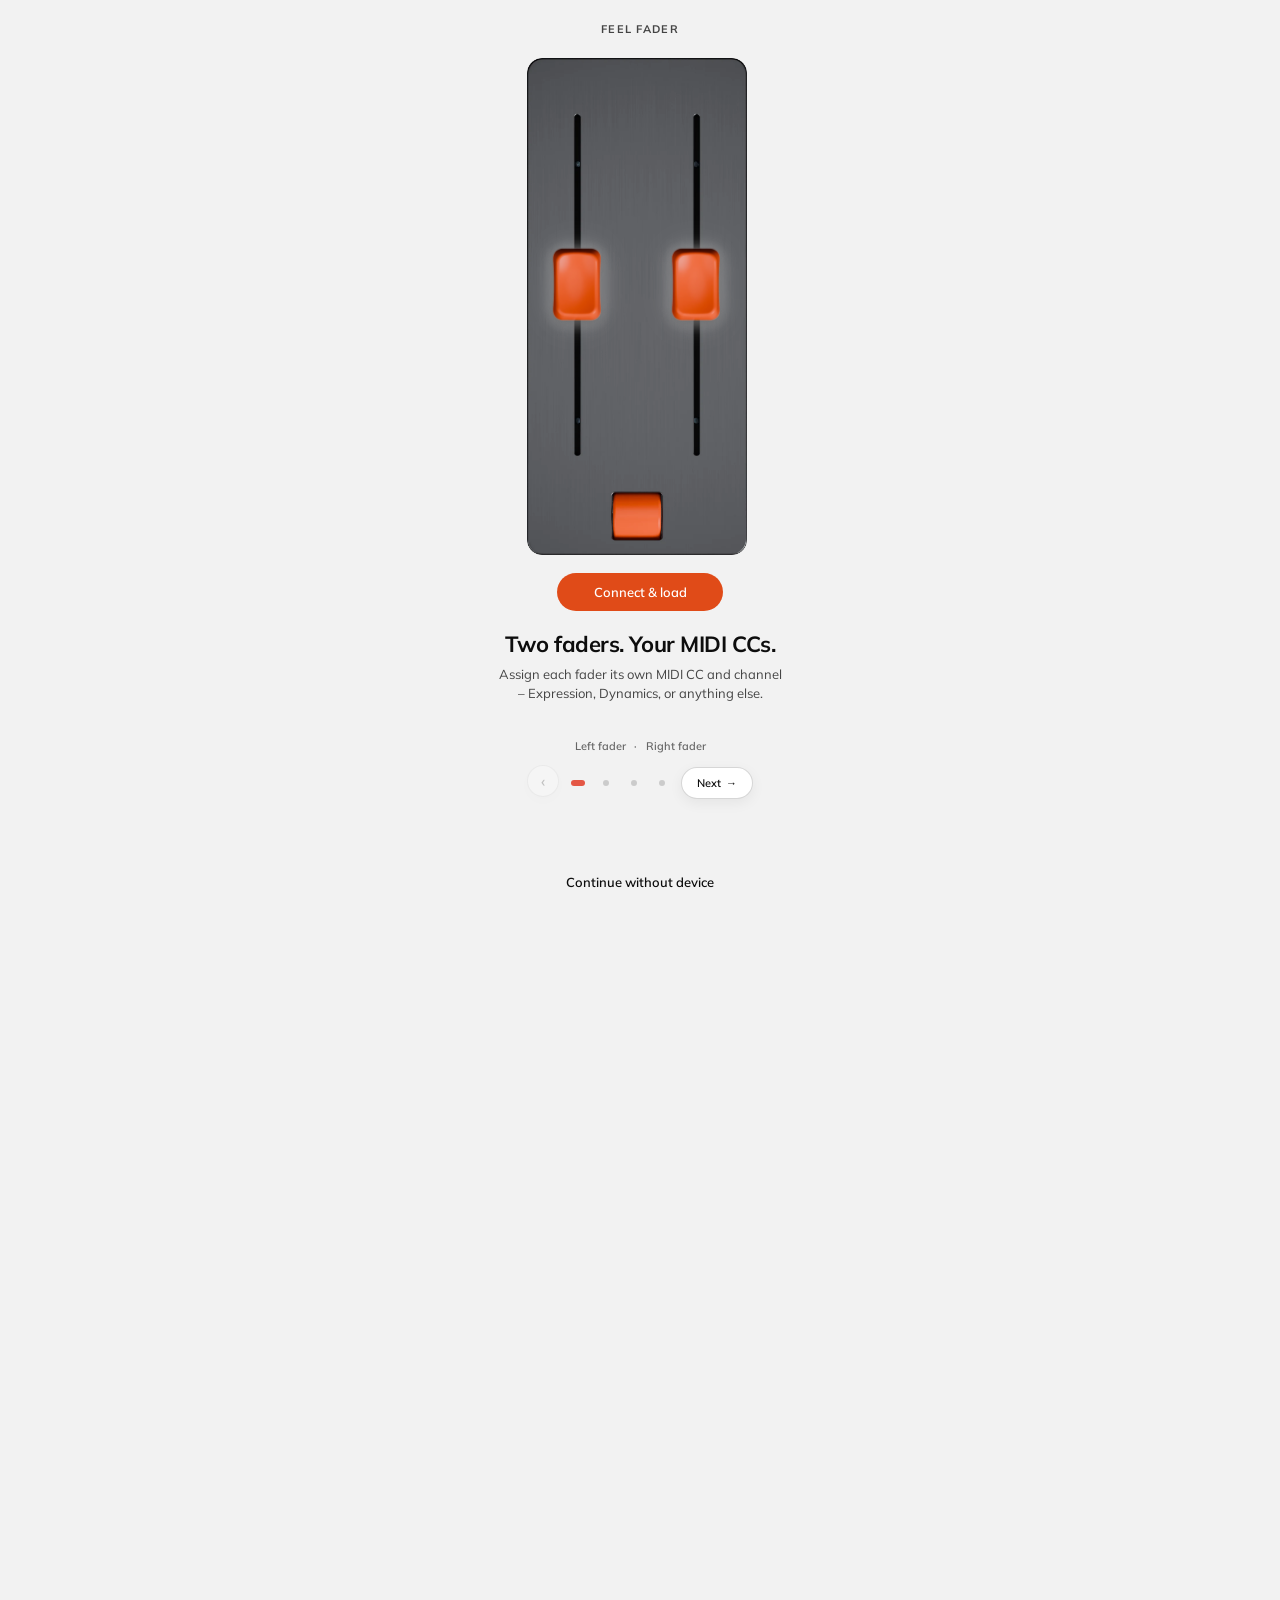
==== commit f05d7fbe: "welcome intro: live caps exactly on last sprite frame" ====
--- a/index.html
+++ b/index.html
@@ -2402,10 +2402,10 @@
       <img id="device-intro-sprite" hidden alt="" decoding="async" src="[data-uri]